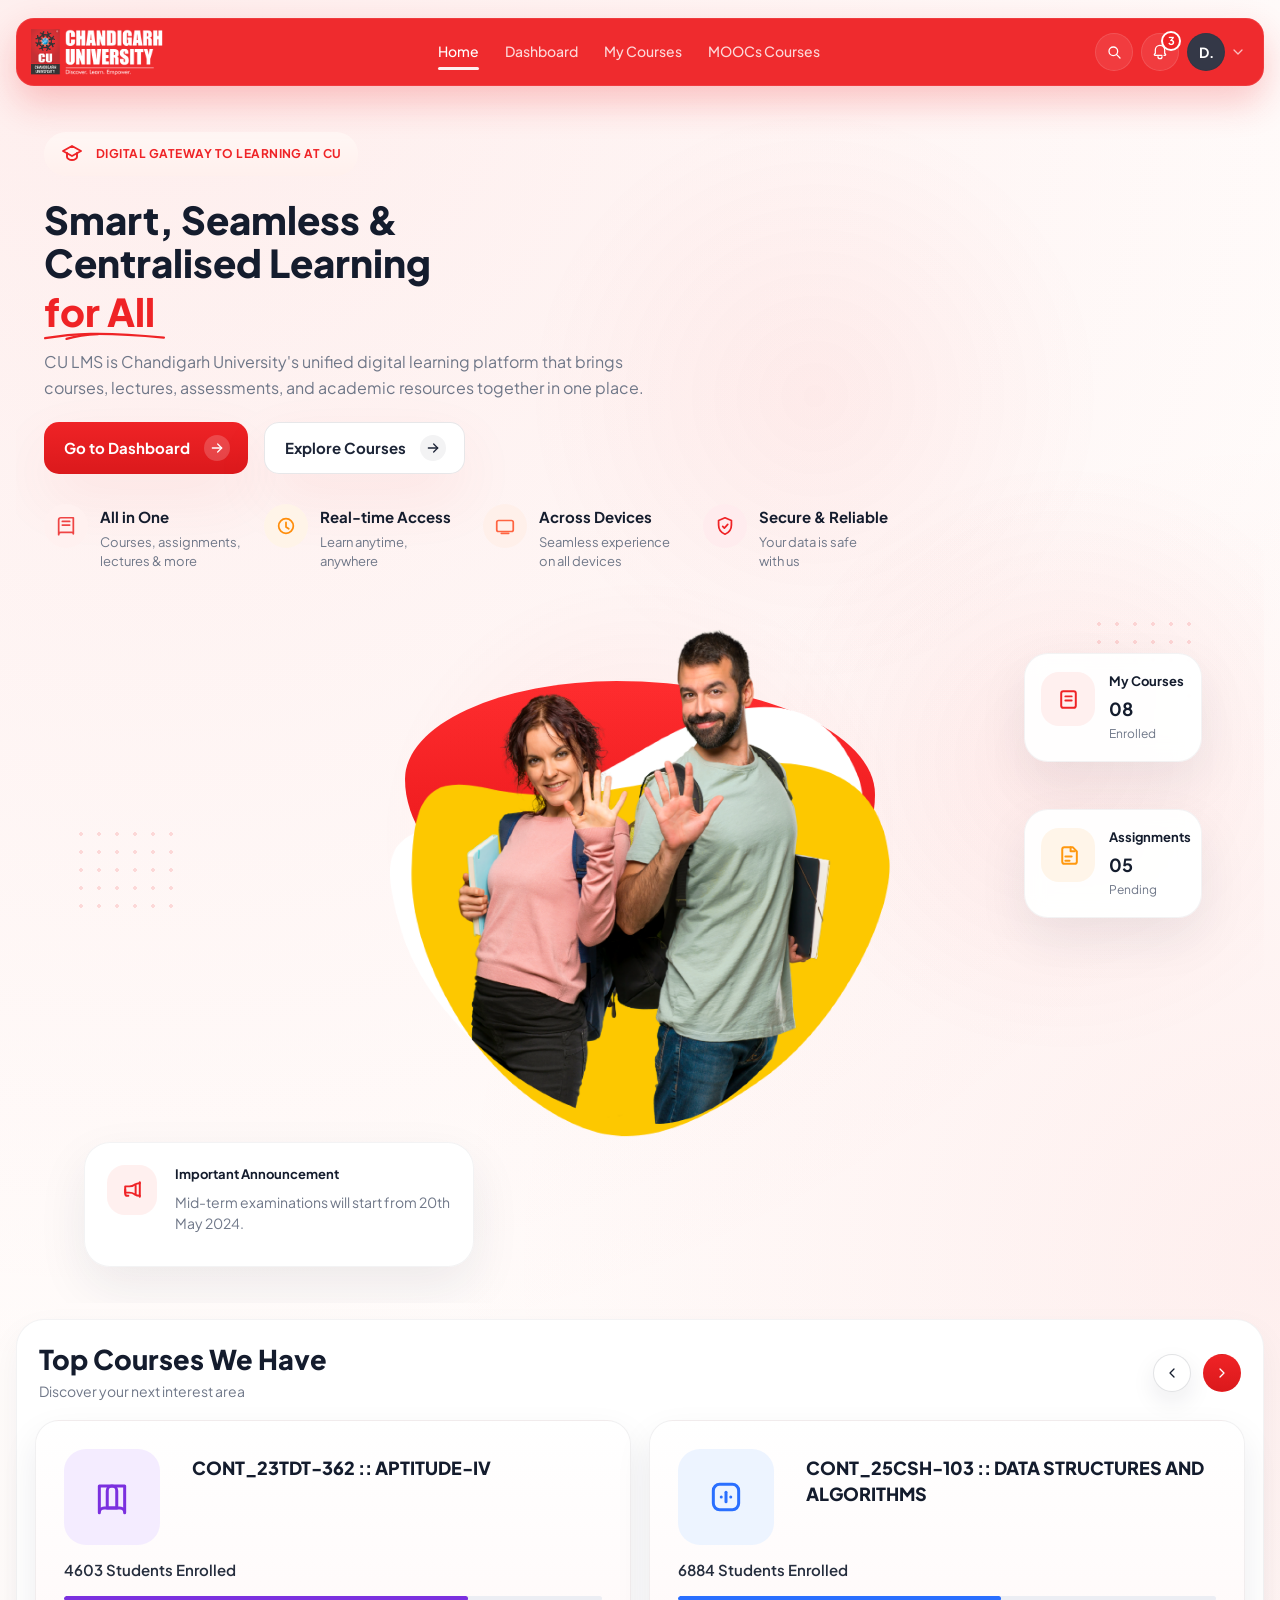
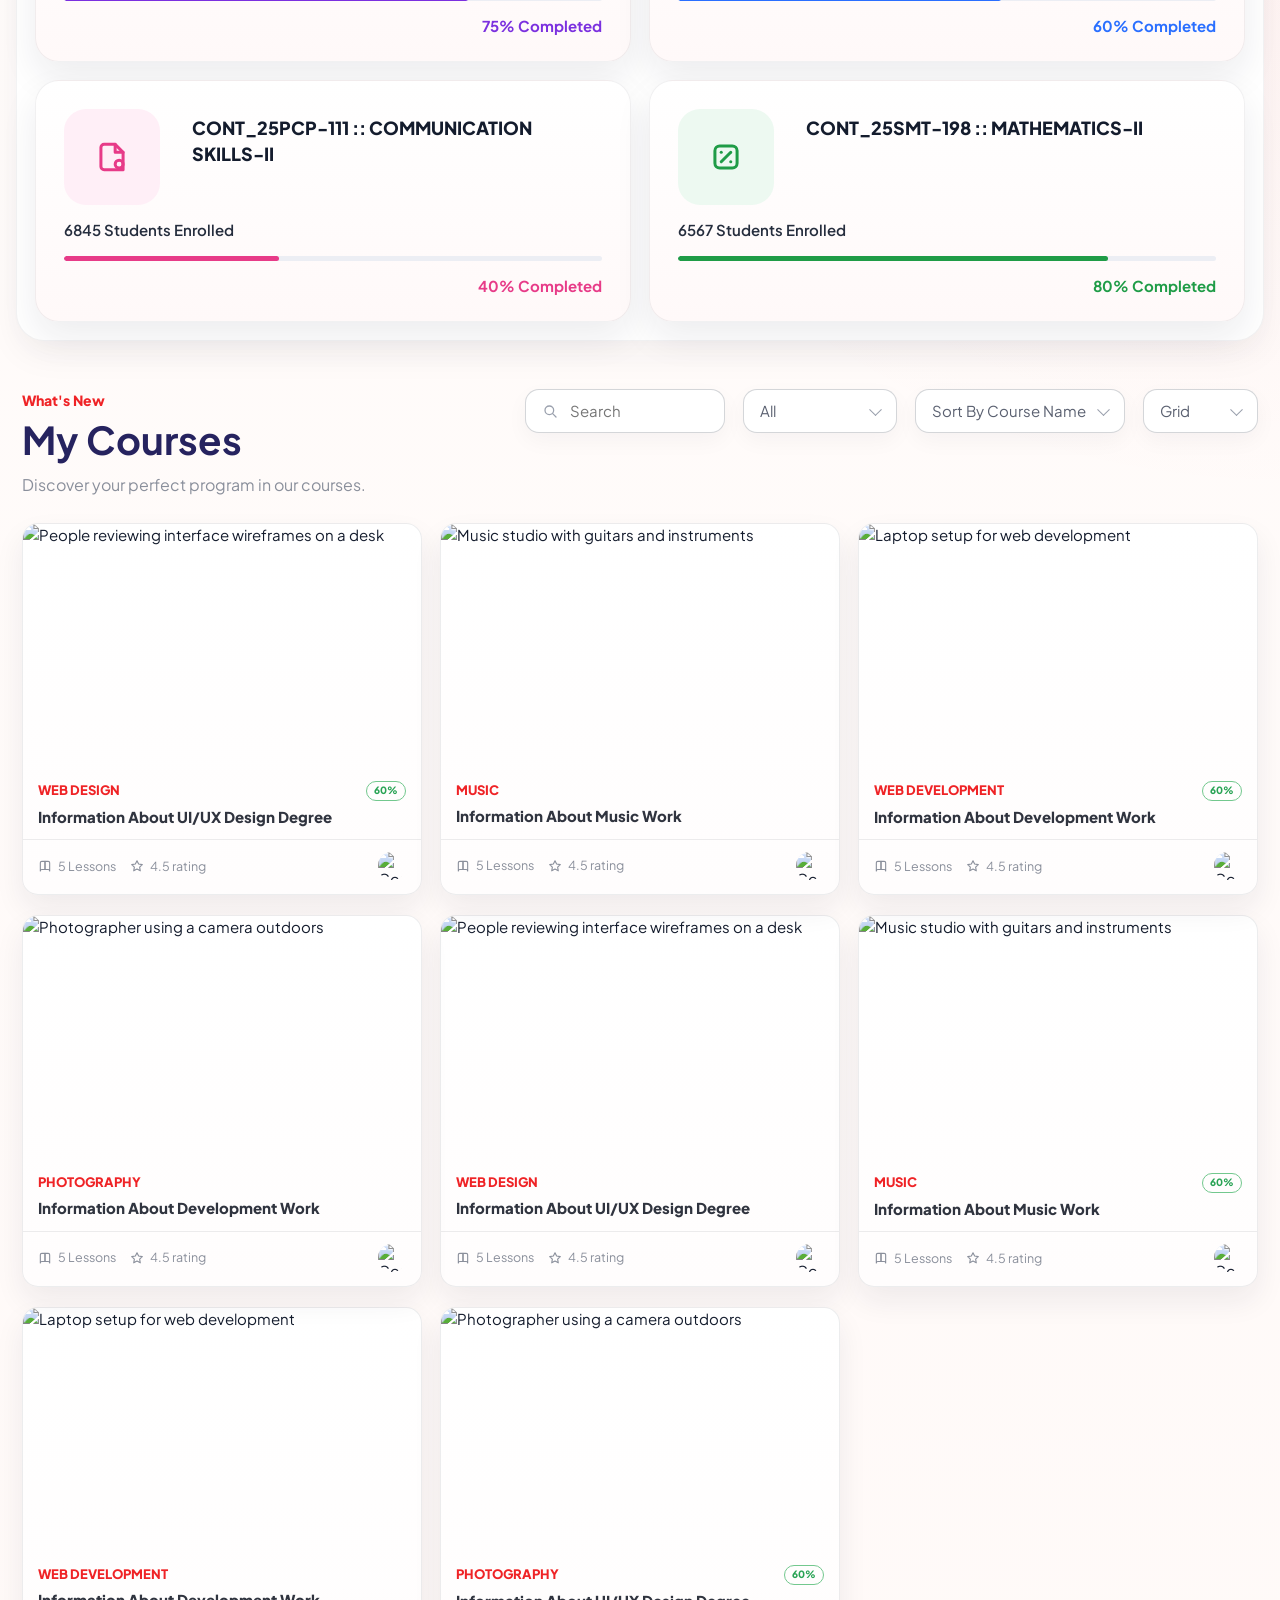
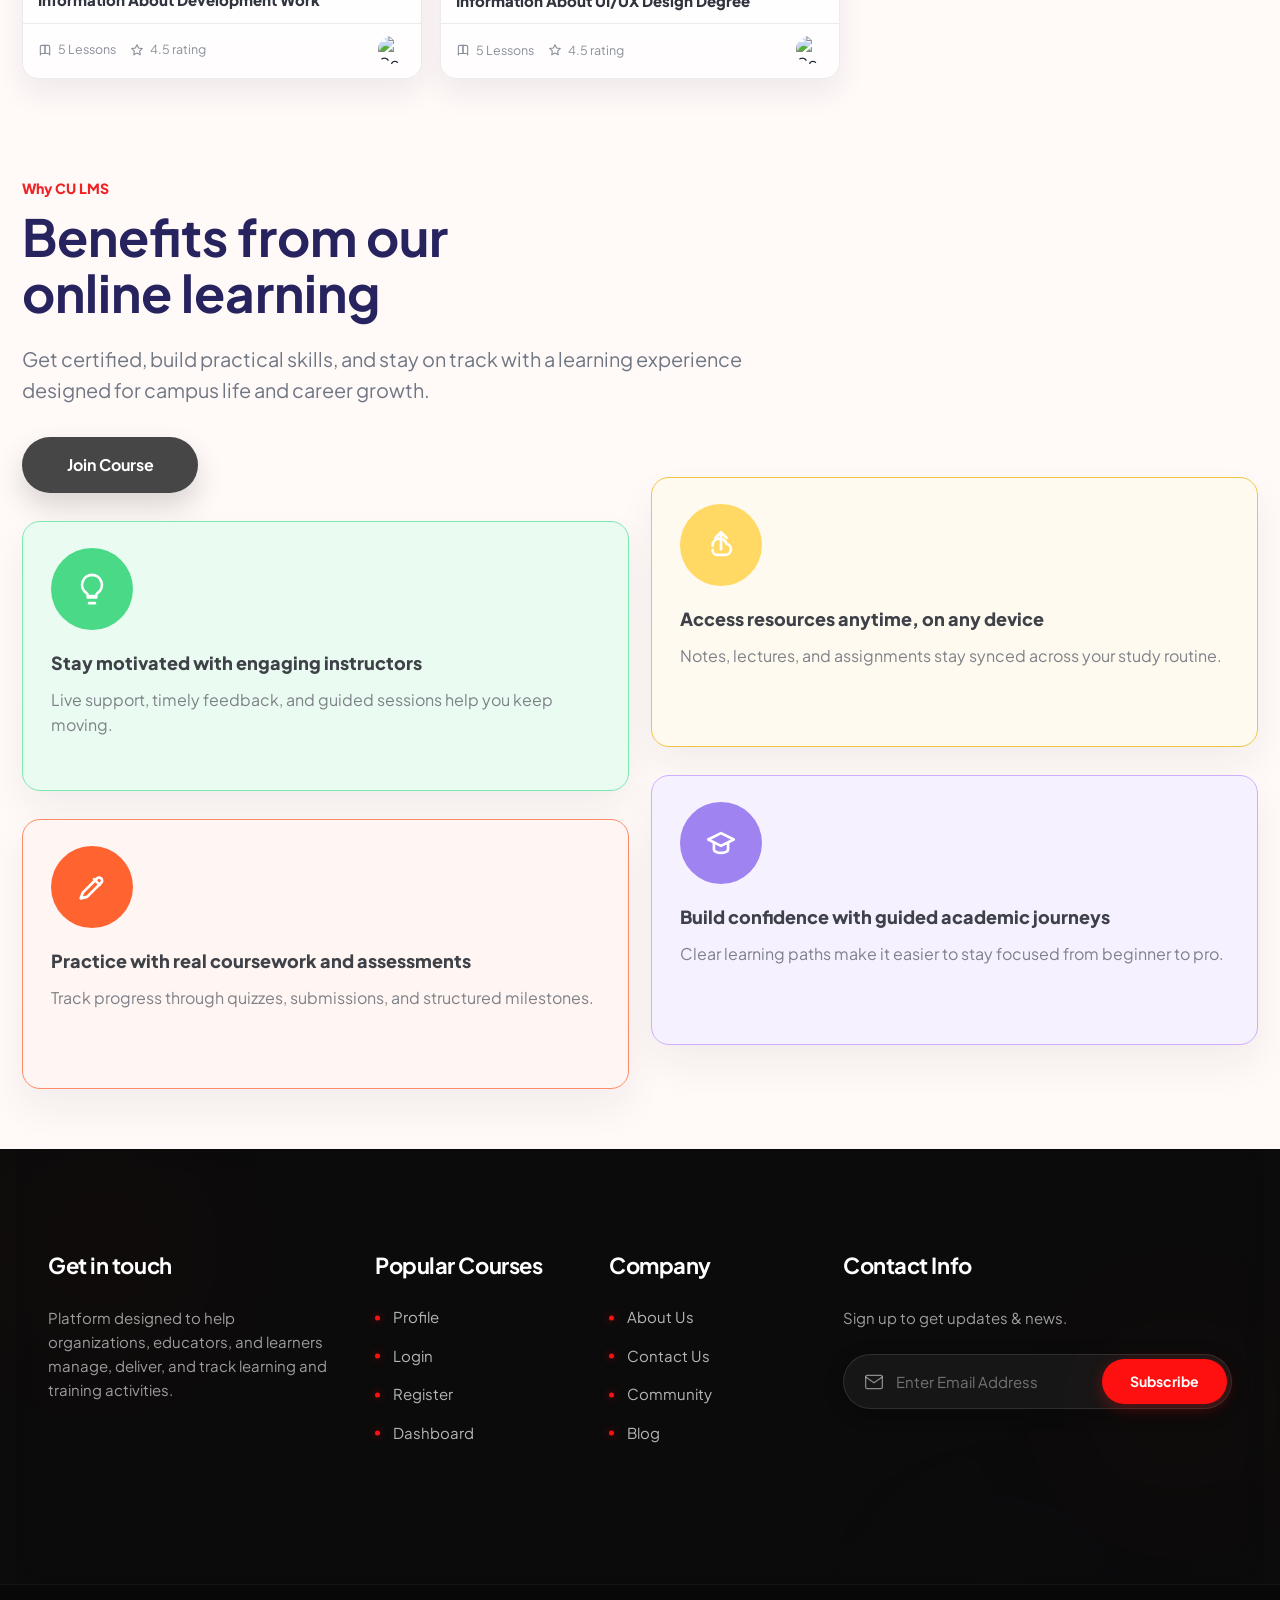
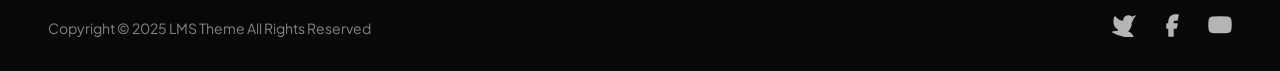
==== index.html @ caecc2e9 "update" ====
<!DOCTYPE html>
<html lang="en">
  <head>
    <meta charset="UTF-8" />
    <meta name="viewport" content="width=device-width, initial-scale=1.0" />
    <title>CU LMS Portal</title>
    <link rel="preconnect" href="https://fonts.googleapis.com" />
    <link rel="preconnect" href="https://fonts.gstatic.com" crossorigin />
    <link
      href="https://fonts.googleapis.com/css2?family=Plus+Jakarta+Sans:wght@400;500;600;700;800&amp;display=swap"
      rel="stylesheet"
    />
    <link rel="stylesheet" href="index.css" />
  </head>
  <body>
    <div class="page-shell">
      <header class="site-header shell">
        <div class="navbar">
          <a class="brand" href="#home" aria-label="Chandigarh University">
            <img class="brand__logo" src="log1.png" alt="Chandigarh University logo" />
          </a>

          <nav class="navbar__links" id="primary-navigation" aria-label="Primary">
            <a class="nav-link active" href="index.html">Home</a>
            <a class="nav-link" href="dashboard.html">Dashboard</a>
            <a class="nav-link" href="#courses">My Courses</a>
            <a class="nav-link" href="moocs.html">MOOCs Courses</a>

          </nav>

          <div class="navbar__actions">
            <button class="circle-btn" type="button" aria-label="Search">
              <svg viewBox="0 0 24 24" aria-hidden="true">
                <circle cx="11" cy="11" r="6.5"></circle>
                <path d="M16 16l5 5"></path>
              </svg>
            </button>
            <button class="circle-btn notification-btn" type="button" aria-label="Notifications">
              <svg viewBox="0 0 24 24" aria-hidden="true">
                <path d="M15 17H4.5a1 1 0 0 1-.76-1.65l1.26-1.48V9a7 7 0 1 1 14 0v4.87l1.26 1.48A1 1 0 0 1 19.5 17H18"></path>
                <path d="M9 19a3 3 0 0 0 6 0"></path>
              </svg>
              <span class="notification-badge">3</span>
            </button>
            <div class="profile-dropdown" id="profileDropdown">
              <button class="profile-btn" type="button" aria-label="Profile">
                <span>D.</span>
              </button>
              <button class="chevron-btn" type="button" aria-label="Open profile menu">
                <svg viewBox="0 0 24 24" aria-hidden="true">
                  <path d="M6 9l6 6 6-6"></path>
                </svg>
              </button>

              <div class="profile-menu">
                <a href="#" class="profile-menu-item">Accessibility</a>
                <div class="profile-menu-divider"></div>
                <a href="#" class="profile-menu-item">Profile</a>
                <a href="#" class="profile-menu-item">Grades</a>
                <a href="#" class="profile-menu-item">Calendar</a>
                <a href="#" class="profile-menu-item">Private files</a>
                <a href="#" class="profile-menu-item">Reports</a>
                <div class="profile-menu-divider"></div>
                <a href="#" class="profile-menu-item">Preferences</a>
                <div class="profile-menu-divider"></div>
                <a href="#" class="profile-menu-item">Log out</a>
              </div>
            </div>
            <button
              class="menu-btn"
              type="button"
              aria-label="Open navigation menu"
              aria-expanded="false"
              aria-controls="primary-navigation"
            >
              <span></span>
              <span></span>
              <span></span>
            </button>
          </div>
        </div>
      </header>

      <main class="shell">
        <section class="hero" id="home">
          <div class="hero__content">
            <div class="hero__eyebrow">
              <span class="hero__eyebrow-icon">
                <svg viewBox="0 0 24 24" aria-hidden="true">
                  <path d="M3 9l9-5 9 5-9 5-9-5Z"></path>
                  <path d="M7 11v4c0 1.3 2.24 3 5 3s5-1.7 5-3v-4"></path>
                </svg>
              </span>
              <span>Digital Gateway to Learning at CU</span>
            </div>

            <h1 class="hero__title">
              Smart, Seamless &amp;<br />
              Centralised Learning<br />
              <span>for All</span>
            </h1>

            <p class="hero__description">
              CU LMS is Chandigarh University's unified digital learning platform that brings
              courses, lectures, assessments, and academic resources together in one place.
            </p>

            <div class="hero__actions">
              <a class="primary-btn" href="dashboard.html">
                <span>Go to Dashboard</span>
                <span class="btn-icon">
                  <svg viewBox="0 0 24 24" aria-hidden="true">
                    <path d="M5 12h14"></path>
                    <path d="M13 6l6 6-6 6"></path>
                  </svg>
                </span>
              </a>
              <a class="secondary-btn" href="#courses">
                <span>Explore Courses</span>
                <span class="btn-icon btn-icon--light">
                  <svg viewBox="0 0 24 24" aria-hidden="true">
                    <path d="M5 12h14"></path>
                    <path d="M13 6l6 6-6 6"></path>
                  </svg>
                </span>
              </a>
            </div>

            <div class="feature-list">
              <div class="feature-item">
                <span class="feature-icon feature-icon--red">
                  <svg viewBox="0 0 24 24" aria-hidden="true">
                    <path d="M4 5.5A2.5 2.5 0 0 1 6.5 3H20v17.5A1.5 1.5 0 0 0 18.5 19H6.5A2.5 2.5 0 0 0 4 21.5z"></path>
                    <path d="M8 7h8"></path>
                    <path d="M8 11h8"></path>
                  </svg>
                </span>
                <div>
                  <strong>All in One</strong>
                  <span>Courses, assignments,<br />lectures &amp; more</span>
                </div>
              </div>

              <div class="feature-item">
                <span class="feature-icon feature-icon--amber">
                  <svg viewBox="0 0 24 24" aria-hidden="true">
                    <circle cx="12" cy="12" r="8"></circle>
                    <path d="M12 8v5l3 2"></path>
                  </svg>
                </span>
                <div>
                  <strong>Real-time Access</strong>
                  <span>Learn anytime,<br />anywhere</span>
                </div>
              </div>

              <div class="feature-item">
                <span class="feature-icon feature-icon--orange">
                  <svg viewBox="0 0 24 24" aria-hidden="true">
                    <rect x="3" y="6" width="18" height="12" rx="2"></rect>
                    <path d="M8 20h8"></path>
                  </svg>
                </span>
                <div>
                  <strong>Across Devices</strong>
                  <span>Seamless experience<br />on all devices</span>
                </div>
              </div>

              <div class="feature-item">
                <span class="feature-icon feature-icon--rose">
                  <svg viewBox="0 0 24 24" aria-hidden="true">
                    <path d="M12 3l7 3v5c0 4.97-3.05 8.47-7 10-3.95-1.53-7-5.03-7-10V6z"></path>
                    <path d="M9.5 12.5l1.8 1.8 3.7-4"></path>
                  </svg>
                </span>
                <div>
                  <strong>Secure &amp; Reliable</strong>
                  <span>Your data is safe<br />with us</span>
                </div>
              </div>
            </div>
          </div>

          <div class="hero__visual">
            <div class="hero__shape hero__shape--main"></div>
            <div class="hero__shape hero__shape--soft"></div>
            <div class="hero__dots hero__dots--left"></div>
            <div class="hero__dots hero__dots--right"></div>

            <img
              class="hero__image"
              src="Frame 414.png"
              alt="Students standing together with books and backpacks"
            />

            <article class="floating-card floating-card--top">
              <div class="floating-card__icon floating-card__icon--rose">
                <svg viewBox="0 0 24 24" aria-hidden="true">
                  <rect x="5" y="4" width="14" height="16" rx="2"></rect>
                  <path d="M9 9h6"></path>
                  <path d="M9 13h6"></path>
                </svg>
              </div>
              <div>
                <strong>My Courses</strong>
                <span class="floating-card__count">08</span>
                <small>Enrolled</small>
              </div>
            </article>

            <article class="floating-card floating-card--middle">
              <div class="floating-card__icon floating-card__icon--amber">
                <svg viewBox="0 0 24 24" aria-hidden="true">
                  <path d="M8 4h8l4 4v10a2 2 0 0 1-2 2H8a2 2 0 0 1-2-2V6a2 2 0 0 1 2-2Z"></path>
                  <path d="M14 4v4h4"></path>
                  <path d="M9 13h6"></path>
                  <path d="M9 17h4"></path>
                </svg>
              </div>
              <div>
                <strong>Assignments</strong>
                <span class="floating-card__count">05</span>
                <small>Pending</small>
              </div>
            </article>

            <article class="announcement-card">
              <div class="announcement-card__icon">
                <svg viewBox="0 0 24 24" aria-hidden="true">
                  <path d="M5 12v4a2 2 0 0 0 2 2h1"></path>
                  <path d="M15 8.5V16"></path>
                  <path d="M19 5v14"></path>
                  <path d="M19 6c-2 0-3.5.5-5 1.4C12.5 8.5 11 9 9 9H5v6h4c2 0 3.5.5 5 1.6 1.5.9 3 1.4 5 1.4"></path>
                </svg>
              </div>
              <div class="announcement-card__content">
                <strong>Important Announcement</strong>
                <p>Mid-term examinations will start from 20th May 2024.</p>

              </div>
              <span class="announcement-card__arrow" aria-hidden="true">
                <svg viewBox="0 0 24 24">
                  <path d="M9 6l6 6-6 6"></path>
                </svg>
              </span>
            </article>
          </div>
        </section>

        <section class="courses-section" id="courses">
          <div class="section-header">
            <div>
              <h2>Top Courses We Have</h2>
              <p>Discover your next interest area</p>
            </div>
            <div class="section-header__actions">
              <button class="slider-btn slider-btn--light" type="button" aria-label="Previous courses">
                <svg viewBox="0 0 24 24" aria-hidden="true">
                  <path d="M15 6l-6 6 6 6"></path>
                </svg>
              </button>
              <button class="slider-btn slider-btn--brand" type="button" aria-label="Next courses">
                <svg viewBox="0 0 24 24" aria-hidden="true">
                  <path d="M9 6l6 6-6 6"></path>
                </svg>
              </button>
            </div>
          </div>

          <div class="course-grid">
            <article class="course-card course-card--violet" tabindex="0">
              <span class="course-card__icon">
                <svg viewBox="0 0 24 24" aria-hidden="true">
                  <path d="M4 5h8a3 3 0 0 1 3 3v11H7a3 3 0 0 0-3 3z"></path>
                  <path d="M20 5h-8a3 3 0 0 0-3 3v11h8a3 3 0 0 1 3 3z"></path>
                </svg>
              </span>
              <h3>CONT_23TDT-362 :: APTITUDE-IV</h3>
              <p>4603 Students Enrolled</p>
              <div class="progress">
                <div class="progress__track">
                  <span style="width: 75%"></span>
                </div>
                <strong>75% Completed</strong>
              </div>
            </article>

            <article class="course-card course-card--blue" tabindex="0">
              <span class="course-card__icon">
                <svg viewBox="0 0 24 24" aria-hidden="true">
                  <rect x="4" y="4" width="16" height="16" rx="4"></rect>
                  <path d="M9 12h.01"></path>
                  <path d="M15 12h.01"></path>
                  <path d="M12 9v6"></path>
                </svg>
              </span>
              <h3>CONT_25CSH-103 :: DATA STRUCTURES AND ALGORITHMS</h3>
              <p>6884 Students Enrolled</p>
              <div class="progress">
                <div class="progress__track">
                  <span style="width: 60%"></span>
                </div>
                <strong>60% Completed</strong>
              </div>
            </article>

            <article class="course-card course-card--pink" tabindex="0">
              <span class="course-card__icon">
                <svg viewBox="0 0 24 24" aria-hidden="true">
                  <path d="M7 4h7l5 5v11H7a2 2 0 0 1-2-2V6a2 2 0 0 1 2-2Z"></path>
                  <path d="M14 4v5h5"></path>
                  <circle cx="16.5" cy="16.5" r="2.5"></circle>
                </svg>
              </span>
              <h3>CONT_25PCP-111 :: COMMUNICATION SKILLS-II</h3>
              <p>6845 Students Enrolled</p>
              <div class="progress">
                <div class="progress__track">
                  <span style="width: 40%"></span>
                </div>
                <strong>40% Completed</strong>
              </div>
            </article>

            <article class="course-card course-card--green" tabindex="0">
              <span class="course-card__icon">
                <svg viewBox="0 0 24 24" aria-hidden="true">
                  <rect x="5" y="5" width="14" height="14" rx="3"></rect>
                  <path d="M9 15l6-6"></path>
                  <path d="M9 9h.01"></path>
                  <path d="M15 15h.01"></path>
                </svg>
              </span>
              <h3>CONT_25SMT-198 :: MATHEMATICS-II</h3>
              <p>6567 Students Enrolled</p>
              <div class="progress">
                <div class="progress__track">
                  <span style="width: 80%"></span>
                </div>
                <strong>80% Completed</strong>
              </div>
            </article>
          </div>
        </section>

        <section class="discover-section" aria-labelledby="discover-courses-title">
          <div class="discover-header">
            <div class="discover-header__copy">
              <span class="discover-header__eyebrow">What's New</span>
              <h2 id="discover-courses-title">My Courses</h2>
              <p>Discover your perfect program in our courses.</p>
            </div>

            <div class="discover-toolbar" aria-label="Course filters">
              <label class="toolbar-field toolbar-field--search" aria-label="Search courses">
                <svg viewBox="0 0 24 24" aria-hidden="true">
                  <circle cx="11" cy="11" r="6.5"></circle>
                  <path d="M16 16l5 5"></path>
                </svg>
                <input type="search" placeholder="Search" />
              </label>

              <label class="toolbar-field toolbar-field--select" aria-label="Category filter">
                <select>
                  <option>All</option>
                  <option>Web Design</option>
                  <option>Music</option>
                  <option>Development</option>
                  <option>Photography</option>
                </select>
              </label>

              <label class="toolbar-field toolbar-field--select toolbar-field--wide" aria-label="Sort courses">
                <select>
                  <option>Sort By Course Name</option>
                  <option>Sort By Popularity</option>
                  <option>Sort By Latest</option>
                </select>
              </label>

              <label class="toolbar-field toolbar-field--select" aria-label="Layout view">
                <select>
                  <option>Grid</option>
                  <option>List</option>
                </select>
              </label>
            </div>
          </div>

          <div class="discover-grid">
            <article class="discover-card animate-fade-up" tabindex="0">
              <img
                class="discover-card__image"
                src="https://images.unsplash.com/photo-1516321318423-f06f85e504b3?auto=format&fit=crop&w=900&q=80"
                alt="People reviewing interface wireframes on a desk"
              />
              <div class="discover-card__body">
                <div class="discover-card__meta">
                  <span>Web Design</span>
                  <span class="discover-card__badge">60%</span>
                </div>
                <h3>Information About UI/UX Design Degree</h3>
              </div>
              <div class="discover-card__footer">
                <div class="discover-card__stats">
                  <span>
                    <svg viewBox="0 0 24 24" aria-hidden="true">
                      <path d="M4 6.5A2.5 2.5 0 0 1 6.5 4H12v14H6.5A2.5 2.5 0 0 0 4 20.5z"></path>
                      <path d="M20 6.5A2.5 2.5 0 0 0 17.5 4H12v14h5.5a2.5 2.5 0 0 1 2.5 2.5z"></path>
                    </svg>
                    5 Lessons
                  </span>
                  <span>
                    <svg viewBox="0 0 24 24" aria-hidden="true">
                      <path d="m12 3 2.8 5.68 6.27.91-4.54 4.43 1.07 6.25L12 17.27 6.4 20.27l1.07-6.25L2.93 9.6l6.27-.91Z"></path>
                    </svg>
                    4.5 rating
                  </span>
                </div>
                <img
                  class="discover-card__avatar"
                  src="https://images.unsplash.com/photo-1494790108377-be9c29b29330?auto=format&fit=crop&w=120&q=80"
                  alt="Course mentor"
                />
              </div>
            </article>

            <article class="discover-card animate-fade-up" style="--delay: 1" tabindex="0">
              <img
                class="discover-card__image"
                src="https://images.unsplash.com/photo-1511379938547-c1f69419868d?auto=format&fit=crop&w=900&q=80"
                alt="Music studio with guitars and instruments"
              />
              <div class="discover-card__body">
                <div class="discover-card__meta">
                  <span>Music</span>
                </div>
                <h3>Information About Music Work</h3>
              </div>
              <div class="discover-card__footer">
                <div class="discover-card__stats">
                  <span>
                    <svg viewBox="0 0 24 24" aria-hidden="true">
                      <path d="M4 6.5A2.5 2.5 0 0 1 6.5 4H12v14H6.5A2.5 2.5 0 0 0 4 20.5z"></path>
                      <path d="M20 6.5A2.5 2.5 0 0 0 17.5 4H12v14h5.5a2.5 2.5 0 0 1 2.5 2.5z"></path>
                    </svg>
                    5 Lessons
                  </span>
                  <span>
                    <svg viewBox="0 0 24 24" aria-hidden="true">
                      <path d="m12 3 2.8 5.68 6.27.91-4.54 4.43 1.07 6.25L12 17.27 6.4 20.27l1.07-6.25L2.93 9.6l6.27-.91Z"></path>
                    </svg>
                    4.5 rating
                  </span>
                </div>
                <img
                  class="discover-card__avatar"
                  src="https://images.unsplash.com/photo-1500648767791-00dcc994a43e?auto=format&fit=crop&w=120&q=80"
                  alt="Course mentor"
                />
              </div>
            </article>

            <article class="discover-card animate-fade-up" style="--delay: 2" tabindex="0">
              <img
                class="discover-card__image"
                src="https://images.unsplash.com/photo-1498050108023-c5249f4df085?auto=format&fit=crop&w=900&q=80"
                alt="Laptop setup for web development"
              />
              <div class="discover-card__body">
                <div class="discover-card__meta">
                  <span>Web Development</span>
                  <span class="discover-card__badge">60%</span>
                </div>
                <h3>Information About Development Work</h3>
              </div>
              <div class="discover-card__footer">
                <div class="discover-card__stats">
                  <span>
                    <svg viewBox="0 0 24 24" aria-hidden="true">
                      <path d="M4 6.5A2.5 2.5 0 0 1 6.5 4H12v14H6.5A2.5 2.5 0 0 0 4 20.5z"></path>
                      <path d="M20 6.5A2.5 2.5 0 0 0 17.5 4H12v14h5.5a2.5 2.5 0 0 1 2.5 2.5z"></path>
                    </svg>
                    5 Lessons
                  </span>
                  <span>
                    <svg viewBox="0 0 24 24" aria-hidden="true">
                      <path d="m12 3 2.8 5.68 6.27.91-4.54 4.43 1.07 6.25L12 17.27 6.4 20.27l1.07-6.25L2.93 9.6l6.27-.91Z"></path>
                    </svg>
                    4.5 rating
                  </span>
                </div>
                <img
                  class="discover-card__avatar"
                  src="https://images.unsplash.com/photo-1438761681033-6461ffad8d80?auto=format&fit=crop&w=120&q=80"
                  alt="Course mentor"
                />
              </div>
            </article>

            <article class="discover-card animate-fade-up" style="--delay: 3" tabindex="0">
              <img
                class="discover-card__image"
                src="https://images.unsplash.com/photo-1516035069371-29a1b244cc32?auto=format&fit=crop&w=900&q=80"
                alt="Photographer using a camera outdoors"
              />
              <div class="discover-card__body">
                <div class="discover-card__meta">
                  <span>Photography</span>
                </div>
                <h3>Information About Development Work</h3>
              </div>
              <div class="discover-card__footer">
                <div class="discover-card__stats">
                  <span>
                    <svg viewBox="0 0 24 24" aria-hidden="true">
                      <path d="M4 6.5A2.5 2.5 0 0 1 6.5 4H12v14H6.5A2.5 2.5 0 0 0 4 20.5z"></path>
                      <path d="M20 6.5A2.5 2.5 0 0 0 17.5 4H12v14h5.5a2.5 2.5 0 0 1 2.5 2.5z"></path>
                    </svg>
                    5 Lessons
                  </span>
                  <span>
                    <svg viewBox="0 0 24 24" aria-hidden="true">
                      <path d="m12 3 2.8 5.68 6.27.91-4.54 4.43 1.07 6.25L12 17.27 6.4 20.27l1.07-6.25L2.93 9.6l6.27-.91Z"></path>
                    </svg>
                    4.5 rating
                  </span>
                </div>
                <img
                  class="discover-card__avatar"
                  src="https://images.unsplash.com/photo-1506794778202-cad84cf45f1d?auto=format&fit=crop&w=120&q=80"
                  alt="Course mentor"
                />
              </div>
            </article>

            <article class="discover-card" tabindex="0">
              <img
                class="discover-card__image"
                src="https://images.unsplash.com/photo-1516321318423-f06f85e504b3?auto=format&fit=crop&w=900&q=80"
                alt="People reviewing interface wireframes on a desk"
              />
              <div class="discover-card__body">
                <div class="discover-card__meta">
                  <span>Web Design</span>
                </div>
                <h3>Information About UI/UX Design Degree</h3>
              </div>
              <div class="discover-card__footer">
                <div class="discover-card__stats">
                  <span>
                    <svg viewBox="0 0 24 24" aria-hidden="true">
                      <path d="M4 6.5A2.5 2.5 0 0 1 6.5 4H12v14H6.5A2.5 2.5 0 0 0 4 20.5z"></path>
                      <path d="M20 6.5A2.5 2.5 0 0 0 17.5 4H12v14h5.5a2.5 2.5 0 0 1 2.5 2.5z"></path>
                    </svg>
                    5 Lessons
                  </span>
                  <span>
                    <svg viewBox="0 0 24 24" aria-hidden="true">
                      <path d="m12 3 2.8 5.68 6.27.91-4.54 4.43 1.07 6.25L12 17.27 6.4 20.27l1.07-6.25L2.93 9.6l6.27-.91Z"></path>
                    </svg>
                    4.5 rating
                  </span>
                </div>
                <img
                  class="discover-card__avatar"
                  src="https://images.unsplash.com/photo-1544005313-94ddf0286df2?auto=format&fit=crop&w=120&q=80"
                  alt="Course mentor"
                />
              </div>
            </article>

            <article class="discover-card" tabindex="0">
              <img
                class="discover-card__image"
                src="https://images.unsplash.com/photo-1511379938547-c1f69419868d?auto=format&fit=crop&w=900&q=80"
                alt="Music studio with guitars and instruments"
              />
              <div class="discover-card__body">
                <div class="discover-card__meta">
                  <span>Music</span>
                  <span class="discover-card__badge">60%</span>
                </div>
                <h3>Information About Music Work</h3>
              </div>
              <div class="discover-card__footer">
                <div class="discover-card__stats">
                  <span>
                    <svg viewBox="0 0 24 24" aria-hidden="true">
                      <path d="M4 6.5A2.5 2.5 0 0 1 6.5 4H12v14H6.5A2.5 2.5 0 0 0 4 20.5z"></path>
                      <path d="M20 6.5A2.5 2.5 0 0 0 17.5 4H12v14h5.5a2.5 2.5 0 0 1 2.5 2.5z"></path>
                    </svg>
                    5 Lessons
                  </span>
                  <span>
                    <svg viewBox="0 0 24 24" aria-hidden="true">
                      <path d="m12 3 2.8 5.68 6.27.91-4.54 4.43 1.07 6.25L12 17.27 6.4 20.27l1.07-6.25L2.93 9.6l6.27-.91Z"></path>
                    </svg>
                    4.5 rating
                  </span>
                </div>
                <img
                  class="discover-card__avatar"
                  src="https://images.unsplash.com/photo-1500648767791-00dcc994a43e?auto=format&fit=crop&w=120&q=80"
                  alt="Course mentor"
                />
              </div>
            </article>

            <article class="discover-card" tabindex="0">
              <img
                class="discover-card__image"
                src="https://images.unsplash.com/photo-1498050108023-c5249f4df085?auto=format&fit=crop&w=900&q=80"
                alt="Laptop setup for web development"
              />
              <div class="discover-card__body">
                <div class="discover-card__meta">
                  <span>Web Development</span>
                </div>
                <h3>Information About Development Work</h3>
              </div>
              <div class="discover-card__footer">
                <div class="discover-card__stats">
                  <span>
                    <svg viewBox="0 0 24 24" aria-hidden="true">
                      <path d="M4 6.5A2.5 2.5 0 0 1 6.5 4H12v14H6.5A2.5 2.5 0 0 0 4 20.5z"></path>
                      <path d="M20 6.5A2.5 2.5 0 0 0 17.5 4H12v14h5.5a2.5 2.5 0 0 1 2.5 2.5z"></path>
                    </svg>
                    5 Lessons
                  </span>
                  <span>
                    <svg viewBox="0 0 24 24" aria-hidden="true">
                      <path d="m12 3 2.8 5.68 6.27.91-4.54 4.43 1.07 6.25L12 17.27 6.4 20.27l1.07-6.25L2.93 9.6l6.27-.91Z"></path>
                    </svg>
                    4.5 rating
                  </span>
                </div>
                <img
                  class="discover-card__avatar"
                  src="https://images.unsplash.com/photo-1438761681033-6461ffad8d80?auto=format&fit=crop&w=120&q=80"
                  alt="Course mentor"
                />
              </div>
            </article>

            <article class="discover-card" tabindex="0">
              <img
                class="discover-card__image"
                src="https://images.unsplash.com/photo-1516035069371-29a1b244cc32?auto=format&fit=crop&w=900&q=80"
                alt="Photographer using a camera outdoors"
              />
              <div class="discover-card__body">
                <div class="discover-card__meta">
                  <span>Photography</span>
                  <span class="discover-card__badge">60%</span>
                </div>
                <h3>Information About UI/UX Design Degree</h3>
              </div>
              <div class="discover-card__footer">
                <div class="discover-card__stats">
                  <span>
                    <svg viewBox="0 0 24 24" aria-hidden="true">
                      <path d="M4 6.5A2.5 2.5 0 0 1 6.5 4H12v14H6.5A2.5 2.5 0 0 0 4 20.5z"></path>
                      <path d="M20 6.5A2.5 2.5 0 0 0 17.5 4H12v14h5.5a2.5 2.5 0 0 1 2.5 2.5z"></path>
                    </svg>
                    5 Lessons
                  </span>
                  <span>
                    <svg viewBox="0 0 24 24" aria-hidden="true">
                      <path d="m12 3 2.8 5.68 6.27.91-4.54 4.43 1.07 6.25L12 17.27 6.4 20.27l1.07-6.25L2.93 9.6l6.27-.91Z"></path>
                    </svg>
                    4.5 rating
                  </span>
                </div>
                <img
                  class="discover-card__avatar"
                  src="https://images.unsplash.com/photo-1542204625-de293a2f8ff5?auto=format&fit=crop&w=120&q=80"
                  alt="Course mentor"
                />
              </div>
            </article>
          </div>
        </section>

        <section class="benefits-section" aria-labelledby="benefits-title">
          <div class="benefits-copy">
            <span class="benefits-eyebrow">Why CU LMS</span>
            <h2 id="benefits-title">Benefits from our online learning</h2>
            <p>
              Get certified, build practical skills, and stay on track with a learning
              experience designed for campus life and career growth.
            </p>

            <div class="benefits-actions">
              <a class="benefits-btn benefits-btn--dark" href="#courses">Join Course</a>

            </div>
          </div>

          <div class="benefits-grid">
            <article class="benefit-card benefit-card--mint">
              <span class="benefit-card__icon">
                <svg viewBox="0 0 24 24" aria-hidden="true">
                  <path d="M9 18h6"></path>
                  <path d="M10 22h4"></path>
                  <path d="M12 2a7 7 0 0 0-4 12.74C8.63 15.2 9 16.08 9 17h6c0-.92.37-1.8 1-2.26A7 7 0 0 0 12 2Z"></path>
                </svg>
              </span>
              <h3>Stay motivated with engaging instructors</h3>
              <p>Live support, timely feedback, and guided sessions help you keep moving.</p>
            </article>

            <article class="benefit-card benefit-card--sand">
              <span class="benefit-card__icon">
                <svg viewBox="0 0 24 24" aria-hidden="true">
                  <path d="M12 3v12"></path>
                  <path d="m8 7 4-4 4 4"></path>
                  <path d="M6 15.5A3.5 3.5 0 0 0 9.5 19H15a4 4 0 0 0 .8-7.92A5 5 0 0 0 6 12.5"></path>
                </svg>
              </span>
              <h3>Access resources anytime, on any device</h3>
              <p>Notes, lectures, and assignments stay synced across your study routine.</p>
            </article>

            <article class="benefit-card benefit-card--peach">
              <span class="benefit-card__icon">
                <svg viewBox="0 0 24 24" aria-hidden="true">
                  <path d="m4 20 4.5-1 10-10a2.12 2.12 0 1 0-3-3l-10 10L4 20Z"></path>
                  <path d="m13.5 6.5 4 4"></path>
                </svg>
              </span>
              <h3>Practice with real coursework and assessments</h3>
              <p>Track progress through quizzes, submissions, and structured milestones.</p>
            </article>

            <article class="benefit-card benefit-card--lavender">
              <span class="benefit-card__icon">
                <svg viewBox="0 0 24 24" aria-hidden="true">
                  <path d="M3 9.5 12 5l9 4.5-9 4.5-9-4.5Z"></path>
                  <path d="M7 12v4.5c0 1.3 2.24 2.5 5 2.5s5-1.2 5-2.5V12"></path>
                </svg>
              </span>
              <h3>Build confidence with guided academic journeys</h3>
              <p>Clear learning paths make it easier to stay focused from beginner to pro.</p>
            </article>
          </div>
        </section>

        <section class="page-anchor" id="dashboard" aria-hidden="true"></section>
        <section class="page-anchor" id="moocs" aria-hidden="true"></section>

      </main>
    </div>

    <footer class="site-footer">
      <div class="footer-bg-blobs">
        <div class="blob blob-1"></div>
        <div class="blob blob-2"></div>
        <div class="blob blob-3"></div>
      </div>
      <div class="footer-content shell">
        <div class="footer-grid">
          <div class="footer-column animate-fade-up">
            <h3 class="footer-title">Get in touch</h3>
            <p class="footer-description">Platform designed to help organizations, educators, and learners manage, deliver, and track learning and training activities.</p>
          </div>

          <div class="footer-column animate-fade-up" style="--delay: 1">
            <h3 class="footer-title">Popular Courses</h3>
            <ul class="footer-links">
              <li><a href="#">Profile</a></li>
              <li><a href="#">Login</a></li>
              <li><a href="#">Register</a></li>
              <li><a href="#">Dashboard</a></li>
            </ul>
          </div>

          <div class="footer-column animate-fade-up" style="--delay: 2">
            <h3 class="footer-title">Company</h3>
            <ul class="footer-links">
              <li><a href="#">About Us</a></li>
              <li><a href="#">Contact Us</a></li>
              <li><a href="#">Community</a></li>
              <li><a href="#">Blog</a></li>
            </ul>
          </div>

          <div class="footer-column animate-fade-up" style="--delay: 3">
            <h3 class="footer-title">Contact Info</h3>
            <p class="footer-description">Sign up to get updates & news.</p>
            <form class="newsletter-form">
              <div class="newsletter-input-wrapper">
                <svg class="newsletter-icon" viewBox="0 0 24 24" aria-hidden="true">
                  <path d="M4 4h16c1.1 0 2 .9 2 2v12c0 1.1-.9 2-2 2H4c-1.1 0-2-.9-2-2V6c0-1.1.9-2 2-2z"></path>
                  <polyline points="22,6 12,13 2,6"></polyline>
                </svg>
                <input type="email" placeholder="Enter Email Address" class="newsletter-input" required />
                <button type="submit" class="newsletter-btn">Subscribe</button>
              </div>
            </form>
          </div>
        </div>
      </div>

      <div class="footer-bottom">
        <div class="footer-bottom-content shell">
          <p class="footer-copyright">Copyright © 2025 LMS Theme All Rights Reserved</p>
          <div class="social-links">
            <a href="#" aria-label="Twitter" class="social-link">
              <svg viewBox="0 0 24 24" aria-hidden="true">
                <path d="M23 3a10.9 10.9 0 0 1-3.14 1.53 4.48 4.48 0 0 0-7.86 3v1A10.66 10.66 0 0 1 3 4s-4 9 5 13a11.64 11.64 0 0 1-7 2s9 5 20 5a9.5 9.5 0 0 0-9-5.5c4.75 2.25 7-7 7-7"></path>
              </svg>
            </a>
            <a href="#" aria-label="Facebook" class="social-link">
              <svg viewBox="0 0 24 24" aria-hidden="true">
                <path d="M18 2h-3a6 6 0 0 0-6 6v3H7v4h2v8h4v-8h3l1-4h-4V8a1 1 0 0 1 1-1h3z"></path>
              </svg>
            </a>
            <a href="#" aria-label="YouTube" class="social-link">
              <svg viewBox="0 0 24 24" aria-hidden="true">
                <path d="M22.54 6.42a2.78 2.78 0 0 0-1.94-2C18.88 4 12 4 12 4s-6.88 0-8.6.46a2.78 2.78 0 0 0-1.94 2A29 29 0 0 0 1 11.75a29 29 0 0 0 .46 5.33A2.78 2.78 0 0 0 3.4 19c1.72.46 8.6.46 8.6.46s6.88 0 8.6-.46a2.78 2.78 0 0 0 1.94-2 29 29 0 0 0 .46-5.25 29 29 0 0 0-.46-5.33z"></path>
                <polygon points="9.75 15.02 15.5 11.75 9.75 8.48 9.75 15.02"></polygon>
              </svg>
            </a>
          </div>
        </div>
      </div>
    </footer>

    <script src="index.js"></script>
  </body>
</html>
---- index.css ----
:root {
  --bg: #fffaf8;
  --surface: #ffffff;
  --text: #141c2d;
  --muted: #6f7788;
  --line: rgba(20, 28, 45, 0.08);
  --brand: #ef2326;
  --brand-dark: #db191c;
  --brand-soft: rgba(239, 35, 38, 0.09);
  --shadow-soft: 0 24px 60px rgba(227, 69, 66, 0.08);
  --shadow-card: 0 20px 50px rgba(30, 35, 62, 0.08);
  --shell: 1680px;
  --font-body: 15px;
  --font-body-lg: 16px;
  --font-hero: clamp(2.3rem, 3vw, 3.2rem);
  --font-section: clamp(1.7rem, 2vw, 2.15rem);
}

* {
  box-sizing: border-box;
}

html {
  scroll-behavior: smooth;
}

body {
  margin: 0;
  min-width: 320px;
  font-family: "Plus Jakarta Sans", "Segoe UI", sans-serif;
  font-size: var(--font-body);
  line-height: 1.5;
  color: var(--text);
  background:
    radial-gradient(circle at 12% 0%, rgba(239, 35, 38, 0.07), transparent 28%),
    radial-gradient(circle at 100% 26%, rgba(239, 35, 38, 0.06), transparent 22%),
    linear-gradient(180deg, #fffdfc 0%, #fff8f6 100%);
  display: flex;
  flex-direction: column;
  overflow-x: hidden;
}

img {
  display: block;
  max-width: 100%;
}

a {
  color: inherit;
  text-decoration: none;
}

button {
  padding: 0;
  border: 0;
  font: inherit;
  color: inherit;
  background: transparent;
}

svg {
  width: 100%;
  height: 100%;
  fill: none;
  stroke: currentColor;
  stroke-width: 1.9;
  stroke-linecap: round;
  stroke-linejoin: round;
}

.shell {
  width: min(calc(100% - 32px), var(--shell));
  margin: 0 auto;
}

.page-shell {
  padding: 16px 0 40px;
  flex: 1;
}

.site-header {
  position: sticky;
  top: 18px;
  z-index: 20;
  padding: 8px 14px;
  border: 1px solid rgba(255, 255, 255, 0.08);
  border-radius: 18px;
  background: rgba(239, 35, 38, 0.96);
  backdrop-filter: blur(10px);
  box-shadow: 0 16px 36px rgba(239, 35, 38, 0.24);
}

.navbar {
  display: flex;
  align-items: center;
  justify-content: space-between;
  gap: 20px;
}

.brand {
  display: flex;
  align-items: center;
  flex-shrink: 0;
  padding: 2px 0;
}

.brand__logo {
  width: 132px;
  height: auto;
  object-fit: contain;
}

.navbar__links {
  display: flex;
  align-items: center;
  justify-content: center;
  flex: 1;
  gap: 14px;
}

.nav-link {
  position: relative;
  padding: 10px 8px 12px;
  font-size: 14px;
  font-weight: 500;
  color: rgba(255, 255, 255, 0.82);
  transition: color 180ms ease;
}

.nav-link:hover,
.nav-link.active {
  color: #ffffff;
}

.nav-link.active::after {
  content: "";
  position: absolute;
  left: 8px;
  right: 8px;
  bottom: 4px;
  height: 2.5px;
  border-radius: 999px;
  background: rgba(255, 255, 255, 0.92);
}

.navbar__actions {
  display: flex;
  align-items: center;
  gap: 8px;
  flex-shrink: 0;
}

.menu-btn {
  display: none;
  position: relative;
  width: 42px;
  height: 42px;
  align-items: center;
  justify-content: center;
  border-radius: 14px;
  border: 1px solid rgba(255, 255, 255, 0.14);
  background: rgba(255, 255, 255, 0.08);
  cursor: pointer;
  transition:
    transform 180ms ease,
    box-shadow 180ms ease,
    background-color 180ms ease;
}

.menu-btn span {
  position: absolute;
  width: 18px;
  height: 2px;
  border-radius: 999px;
  background: #ffffff;
  transition:
    transform 180ms ease,
    opacity 180ms ease;
}

.menu-btn span:nth-child(1) {
  transform: translateY(-6px);
}

.menu-btn span:nth-child(3) {
  transform: translateY(6px);
}

.site-header.is-open .menu-btn span:nth-child(1) {
  transform: rotate(45deg);
}

.site-header.is-open .menu-btn span:nth-child(2) {
  opacity: 0;
}

.site-header.is-open .menu-btn span:nth-child(3) {
  transform: rotate(-45deg);
}

.circle-btn,
.profile-btn,
.chevron-btn,
.slider-btn {
  display: inline-flex;
  align-items: center;
  justify-content: center;
  cursor: pointer;
  transition:
    transform 180ms ease,
    box-shadow 180ms ease,
    border-color 180ms ease,
    background-color 180ms ease;
}

.circle-btn,
.slider-btn {
  width: 38px;
  height: 38px;
  border: 1px solid rgba(255, 255, 255, 0.12);
  border-radius: 999px;
  color: #fff;
  background: rgba(255, 255, 255, 0.08);
}

.circle-btn svg,
.slider-btn svg,
.chevron-btn svg {
  width: 16px;
  height: 16px;
}

.navbar__actions .circle-btn {
  color: #fff;
  background: rgba(255, 255, 255, 0.08);
  border-color: rgba(255, 255, 255, 0.12);
}

.circle-btn:hover,
.slider-btn:hover,
.profile-btn:hover,
.chevron-btn:hover {
  transform: translateY(-1px);
  box-shadow: var(--shadow-soft);
}

.notification-btn {
  position: relative;
}

.notification-badge {
  position: absolute;
  top: -3px;
  right: -3px;
  width: 20px;
  height: 20px;
  border-radius: 999px;
  display: inline-flex;
  align-items: center;
  justify-content: center;
  background: var(--brand);
  color: #fff;
  font-size: 11px;
  font-weight: 700;
  border: 2px solid #fff;
}

.profile-btn {
  width: 38px;
  height: 38px;
  border-radius: 999px;
  background: #343847;
  border: 1px solid rgba(20, 28, 45, 0.08);
  color: #fff;
  font-size: 14px;
  font-weight: 700;
}

.chevron-btn {
  width: 22px;
  height: 22px;
  color: rgba(255, 255, 255, 0.7);
}

/* Profile Dropdown Menu */
.profile-dropdown {
  position: relative;
  display: flex;
  align-items: center;
  gap: 2px;
}

.profile-dropdown.is-active .chevron-btn {
  transform: rotate(180deg);
}

.profile-menu {
  position: absolute;
  top: calc(100% + 14px);
  right: -4px;
  width: 220px;
  background: rgba(220, 28, 32, 0.98);
  backdrop-filter: blur(16px);
  border: 1px solid rgba(255, 255, 255, 0.12);
  border-radius: 14px;
  box-shadow: 0 16px 40px rgba(180, 20, 24, 0.25);
  padding: 8px 0;
  opacity: 0;
  visibility: hidden;
  transform: translateY(-8px);
  transition: all 220ms cubic-bezier(0.4, 0, 0.2, 1);
  z-index: 1000;
}

.profile-dropdown.is-active .profile-menu {
  opacity: 1;
  visibility: visible;
  transform: translateY(0);
}

.profile-menu-item {
  display: block;
  width: 100%;
  padding: 12px 20px;
  color: rgba(255, 255, 255, 0.9);
  font-size: 14px;
  font-weight: 500;
  text-align: left;
  transition: all 180ms ease;
  cursor: pointer;
}

.profile-menu-item:hover {
  background: rgba(255, 255, 255, 0.12);
  color: #ffffff;
  padding-left: 22px;
}

.profile-menu-divider {
  height: 1px;
  background: rgba(255, 255, 255, 0.1);
  margin: 8px 0;
}

.hero {
  position: relative;
  display: grid;
  grid-template-columns: minmax(0, 1.04fr) minmax(560px, 0.96fr);
  align-items: start;
  gap: 18px;
  min-height: 560px;
  margin-top: 10px;
  padding: 28px 32px 10px;
  border-radius: 0 0 30px 30px;
  overflow: hidden;
}

.hero::before {
  content: "";
  position: absolute;
  inset: 0;
  border-radius: 30px;
  background:
    radial-gradient(circle at 64% 25%, rgba(239, 35, 38, 0.05), transparent 24%),
    radial-gradient(circle at 84% 55%, rgba(239, 35, 38, 0.06), transparent 24%);
  pointer-events: none;
}

.hero__content,
.hero__visual {
  position: relative;
  z-index: 1;
}

.hero__content {
  padding: 16px 0 8px 34px;
}

.hero__eyebrow {
  display: inline-flex;
  align-items: center;
  gap: 12px;
  padding: 10px 16px;
  border-radius: 999px;
  background: linear-gradient(180deg, #fff7f5 0%, #fff0ed 100%);
  color: var(--brand);
  font-size: 12px;
  font-weight: 700;
  text-transform: uppercase;
  letter-spacing: 0.04em;
}

.hero__eyebrow-icon {
  width: 24px;
  height: 24px;
}

.hero__title {
  max-width: 660px;
  margin: 22px 0 16px;
  font-size: var(--font-hero);
  line-height: 1.12;
  letter-spacing: 0;
  font-weight: 800;
}

.hero__title span {
  position: relative;
  display: inline-block;
  margin-top: 6px;
  color: var(--brand);
}

.hero__title span::after {
  content: "";
  position: absolute;
  left: 0;
  right: -10px;
  bottom: -8px;
  height: 12px;
  background: url("data:image/svg+xml,%3Csvg xmlns='http://www.w3.org/2000/svg' width='215' height='18' viewBox='0 0 215 18' fill='none'%3E%3Cpath d='M2 14.735C48.747 6.477 100.772 2.536 213 13.503' stroke='%23EF2326' stroke-width='4' stroke-linecap='round'/%3E%3Cpath d='M40 16C59.169 10.416 76.026 8.401 96.5 7.5' stroke='%23EF2326' stroke-width='4' stroke-linecap='round'/%3E%3C/svg%3E")
    left center / 100% 100% no-repeat;
}

.hero__description {
  max-width: 600px;
  margin: 0;
  color: var(--muted);
  font-size: var(--font-body-lg);
  line-height: 1.58;
}

.hero__actions {
  display: flex;
  align-items: center;
  gap: 16px;
  margin-top: 22px;
}

.primary-btn,
.secondary-btn {
  display: inline-flex;
  align-items: center;
  justify-content: center;
  gap: 14px;
  min-width: 190px;
  min-height: 52px;
  padding: 12px 18px 12px 20px;
  border-radius: 15px;
  font-size: 15px;
  font-weight: 700;
  box-shadow: var(--shadow-soft);
}

.primary-btn {
  color: #fff;
  background: linear-gradient(180deg, var(--brand) 0%, var(--brand-dark) 100%);
}

.secondary-btn {
  color: #1c2436;
  background: #fff;
  border: 1px solid rgba(20, 28, 45, 0.1);
}

.btn-icon {
  display: inline-flex;
  align-items: center;
  justify-content: center;
  width: 26px;
  height: 26px;
  border-radius: 999px;
  background: rgba(255, 255, 255, 0.18);
}

.btn-icon svg {
  width: 16px;
  height: 16px;
}

.btn-icon--light {
  background: rgba(20, 28, 45, 0.05);
}

.feature-list {
  display: grid;
  grid-template-columns: repeat(4, minmax(0, 1fr));
  width: min(100%, 860px);
  gap: 18px;
  margin-top: 30px;
  padding-right: 0;
}

.feature-item {
  display: flex;
  align-items: flex-start;
  gap: 12px;
  padding-right: 0;
}

.feature-icon {
  display: inline-flex;
  align-items: center;
  justify-content: center;
  width: 44px;
  height: 44px;
  border-radius: 999px;
  flex-shrink: 0;
}

.feature-icon svg {
  width: 22px;
  height: 22px;
}

.feature-icon--red {
  color: #ef4444;
  background: #fff1f0;
}

.feature-icon--amber {
  color: #ff8d0a;
  background: #fff4e8;
}

.feature-icon--orange {
  color: #ff6441;
  background: #fff0ea;
}

.feature-icon--rose {
  color: #ef2326;
  background: #ffecee;
}

.feature-item strong {
  display: block;
  margin-top: 2px;
  font-size: 15px;
  font-weight: 700;
}

.feature-item span:last-child {
  display: block;
  margin-top: 5px;
  color: var(--muted);
  font-size: 13px;
  line-height: 1.45;
}

.hero__visual {
  min-height: 500px;
}

.hero__shape {
  position: absolute;
  pointer-events: none;
}

.hero__shape--main {
  right: 96px;
  top: 88px;
  width: 470px;
  height: 258px;
  border-radius: 45% 55% 42% 58% / 38% 44% 56% 62%;
  background: linear-gradient(180deg, #ff2d2f 0%, #e30f13 100%);
}

.hero__shape--soft {
  top: -8px;
  right: -14px;
  width: 520px;
  height: 500px;
  border-radius: 50%;
  background: radial-gradient(circle, rgba(239, 35, 38, 0.07) 0%, rgba(239, 35, 38, 0.02) 54%, transparent 72%);
}

.hero__dots {
  position: absolute;
  width: 110px;
  height: 84px;
  background-image: radial-gradient(circle, rgba(239, 35, 38, 0.2) 1.7px, transparent 1.7px);
  background-size: 18px 18px;
  opacity: 0.7;
}

.hero__dots--left {
  left: 28px;
  top: 232px;
}

.hero__dots--right {
  right: 36px;
  top: 22px;
}

.hero__image {
  position: absolute;
  right: 78px;
  top: -12px;
  width: min(500px, 100%);
  z-index: 2;
}

.floating-card,
.announcement-card {
  position: absolute;
  background: rgba(255, 255, 255, 0.95);
  border: 1px solid rgba(20, 28, 45, 0.05);
  box-shadow: var(--shadow-card);
  backdrop-filter: blur(10px);
}

.floating-card {
  display: flex;
  align-items: flex-start;
  gap: 14px;
  width: 178px;
  padding: 18px 16px;
  border-radius: 24px;
  z-index: 3;
}

.floating-card--top {
  top: 60px;
  right: 6px;
}

.floating-card--middle {
  top: 216px;
  right: 2px;
}

.floating-card__icon,
.announcement-card__icon {
  display: inline-flex;
  align-items: center;
  justify-content: center;
  flex-shrink: 0;
  border-radius: 18px;
}

.floating-card__icon {
  width: 54px;
  height: 54px;
}

.floating-card__icon svg,
.announcement-card__icon svg {
  width: 25px;
  height: 25px;
}

.floating-card__icon--rose {
  color: #ef2326;
  background: #fff0ef;
}

.floating-card__icon--amber {
  color: #ff980f;
  background: #fff5e9;
}

.floating-card strong,
.announcement-card__content strong {
  display: block;
  font-size: 13px;
  font-weight: 700;
}

.floating-card__count {
  display: block;
  margin-top: 8px;
  font-size: 18px;
  line-height: 1;
  font-weight: 700;
}

.floating-card small {
  display: block;
  margin-top: 7px;
  font-size: 12px;
  color: var(--muted);
}

.announcement-card {
  left: 26px;
  bottom: 6px;
  display: flex;
  gap: 18px;
  width: 390px;
  padding: 22px 22px 20px;
  border-radius: 26px;
  z-index: 3;
}

.announcement-card__icon {
  width: 50px;
  height: 50px;
  color: var(--brand);
  background: #fff0ef;
}

.announcement-card__content p {
  margin: 8px 0 12px;
  color: var(--muted);
  font-size: 14px;
  line-height: 1.5;
}

.announcement-card__content a {
  color: var(--brand);
  font-size: 14px;
  font-weight: 700;
}

.announcement-card__arrow {
  display: none;
  align-items: center;
  justify-content: center;
  width: 34px;
  height: 34px;
  margin-left: auto;
  color: #1d2230;
  flex-shrink: 0;
}

.announcement-card__arrow svg {
  width: 18px;
  height: 18px;
}

.courses-section {
  margin-top: 16px;
  padding: 24px 18px 18px;
  border-radius: 28px;
  background: #fff;
  box-shadow: 0 14px 34px rgba(30, 35, 62, 0.05);
  border: 1px solid rgba(20, 28, 45, 0.05);
}

.section-header {
  display: flex;
  align-items: center;
  justify-content: space-between;
  gap: 24px;
  margin-bottom: 18px;
  padding: 0 4px;
}

.section-header h2 {
  margin: 0;
  font-size: var(--font-section);
  line-height: 1.15;
  font-weight: 800;
  letter-spacing: 0;
}

.section-header p {
  margin: 6px 0 0;
  color: var(--muted);
  font-size: 14px;
}

.section-header__actions {
  display: flex;
  align-items: center;
  gap: 12px;
}

.slider-btn--light {
  color: var(--text);
  background: #fff;
  border-color: rgba(20, 28, 45, 0.12);
  box-shadow: 0 10px 24px rgba(20, 28, 45, 0.08);
}

.slider-btn--brand {
  color: #fff;
  background: linear-gradient(180deg, var(--brand) 0%, var(--brand-dark) 100%);
  border-color: transparent;
}

.course-grid {
  display: grid;
  grid-template-columns: repeat(4, minmax(0, 1fr));
  gap: 18px;
}

.course-card {
  display: grid;
  grid-template-columns: 110px minmax(0, 1fr);
  grid-template-areas:
    "icon title"
    "enrolled enrolled"
    "progress progress";
  align-items: start;
  column-gap: 18px;
  row-gap: 14px;
  padding: 28px 28px 24px;
  border-radius: 24px;
  background: linear-gradient(180deg, #ffffff 0%, #fff9f9 100%);
  border: 1px solid rgba(20, 28, 45, 0.06);
  box-shadow: 0 16px 36px rgba(20, 28, 45, 0.08);
  transition:
    transform 220ms ease,
    box-shadow 220ms ease,
    filter 220ms ease,
    opacity 220ms ease,
    border-color 220ms ease;
  outline: none;
  position: relative;
  overflow: hidden;
  cursor: pointer;
}

.course-card::before {
  content: "";
  position: absolute;
  inset: auto 0 0 0;
  border-radius: inherit;
  background: rgba(222, 34, 34, 0.12);
  height: 0;
  transition: height 260ms ease;
  z-index: 0;
  pointer-events: none;
}

.course-card > * {
  position: relative;
  z-index: 1;
}

.course-card__icon {
  grid-area: icon;
  display: inline-flex;
  align-items: center;
  justify-content: center;
  width: 96px;
  height: 96px;
  border-radius: 22px;
  margin-bottom: 0;
  transition: transform 220ms ease, box-shadow 220ms ease;
}

.course-card__icon svg {
  width: 38px;
  height: 38px;
}

.course-card h3 {
  grid-area: title;
  margin: 0;
  min-height: 0;
  padding-top: 6px;
  font-size: 18px;
  line-height: 1.45;
  font-weight: 800;
  letter-spacing: 0;
}

.course-card p {
  grid-area: enrolled;
  margin: 0;
  color: #252d3d;
  font-size: 15px;
  font-weight: 600;
}

.progress {
  grid-area: progress;
  display: grid;
  gap: 14px;
}

.progress__track {
  position: relative;
  height: 5px;
  border-radius: 999px;
  background: #eceef4;
  overflow: hidden;
}

.progress__track span {
  display: block;
  height: 100%;
  border-radius: inherit;
  transition: width 220ms ease, transform 220ms ease;
}

.progress strong {
  display: block;
  font-size: 15px;
  font-weight: 700;
  text-align: right;
  background: transparent;
}

.course-card--violet .course-card__icon {
  color: #7b30df;
  background: #f4ecff;
}

.course-card--violet .progress__track span,
.course-card--violet .progress strong {
  color: #7b30df;
}

.course-card--violet .progress__track span {
  background: #7b30df;
}

.course-card--blue .course-card__icon {
  color: #2a6fff;
  background: #edf4ff;
}

.course-card--blue .progress__track span,
.course-card--blue .progress strong {
  color: #2a6fff;
}

.course-card--blue .progress__track span {
  background: #2a6fff;
}

.course-card--pink .course-card__icon {
  color: #e73b88;
  background: #ffeff7;
}

.course-card--pink .progress__track span,
.course-card--pink .progress strong {
  color: #e73b88;
}

.course-card--pink .progress__track span {
  background: #e73b88;
}

.course-card--green .course-card__icon {
  color: #1f9c47;
  background: #edf9f1;
}

.course-card--green .progress__track span,
.course-card--green .progress strong {
  color: #1f9c47;
}

.course-card--green .progress__track span {
  background: #1f9c47;
}

.page-anchor {
  height: 1px;
}

.discover-section {
  margin-top: 26px;
  padding: 22px 6px 18px;
}

.discover-header {
  display: flex;
  align-items: flex-start;
  justify-content: space-between;
  gap: 24px;
  margin-bottom: 26px;
}

.discover-header__copy {
  max-width: 420px;
}

.discover-header__eyebrow {
  display: inline-block;
  margin-bottom: 8px;
  color: var(--brand);
  font-size: 14px;
  font-weight: 800;
}

.discover-header h2 {
  margin: 0;
  font-size: clamp(2.1rem, 3vw, 3rem);
  line-height: 1.08;
  color: #26235f;
}

.discover-header p {
  margin: 12px 0 0;
  color: #8a8f9b;
  font-size: 16px;
}

.discover-toolbar {
  display: flex;
  flex-wrap: wrap;
  justify-content: flex-end;
  gap: 18px;
}

.toolbar-field {
  display: inline-flex;
  align-items: center;
  gap: 10px;
  min-height: 44px;
  padding: 0 16px;
  border: 1px solid rgba(20, 28, 45, 0.18);
  border-radius: 14px;
  background: #fff;
  box-shadow: 0 8px 22px rgba(30, 35, 62, 0.04);
}

.toolbar-field svg {
  width: 16px;
  height: 16px;
  color: #9aa0ad;
  flex-shrink: 0;
}

.toolbar-field input,
.toolbar-field select {
  width: 100%;
  border: 0;
  outline: 0;
  font: inherit;
  color: #5a6070;
  background: transparent;
  appearance: none;
}

.toolbar-field--search {
  width: 200px;
}

.toolbar-field--select {
  position: relative;
  min-width: 115px;
  padding-right: 38px;
}

.toolbar-field--select::after {
  content: "";
  position: absolute;
  right: 16px;
  top: 50%;
  width: 8px;
  height: 8px;
  border-right: 1.8px solid #9aa0ad;
  border-bottom: 1.8px solid #9aa0ad;
  transform: translateY(-65%) rotate(45deg);
  pointer-events: none;
}

.toolbar-field--wide {
  min-width: 200px;
}

.discover-grid {
  display: grid;
  grid-template-columns: repeat(4, minmax(0, 1fr));
  gap: 20px 18px;
}

.discover-card, .mooc-card {
  overflow: hidden;
  border-radius: 16px;
  background: linear-gradient(180deg, #ffffff 0%, #fffdfd 100%);
  border: 1px solid rgba(20, 28, 45, 0.08);
  box-shadow: 0 14px 30px rgba(30, 35, 62, 0.07);
  transition:
    transform 220ms ease,
    box-shadow 220ms ease,
    filter 220ms ease,
    opacity 220ms ease,
    border-color 220ms ease;
  outline: none;
  cursor: pointer;
}

.discover-card__image {
  width: 100%;
  aspect-ratio: 1.62 / 1;
  object-fit: cover;
  transition: transform 280ms ease, filter 220ms ease;
}

.discover-card__body {
  padding: 11px 15px 13px;
}

.discover-card__meta {
  display: flex;
  align-items: center;
  justify-content: space-between;
  gap: 12px;
  margin-bottom: 6px;
}

.discover-card__meta span:first-child {
  color: var(--brand);
  font-size: 13px;
  font-weight: 800;
  text-transform: uppercase;
}

.discover-card__badge {
  display: inline-flex;
  align-items: center;
  justify-content: center;
  min-width: 34px;
  height: 20px;
  padding: 0 7px;
  border-radius: 999px;
  border: 1px solid #73c88e;
  color: #28a354;
  font-size: 10px;
  font-weight: 800;
}

.discover-card h3, .mooc-card h3 {
  margin: 0;
  font-size: 15px;
  line-height: 1.3;
  font-weight: 800;
  color: #30343f;
}

.discover-card__footer {
  display: flex;
  align-items: center;
  justify-content: space-between;
  gap: 16px;
  padding: 12px 15px 14px;
  border-top: 1px solid rgba(20, 28, 45, 0.08);
}

.discover-card__stats {
  display: flex;
  flex-wrap: wrap;
  gap: 6px 14px;
  color: #8a8f9b;
  font-size: 12.5px;
}

.discover-card__stats span {
  display: inline-flex;
  align-items: center;
  gap: 6px;
}

.discover-card__stats svg {
  width: 14px;
  height: 14px;
}

.discover-card__avatar {
  width: 28px;
  height: 28px;
  border-radius: 999px;
  object-fit: cover;
  flex-shrink: 0;
}

.course-card:hover,
.course-card:focus-visible,
.course-card:focus-within,
.course-card:active {
  transform: translateY(-8px);
  border-color: rgba(239, 35, 38, 0.16);
  box-shadow: 0 24px 48px rgba(30, 35, 62, 0.14);
}

.course-card:hover::before,
.course-card:focus-visible::before,
.course-card:focus-within::before,
.course-card:active::before {
  height: 100%;
}

.course-card:hover .course-card__icon,
.course-card:focus-visible .course-card__icon,
.course-card:focus-within .course-card__icon,
.course-card:active .course-card__icon {
  transform: translateY(-2px) scale(1.04);
  box-shadow: 0 16px 32px rgba(30, 35, 62, 0.1);
}

.course-card:hover .progress__track span,
.course-card:focus-visible .progress__track span,
.course-card:focus-within .progress__track span,
.course-card:active .progress__track span {
  transform: scaleX(1.01);
  transform-origin: left center;
}

.discover-card:hover,
.discover-card:focus-visible,
.discover-card:focus-within,
.discover-card:active,
.mooc-card:hover,
.mooc-card:focus-visible,
.mooc-card:focus-within,
.mooc-card:active {
  transform: translateY(-8px);
  border-color: rgba(239, 35, 38, 0.16);
  box-shadow: 0 26px 52px rgba(30, 35, 62, 0.14);
}

.discover-card:hover .discover-card__image,
.discover-card:focus-visible .discover-card__image,
.discover-card:focus-within .discover-card__image,
.discover-card:active .discover-card__image {
  transform: scale(1.04);
}

.benefits-section {
  display: grid;
  grid-template-columns: minmax(0, 0.95fr) minmax(0, 1.05fr);
  align-items: center;
  gap: 48px;
  margin-top: 44px;
  padding: 36px 6px 18px;
}

.benefits-copy {
  max-width: 640px;
}

.benefits-eyebrow {
  display: inline-block;
  margin-bottom: 10px;
  color: var(--brand);
  font-size: 14px;
  font-weight: 800;
}

.benefits-copy h2 {
  margin: 0;
  max-width: 580px;
  font-size: clamp(2.4rem, 4vw, 4rem);
  line-height: 1.08;
  color: #26235f;
}

.benefits-copy p {
  max-width: 720px;
  margin: 24px 0 0;
  color: #707784;
  font-size: clamp(1.1rem, 1.55vw, 1.45rem);
  line-height: 1.55;
}

.benefits-actions {
  display: flex;
  flex-wrap: wrap;
  gap: 16px;
  margin-top: 32px;
}

.benefits-btn {
  display: inline-flex;
  align-items: center;
  justify-content: center;
  min-width: 176px;
  min-height: 56px;
  padding: 0 30px;
  border-radius: 999px;
  font-size: 16px;
  font-weight: 700;
  transition:
    transform 180ms ease,
    box-shadow 180ms ease,
    opacity 180ms ease;
}

.benefits-btn:hover,
.benefits-btn:focus-visible {
  transform: translateY(-1px);
}

.benefits-btn--dark {
  color: #fff;
  background: #464646;
  box-shadow: 0 14px 28px rgba(70, 70, 70, 0.2);
}

.benefits-btn--brand {
  color: #fff;
  background: #ff1010;
  box-shadow: 0 14px 28px rgba(255, 16, 16, 0.24);
}

.benefits-grid {
  display: grid;
  grid-template-columns: repeat(2, minmax(0, 1fr));
  gap: 28px 22px;
}

.benefit-card {
  min-height: 270px;
  padding: 26px 28px 24px;
  border: 1px solid transparent;
  border-radius: 18px;
  box-shadow: 0 18px 38px rgba(30, 35, 62, 0.06);
}

.benefit-card:nth-child(2),
.benefit-card:nth-child(4) {
  transform: translateY(-44px);
}

.benefit-card__icon {
  display: inline-flex;
  align-items: center;
  justify-content: center;
  width: 82px;
  height: 82px;
  border-radius: 999px;
  margin-bottom: 22px;
}

.benefit-card__icon svg {
  width: 34px;
  height: 34px;
}

.benefit-card h3 {
  margin: 0;
  font-size: 18px;
  line-height: 1.22;
  font-weight: 800;
  color: #3e4147;
}

.benefit-card p {
  margin: 14px 0 0;
  color: #7e8188;
  font-size: 16px;
  line-height: 1.55;
}

.benefit-card--mint {
  background: #eafcf1;
  border-color: #7ce9b1;
}

.benefit-card--mint .benefit-card__icon {
  color: #fff;
  background: #49d987;
}

.benefit-card--sand {
  background: #fffaf0;
  border-color: #f1c341;
}

.benefit-card--sand .benefit-card__icon {
  color: #fff;
  background: #ffd963;
}

.benefit-card--peach {
  background: #fff5f2;
  border-color: #ff8a68;
}

.benefit-card--peach .benefit-card__icon {
  color: #fff;
  background: #ff6430;
}

.benefit-card--lavender {
  background: #f6f1ff;
  border-color: #ccafff;
}

.benefit-card--lavender .benefit-card__icon {
  color: #fff;
  background: #9f83f1;
}

@media (max-width: 1380px) {
  .navbar__links {
    gap: 10px;
  }

  .nav-link {
    font-size: 14px;
  }

  .hero {
    grid-template-columns: minmax(0, 1fr);
    gap: 22px;
    padding: 38px 28px 30px;
  }

  .hero__content {
    padding: 0;
  }

  .hero__visual {
    min-height: 680px;
  }

  .hero__image {
    right: 50%;
    transform: translateX(50%);
  }

  .hero__shape--main {
    left: 50%;
    right: auto;
    transform: translateX(-50%);
  }

  .hero__shape--soft {
    right: 50%;
    transform: translateX(50%);
  }

  .floating-card--top,
  .floating-card--middle {
    right: 34px;
  }

  .announcement-card {
    left: 40px;
  }

  .course-grid {
    grid-template-columns: repeat(2, minmax(0, 1fr));
  }

  .discover-grid {
    grid-template-columns: repeat(3, minmax(0, 1fr));
  }

  .benefits-section {
    grid-template-columns: minmax(0, 1fr);
    gap: 28px;
  }

  .benefits-copy {
    max-width: 100%;
  }
}

@media (max-width: 1100px) {
  .site-header {
    position: static;
  }

  .navbar {
    flex-wrap: wrap;
    justify-content: space-between;
  }

  .brand {
    width: auto;
    justify-content: flex-start;
  }

  .navbar__links {
    order: 3;
    width: 100%;
    flex-wrap: wrap;
    justify-content: flex-start;
    padding-top: 10px;
  }

  .navbar__actions {
    order: 2;
  }

  .feature-list {
    grid-template-columns: repeat(2, minmax(0, 1fr));
    gap: 18px;
    padding-right: 0;
  }

  .discover-header {
    flex-direction: column;
  }

  .discover-toolbar {
    width: 100%;
    justify-content: flex-start;
  }

  .discover-grid {
    grid-template-columns: repeat(2, minmax(0, 1fr));
  }

  .benefits-grid {
    grid-template-columns: repeat(2, minmax(0, 1fr));
  }
}

@media (max-width: 820px) {
  body {
    background:
      radial-gradient(circle at 12% 0%, rgba(239, 35, 38, 0.07), transparent 28%),
      radial-gradient(circle at 100% 26%, rgba(239, 35, 38, 0.06), transparent 22%),
      linear-gradient(180deg, #fffdfc 0%, #fff8f6 100%);
  }

  .shell {
    width: min(calc(100% - 28px), var(--shell));
  }

  .page-shell {
    padding-top: 0;
  }

  .site-header {
    display: block;
    position: sticky;
    top: 0;
    padding: 10px;
    border-radius: 0 0 16px 16px;
  }

  .navbar {
    gap: 14px;
  }

  .brand {
    padding: 2px 0;
  }

  .brand__logo {
    width: 118px;
  }

  .menu-btn {
    display: inline-flex;
  }

  .navbar__links {
    display: none;
    order: 3;
    width: 100%;
    flex-direction: column;
    align-items: stretch;
    gap: 8px;
    padding: 16px 0 4px;
  }

  .site-header.is-open .navbar__links {
    display: flex;
  }

  .nav-link {
    padding: 12px 14px;
    border-radius: 12px;
    background: rgba(255, 255, 255, 0.06);
  }

  .nav-link.active::after {
    display: none;
  }

  .nav-link.active {
    background: rgba(255, 255, 255, 0.14);
  }

  .navbar__actions {
    margin-left: auto;
  }

  .navbar__actions .circle-btn:first-child,
  .chevron-btn {
    display: none;
  }

  .hero {
    margin-top: 0;
    min-height: 0;
    padding: 28px 0 10px;
    grid-template-columns: minmax(0, 0.9fr) minmax(220px, 1fr);
    gap: 8px 14px;
    border-radius: 0;
    overflow: hidden;
  }

  .hero__content,
  .hero__visual {
    display: contents;
  }

  .hero__eyebrow {
    grid-column: 1;
    align-self: start;
    width: fit-content;
    font-size: 12px;
    padding: 12px 18px;
    border-radius: 999px;
  }

  .hero__title {
    grid-column: 1;
    margin: 18px 0 14px;
    font-size: clamp(2.45rem, 5.4vw, 3.6rem);
    line-height: 1.12;
  }

  .hero__title span::after {
    right: -8px;
    bottom: -7px;
    height: 11px;
  }

  .hero__description {
    grid-column: 1;
    max-width: 420px;
    font-size: 20px;
    line-height: 1.58;
  }

  .hero__actions {
    grid-column: 1 / -1;
    display: grid;
    grid-template-columns: repeat(2, minmax(0, 220px));
    align-items: stretch;
    gap: 14px;
    margin-top: 24px;
  }

  .feature-list {
    grid-column: 1 / -1;
    grid-template-columns: repeat(4, minmax(0, 1fr));
    gap: 0;
    width: 100%;
    margin-top: 30px;
    padding: 20px 10px 16px;
    border-radius: 24px;
    background: rgba(255, 255, 255, 0.95);
    border: 1px solid rgba(20, 28, 45, 0.04);
    box-shadow: 0 18px 40px rgba(30, 35, 62, 0.06);
  }

  .feature-item {
    flex-direction: column;
    align-items: center;
    text-align: center;
    gap: 10px;
    min-width: 0;
    padding: 0 14px 6px;
  }

  .feature-item:not(:last-child) {
    border-right: 1px solid rgba(20, 28, 45, 0.06);
  }

  .feature-icon {
    width: 60px;
    height: 60px;
  }

  .feature-icon svg {
    width: 28px;
    height: 28px;
  }

  .feature-item strong {
    font-size: 15px;
    line-height: 1.25;
  }

  .feature-item span:last-child {
    font-size: 14px;
    line-height: 1.4;
  }

  .primary-btn,
  .secondary-btn {
    width: 100%;
    min-width: 0;
    min-height: 54px;
    font-size: 16px;
  }

  .course-grid,
  .discover-grid {
    grid-template-columns: minmax(0, 1fr);
  }

  .benefits-section {
    margin-top: 30px;
    padding: 20px 2px 12px;
  }

  .benefits-copy h2 {
    font-size: clamp(2rem, 8vw, 2.8rem);
  }

  .benefits-copy p {
    font-size: 1rem;
  }

  .benefits-actions {
    flex-direction: column;
    align-items: stretch;
  }

  .benefits-btn {
    width: 100%;
    min-width: 0;
  }

  .benefits-grid {
    grid-template-columns: minmax(0, 1fr);
    gap: 18px;
  }

  .benefit-card:nth-child(2),
  .benefit-card:nth-child(4) {
    transform: none;
  }

  .benefit-card {
    min-height: auto;
    padding: 22px 20px;
  }

  .hero__shape--main {
    top: 180px;
    left: auto;
    right: -24px;
    width: 450px;
    height: 300px;
    transform: none;
  }

  .hero__shape--soft {
    width: 440px;
    height: 440px;
    top: 90px;
    left: auto;
    right: -24px;
    transform: none;
  }

  .hero__image {
    position: absolute;
    top: 118px;
    right: -2px;
    width: min(48vw, 390px);
    max-width: 390px;
    margin: 0;
    transform: none;
  }

  .hero__dots--left {
    left: -4px;
    top: 290px;
  }

  .hero__dots--right {
    right: 8px;
    top: 50px;
  }

  .floating-card {
    display: none;
  }

  .announcement-card {
    position: static;
    grid-column: 1 / -1;
    left: auto;
    right: auto;
    bottom: auto;
    width: 100%;
    margin-top: 14px;
    padding: 22px 24px;
    display: grid;
    grid-template-columns: 72px minmax(0, 1fr) 26px;
    align-items: center;
    gap: 18px;
    border-radius: 28px;
  }

  .announcement-card__icon {
    width: 72px;
    height: 72px;
    border-radius: 20px;
  }

  .announcement-card__content strong {
    font-size: 17px;
  }

  .announcement-card__content p {
    margin: 6px 0 10px;
    font-size: 14px;
    line-height: 1.5;
  }

  .announcement-card__content a {
    font-size: 14px;
  }

  .announcement-card__arrow {
    display: inline-flex;
    width: 26px;
    height: 26px;
    margin-left: 0;
  }

  .courses-section {
    padding: 22px 6px 0;
    margin-top: 16px;
    border-radius: 0;
    background: transparent;
    border: 0;
    box-shadow: none;
  }

  .section-header {
    align-items: flex-start;
    gap: 16px;
    margin-bottom: 20px;
    padding: 0;
  }

  .section-header h2 {
    font-size: 17px;
  }

  .section-header p {
    font-size: 13px;
  }

  .discover-section {
    margin-top: 22px;
    padding: 18px 0 10px;
  }

  .discover-header {
    margin-bottom: 20px;
  }

  .discover-header h2 {
    font-size: clamp(1.8rem, 7vw, 2.4rem);
  }

  .discover-header p {
    font-size: 15px;
  }

  .discover-toolbar {
    gap: 12px;
  }

  .toolbar-field,
  .toolbar-field--search,
  .toolbar-field--select,
  .toolbar-field--wide {
    width: 100%;
    min-width: 0;
  }

  .footer-content {
    padding: 56px 20px 44px;
  }

  .newsletter-input-wrapper {
    flex-wrap: wrap;
    align-items: stretch;
    border-radius: 24px;
    padding: 14px;
  }

  .newsletter-input {
    min-width: 100%;
    padding: 4px 0 0;
  }

  .newsletter-btn {
    width: 100%;
  }

  .footer-bottom-content {
    padding: 20px;
  }
}

@media (max-width: 560px) {
  .page-shell {
    padding-bottom: 40px;
  }

  .navbar__actions {
    gap: 6px;
  }

  .circle-btn,
  .profile-btn,
  .slider-btn,
  .menu-btn {
    width: 38px;
    height: 38px;
  }

  .hero {
    grid-template-columns: minmax(0, 1fr) minmax(118px, 0.72fr);
    gap: 6px 8px;
    margin-top: 0;
    padding: 20px 0 8px;
    border-radius: 0;
  }

  .hero::before {
    border-radius: 0;
  }

  .hero__eyebrow {
    width: fit-content;
    max-width: 100%;
    justify-content: flex-start;
    text-align: left;
    padding: 8px 11px;
    font-size: 10px;
    line-height: 1.2;
    letter-spacing: 0.03em;
    white-space: nowrap;
  }

  .hero__eyebrow-icon {
    width: 18px;
    height: 18px;
  }

  .hero__title {
    margin: 16px 0 14px;
    font-size: clamp(1.7rem, 7.4vw, 2.5rem);
    line-height: 1.1;
  }

  .hero__title span {
    margin-top: 4px;
  }

  .hero__title span::after {
    bottom: -7px;
    right: -4px;
    height: 10px;
  }

  .hero__description {
    max-width: 270px;
    font-size: 12px;
    line-height: 1.56;
  }

  .hero__actions {
    grid-template-columns: repeat(2, minmax(0, 1fr));
    gap: 12px;
    margin-top: 18px;
  }

  .primary-btn,
  .secondary-btn {
    width: auto;
    flex: none;
    min-width: 0;
    min-height: 46px;
    padding: 9px 10px;
    border-radius: 13px;
    font-size: 12px;
    gap: 8px;
    box-shadow: 0 10px 26px rgba(20, 28, 45, 0.08);
  }

  .primary-btn span:first-child,
  .secondary-btn span:first-child {
    min-width: 0;
    overflow-wrap: anywhere;
  }

  .btn-icon {
    width: 21px;
    height: 21px;
    flex-shrink: 0;
  }

  .feature-list {
    grid-column: 1 / -1;
    grid-template-columns: repeat(4, minmax(0, 1fr));
    gap: 0;
    width: 100%;
    margin-top: 24px;
    padding: 18px 6px 8px;
    border-radius: 26px;
    background: rgba(255, 255, 255, 0.95);
    border: 1px solid rgba(20, 28, 45, 0.04);
    box-shadow: 0 18px 40px rgba(30, 35, 62, 0.06);
  }

  .feature-item {
    flex-direction: column;
    align-items: center;
    text-align: center;
    gap: 10px;
    min-width: 0;
    padding: 0 8px 10px;
    border-radius: 0;
    background: transparent;
    box-shadow: none;
  }

  .feature-item:not(:last-child) {
    border-right: 1px solid rgba(20, 28, 45, 0.06);
  }

  .feature-icon {
    width: 52px;
    height: 52px;
  }

  .feature-item strong {
    margin-top: 0;
    font-size: 11px;
    line-height: 1.35;
  }

  .feature-item span:last-child {
    margin-top: 2px;
    font-size: 10px;
    line-height: 1.35;
  }

  .hero__shape--main {
    top: 132px;
    left: auto;
    right: -46px;
    width: 282px;
    height: 208px;
    transform: none;
    border-radius: 44% 56% 42% 58% / 34% 38% 62% 66%;
  }

  .hero__shape--soft {
    width: 300px;
    height: 300px;
    top: 58px;
    left: auto;
    right: -42px;
    transform: none;
  }

  .hero__image {
    position: absolute;
    top: 86px;
    right: -26px;
    max-width: 238px;
    width: min(54vw, 238px);
    margin: 0;
    transform: none;
  }

  .floating-card {
    display: none;
  }

  .announcement-card {
    position: static;
    grid-column: 1 / -1;
    margin-top: 14px;
    padding: 18px 18px;
    gap: 16px;
    display: grid;
    grid-template-columns: 60px minmax(0, 1fr) 22px;
    align-items: center;
    border-radius: 24px;
    width: 100%;
  }

  .announcement-card__icon {
    width: 60px;
    height: 60px;
  }

  .announcement-card__content {
    min-width: 0;
  }

  .announcement-card__content strong {
    font-size: 15px;
    line-height: 1.25;
  }

  .announcement-card__content p {
    margin: 6px 0 10px;
    font-size: 13px;
    line-height: 1.45;
    word-break: normal;
    overflow-wrap: break-word;
  }

  .announcement-card__content a {
    font-size: 13px;
  }

  .announcement-card__arrow {
    display: inline-flex;
    width: 22px;
    height: 22px;
    margin-left: 0;
  }

  .hero__dots--left {
    display: none;
  }

  .hero__dots--right {
    display: block;
    width: 72px;
    height: 72px;
    top: 44px;
    right: 8px;
    opacity: 0.55;
  }

  .courses-section {
    margin-top: 12px;
    padding: 18px 6px 0;
    border-radius: 0;
    background: transparent;
    border: 0;
    box-shadow: none;
  }

  .section-header {
    margin-bottom: 14px;
  }

  .section-header h2 {
    font-size: 17px;
  }

  .section-header p {
    margin-top: 4px;
    font-size: 12px;
  }

  .section-header__actions {
    width: auto;
    justify-content: flex-start;
    gap: 8px;
  }

  .slider-btn--light {
    background: rgba(255, 255, 255, 0.92);
  }

  .course-grid {
    gap: 14px;
  }

  .course-card {
    grid-template-columns: 92px minmax(0, 1fr);
    grid-template-areas:
      "icon title"
      "enrolled enrolled"
      "progress progress";
    row-gap: 8px;
    column-gap: 18px;
    padding: 18px 18px 16px;
    border-radius: 24px;
    background: rgba(255, 255, 255, 0.96);
    box-shadow: 0 14px 32px rgba(30, 35, 62, 0.08);
  }

  .course-card__icon {
    width: 92px;
    height: 92px;
    border-radius: 22px;
  }

  .course-card__icon svg {
    width: 36px;
    height: 36px;
  }

  .course-card h3 {
    padding-top: 2px;
    font-size: 16px;
    line-height: 1.3;
  }

  .course-card p {
    font-size: 14px;
  }

  .progress {
    gap: 8px;
  }

  .progress__track {
    height: 4px;
  }

  .progress strong {
    font-size: 13px;
    text-align: right;
  }

  .section-header,
  .footer-bottom-content {
    gap: 14px;
  }

  .discover-section {
    display: block;
  }

  .benefits-section {
    display: grid;
  }

  .site-footer {
    display: block;
  }
}

/* MOOCs Section High-Fidelity Design - Ultra-Compact Version */
.moocs-section {
  padding: 24px 0 60px;
  min-height: 60vh;
  position: relative;
}

.moocs-bg-shapes {
  position: absolute;
  top: 0;
  right: 0;
  width: 300px;
  height: 300px;
  pointer-events: none;
  z-index: 0;
  overflow: hidden;
}

.shape-1 {
  position: absolute;
  top: -80px;
  right: -80px;
  width: 300px;
  height: 300px;
  background: radial-gradient(circle, rgba(239, 35, 38, 0.05) 0%, transparent 70%);
  border-radius: 50%;
}

.moocs-header {
  display: flex;
  align-items: center;
  gap: 14px;
  margin-bottom: 24px;
  position: relative;
  z-index: 1;
}

.moocs-header__icon {
  width: 44px;
  height: 44px;
  background: #ffffff;
  border-radius: 10px;
  display: flex;
  align-items: center;
  justify-content: center;
  box-shadow: 0 4px 12px rgba(239, 35, 38, 0.08);
  color: var(--brand);
}

.moocs-header__icon svg {
  width: 22px;
  height: 22px;
}

.moocs-title {
  font-size: 1.8rem;
  font-weight: 800;
  color: #0c0c0c;
  margin: 0;
  letter-spacing: -0.02em;
}

.moocs-subtitle {
  color: var(--muted);
  font-size: 0.9rem;
  margin: 1px 0 0;
}

.moocs-tabs-card {
  background: rgba(255, 255, 255, 0.45);
  backdrop-filter: blur(14px);
  -webkit-backdrop-filter: blur(14px);
  border-radius: 20px;
  box-shadow: 0 10px 30px rgba(0, 0, 0, 0.03);
  margin-bottom: 24px;
  border: 1px solid rgba(255, 255, 255, 0.5);
  overflow: hidden;
  position: relative;
  z-index: 1;
}


.moocs-tabs {
  display: grid;
  grid-template-columns: repeat(4, 1fr);
}

.moocs-tab {
  display: flex;
  align-items: center;
  justify-content: center;
  gap: 10px;
  padding: 18px 16px;
  background: none;
  border: none;
  cursor: pointer;
  font-size: 0.95rem;
  font-weight: 600;
  color: var(--muted);
  transition: all 0.3s cubic-bezier(0.4, 0, 0.2, 1);
  position: relative;
  border-right: 1px solid rgba(0, 0, 0, 0.03);
}

.moocs-tab:last-child {
  border-right: none;
}

.moocs-tab:hover {
  color: var(--text);
  background: rgba(255, 255, 255, 0.2);
}

.moocs-tab.active {
  color: var(--brand);
  background: rgba(239, 35, 38, 0.04);
}

.moocs-tab.active::after {
  content: "";
  position: absolute;
  bottom: 0;
  left: 12%;
  width: 76%;
  height: 3.5px;
  border-radius: 10px 10px 0 0;
  background: var(--brand);
  box-shadow: 0 -2px 10px rgba(239, 35, 38, 0.25);
}


.tab-logo {
  width: 18px;
  height: 18px;
  display: flex;
  align-items: center;
  justify-content: center;
  border-radius: 4px;
  font-size: 9px;
  font-weight: 800;
  color: #ffffff;
}

.coursera-logo { background: #0056d2; }
.linkedin-logo { background: #0077b5; }
.udemy-logo { background: #a435f0; }
.unacademy-logo { background: #08bd80; }

.moocs-content-card {
  background: rgba(255, 255, 255, 0.6);
  backdrop-filter: blur(20px);
  -webkit-backdrop-filter: blur(20px);
  border-radius: 28px;
  box-shadow: 0 16px 48px rgba(30, 35, 62, 0.04);
  padding: 40px;
  border: 1px solid rgba(255, 255, 255, 0.7);
  position: relative;
  z-index: 1;
}


.content-header {
  display: flex;
  align-items: center;
  justify-content: space-between;
  margin-bottom: 40px;
  gap: 16px;
}

.content-title {
  font-size: 1.3rem;
  font-weight: 700;
  color: #0c0c0c;
  margin: 0;
}

.content-subtitle {
  color: var(--muted);
  font-size: 0.88rem;
  margin: 4px 0 0;
}

.content-header__actions {
  display: flex;
  gap: 10px;
}

.search-field {
  position: relative;
  width: 220px;
}

.search-icon {
  position: absolute;
  left: 12px;
  top: 50%;
  transform: translateY(-50%);
  width: 16px;
  height: 16px;
  color: var(--muted);
}

.search-field input {
  width: 100%;
  padding: 9px 14px 9px 36px;
  border: 1px solid rgba(0, 0, 0, 0.08);
  border-radius: 8px;
  font-size: 0.85rem;
  outline: none;
  transition: all 0.2s ease;
  background: #fbfbfb;
}

.search-field input:focus {
  border-color: var(--brand);
  background: #ffffff;
  box-shadow: 0 0 0 3px rgba(239, 35, 38, 0.04);
}

.filter-btn {
  display: flex;
  align-items: center;
  gap: 6px;
  padding: 8px 14px;
  border: 1px solid rgba(0, 0, 0, 0.08);
  border-radius: 8px;
  color: var(--muted);
  font-weight: 600;
  font-size: 0.85rem;
  cursor: pointer;
  transition: all 0.2s ease;
  background: #ffffff;
}

.filter-btn:hover {
  background: #f9f9f9;
  color: var(--text);
}

.filter-icon, .chevron-icon {
  width: 14px;
  height: 14px;
}

.moocs-main-content {
  padding: 32px 0 48px;
}

/* Empty State Illustration */
.empty-illustration {
  position: relative;
  width: 110px;
  height: 110px;
  margin: 0 auto 20px;
}

.illustration-box {
  width: 64px;
  height: 52px;
  background: #f4f5f7;
  border-radius: 8px;
  position: absolute;
  bottom: 16px;
  left: 50%;
  transform: translateX(-50%);
  display: flex;
  align-items: center;
  justify-content: center;
  box-shadow: inset 0 -2px 0 rgba(0,0,0,0.03);
}

.illustration-doc {
  width: 32px;
  height: 42px;
  background: #ffffff;
  border-radius: 4px;
  box-shadow: 0 3px 8px rgba(0,0,0,0.06);
  display: flex;
  align-items: center;
  justify-content: center;
  transform: translateY(-6px);
}

.doc-logo {
  font-size: 13px;
  font-weight: 900;
  color: #0056d2;
}

.illustration-alert {
  width: 22px;
  height: 22px;
  background: #ef4444;
  border-radius: 50%;
  color: #ffffff;
  font-weight: 800;
  font-size: 12px;
  display: flex;
  align-items: center;
  justify-content: center;
  position: absolute;
  top: -6px;
  right: -6px;
  border: 2px solid #ffffff;
  box-shadow: 0 3px 8px rgba(239, 68, 68, 0.2);
}

.empty-title {
  font-size: 1.25rem;
  font-weight: 700;
  color: #0c0c0c;
  margin-bottom: 8px;
}

.empty-desc {
  color: var(--muted);
  font-size: 0.9rem;
  line-height: 1.5;
  margin-bottom: 24px;
  max-width: 340px;
  margin-left: auto;
  margin-right: auto;
}

.refresh-btn {
  display: inline-flex;
  align-items: center;
  gap: 10px;
  background: linear-gradient(135deg, var(--brand) 0%, var(--brand-dark) 100%);
  color: #ffffff;
  padding: 12px 28px;
  border-radius: 14px;
  font-weight: 700;
  font-size: 0.95rem;
  cursor: pointer;
  transition: all 300ms cubic-bezier(0.4, 0, 0.2, 1);
  box-shadow: 0 10px 25px rgba(239, 35, 38, 0.2);
  border: none;
}

.refresh-btn:hover {
  transform: translateY(-3px);
  box-shadow: 0 15px 35px rgba(239, 35, 38, 0.35);
  filter: brightness(1.1);
}


.refresh-btn svg {
  width: 16px;
  height: 16px;
}

.connection-banner {
  margin-top: 24px;
  background: rgba(239, 35, 38, 0.03);
  border-radius: 12px;
  padding: 14px 20px;
  display: flex;
  align-items: center;
  justify-content: space-between;
  gap: 16px;
}

.banner-info {
  display: flex;
  align-items: center;
  gap: 12px;
}

.banner-icon {
  width: 32px;
  height: 32px;
  background: #ffffff;
  border-radius: 50%;
  display: flex;
  align-items: center;
  justify-content: center;
  color: var(--brand);
  box-shadow: 0 2px 6px rgba(0, 0, 0, 0.05);
}

.banner-icon svg {
  width: 16px;
  height: 16px;
}

.banner-text strong {
  display: block;
  font-size: 0.88rem;
  color: #0c0c0c;
  margin-bottom: 0;
}

.banner-text p {
  margin: 0;
  font-size: 0.82rem;
  color: var(--muted);
}

.banner-btn {
  background: #ffffff;
  color: var(--brand);
  border: 1px solid rgba(239, 35, 38, 0.1);
  padding: 7px 14px;
  border-radius: 6px;
  font-weight: 700;
  font-size: 0.8rem;
  cursor: pointer;
  transition: all 0.2s ease;
}

.banner-btn:hover {
  background: var(--brand);
  color: #ffffff;
}

/* Course Detail Modal */
.course-modal-overlay {
  position: fixed;
  inset: 0;
  background: rgba(12, 12, 12, 0.4);
  backdrop-filter: blur(8px);
  -webkit-backdrop-filter: blur(8px);
  z-index: 2000;
  display: flex;
  align-items: center;
  justify-content: center;
  padding: 20px;
  opacity: 0;
  visibility: hidden;
  transition: all 300ms ease;
}

.course-modal-overlay.is-open {
  opacity: 1;
  visibility: visible;
}

.course-modal {
  width: min(100%, 640px);
  background: rgba(255, 255, 255, 0.94);
  backdrop-filter: blur(24px);
  -webkit-backdrop-filter: blur(24px);
  border: 1px solid rgba(255, 255, 255, 1);
  border-radius: 30px;
  box-shadow: 0 30px 70px rgba(0, 0, 0, 0.18);
  padding: 40px;
  transform: translateY(30px) scale(0.98);
  transition: all 400ms cubic-bezier(0.2, 0.8, 0.2, 1);
  position: relative;
}

.course-modal-overlay.is-open .course-modal {
  transform: translateY(0) scale(1);
}

.modal-close {
  position: absolute;
  top: 24px;
  right: 24px;
  width: 36px;
  height: 36px;
  border-radius: 50%;
  background: rgba(0, 0, 0, 0.05);
  display: flex;
  align-items: center;
  justify-content: center;
  cursor: pointer;
  transition: all 200ms ease;
  border: none;
  color: var(--text);
}

.modal-close:hover {
  background: var(--brand);
  color: #fff;
  transform: rotate(90deg);
}

.modal-header {
  display: flex;
  gap: 24px;
  margin-bottom: 28px;
  align-items: flex-start;
}

.modal-image {
  width: 120px;
  height: 120px;
  border-radius: 22px;
  object-fit: cover;
  flex-shrink: 0;
  box-shadow: 0 12px 24px rgba(0, 0, 0, 0.1);
}

.modal-title-area h2 {
  font-size: 1.65rem;
  font-weight: 800;
  line-height: 1.25;
  margin: 0 0 10px;
  color: var(--text);
  letter-spacing: -0.01em;
}

.modal-tag {
  display: inline-block;
  padding: 5px 12px;
  background: var(--brand-soft);
  color: var(--brand);
  border-radius: 999px;
  font-size: 12px;
  font-weight: 700;
  margin-bottom: 12px;
  text-transform: uppercase;
  letter-spacing: 0.02em;
}

.modal-grid {
  display: grid;
  grid-template-columns: repeat(3, 1fr);
  gap: 16px;
  margin-bottom: 28px;
  padding: 24px;
  background: rgba(0, 0, 0, 0.02);
  border-radius: 22px;
  border: 1px solid rgba(0, 0, 0, 0.03);
}

.modal-info-item span {
  display: block;
  font-size: 11px;
  color: var(--muted);
  text-transform: uppercase;
  letter-spacing: 0.06em;
  margin-bottom: 6px;
  font-weight: 700;
}

.modal-info-item strong {
  font-size: 14.5px;
  color: var(--text);
  font-weight: 700;
}

.modal-description {
  color: var(--muted);
  font-size: 15px;
  line-height: 1.65;
  margin-bottom: 32px;
}

.modal-actions {
  display: flex;
  gap: 14px;
}

.modal-btn {
  flex: 1;
  padding: 15px;
  border-radius: 15px;
  font-weight: 700;
  font-size: 15px;
  text-align: center;
  transition: all 200ms ease;
  cursor: pointer;
  border: none;
  text-decoration: none;
}

.modal-btn--primary {
  background: linear-gradient(135deg, var(--brand) 0%, var(--brand-dark) 100%);
  color: #fff;
  box-shadow: 0 10px 25px rgba(239, 35, 38, 0.2);
}

.modal-btn--primary:hover {
  transform: translateY(-2px);
  box-shadow: 0 14px 30px rgba(239, 35, 38, 0.3);
  filter: brightness(1.1);
}

.modal-btn--secondary {
  background: #fff;
  color: var(--text);
  border: 1px solid rgba(0, 0, 0, 0.08);
}

.modal-btn--secondary:hover {
  background: #f9f9f9;
  border-color: rgba(0, 0, 0, 0.15);
}

@media (max-width: 600px) {
  .modal-header {
    flex-direction: column;
    align-items: center;
    text-align: center;
  }
  
  .modal-grid {
    grid-template-columns: 1fr;
    text-align: center;
  }
  
  .modal-actions {
    flex-direction: column;
  }
}

@media (max-width: 1024px) {
  .moocs-tabs {
    grid-template-columns: repeat(2, 1fr);
  }
  
  .moocs-tab {
    border-bottom: 1px solid rgba(0, 0, 0, 0.03);
  }
}

@media (max-width: 768px) {
  .content-header {
    flex-direction: column;
    align-items: flex-start;
  }
  
  .content-header__actions {
    width: 100%;
  }
  
  .search-field {
    width: 100%;
  }
}

@media (max-width: 430px) {
  .shell {
    width: min(calc(100% - 18px), var(--shell));
  }

  .brand__logo {
    width: 112px;
  }

  .hero {
    grid-template-columns: minmax(0, 1fr) minmax(104px, 0.7fr);
    gap: 8px;
    padding: 18px 0 8px;
  }

  .hero__eyebrow {
    max-width: 100%;
    padding: 9px 12px;
    white-space: nowrap;
  }

  .hero__title {
    font-size: clamp(1.45rem, 7.2vw, 2rem);
  }

  .hero__description {
    font-size: 11px;
  }

  .hero__image {
    width: min(54vw, 220px);
    right: -28px;
  }

  .hero__shape--main {
    top: 130px;
    width: 226px;
    height: 174px;
    right: -48px;
  }

  .hero__shape--soft {
    width: 270px;
    height: 270px;
    right: -48px;
  }

  .feature-list {
    padding: 16px 4px 8px;
  }

  .feature-item {
    padding: 0 4px 8px;
    gap: 10px;
  }

  .feature-icon {
    width: 46px;
    height: 46px;
  }

  .feature-item strong {
    font-size: 10px;
  }

  .feature-item span:last-child {
    font-size: 9px;
  }

  .announcement-card {
    padding: 16px 14px;
    grid-template-columns: 52px minmax(0, 1fr) 22px;
  }

  .announcement-card__icon {
    width: 52px;
    height: 52px;
  }

  .course-card {
    grid-template-columns: 74px minmax(0, 1fr);
    column-gap: 12px;
    padding: 16px 14px 14px;
  }

  .course-card__icon {
    width: 74px;
    height: 74px;
  }

  .course-card__icon svg {
    width: 30px;
    height: 30px;
  }
}

@media (max-width: 380px) {
  .hero__title {
    font-size: clamp(1.35rem, 6.2vw, 1.65rem);
  }

  .hero__description {
    font-size: 10px;
  }

  .hero__actions {
    grid-template-columns: minmax(0, 1fr);
  }

  .primary-btn,
  .secondary-btn {
    min-height: 44px;
  }

  .feature-list {
    grid-template-columns: repeat(2, minmax(0, 1fr));
    gap: 12px;
    padding: 12px;
  }

  .announcement-card {
    grid-template-columns: 48px minmax(0, 1fr) 20px;
  }

  .announcement-card__arrow {
    width: 20px;
    height: 20px;
  }

  .course-card {
    grid-template-columns: minmax(0, 1fr);
    grid-template-areas:
      "icon"
      "title"
      "enrolled"
      "progress";
    row-gap: 12px;
  }

  .course-card__icon {
    width: 68px;
    height: 68px;
  }

  .course-card h3,
  .course-card p,
  .progress strong {
    text-align: left;
  }
}

/* Footer Styles */
.site-footer {
  position: relative;
  background: #0c0c0c;
  color: #ffffff;
  margin-top: auto;
  font-family: 'Plus Jakarta Sans', sans-serif;
  overflow: hidden; /* Contain the blobs */
}

/* Background Blobs */
.footer-bg-blobs {
  position: absolute;
  top: 0;
  left: 0;
  width: 100%;
  height: 100%;
  z-index: 1;
  pointer-events: none;
  opacity: 0.4;
}

.blob {
  position: absolute;
  width: 300px;
  height: 300px;
  background: radial-gradient(circle, rgba(255, 16, 16, 0.15) 0%, transparent 70%);
  border-radius: 50%;
  filter: blur(60px);
  animation: float-blob 15s infinite alternate ease-in-out;
}

.blob-1 {
  top: -50px;
  left: -50px;
  animation-duration: 18s;
}

.blob-2 {
  bottom: -100px;
  right: 10%;
  background: radial-gradient(circle, rgba(38, 35, 95, 0.2) 0%, transparent 70%);
  animation-duration: 22s;
  animation-delay: -5s;
}

.blob-3 {
  top: 20%;
  right: -50px;
  background: radial-gradient(circle, rgba(255, 16, 16, 0.1) 0%, transparent 70%);
  animation-duration: 20s;
  animation-delay: -10s;
}

@keyframes float-blob {
  0% { transform: translate(0, 0) scale(1); }
  50% { transform: translate(40px, 60px) scale(1.1); }
  100% { transform: translate(-20px, -30px) scale(1); }
}

.footer-content {
  position: relative;
  z-index: 2;
  padding: 100px 32px 80px;
  background: rgba(12, 12, 12, 0.3);
  backdrop-filter: blur(10px);
  -webkit-backdrop-filter: blur(10px);
}

.footer-grid {
  display: grid;
  grid-template-columns: 1.2fr 0.8fr 0.8fr 1.2fr;
  gap: 48px;
  margin-bottom: 60px;
}

/* Animations */
.animate-fade-up {
  opacity: 0;
  transform: translateY(30px);
  animation: fade-up 0.8s cubic-bezier(0.2, 0.8, 0.2, 1) forwards;
  animation-delay: calc(var(--delay, 0) * 0.15s);
}

@keyframes fade-up {
  to {
    opacity: 1;
    transform: translateY(0);
  }
}

.footer-column {
  display: flex;
  flex-direction: column;
}

.footer-title {
  position: relative;
  margin: 0 0 24px 0;
  font-size: 22px;
  font-weight: 700;
  color: #ffffff;
  letter-spacing: -0.02em;
  display: inline-block;
  width: fit-content;
}

.footer-title::after {
  content: "";
  position: absolute;
  left: 0;
  bottom: -6px;
  width: 0;
  height: 2px;
  background: #ff1010;
  transition: width 0.3s ease;
}

.footer-column:hover .footer-title::after {
  width: 100%;
}

.footer-description {
  margin: 0;
  font-size: 15px;
  color: rgba(255, 255, 255, 0.6);
  line-height: 1.6;
  max-width: 280px;
}

.footer-links {
  list-style: none;
  padding: 0;
  margin: 0;
  display: flex;
  flex-direction: column;
  gap: 16px;
}

.footer-links li {
  position: relative;
  padding-left: 18px;
  transition: transform 0.2s ease;
}

.footer-links li:hover {
  transform: translateX(5px);
}

.footer-links li::before {
  content: "";
  position: absolute;
  left: 0;
  top: 50%;
  transform: translateY(-50%);
  width: 5px;
  height: 5px;
  background: #ff1010;
  border-radius: 50%;
  box-shadow: 0 0 8px rgba(255, 16, 16, 0.6);
}

.footer-links a {
  font-size: 15px;
  color: rgba(255, 255, 255, 0.7);
  text-decoration: none;
  transition: all 180ms ease;
}

.footer-links a:hover {
  color: #ffffff;
}

.newsletter-form {
  margin-top: 24px;
}

.newsletter-input-wrapper {
  display: flex;
  align-items: center;
  background: rgba(255, 255, 255, 0.05);
  border: 1px solid rgba(255, 255, 255, 0.1);
  border-radius: 999px;
  padding: 4px 4px 4px 20px;
  gap: 12px;
  transition: all 300ms cubic-bezier(0.4, 0, 0.2, 1);
  box-shadow: 0 4px 20px rgba(0, 0, 0, 0.2);
}

.newsletter-input-wrapper:focus-within {
  background: rgba(255, 255, 255, 0.08);
  border-color: rgba(255, 255, 255, 0.3);
  box-shadow: 0 8px 32px rgba(255, 16, 16, 0.15);
  transform: translateY(-2px);
}

.newsletter-icon {
  width: 20px;
  height: 20px;
  color: rgba(255, 255, 255, 0.5);
  fill: none;
  stroke: currentColor;
  stroke-width: 1.5;
  transition: color 0.3s ease;
}

.newsletter-input-wrapper:focus-within .newsletter-icon {
  color: #ff1010;
}

.newsletter-input {
  flex: 1;
  background: transparent;
  border: none;
  color: #ffffff;
  font-family: inherit;
  font-size: 15px;
  padding: 12px 0;
  outline: none;
}

.newsletter-input::placeholder {
  color: rgba(255, 255, 255, 0.4);
}

.newsletter-btn {
  padding: 12px 28px;
  background: #ff1010;
  color: #ffffff;
  border: none;
  border-radius: 999px;
  font-weight: 700;
  font-size: 14px;
  cursor: pointer;
  transition: all 300ms ease;
  box-shadow: 0 4px 15px rgba(255, 16, 16, 0.3);
}

.newsletter-btn:hover {
  background: #ffffff;
  color: #ff1010;
  transform: scale(1.05);
  box-shadow: 0 6px 20px rgba(255, 16, 16, 0.4);
}

.footer-bottom {
  position: relative;
  z-index: 2;
  border-top: 1px solid rgba(255, 255, 255, 0.05);
  background: rgba(8, 8, 8, 0.8);
  backdrop-filter: blur(10px);
}

.footer-bottom-content {
  padding: 28px 32px;
  display: flex;
  align-items: center;
  justify-content: space-between;
}

.footer-copyright {
  margin: 0;
  font-size: 14px;
  color: rgba(255, 255, 255, 0.5);
}

.social-links {
  display: flex;
  gap: 24px;
  align-items: center;
}

.social-link {
  color: #ffffff;
  transition: all 300ms cubic-bezier(0.4, 0, 0.2, 1);
  opacity: 0.7;
}

.social-link:hover {
  color: #ff1010;
  transform: translateY(-5px) scale(1.2);
  opacity: 1;
  filter: drop-shadow(0 0 8px rgba(255, 16, 16, 0.5));
}

.social-link svg {
  width: 24px;
  height: 24px;
  stroke-width: 1.5;
  fill: currentColor;
}

/* Responsive Footer */
@media (max-width: 1200px) {
  .footer-grid {
    grid-template-columns: repeat(2, 1fr);
    gap: 40px;
  }
}

@media (max-width: 768px) {
  .site-footer {
    margin-top: 34px;
    background: linear-gradient(180deg, #151515 0%, #090909 100%);
  }

  .footer-bg-blobs {
    opacity: 0.24;
  }

  .blob {
    width: 220px;
    height: 220px;
    filter: blur(48px);
  }

  .footer-content {
    width: 100%;
    padding: 34px 20px 28px;
    background: transparent;
    backdrop-filter: none;
    -webkit-backdrop-filter: none;
  }

  .footer-grid {
    grid-template-columns: 1fr;
    gap: 14px;
    margin-bottom: 0;
  }

  .footer-column {
    padding: 18px 16px;
    border: 1px solid rgba(255, 255, 255, 0.08);
    border-radius: 16px;
    background: rgba(255, 255, 255, 0.04);
  }

  .footer-title {
    margin-bottom: 14px;
    font-size: 17px;
  }

  .footer-title::after {
    width: 34px;
  }

  .footer-column:hover .footer-title::after {
    width: 34px;
  }

  .footer-description {
    max-width: none;
    font-size: 13px;
    line-height: 1.55;
  }

  .footer-links {
    gap: 10px;
  }

  .footer-links a {
    font-size: 13px;
  }

  .newsletter-form {
    margin-top: 16px;
  }

  .newsletter-input-wrapper {
    display: grid;
    grid-template-columns: 20px minmax(0, 1fr);
    gap: 10px;
    padding: 12px;
    border-radius: 16px;
  }

  .newsletter-icon {
    align-self: center;
  }

  .newsletter-input {
    min-width: 0;
    width: 100%;
    padding: 0;
    font-size: 13px;
  }

  .newsletter-btn {
    grid-column: 1 / -1;
    width: 100%;
    min-height: 44px;
    padding: 10px 16px;
    border-radius: 12px;
    font-size: 13px;
  }

  .footer-bottom-content {
    flex-direction: column;
    gap: 14px;
    padding: 18px 20px 22px;
    text-align: center;
  }

  .footer-copyright {
    font-size: 12px;
    line-height: 1.45;
  }

  .social-links {
    gap: 14px;
  }

  .social-link {
    display: inline-flex;
    align-items: center;
    justify-content: center;
    width: 38px;
    height: 38px;
    border-radius: 999px;
    background: rgba(255, 255, 255, 0.06);
  }

  .social-link svg {
    width: 18px;
    height: 18px;
  }
}

/* Dashboard Specific Styles */
.dashboard-container {
  padding: 48px 0 80px;
}

.dashboard-grid {
  display: grid;
  grid-template-columns: repeat(12, 1fr);
  gap: 24px;
}

.dash-hero {
  grid-column: span 9;
  background: #fff;
  border-radius: 24px;
  padding: 32px 40px;
  display: flex;
  align-items: center;
  justify-content: space-between;
  border: 1px solid rgba(0, 0, 0, 0.04);
  box-shadow: 0 4px 20px rgba(0, 0, 0, 0.02);
  position: relative;
  overflow: hidden;
}

.dash-hero__pattern {
  position: absolute;
  top: 50%;
  right: 10%;
  width: 200px;
  height: 150px;
  background-image: radial-gradient(rgba(0, 0, 0, 0.1) 1.5px, transparent 1.5px);
  background-size: 14px 14px;
  z-index: 0;
  transform: translateY(-50%);
  mask-image: radial-gradient(circle, black, transparent 80%);
}

.dash-hero__content {
  position: relative;
  z-index: 2;
  max-width: 50%;
}

.dash-hero__eyebrow {
  font-size: 12px;
  font-weight: 600;
  color: #8a8f9b;
  margin-bottom: 8px;
  display: block;
}

.dash-hero__title {
  font-size: 2.2rem;
  font-weight: 800;
  line-height: 1.1;
  margin: 0 0 16px;
  color: #1a1d23;
}

.dash-hero__title span {
  color: var(--brand);
}

.dash-hero__desc {
  color: #8a8f9b;
  margin-bottom: 24px;
  font-size: 13.5px;
  line-height: 1.5;
}

.dash-hero__image-container {
  position: relative;
  z-index: 1;
  width: 280px;
  height: 240px;
  display: flex;
  align-items: center;
  justify-content: center;
}

.dash-hero__image-container::before {
  content: "";
  position: absolute;
  width: 260px;
  height: 260px;
  background: #fff5f5; /* Soft peach/pink blob from screenshot */
  border-radius: 50%;
  z-index: -1;
  filter: blur(8px);
}

.dash-hero__image {
  width: 100%;
  height: auto;
  object-fit: contain;
  mix-blend-mode: multiply;
  position: relative;
  z-index: 2;
}

.dash-side-stats {
  grid-column: span 3;
  background: #fff;
  border-radius: 24px;
  border: 1px solid rgba(0, 0, 0, 0.04);
  display: flex;
  flex-direction: column;
  padding: 6px 0;
  height: 100%; /* Ensure it stretches to grid height */
}

.side-stat-card {
  padding: 10px 20px;
  display: flex;
  align-items: center;
  gap: 12px;
  position: relative;
  flex: 1; /* Distribute height evenly */
}

.side-stat-card:not(:last-child)::after {
  content: "";
  position: absolute;
  bottom: 0;
  left: 24px;
  right: 24px;
  height: 1px;
  background: rgba(0, 0, 0, 0.04);
}

.s-icon {
  width: 40px;
  height: 40px;
  border-radius: 50%;
  display: flex;
  align-items: center;
  justify-content: center;
  flex-shrink: 0;
}

.s-info strong {
  display: block;
  font-size: 1.15rem;
  font-weight: 800;
  color: #1a1d23;
  line-height: 1.2;
}

.s-info span {
  font-size: 10px;
  color: #8a8f9b;
  font-weight: 700;
  text-transform: capitalize;
}

.quick-stats-row {
  grid-column: span 12;
  display: grid;
  grid-template-columns: repeat(4, 1fr);
  gap: 16px;
  margin-top: 8px;
}

.q-stat-card {
  background: #fff;
  border-radius: 20px;
  padding: 16px 18px;
  border: 1px solid rgba(0, 0, 0, 0.04);
  display: flex;
  flex-direction: column;
  gap: 10px;
  height: fit-content;
}

.q-header {
  display: flex;
  align-items: center;
  gap: 12px;
}

.q-header .s-icon {
  width: 40px;
  height: 40px;
}

.q-body strong {
  display: block;
  font-size: 1.25rem;
  font-weight: 800;
  color: #1a1d23;
  line-height: 1.2;
}

.q-body span {
  font-size: 10.5px;
  color: #8a8f9b;
  font-weight: 700;
}

.q-footer {
  margin-top: auto;
}

.q-footer a {
  font-size: 11px;
  font-weight: 800;
  text-decoration: none;
  display: inline-flex;
  align-items: center;
  gap: 4px;
}

/* Sections */
.dash-section-title {
  grid-column: span 12;
  font-size: 1.2rem;
  font-weight: 800;
  margin: 12px 0 4px;
  position: relative;
  padding-left: 12px;
}

.dash-section-title::before {
  content: "";
  position: absolute;
  left: 0;
  top: 50%;
  transform: translateY(-50%);
  width: 4px;
  height: 18px;
  background: var(--brand);
  border-radius: 2px;
}

.dash-card {
  background: #fff;
  border-radius: 24px;
  padding: 28px;
  border: 1px solid rgba(0, 0, 0, 0.04);
}

.card-header {
  display: flex;
  align-items: center;
  justify-content: space-between;
  margin-bottom: 24px;
}

.card-title {
  font-size: 15px;
  font-weight: 800;
  margin: 0;
}

.chart-card {
  grid-column: span 6;
}

/* Bar Chart Simulation */
.bar-chart {
  height: 180px;
  display: flex;
  align-items: flex-end;
  justify-content: space-between;
  gap: 6px;
  padding: 0 4px 24px;
  border-bottom: 2px solid rgba(0,0,0,0.05);
  position: relative;
}

.bar-chart::before {
  content: '';
  position: absolute;
  inset: 0 0 24px 0;
  background-image: repeating-linear-gradient(
    to bottom,
    transparent,
    transparent calc(33.33% - 1px),
    rgba(0,0,0,0.04) calc(33.33% - 1px),
    rgba(0,0,0,0.04) 33.33%
  );
  pointer-events: none;
  z-index: 0;
}

.bar-item {
  flex: 1;
  background: rgba(239, 35, 38, 0.07);
  border-radius: 6px 6px 0 0;
  position: relative;
  height: 100%;
  display: flex;
  align-items: flex-end;
  z-index: 1;
}

.bar-fill {
  width: 100%;
  background: linear-gradient(to top, #c30000, #ef5350);
  border-radius: 6px 6px 0 0;
  transition: height 1s cubic-bezier(.4,0,.2,1);
  min-height: 4px;
}

.bar-label {
  position: absolute;
  bottom: -20px;
  left: 50%;
  transform: translateX(-50%);
  font-size: 9px;
  font-weight: 700;
  color: var(--muted);
  white-space: nowrap;
}

.calendar-card {
  grid-column: span 4;
}

.prog-card {
  grid-column: span 4;
}

.assign-card {
  grid-column: span 4;
}

.full-width-banner {
  grid-column: span 12;
  background: linear-gradient(90deg, #fff 0%, #fff5f5 100%);
  border-radius: 20px;
  padding: 20px 30px;
  display: flex;
  align-items: center;
  justify-content: space-between;
}

.dash-list {
  display: flex;
  flex-direction: column;
  gap: 14px;
}

.dash-list-item {
  display: flex;
  align-items: center;
  justify-content: space-between;
  padding: 12px 14px;
  background: rgba(0, 0, 0, 0.02);
  border-radius: 12px;
  font-size: 13px;
  font-weight: 700;
}

.dash-list-item .status {
  padding: 4px 10px;
  background: #fff;
  border-radius: 6px;
  font-size: 11px;
}

/* Learning Analytics Overview Section */
.analytics-header {
  margin-top: 10px;
}

.date-picker-mock {
  display: inline-flex;
  align-items: center;
  gap: 8px;
  padding: 8px 14px;
  background: #ffffff;
  border: 1px solid var(--line);
  border-radius: 8px;
  font-size: 13px;
  font-weight: 700;
  color: var(--text);
  box-shadow: 0 4px 12px rgba(20, 28, 45, 0.04);
}

.date-picker-mock svg {
  color: var(--muted);
}

.analytics-grid {
  display: grid;
  grid-template-columns: repeat(2, 1fr);
  gap: 20px;
  margin-bottom: 24px;
}

.analytics-card {
  display: flex;
  flex-direction: column;
}

.analytics-card.full-width {
  grid-column: 1 / -1;
}

.analytics-card.flex-row {
  flex-direction: row;
  padding: 0;
  overflow: hidden;
}

.analytics-select {
  font-size: 12px;
  font-weight: 700;
  border: 1px solid var(--line);
  border-radius: 8px;
  padding: 6px 10px;
  background: #fff;
  color: var(--text);
  cursor: pointer;
}

.more-btn {
  display: inline-flex;
  align-items: center;
  justify-content: center;
  width: 32px;
  height: 32px;
  color: var(--muted);
  cursor: pointer;
  transition: color 0.2s;
}

.more-btn:hover {
  color: var(--text);
}

/* Custom Bar Chart */
.custom-bar-chart-container {
  display: flex;
  gap: 16px;
  height: 220px;
  margin-top: auto;
  position: relative;
}

.chart-y-axis {
  display: flex;
  flex-direction: column;
  justify-content: space-between;
  align-items: flex-end;
  color: var(--muted);
  font-size: 11px;
  font-weight: 600;
  padding-bottom: 24px; /* Space for x-axis labels */
  width: 24px;
  position: relative;
}

.y-axis-label {
  position: absolute;
  top: -20px;
  left: -8px;
  white-space: nowrap;
  font-size: 10px;
}

.custom-bar-chart {
  flex: 1;
  display: flex;
  justify-content: space-between;
  align-items: flex-end;
  position: relative;
  padding-bottom: 24px; /* Space for x-axis labels */
  border-bottom: 1px dashed var(--line);
}

.custom-bar-chart::before, .custom-bar-chart::after {
  content: '';
  position: absolute;
  left: 0;
  right: 0;
  height: 1px;
  background: dashed var(--line);
  z-index: 0;
}
/* Grid lines */
.custom-bar-chart::before { top: 25%; border-top: 1px dashed var(--line); background: none; }
.custom-bar-chart::after { top: 50%; border-top: 1px dashed var(--line); background: none; }
.custom-bar-chart .avg-line {
  position: absolute;
  left: 0;
  right: 0;
  height: 1px;
  background: var(--brand);
  border-top: 1px dashed var(--brand);
  z-index: 1;
}

.avg-line span {
  position: absolute;
  right: 0;
  top: -12px;
  background: #fff;
  padding: 4px 8px;
  border-radius: 4px;
  box-shadow: 0 4px 12px rgba(0,0,0,0.05);
  font-size: 12px;
  font-weight: 800;
  text-align: center;
  color: var(--brand);
  border: 1px solid rgba(239, 35, 38, 0.1);
  transform: translateY(-50%);
}
.avg-line small {
  font-size: 9px;
  font-weight: 600;
  color: var(--muted);
}

.c-bar-group {
  position: relative;
  height: 100%;
  display: flex;
  flex-direction: column;
  justify-content: flex-end;
  align-items: center;
  z-index: 2;
  width: 32px;
}

.c-bar-fill {
  width: 20px;
  background: linear-gradient(180deg, #ff4d4f 0%, #ff7875 100%);
  border-radius: 4px 4px 0 0;
  position: relative;
  transition: height 0.6s ease;
}

.c-bar-fill.empty {
  height: 0 !important;
  background: transparent;
}

.c-bar-fill span {
  position: absolute;
  top: -20px;
  left: 50%;
  transform: translateX(-50%);
  font-size: 11px;
  font-weight: 800;
  color: var(--text);
}

.c-bar-label {
  position: absolute;
  bottom: -24px;
  font-size: 9px;
  color: var(--muted);
  font-weight: 600;
  white-space: nowrap;
}

/* Custom Grouped Bar Chart */
.chart-legend {
  display: flex;
  flex-wrap: wrap;
  gap: 12px;
  margin-bottom: 20px;
}

.legend-item {
  display: inline-flex;
  align-items: center;
  gap: 6px;
  font-size: 11px;
  font-weight: 700;
  color: var(--text);
}

.l-dot {
  width: 12px;
  height: 6px;
  border-radius: 2px;
}

.custom-grouped-bar-chart {
  flex: 1;
  display: flex;
  justify-content: space-between;
  align-items: flex-end;
  position: relative;
  padding-bottom: 24px;
  border-bottom: 1px solid var(--line);
}

.g-bar-group {
  position: relative;
  height: 100%;
  display: flex;
  flex-direction: column;
  justify-content: flex-end;
  align-items: center;
  width: 28px;
}

.g-bars {
  display: flex;
  align-items: flex-end;
  gap: 2px;
  height: 100%;
  width: 100%;
  justify-content: center;
}

.g-bar {
  width: 4px;
  border-radius: 2px 2px 0 0;
}

/* Time Allocation Section */
.time-allocation-section {
  flex: 1.4;
  padding: 32px;
  border-right: 1px solid var(--line);
}

.donut-chart-layout {
  display: flex;
  align-items: center;
  gap: 40px;
}

.donut-container {
  flex-shrink: 0;
  position: relative;
  width: 200px;
  height: 200px;
}

.donut-chart {
  width: 100%;
  height: 100%;
  border-radius: 50%;
  background: conic-gradient(
    #5c9ce6 0% 36%, 
    #f472b6 36% 64%, 
    #fbbf24 64% 78%, 
    #a78bfa 78% 86%, 
    #34d399 86% 92%, 
    #38bdf8 92% 96%, 
    #9ca3af 96% 100%
  );
  position: relative;
  display: flex;
  align-items: center;
  justify-content: center;
}

.donut-chart svg {
  display: none; /* Hide any auto-injected SVG */
}

.donut-inner {
  width: 130px;
  height: 130px;
  background: #ffffff;
  border-radius: 50%;
  display: flex;
  flex-direction: column;
  align-items: center;
  justify-content: center;
  box-shadow: inset 0 2px 10px rgba(0,0,0,0.05);
}

.donut-legend-list {
  flex: 1;
  display: flex;
  flex-direction: column;
  gap: 8px;
}

.d-legend-item {
  display: flex;
  align-items: center;
  gap: 8px;
  font-size: 12px;
}

.d-dot {
  width: 8px;
  height: 8px;
  border-radius: 50%;
  flex-shrink: 0;
}

.d-label {
  color: var(--text);
  font-weight: 600;
  flex: 1;
}

.d-time {
  color: var(--muted);
  font-weight: 600;
  text-align: right;
}

/* Insights Section */
.insights-section {
  flex: 1;
  padding: 32px;
  background: #f8fafc;
  display: flex;
  flex-direction: column;
}

.insights-title {
  margin: 0 0 24px;
  display: flex;
  align-items: center;
  gap: 10px;
  font-size: 15px;
  font-weight: 800;
}

.insights-title svg {
  width: 18px;
  height: 18px;
  flex-shrink: 0;
}

.insight-list {
  background: transparent;
  padding: 0;
  display: flex;
  flex-direction: column;
  gap: 24px;
}

.insight-item {
  display: flex;
  align-items: center;
  gap: 16px;
  padding: 0;
  border: none;
}

.insight-icon {
  width: 42px;
  height: 42px;
  border-radius: 50%;
  display: flex;
  align-items: center;
  justify-content: center;
  flex-shrink: 0;
}

.insight-icon svg {
  width: 20px;
  height: 20px;
}

.insight-info {
  display: flex;
  flex-direction: column;
  gap: 2px;
}

.insight-info strong {
  font-size: 12px;
  color: var(--text);
}

.insight-info span {
  font-size: 11px;
  color: var(--muted);
  font-weight: 600;
}

.insight-value {
  margin-left: auto;
  font-size: 14px;
  font-weight: 800;
  color: var(--text);
}

.goal-progress-bar {
  height: 8px;
  background: rgba(33, 150, 243, 0.1);
  border-radius: 4px;
  margin-top: 8px;
  overflow: hidden;
}

.g-progress-fill {
  height: 100%;
  background: #2196f3;
  border-radius: 4px;
}

.badge {
  display: inline-flex;
  align-items: center;
  gap: 6px;
  padding: 4px 10px;
  border-radius: 20px;
  font-size: 11px;
  font-weight: 700;
}

.badge-danger {
  background: rgba(239, 35, 38, 0.08);
  color: var(--brand);
}

.badge-danger .dot {
  width: 6px;
  height: 6px;
  background: var(--brand);
  border-radius: 50%;
}

/* Secondary Grid Section */
.view-all-link {
  color: var(--brand);
  font-size: 12px;
  font-weight: 700;
  transition: opacity 0.2s;
}

.view-all-link:hover {
  opacity: 0.8;
}

/* Course Progress Card */
.course-progress-list {
  display: flex;
  flex-direction: column;
  gap: 20px;
}

.cp-item {
  display: flex;
  flex-direction: column;
  gap: 8px;
}

.cp-info {
  display: flex;
  justify-content: space-between;
  align-items: center;
}

.cp-name {
  font-size: 12px;
  font-weight: 700;
  color: var(--text);
  white-space: nowrap;
  overflow: hidden;
  text-overflow: ellipsis;
  max-width: 85%;
}

.cp-percentage {
  font-size: 13px;
  font-weight: 800;
  color: var(--text);
}

.cp-bar-container {
  height: 6px;
  background: rgba(30, 35, 62, 0.05);
  border-radius: 3px;
  overflow: hidden;
}

.cp-bar {
  height: 100%;
  border-radius: 3px;
  transition: width 0.6s ease;
}

/* Assignments Card */
.assignment-list {
  display: flex;
  flex-direction: column;
  gap: 16px;
}

.assign-item {
  display: flex;
  align-items: center;
  gap: 14px;
}

.assign-icon-box {
  width: 42px;
  height: 42px;
  border-radius: 10px;
  display: flex;
  align-items: center;
  justify-content: center;
  flex-shrink: 0;
}

.assign-icon-box svg {
  width: 20px;
  height: 20px;
}

.assign-info {
  display: flex;
  flex-direction: column;
  gap: 2px;
  flex: 1;
}

.assign-name {
  font-size: 13px;
  font-weight: 800;
  color: var(--text);
}

.assign-course {
  font-size: 11px;
  font-weight: 600;
  color: var(--muted);
}

.assign-status {
  font-size: 11px;
  font-weight: 800;
  color: var(--muted);
  white-space: nowrap;
}

/* Calendar Card */
.calendar-top-bar {
  border-bottom: 1px solid rgba(255, 255, 255, 0.1);
}

.calendar-top-title {
  display: block;
}

.cal-nav-btn {
  transition: opacity 0.2s;
}

.cal-nav-btn:hover {
  opacity: 0.7;
}

.cal-current-month {
  color: var(--text);
}

.cal-w-day {
  text-transform: uppercase;
  letter-spacing: 0.02em;
}

.cal-w-date {
  cursor: pointer;
  transition: all 0.2s;
}

.cal-w-date:not(.active):not(.muted):hover {
  background: rgba(30, 35, 62, 0.05);
  border-radius: 50%;
}

.cal-w-date.active {
  box-shadow: 0 4px 12px rgba(195, 0, 0, 0.25);
}

.event-dot {
  display: block;
}

/* Activity Tabs */
.activity-tabs {
  margin-top: 12px;
}

.tab-btn {
  transition: all 0.2s ease;
  position: relative;
}

.tab-btn.active::after {
  content: '';
  position: absolute;
  bottom: -1px;
  left: 0;
  width: 100%;
  height: 2px;
  background: var(--brand);
}

.btn-open {
  transition: all 0.2s ease;
}

.btn-open:hover {
  background: #f8fafc !important;
  border-color: var(--brand) !important;
  color: var(--brand) !important;
}

/* Course Access Grid */
.access-card {
  transition: transform 0.2s ease, box-shadow 0.2s ease;
}

.access-card:hover {
  transform: translateY(-4px);
  box-shadow: 0 12px 30px rgba(0,0,0,0.08);
}

.access-icon-box svg {
  width: 32px;
  height: 32px;
}

/* Role Selector */
.role-badge svg {
  width: 24px;
  height: 24px;
}

.role-badge {
  box-shadow: 0 4px 12px rgba(244, 63, 94, 0.15);
}

@media (max-width: 1200px) {
  .dash-hero { grid-column: span 12; }
  .dash-side-stats { grid-column: span 12; flex-direction: row; }
  .side-stat-card { flex: 1; }
}

@media (max-width: 1024px) {
  .chart-card { grid-column: span 12; }
  .quick-stats-row { grid-template-columns: repeat(2, 1fr); }
  .analytics-grid { grid-template-columns: 1fr; }
  .analytics-card.flex-row { flex-direction: column; }
  .time-allocation-section { border-right: none; border-bottom: 1px solid var(--line); }
}

@media (max-width: 768px) {
  .prog-card, .assign-card, .calendar-card { grid-column: span 12; }
  .dash-hero { flex-direction: column; text-align: center; padding: 30px 20px; }
  .dash-hero__content { max-width: 100%; }
  .dash-hero__image { margin: 20px 0 0; width: 240px; right: 0; }
  .quick-stats-row { grid-template-columns: 1fr; }
  .donut-chart-layout { flex-direction: column; }
}
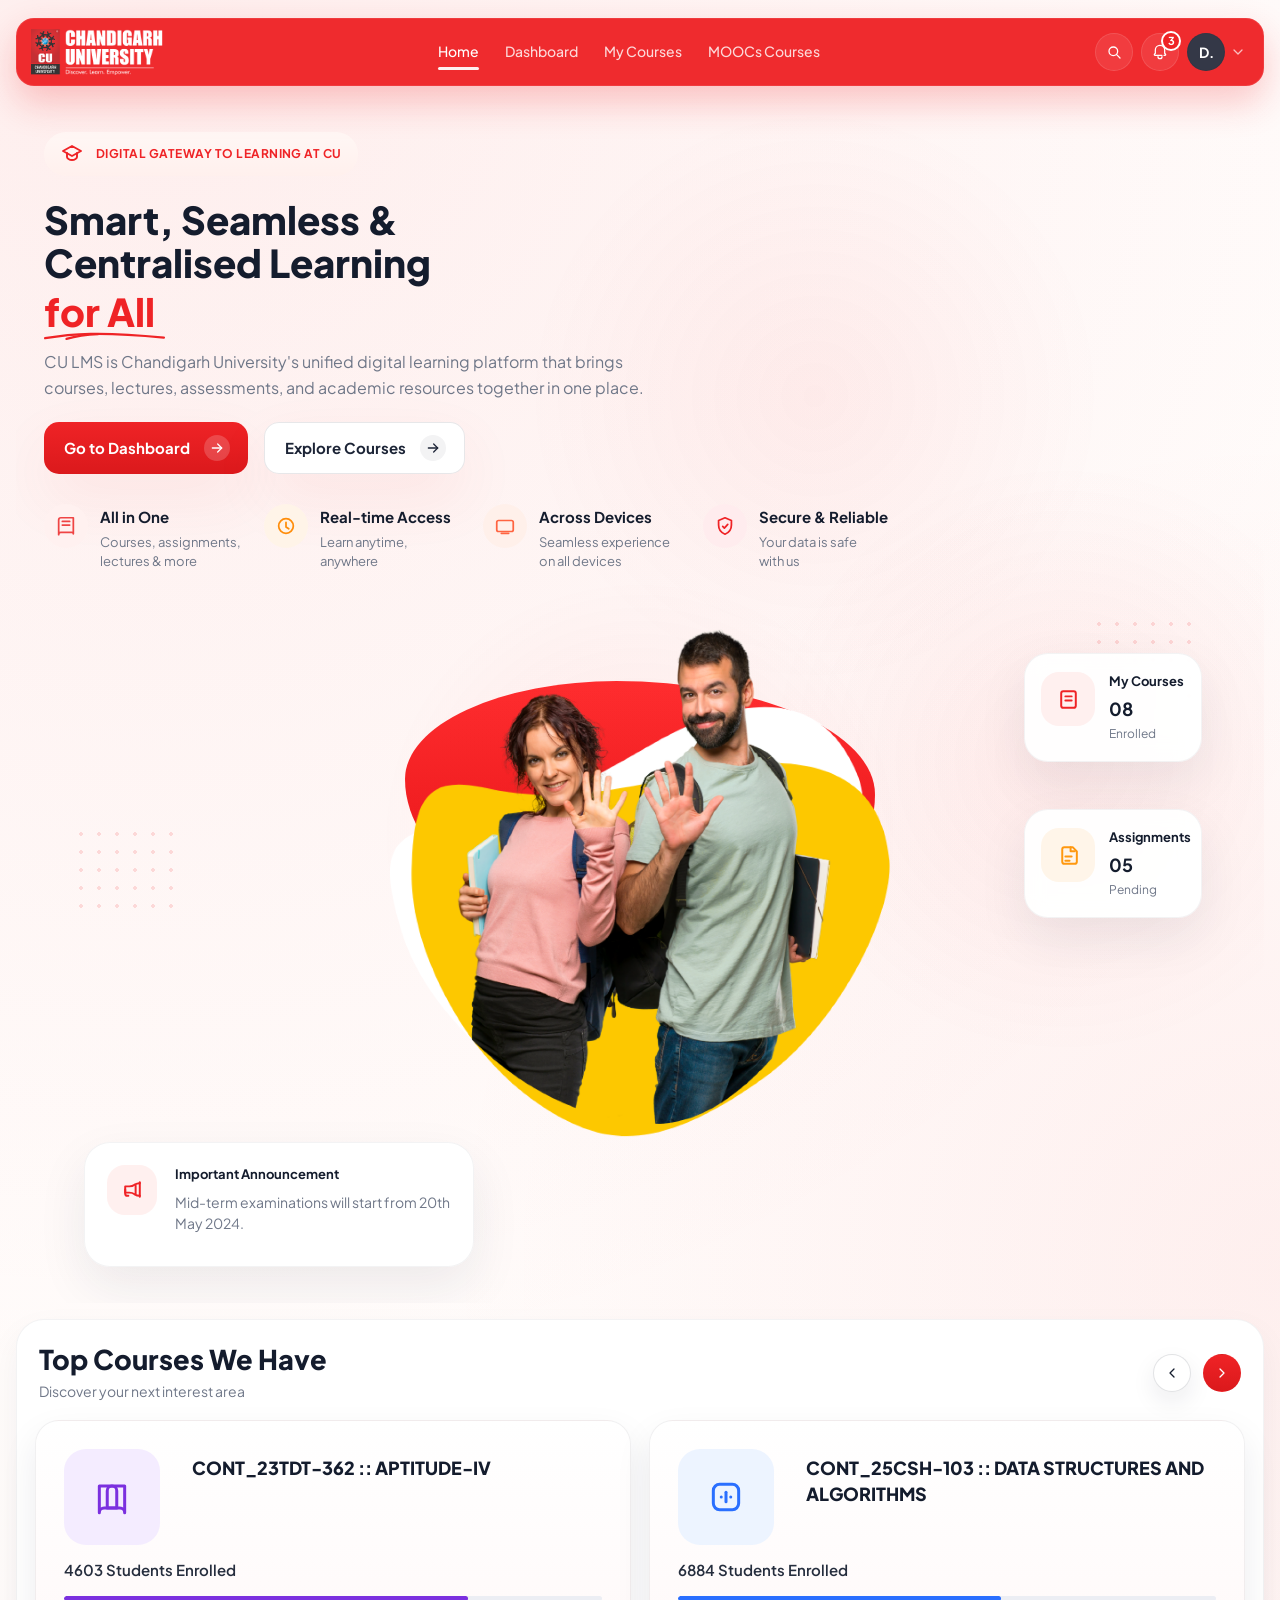
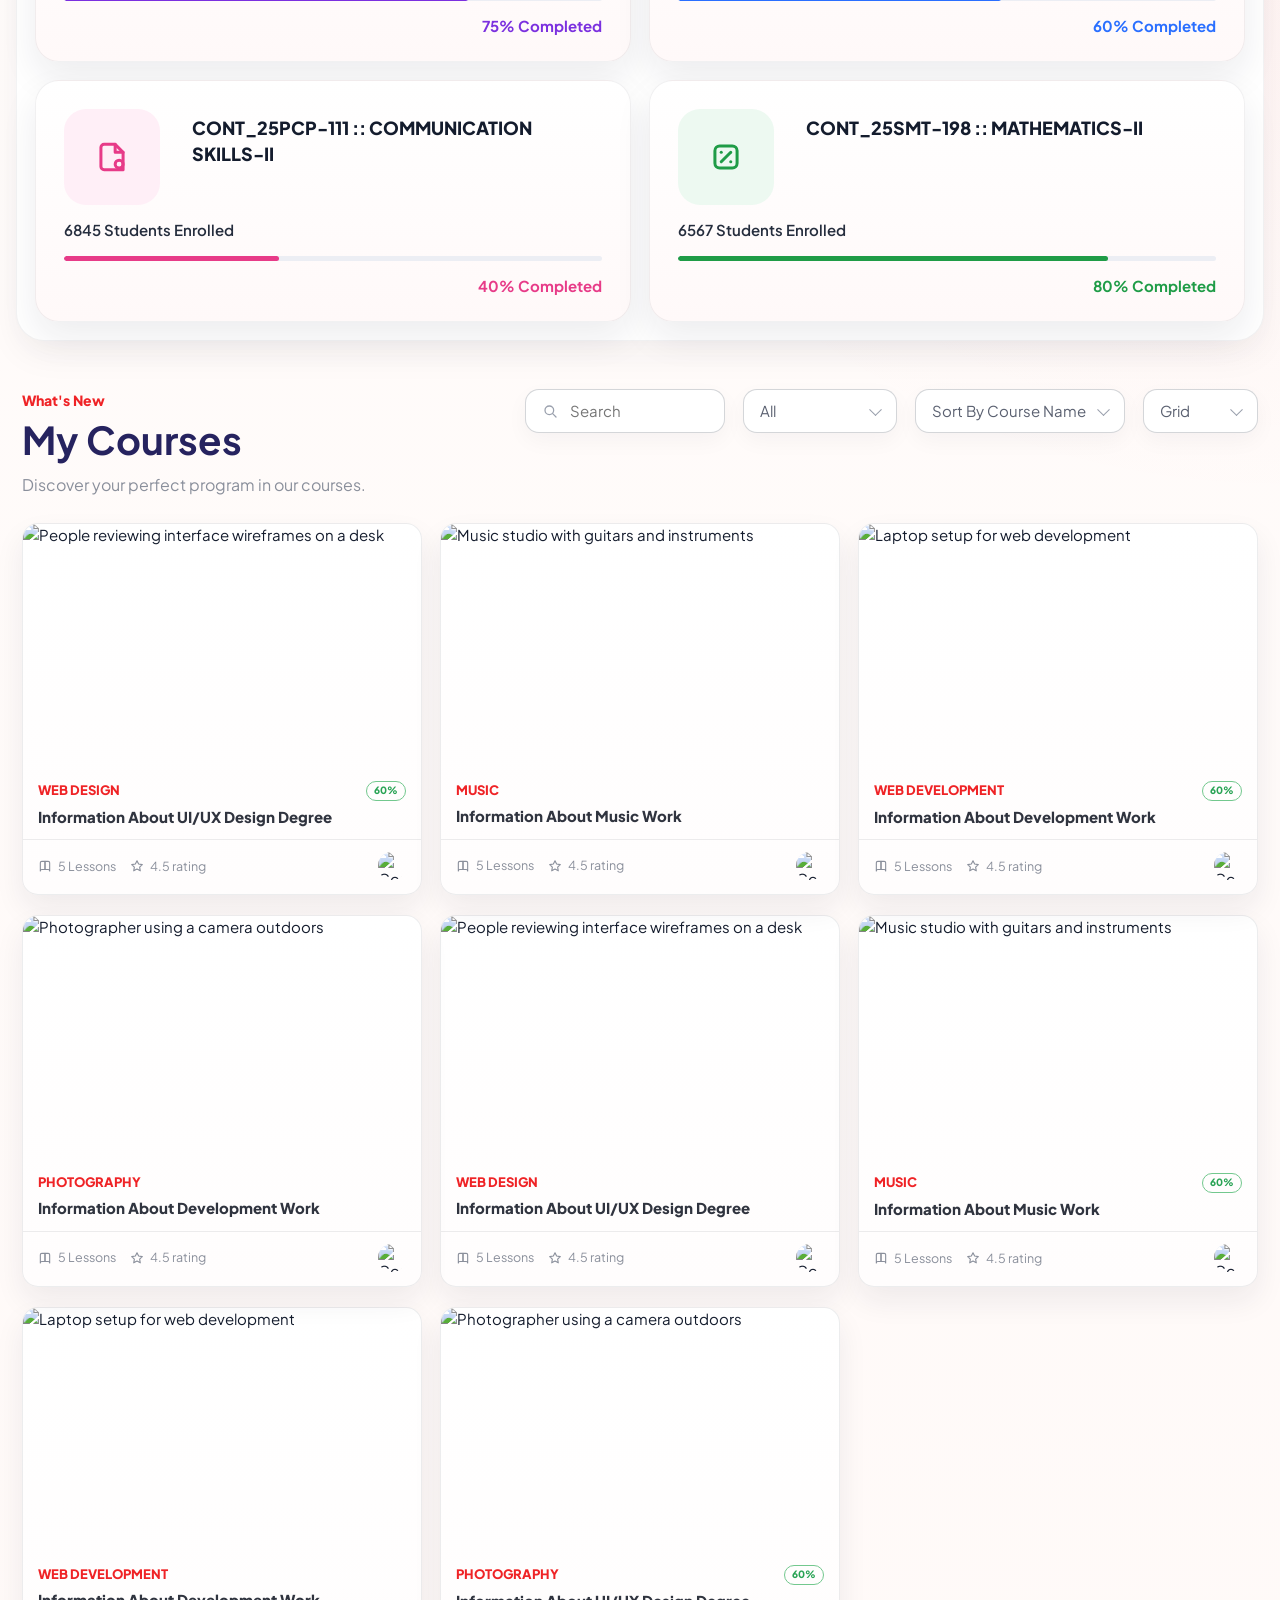
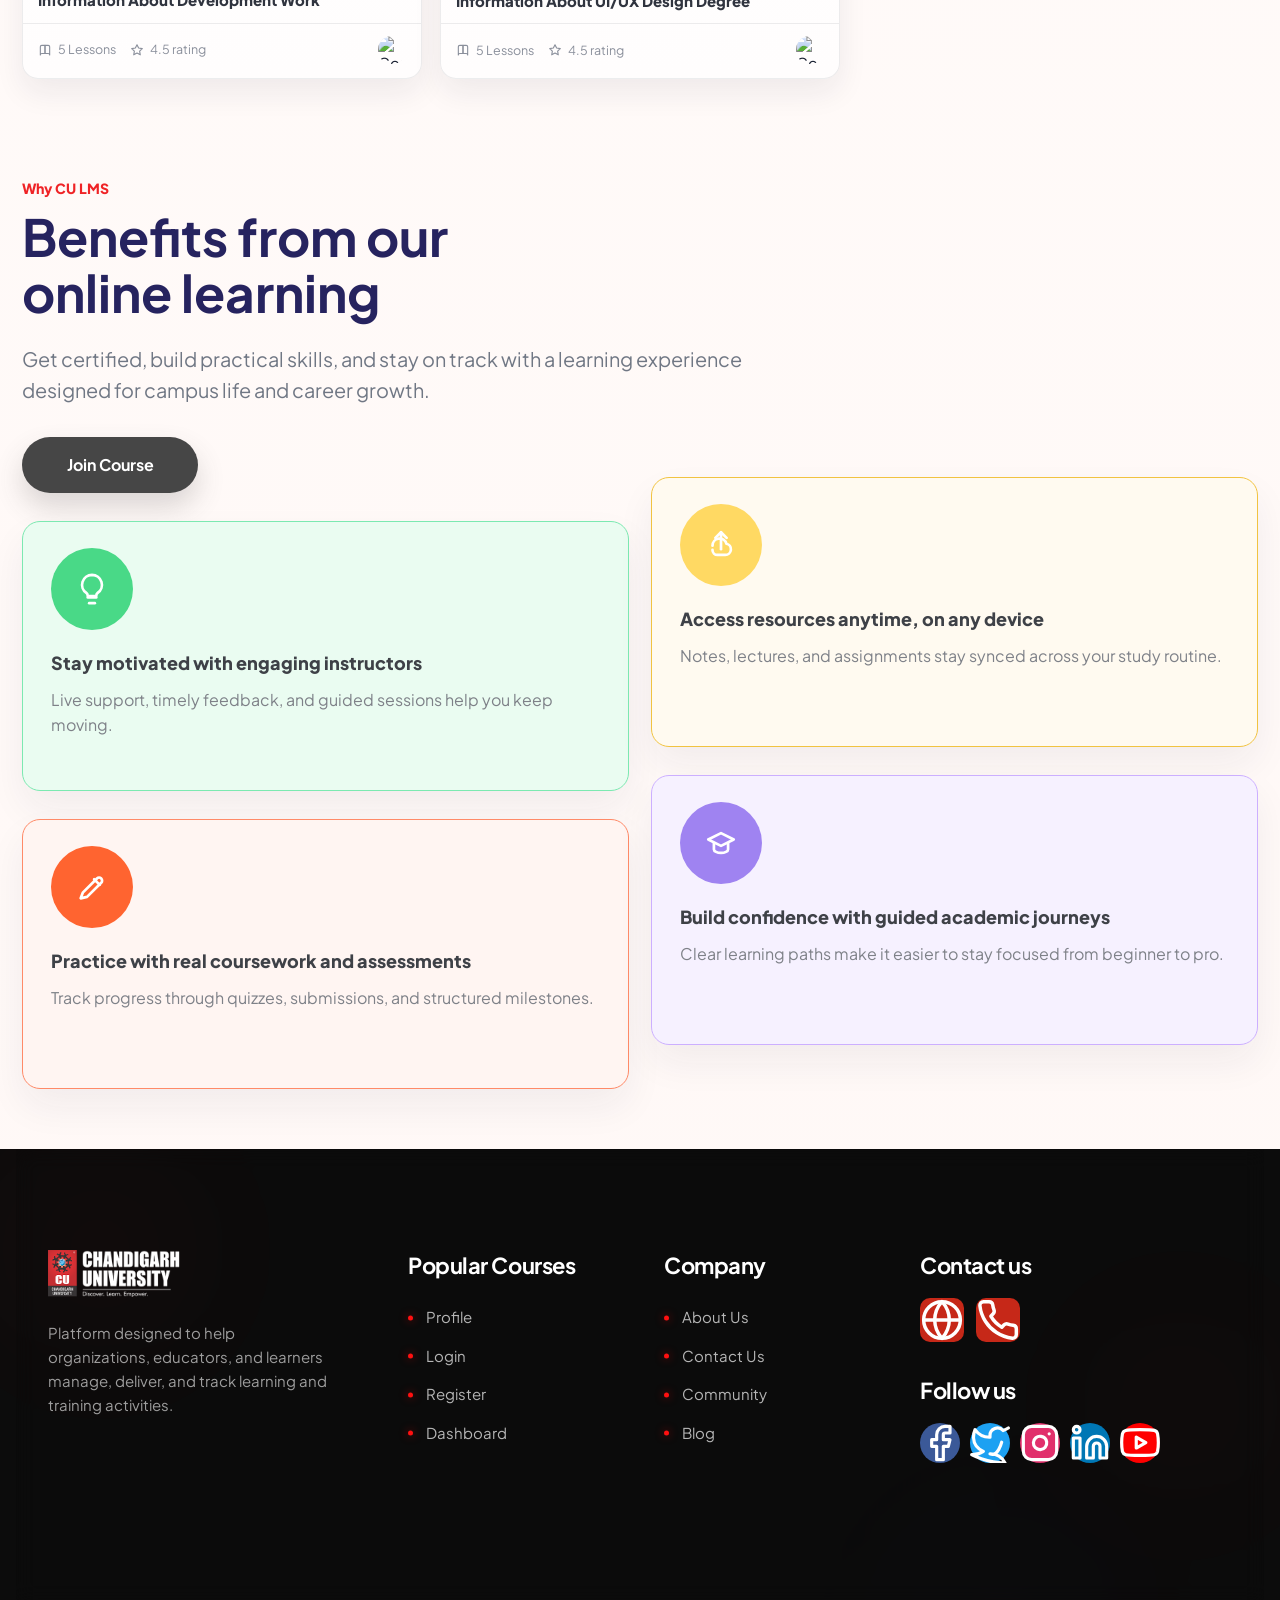
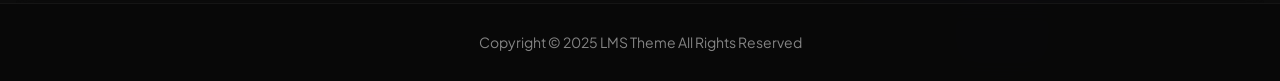
==== commit 4f301f26: "lms" ====
--- a/index.html
+++ b/index.html
@@ -762,8 +762,9 @@
       <div class="footer-content shell">
         <div class="footer-grid">
           <div class="footer-column animate-fade-up">
-            <h3 class="footer-title">Get in touch</h3>
-            <p class="footer-description">Platform designed to help organizations, educators, and learners manage, deliver, and track learning and training activities.</p>
+            <img class="brand__logo" src="log1.png" alt="Chandigarh University logo" style="height: 48px; margin-bottom: 24px;" />
+            <p class="footer-description">Platform designed to help organizations, educators, and learners manage,
+              deliver, and track learning and training activities.</p>
           </div>
 
           <div class="footer-column animate-fade-up" style="--delay: 1">
@@ -787,43 +788,45 @@
           </div>
 
           <div class="footer-column animate-fade-up" style="--delay: 3">
-            <h3 class="footer-title">Contact Info</h3>
-            <p class="footer-description">Sign up to get updates & news.</p>
-            <form class="newsletter-form">
-              <div class="newsletter-input-wrapper">
-                <svg class="newsletter-icon" viewBox="0 0 24 24" aria-hidden="true">
-                  <path d="M4 4h16c1.1 0 2 .9 2 2v12c0 1.1-.9 2-2 2H4c-1.1 0-2-.9-2-2V6c0-1.1.9-2 2-2z"></path>
-                  <polyline points="22,6 12,13 2,6"></polyline>
-                </svg>
-                <input type="email" placeholder="Enter Email Address" class="newsletter-input" required />
-                <button type="submit" class="newsletter-btn">Subscribe</button>
-              </div>
-            </form>
+            <h3 class="footer-title" style="margin-bottom: 16px;">Contact us</h3>
+            <div style="display: flex; gap: 12px; margin-bottom: 32px;">
+              <a href="#" style="width: 44px; height: 44px; background: #c62818; color: #fff; border-radius: 10px; display: flex; align-items: center; justify-content: center; transition: all 0.3s ease;">
+                <svg viewBox="0 0 24 24" width="22" height="22" fill="none" stroke="currentColor" stroke-width="2" stroke-linecap="round" stroke-linejoin="round">
+                  <circle cx="12" cy="12" r="10"/><line x1="2" y1="12" x2="22" y2="12"/><path d="M12 2a15.3 15.3 0 0 1 4 10 15.3 15.3 0 0 1-4 10 15.3 15.3 0 0 1-4-10 15.3 15.3 0 0 1 4-10z"/>
+                </svg>
+              </a>
+              <a href="#" style="width: 44px; height: 44px; background: #c62818; color: #fff; border-radius: 10px; display: flex; align-items: center; justify-content: center; transition: all 0.3s ease;">
+                <svg viewBox="0 0 24 24" width="20" height="20" fill="none" stroke="currentColor" stroke-width="2" stroke-linecap="round" stroke-linejoin="round">
+                  <path d="M22 16.92v3a2 2 0 0 1-2.18 2 19.79 19.79 0 0 1-8.63-3.07 19.5 19.5 0 0 1-6-6 19.79 19.79 0 0 1-3.07-8.67A2 2 0 0 1 4.11 2h3a2 2 0 0 1 2 1.72 12.84 12.84 0 0 0 .7 2.81 2 2 0 0 1-.45 2.11L8.09 9.91a16 16 0 0 0 6 6l1.27-1.27a2 2 0 0 1 2.11-.45 12.84 12.84 0 0 0 2.81.7A2 2 0 0 1 22 16.92z"/>
+                </svg>
+              </a>
+            </div>
+
+            <h3 class="footer-title" style="margin-bottom: 16px;">Follow us</h3>
+            <div style="display: flex; gap: 10px;">
+              <a href="#" style="width: 40px; height: 40px; background: #3b5998; color: #fff; border-radius: 50%; display: flex; align-items: center; justify-content: center; transition: all 0.3s ease;">
+                <svg viewBox="0 0 24 24" width="18" height="18" fill="currentColor"><path d="M18 2h-3a5 5 0 0 0-5 5v3H7v4h3v8h4v-8h3l1-4h-4V7a1 1 0 0 1 1-1h3z"/></svg>
+              </a>
+              <a href="#" style="width: 40px; height: 40px; background: #1da1f2; color: #fff; border-radius: 50%; display: flex; align-items: center; justify-content: center; transition: all 0.3s ease;">
+                <svg viewBox="0 0 24 24" width="18" height="18" fill="currentColor"><path d="M23 3a10.9 10.9 0 0 1-3.14 1.53 4.48 4.48 0 0 0-7.86 3v1A10.66 10.66 0 0 1 3 4s-4 9 5 13a11.64 11.64 0 0 1-7 2s9 5 20 5a9.5 9.5 0 0 0-9-5.5c4.75 2.25 7-7 7-7"/></svg>
+              </a>
+              <a href="#" style="width: 40px; height: 40px; background: #e1306c; color: #fff; border-radius: 50%; display: flex; align-items: center; justify-content: center; transition: all 0.3s ease;">
+                <svg viewBox="0 0 24 24" width="18" height="18" fill="none" stroke="currentColor" stroke-width="2" stroke-linecap="round" stroke-linejoin="round"><rect x="2" y="2" width="20" height="20" rx="5" ry="5"/><path d="M16 11.37A4 4 0 1 1 12.63 8 4 4 0 0 1 16 11.37z"/><line x1="17.5" y1="6.5" x2="17.51" y2="6.5"/></svg>
+              </a>
+              <a href="#" style="width: 40px; height: 40px; background: #0077b5; color: #fff; border-radius: 50%; display: flex; align-items: center; justify-content: center; transition: all 0.3s ease;">
+                <svg viewBox="0 0 24 24" width="18" height="18" fill="currentColor"><path d="M16 8a6 6 0 0 1 6 6v7h-4v-7a2 2 0 0 0-2-2 2 2 0 0 0-2 2v7h-4v-7a6 6 0 0 1 6-6z"/><rect x="2" y="9" width="4" height="12"/><circle cx="4" cy="4" r="2"/></svg>
+              </a>
+              <a href="#" style="width: 40px; height: 40px; background: #ff0000; color: #fff; border-radius: 50%; display: flex; align-items: center; justify-content: center; transition: all 0.3s ease;">
+                <svg viewBox="0 0 24 24" width="18" height="18" fill="currentColor"><path d="M22.54 6.42a2.78 2.78 0 0 0-1.94-2C18.88 4 12 4 12 4s-6.88 0-8.6.46a2.78 2.78 0 0 0-1.94 2A29 29 0 0 0 1 11.75a29 29 0 0 0 .46 5.33A2.78 2.78 0 0 0 3.4 19c1.72.46 8.6.46 8.6.46s6.88 0 8.6-.46a2.78 2.78 0 0 0 1.94-2 29 29 0 0 0 .46-5.25 29 29 0 0 0-.46-5.33z"/><polygon points="9.75 15.02 15.5 11.75 9.75 8.48 9.75 15.02"/></svg>
+              </a>
+            </div>
           </div>
         </div>
       </div>
 
       <div class="footer-bottom">
         <div class="footer-bottom-content shell">
-          <p class="footer-copyright">Copyright © 2025 LMS Theme All Rights Reserved</p>
-          <div class="social-links">
-            <a href="#" aria-label="Twitter" class="social-link">
-              <svg viewBox="0 0 24 24" aria-hidden="true">
-                <path d="M23 3a10.9 10.9 0 0 1-3.14 1.53 4.48 4.48 0 0 0-7.86 3v1A10.66 10.66 0 0 1 3 4s-4 9 5 13a11.64 11.64 0 0 1-7 2s9 5 20 5a9.5 9.5 0 0 0-9-5.5c4.75 2.25 7-7 7-7"></path>
-              </svg>
-            </a>
-            <a href="#" aria-label="Facebook" class="social-link">
-              <svg viewBox="0 0 24 24" aria-hidden="true">
-                <path d="M18 2h-3a6 6 0 0 0-6 6v3H7v4h2v8h4v-8h3l1-4h-4V8a1 1 0 0 1 1-1h3z"></path>
-              </svg>
-            </a>
-            <a href="#" aria-label="YouTube" class="social-link">
-              <svg viewBox="0 0 24 24" aria-hidden="true">
-                <path d="M22.54 6.42a2.78 2.78 0 0 0-1.94-2C18.88 4 12 4 12 4s-6.88 0-8.6.46a2.78 2.78 0 0 0-1.94 2A29 29 0 0 0 1 11.75a29 29 0 0 0 .46 5.33A2.78 2.78 0 0 0 3.4 19c1.72.46 8.6.46 8.6.46s6.88 0 8.6-.46a2.78 2.78 0 0 0 1.94-2 29 29 0 0 0 .46-5.25 29 29 0 0 0-.46-5.33z"></path>
-                <polygon points="9.75 15.02 15.5 11.75 9.75 8.48 9.75 15.02"></polygon>
-              </svg>
-            </a>
-          </div>
+          <p class="footer-copyright" style="margin: 0 auto;">Copyright © 2025 LMS Theme All Rights Reserved</p>
         </div>
       </div>
     </footer>
--- a/index.css
+++ b/index.css
@@ -3452,6 +3452,10 @@
   gap: 24px;
 }
 
+.dashboard-grid > * {
+  min-width: 0;
+}
+
 .dash-hero {
   grid-column: span 9;
   background: #fff;
@@ -3468,21 +3472,21 @@
 
 .dash-hero__pattern {
   position: absolute;
-  top: 50%;
-  right: 10%;
-  width: 200px;
-  height: 150px;
-  background-image: radial-gradient(rgba(0, 0, 0, 0.1) 1.5px, transparent 1.5px);
-  background-size: 14px 14px;
+  top: 55%;
+  left: 36%;
+  transform: translate(-50%, -50%);
+  width: 240px;
+  height: 200px;
+  background-image: radial-gradient(rgba(229, 9, 20, 0.12) 2px, transparent 2px);
+  background-size: 18px 18px;
   z-index: 0;
-  transform: translateY(-50%);
-  mask-image: radial-gradient(circle, black, transparent 80%);
+  mask-image: radial-gradient(circle, black, transparent 70%);
 }
 
 .dash-hero__content {
   position: relative;
   z-index: 2;
-  max-width: 50%;
+  max-width: 55%;
 }
 
 .dash-hero__eyebrow {
@@ -3502,11 +3506,11 @@
 }
 
 .dash-hero__title span {
-  color: var(--brand);
+  color: #e50914;
 }
 
 .dash-hero__desc {
-  color: #8a8f9b;
+  color: #64748b;
   margin-bottom: 24px;
   font-size: 13.5px;
   line-height: 1.5;
@@ -3515,8 +3519,8 @@
 .dash-hero__image-container {
   position: relative;
   z-index: 1;
-  width: 280px;
-  height: 240px;
+  width: 320px;
+  height: 280px;
   display: flex;
   align-items: center;
   justify-content: center;
@@ -3525,12 +3529,14 @@
 .dash-hero__image-container::before {
   content: "";
   position: absolute;
-  width: 260px;
-  height: 260px;
-  background: #fff5f5; /* Soft peach/pink blob from screenshot */
   border-radius: 50%;
   z-index: -1;
-  filter: blur(8px);
+  width: 360px;
+  height: 360px;
+  background: #fdf2f3;
+  top: 50%;
+  left: 50%;
+  transform: translate(-50%, -50%);
 }
 
 .dash-hero__image {
@@ -3569,7 +3575,7 @@
   left: 24px;
   right: 24px;
   height: 1px;
-  background: rgba(0, 0, 0, 0.04);
+  background: rgba(0, 0, 0, 0.06);
 }
 
 .s-icon {
@@ -3603,6 +3609,10 @@
   grid-template-columns: repeat(4, 1fr);
   gap: 16px;
   margin-top: 8px;
+}
+
+.quick-stats-row > * {
+  min-width: 0;
 }
 
 .q-stat-card {
@@ -3681,6 +3691,7 @@
   border-radius: 24px;
   padding: 28px;
   border: 1px solid rgba(0, 0, 0, 0.04);
+  min-width: 0;
 }
 
 .card-header {
@@ -3769,6 +3780,18 @@
   grid-column: span 4;
 }
 
+.activity-column {
+  grid-column: 1 / 5;
+  align-self: start;
+  min-width: 0;
+}
+
+.dashboard-side-column {
+  grid-column: 5 / -1;
+  align-self: start;
+  min-width: 0;
+}
+
 .full-width-banner {
   grid-column: span 12;
   background: linear-gradient(90deg, #fff 0%, #fff5f5 100%);
@@ -3831,6 +3854,11 @@
   grid-template-columns: repeat(2, 1fr);
   gap: 20px;
   margin-bottom: 24px;
+  min-width: 0;
+}
+
+.analytics-grid > * {
+  min-width: 0;
 }
 
 .analytics-card {
@@ -3930,9 +3958,9 @@
   position: absolute;
   left: 0;
   right: 0;
-  height: 1px;
-  background: var(--brand);
-  border-top: 1px dashed var(--brand);
+  height: 0;
+  background: transparent;
+  border-top: 2px dotted rgba(239, 35, 38, 0.5);
   z-index: 1;
 }
 
@@ -3994,6 +4022,8 @@
 .c-bar-label {
   position: absolute;
   bottom: -24px;
+  left: 50%;
+  transform: translateX(-50%);
   font-size: 9px;
   color: var(--muted);
   font-weight: 600;
@@ -4040,28 +4070,27 @@
   flex-direction: column;
   justify-content: flex-end;
   align-items: center;
-  width: 28px;
+  flex: 1;
 }
 
 .g-bars {
   display: flex;
   align-items: flex-end;
-  gap: 2px;
+  gap: 3px;
   height: 100%;
   width: 100%;
   justify-content: center;
 }
 
 .g-bar {
-  width: 4px;
-  border-radius: 2px 2px 0 0;
+  width: 8px;
+  border-radius: 3px 3px 0 0;
 }
 
 /* Time Allocation Section */
 .time-allocation-section {
   flex: 1.4;
   padding: 32px;
-  border-right: 1px solid var(--line);
 }
 
 .donut-chart-layout {
@@ -4145,6 +4174,17 @@
   text-align: right;
 }
 
+.course-access-grid {
+  display: grid;
+  grid-template-columns: repeat(4, minmax(0, 1fr));
+  gap: 16px;
+}
+
+.access-info strong,
+.access-info span {
+  overflow-wrap: anywhere;
+}
+
 /* Insights Section */
 .insights-section {
   flex: 1;
@@ -4327,7 +4367,8 @@
   gap: 16px;
 }
 
-.assign-item {
+.assign-item,
+.activity-item {
   display: flex;
   align-items: center;
   gap: 14px;
@@ -4353,18 +4394,25 @@
   flex-direction: column;
   gap: 2px;
   flex: 1;
+  min-width: 0;
 }
 
 .assign-name {
   font-size: 13px;
   font-weight: 800;
   color: var(--text);
+  white-space: nowrap;
+  overflow: hidden;
+  text-overflow: ellipsis;
 }
 
 .assign-course {
   font-size: 11px;
   font-weight: 600;
   color: var(--muted);
+  white-space: nowrap;
+  overflow: hidden;
+  text-overflow: ellipsis;
 }
 
 .assign-status {
@@ -4424,8 +4472,23 @@
 }
 
 .tab-btn {
+  padding: 12px 0;
+  border: none;
+  background: none;
+  font-size: 13px;
+  font-weight: 700;
+  color: var(--muted);
+  cursor: pointer;
   transition: all 0.2s ease;
   position: relative;
+}
+
+.tab-btn:hover {
+  color: var(--brand);
+}
+
+.tab-btn.active {
+  color: var(--brand);
 }
 
 .tab-btn.active::after {
@@ -4477,6 +4540,13 @@
   .dash-hero { grid-column: span 12; }
   .dash-side-stats { grid-column: span 12; flex-direction: row; }
   .side-stat-card { flex: 1; }
+  .activity-column,
+  .dashboard-side-column {
+    grid-column: span 12;
+  }
+  .course-access-grid {
+    grid-template-columns: repeat(2, minmax(0, 1fr));
+  }
 }
 
 @media (max-width: 1024px) {
@@ -4485,13 +4555,289 @@
   .analytics-grid { grid-template-columns: 1fr; }
   .analytics-card.flex-row { flex-direction: column; }
   .time-allocation-section { border-right: none; border-bottom: 1px solid var(--line); }
+  .dashboard-grid {
+    gap: 20px;
+  }
+  .dash-hero {
+    padding: 28px;
+  }
+  .dash-hero__content {
+    max-width: 58%;
+  }
+  .dash-hero__title {
+    font-size: clamp(1.9rem, 4vw, 2.2rem);
+  }
+  .dash-hero__image-container {
+    width: 240px;
+    height: 210px;
+  }
+  .custom-bar-chart-container {
+    overflow-x: auto;
+    padding-bottom: 8px;
+  }
+  .custom-bar-chart,
+  .custom-grouped-bar-chart {
+    min-width: 520px;
+  }
+  .card-header {
+    gap: 16px;
+  }
 }
 
 @media (max-width: 768px) {
   .prog-card, .assign-card, .calendar-card { grid-column: span 12; }
-  .dash-hero { flex-direction: column; text-align: center; padding: 30px 20px; }
+  .dashboard-container {
+    padding: 28px 0 64px;
+  }
+  .dashboard-grid {
+    gap: 16px;
+  }
+  .dash-hero {
+    flex-direction: column;
+    text-align: center;
+    padding: 30px 20px;
+    gap: 24px;
+  }
+  .dash-hero__pattern {
+    right: 50%;
+    top: auto;
+    bottom: -10px;
+    transform: translateX(50%);
+  }
   .dash-hero__content { max-width: 100%; }
-  .dash-hero__image { margin: 20px 0 0; width: 240px; right: 0; }
+  .dash-hero__title {
+    font-size: clamp(1.8rem, 8vw, 2.2rem);
+  }
+  .dash-hero__image-container {
+    width: min(100%, 260px);
+    height: auto;
+  }
+  .dash-hero__image {
+    margin: 0;
+    width: 100%;
+    right: 0;
+  }
+  .dash-side-stats {
+    flex-direction: column;
+  }
+  .side-stat-card {
+    padding: 14px 18px;
+  }
+  .side-stat-card:not(:last-child)::after {
+    left: 18px;
+    right: 18px;
+  }
   .quick-stats-row { grid-template-columns: 1fr; }
-  .donut-chart-layout { flex-direction: column; }
-}
+  .analytics-header,
+  .analytics-header[style] {
+    flex-direction: column;
+    align-items: flex-start !important;
+    gap: 12px;
+  }
+  .card-header,
+  .card-header[style] {
+    flex-direction: column;
+    align-items: flex-start;
+  }
+  .card-footer,
+  .card-footer[style] {
+    flex-direction: column;
+    align-items: flex-start !important;
+    gap: 12px;
+  }
+  .donut-chart-layout {
+    flex-direction: column;
+    align-items: flex-start;
+    gap: 24px;
+  }
+  .donut-container {
+    width: 170px;
+    height: 170px;
+    margin: 0 auto;
+  }
+  .donut-inner {
+    width: 110px;
+    height: 110px;
+  }
+  .time-allocation-section,
+  .insights-section {
+    padding: 24px 20px;
+  }
+  .assign-item,
+  .activity-item,
+  .insight-item {
+    align-items: flex-start;
+  }
+  .assign-item,
+  .activity-item {
+    flex-wrap: wrap;
+  }
+  .assign-status {
+    white-space: normal;
+  }
+  .activity-tabs,
+  .activity-tabs[style] {
+    overflow-x: auto;
+    gap: 16px !important;
+    padding-bottom: 2px !important;
+  }
+  .course-access-grid {
+    grid-template-columns: 1fr;
+  }
+  .role-courses-card,
+  .role-courses-card[style] {
+    flex-direction: column;
+    align-items: flex-start !important;
+    gap: 16px;
+  }
+  .timeline-controls,
+  .timeline-controls[style] {
+    flex-direction: column;
+    align-items: stretch !important;
+  }
+  .timeline-search-wrapper,
+  .timeline-search-wrapper[style] {
+    margin-left: 0 !important;
+    width: 100%;
+  }
+  .timeline-search-wrapper input {
+    width: 100%;
+  }
+  .btn-open,
+  .btn-open[style] {
+    width: 100%;
+  }
+}
+
+@media (max-width: 560px) {
+  .shell {
+    width: min(calc(100% - 20px), var(--shell));
+  }
+  .site-header {
+    top: 10px;
+    padding: 8px 10px;
+    border-radius: 16px;
+  }
+  .navbar {
+    gap: 10px;
+    flex-wrap: wrap;
+  }
+  .navbar__links {
+    order: 3;
+    width: 100%;
+    justify-content: flex-start;
+    overflow-x: auto;
+    padding-bottom: 2px;
+  }
+  .navbar__actions {
+    margin-left: auto;
+  }
+  .brand__logo {
+    width: 108px;
+  }
+  .dash-card {
+    padding: 22px 18px;
+    border-radius: 20px;
+  }
+  .q-stat-card {
+    padding: 14px 16px;
+  }
+  .custom-bar-chart-container {
+    gap: 10px;
+  }
+  .chart-y-axis {
+    width: 18px;
+    font-size: 10px;
+  }
+  .avg-line span {
+    font-size: 10px;
+    padding: 3px 6px;
+  }
+  .cp-info {
+    align-items: flex-start;
+    gap: 8px;
+  }
+  .cp-name {
+    max-width: none;
+    white-space: normal;
+  }
+  .analytics-select,
+  .analytics-select[style] {
+    width: 100%;
+    max-width: 100% !important;
+  }
+}
+
+/* Configurable Reports Premium Styling */
+.reports-list a {
+  transition: all 0.2s ease;
+  padding: 4px 8px;
+  margin-left: -8px;
+  border-radius: 6px;
+  display: block;
+  width: fit-content;
+}
+
+.reports-list a:hover {
+  background: rgba(195, 0, 0, 0.05);
+  transform: translateX(4px);
+}
+
+.reports-list a::before {
+  content: '•';
+  margin-right: 8px;
+  opacity: 0.5;
+}
+
+/* Timeline Premium Styling */
+.timeline-card .analytics-select {
+  padding: 10px 16px;
+  border-radius: 10px;
+  font-weight: 600;
+  cursor: pointer;
+  transition: all 0.2s ease;
+  box-shadow: 0 2px 6px rgba(0,0,0,0.02);
+}
+
+.timeline-card .analytics-select:hover {
+  border-color: var(--brand);
+  background: #fdf2f2;
+}
+
+.timeline-search-wrapper {
+  position: relative;
+  flex: 1;
+  max-width: 400px;
+}
+
+.timeline-search-wrapper input {
+  width: 100%;
+  padding: 10px 16px 10px 42px !important;
+  border-radius: 10px !important;
+  border: 1px solid var(--line);
+  font-size: 13px;
+  transition: all 0.2s ease;
+}
+
+.timeline-search-wrapper input:focus {
+  border-color: var(--brand);
+  box-shadow: 0 0 0 3px rgba(195, 0, 0, 0.1);
+  outline: none;
+}
+
+.timeline-search-wrapper .search-icon {
+  position: absolute;
+  left: 14px;
+  top: 50%;
+  transform: translateY(-50%);
+  color: #94a3b8;
+  pointer-events: none;
+}
+
+.empty-icon {
+  transition: transform 0.3s cubic-bezier(0.175, 0.885, 0.32, 1.275);
+}
+
+.timeline-card:hover .empty-icon {
+  transform: scale(1.1) rotate(-5deg);
+}
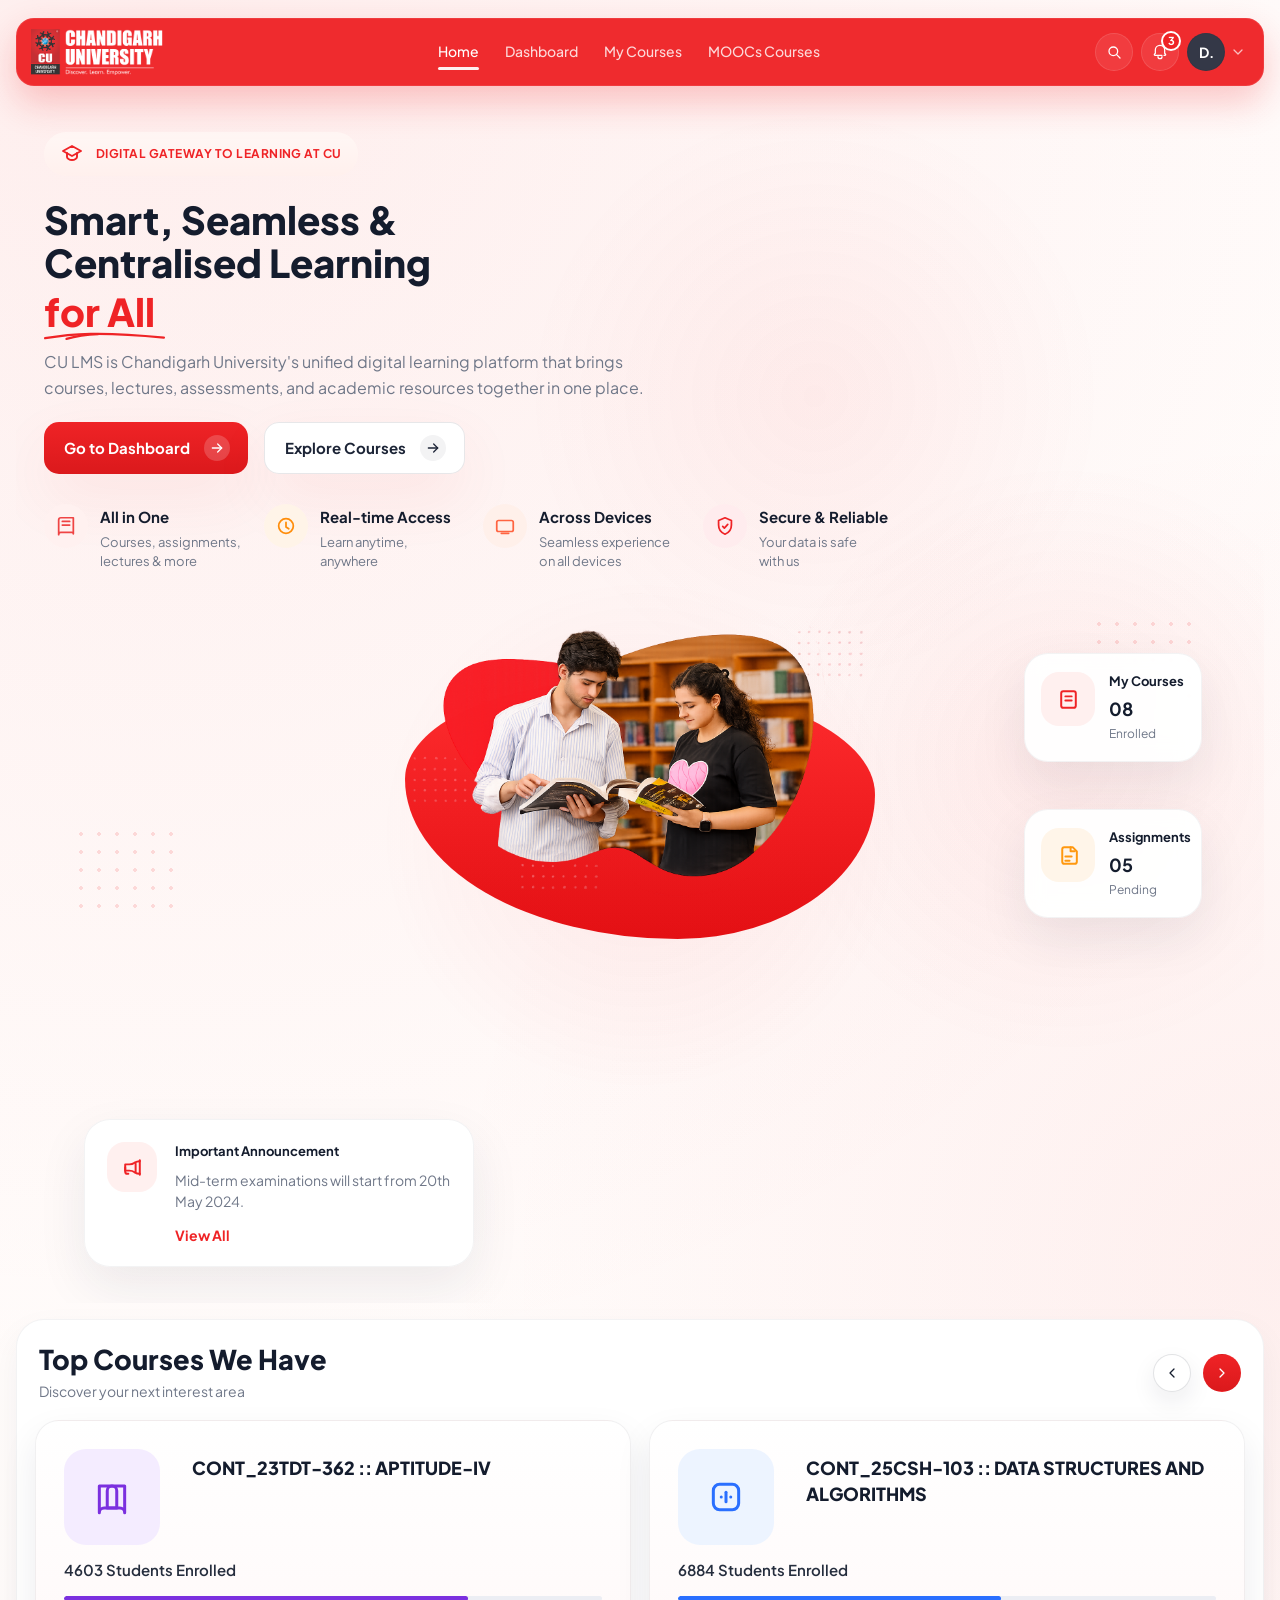
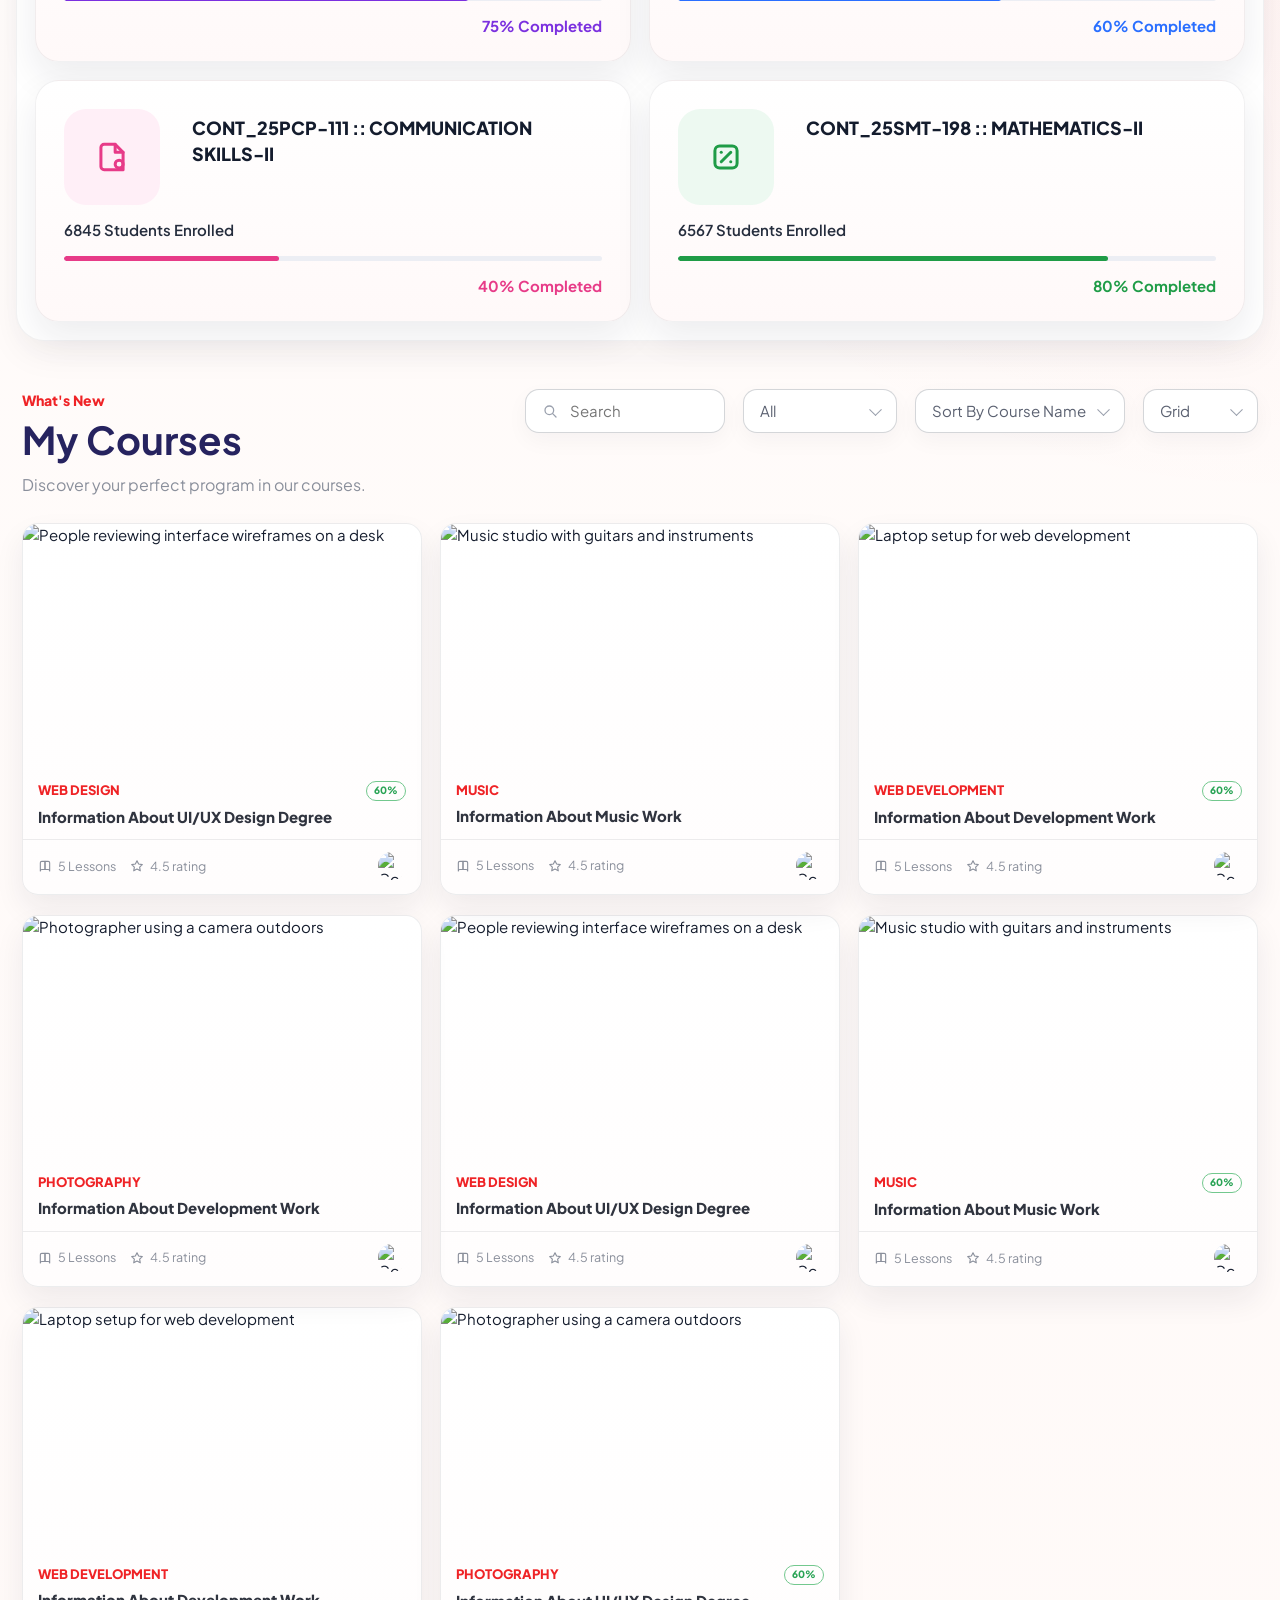
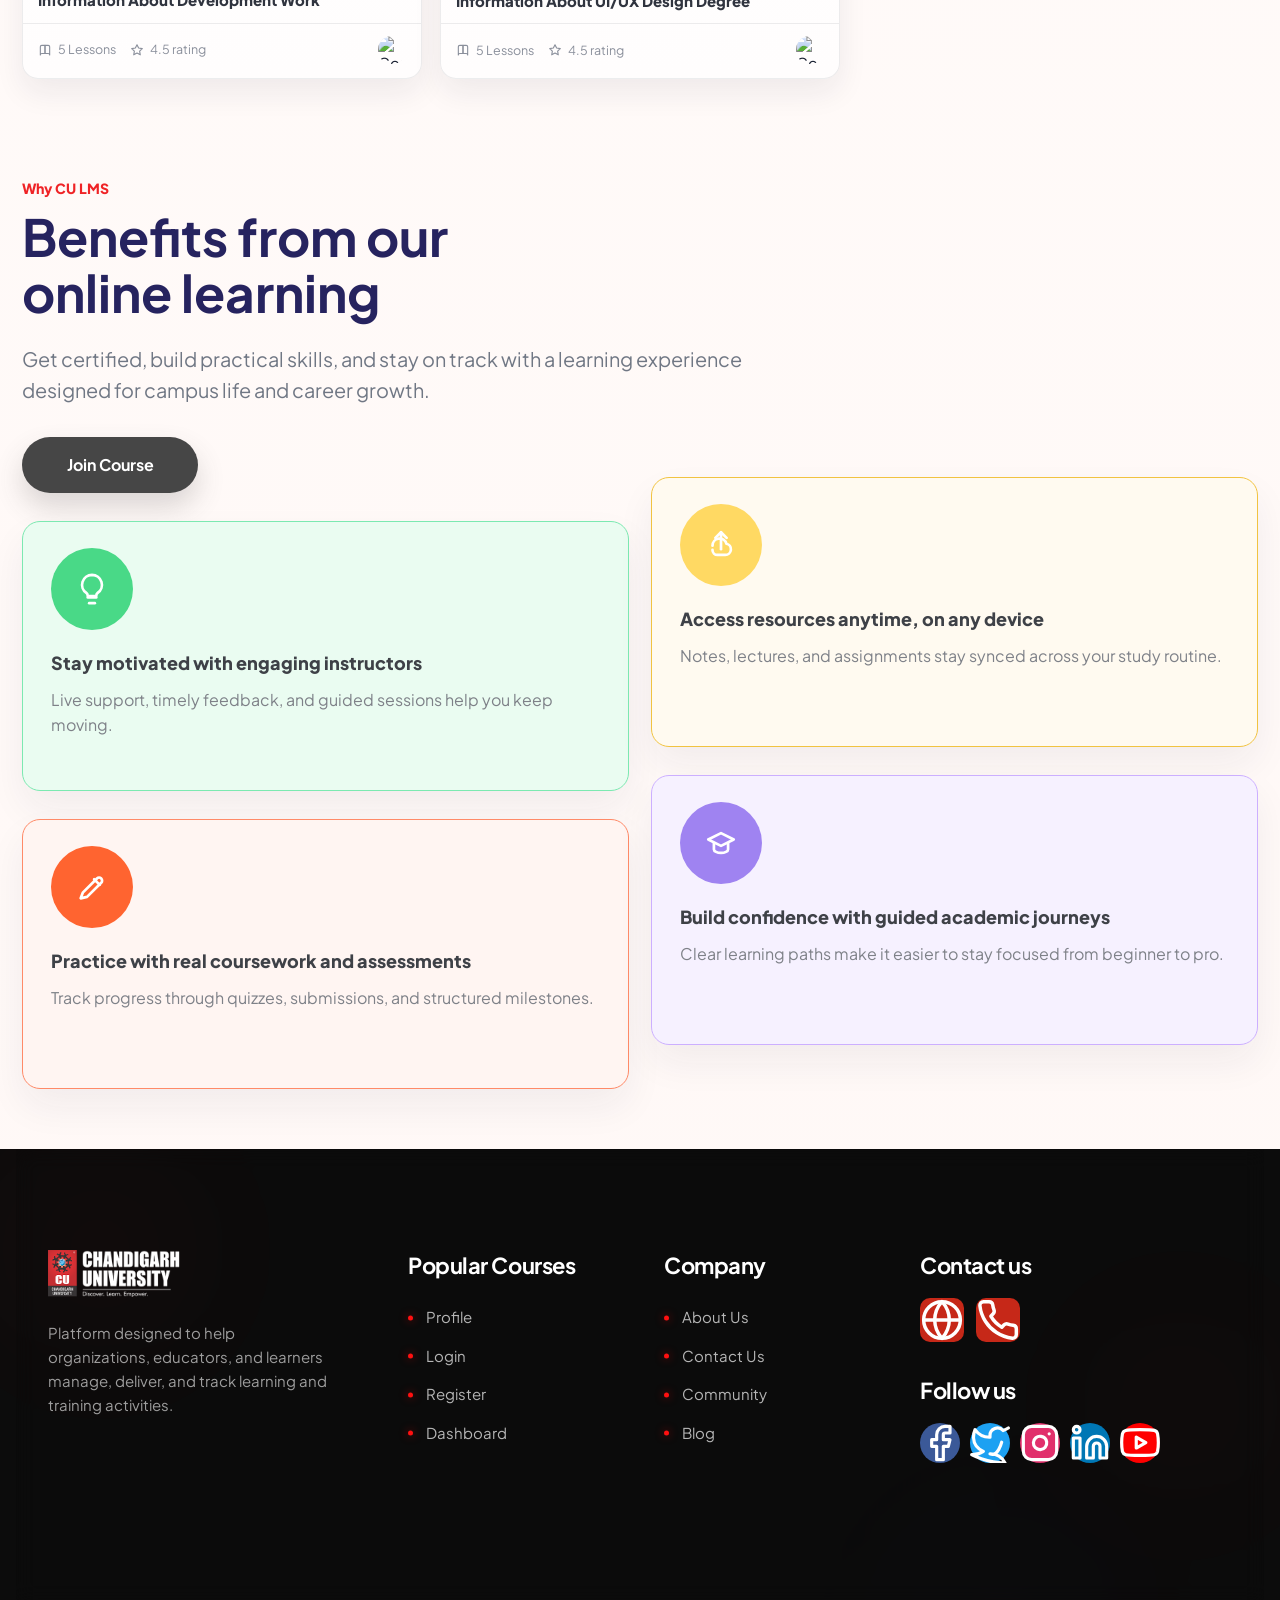
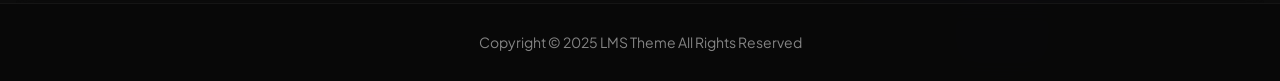
==== commit 69e24a7a: "dj" ====
--- a/index.html
+++ b/index.html
@@ -1,836 +1,844 @@
 <!DOCTYPE html>
 <html lang="en">
-  <head>
-    <meta charset="UTF-8" />
-    <meta name="viewport" content="width=device-width, initial-scale=1.0" />
-    <title>CU LMS Portal</title>
-    <link rel="preconnect" href="https://fonts.googleapis.com" />
-    <link rel="preconnect" href="https://fonts.gstatic.com" crossorigin />
-    <link
-      href="https://fonts.googleapis.com/css2?family=Plus+Jakarta+Sans:wght@400;500;600;700;800&amp;display=swap"
-      rel="stylesheet"
-    />
-    <link rel="stylesheet" href="index.css" />
-  </head>
-  <body>
-    <div class="page-shell">
-      <header class="site-header shell">
-        <div class="navbar">
-          <a class="brand" href="#home" aria-label="Chandigarh University">
-            <img class="brand__logo" src="log1.png" alt="Chandigarh University logo" />
-          </a>
-
-          <nav class="navbar__links" id="primary-navigation" aria-label="Primary">
-            <a class="nav-link active" href="index.html">Home</a>
-            <a class="nav-link" href="dashboard.html">Dashboard</a>
-            <a class="nav-link" href="#courses">My Courses</a>
-            <a class="nav-link" href="moocs.html">MOOCs Courses</a>
-
-          </nav>
-
-          <div class="navbar__actions">
-            <button class="circle-btn" type="button" aria-label="Search">
+
+<head>
+  <meta charset="UTF-8" />
+  <meta name="viewport" content="width=device-width, initial-scale=1.0" />
+  <title>CU LMS Portal</title>
+  <link rel="preconnect" href="https://fonts.googleapis.com" />
+  <link rel="preconnect" href="https://fonts.gstatic.com" crossorigin />
+  <link href="https://fonts.googleapis.com/css2?family=Plus+Jakarta+Sans:wght@400;500;600;700;800&amp;display=swap"
+    rel="stylesheet" />
+  <link rel="stylesheet" href="index.css" />
+</head>
+
+<body class="home-page">
+  <div class="page-shell">
+    <header class="site-header shell">
+      <div class="navbar">
+        <a class="brand" href="#home" aria-label="Chandigarh University">
+          <img class="brand__logo" src="log1.png" alt="Chandigarh University logo" />
+        </a>
+
+        <nav class="navbar__links" id="primary-navigation" aria-label="Primary">
+          <a class="nav-link active" href="index.html">Home</a>
+          <a class="nav-link" href="dashboard.html">Dashboard</a>
+          <a class="nav-link" href="#courses">My Courses</a>
+          <a class="nav-link" href="moocs.html">MOOCs Courses</a>
+
+        </nav>
+
+        <div class="navbar__actions">
+          <button class="circle-btn" type="button" aria-label="Search">
+            <svg viewBox="0 0 24 24" aria-hidden="true">
+              <circle cx="11" cy="11" r="6.5"></circle>
+              <path d="M16 16l5 5"></path>
+            </svg>
+          </button>
+          <button class="circle-btn notification-btn" type="button" aria-label="Notifications">
+            <svg viewBox="0 0 24 24" aria-hidden="true">
+              <path d="M15 17H4.5a1 1 0 0 1-.76-1.65l1.26-1.48V9a7 7 0 1 1 14 0v4.87l1.26 1.48A1 1 0 0 1 19.5 17H18">
+              </path>
+              <path d="M9 19a3 3 0 0 0 6 0"></path>
+            </svg>
+            <span class="notification-badge">3</span>
+          </button>
+          <div class="profile-dropdown" id="profileDropdown">
+            <button class="profile-btn" type="button" aria-label="Profile">
+              <span>D.</span>
+            </button>
+            <button class="chevron-btn" type="button" aria-label="Open profile menu">
+              <svg viewBox="0 0 24 24" aria-hidden="true">
+                <path d="M6 9l6 6 6-6"></path>
+              </svg>
+            </button>
+
+            <div class="profile-menu">
+              <a href="#" class="profile-menu-item">Accessibility</a>
+              <div class="profile-menu-divider"></div>
+              <a href="#" class="profile-menu-item">Profile</a>
+              <a href="#" class="profile-menu-item">Grades</a>
+              <a href="#" class="profile-menu-item">Calendar</a>
+              <a href="#" class="profile-menu-item">Private files</a>
+              <a href="#" class="profile-menu-item">Reports</a>
+              <div class="profile-menu-divider"></div>
+              <a href="#" class="profile-menu-item">Preferences</a>
+              <div class="profile-menu-divider"></div>
+              <a href="#" class="profile-menu-item">Log out</a>
+            </div>
+          </div>
+          <button class="menu-btn" type="button" aria-label="Open navigation menu" aria-expanded="false"
+            aria-controls="primary-navigation">
+            <span></span>
+            <span></span>
+            <span></span>
+          </button>
+        </div>
+      </div>
+    </header>
+
+    <main class="shell">
+      <section class="hero" id="home">
+        <div class="hero__content">
+          <div class="hero__eyebrow">
+            <span class="hero__eyebrow-icon">
+              <svg viewBox="0 0 24 24" aria-hidden="true">
+                <path d="M3 9l9-5 9 5-9 5-9-5Z"></path>
+                <path d="M7 11v4c0 1.3 2.24 3 5 3s5-1.7 5-3v-4"></path>
+              </svg>
+            </span>
+            <span>Digital Gateway to Learning at CU</span>
+          </div>
+
+          <h1 class="hero__title">
+            Smart, Seamless &amp;<br />
+            Centralised Learning<br />
+            <span>for All</span>
+          </h1>
+
+          <p class="hero__description">
+            CU LMS is Chandigarh University's unified digital learning platform that brings
+            courses, lectures, assessments, and academic resources together in one place.
+          </p>
+
+          <div class="hero__actions">
+            <a class="primary-btn" href="dashboard.html">
+              <span>Go to Dashboard</span>
+              <span class="btn-icon">
+                <svg viewBox="0 0 24 24" aria-hidden="true">
+                  <path d="M5 12h14"></path>
+                  <path d="M13 6l6 6-6 6"></path>
+                </svg>
+              </span>
+            </a>
+            <a class="secondary-btn" href="#courses">
+              <span>Explore Courses</span>
+              <span class="btn-icon btn-icon--light">
+                <svg viewBox="0 0 24 24" aria-hidden="true">
+                  <path d="M5 12h14"></path>
+                  <path d="M13 6l6 6-6 6"></path>
+                </svg>
+              </span>
+            </a>
+          </div>
+
+          <div class="feature-list">
+            <div class="feature-item">
+              <span class="feature-icon feature-icon--red">
+                <svg viewBox="0 0 24 24" aria-hidden="true">
+                  <path d="M4 5.5A2.5 2.5 0 0 1 6.5 3H20v17.5A1.5 1.5 0 0 0 18.5 19H6.5A2.5 2.5 0 0 0 4 21.5z"></path>
+                  <path d="M8 7h8"></path>
+                  <path d="M8 11h8"></path>
+                </svg>
+              </span>
+              <div>
+                <strong>All in One</strong>
+                <span>Courses, assignments,<br />lectures &amp; more</span>
+              </div>
+            </div>
+
+            <div class="feature-item">
+              <span class="feature-icon feature-icon--amber">
+                <svg viewBox="0 0 24 24" aria-hidden="true">
+                  <circle cx="12" cy="12" r="8"></circle>
+                  <path d="M12 8v5l3 2"></path>
+                </svg>
+              </span>
+              <div>
+                <strong>Real-time Access</strong>
+                <span>Learn anytime,<br />anywhere</span>
+              </div>
+            </div>
+
+            <div class="feature-item">
+              <span class="feature-icon feature-icon--orange">
+                <svg viewBox="0 0 24 24" aria-hidden="true">
+                  <rect x="3" y="6" width="18" height="12" rx="2"></rect>
+                  <path d="M8 20h8"></path>
+                </svg>
+              </span>
+              <div>
+                <strong>Across Devices</strong>
+                <span>Seamless experience<br />on all devices</span>
+              </div>
+            </div>
+
+            <div class="feature-item">
+              <span class="feature-icon feature-icon--rose">
+                <svg viewBox="0 0 24 24" aria-hidden="true">
+                  <path d="M12 3l7 3v5c0 4.97-3.05 8.47-7 10-3.95-1.53-7-5.03-7-10V6z"></path>
+                  <path d="M9.5 12.5l1.8 1.8 3.7-4"></path>
+                </svg>
+              </span>
+              <div>
+                <strong>Secure &amp; Reliable</strong>
+                <span>Your data is safe<br />with us</span>
+              </div>
+            </div>
+          </div>
+        </div>
+
+        <div class="hero__visual">
+          <div class="hero__shape hero__shape--main"></div>
+          <div class="hero__shape hero__shape--soft"></div>
+          <div class="hero__dots hero__dots--left"></div>
+          <div class="hero__dots hero__dots--right"></div>
+
+          <img class="hero__image" src="mg.png" alt="Students standing together with books and backpacks" />
+
+          <article class="floating-card floating-card--top">
+            <div class="floating-card__icon floating-card__icon--rose">
+              <svg viewBox="0 0 24 24" aria-hidden="true">
+                <rect x="5" y="4" width="14" height="16" rx="2"></rect>
+                <path d="M9 9h6"></path>
+                <path d="M9 13h6"></path>
+              </svg>
+            </div>
+            <div>
+              <strong>My Courses</strong>
+              <span class="floating-card__count">08</span>
+              <small>Enrolled</small>
+            </div>
+          </article>
+
+          <article class="floating-card floating-card--middle">
+            <div class="floating-card__icon floating-card__icon--amber">
+              <svg viewBox="0 0 24 24" aria-hidden="true">
+                <path d="M8 4h8l4 4v10a2 2 0 0 1-2 2H8a2 2 0 0 1-2-2V6a2 2 0 0 1 2-2Z"></path>
+                <path d="M14 4v4h4"></path>
+                <path d="M9 13h6"></path>
+                <path d="M9 17h4"></path>
+              </svg>
+            </div>
+            <div>
+              <strong>Assignments</strong>
+              <span class="floating-card__count">05</span>
+              <small>Pending</small>
+            </div>
+          </article>
+
+          <article class="announcement-card">
+            <div class="announcement-card__icon">
+              <svg viewBox="0 0 24 24" aria-hidden="true">
+                <path d="M5 12v4a2 2 0 0 0 2 2h1"></path>
+                <path d="M15 8.5V16"></path>
+                <path d="M19 5v14"></path>
+                <path d="M19 6c-2 0-3.5.5-5 1.4C12.5 8.5 11 9 9 9H5v6h4c2 0 3.5.5 5 1.6 1.5.9 3 1.4 5 1.4"></path>
+              </svg>
+            </div>
+            <div class="announcement-card__content">
+              <strong>Important Announcement</strong>
+              <p>Mid-term examinations will start from 20th May 2024.</p>
+              <a href="#">View All</a>
+            </div>
+            <span class="announcement-card__arrow" aria-hidden="true">
+              <svg viewBox="0 0 24 24">
+                <path d="M9 6l6 6-6 6"></path>
+              </svg>
+            </span>
+          </article>
+        </div>
+      </section>
+
+      <section class="courses-section" id="courses">
+        <div class="section-header">
+          <div>
+            <h2>Top Courses We Have</h2>
+            <p>Discover your next interest area</p>
+          </div>
+          <div class="section-header__actions">
+            <button class="slider-btn slider-btn--light" type="button" aria-label="Previous courses">
+              <svg viewBox="0 0 24 24" aria-hidden="true">
+                <path d="M15 6l-6 6 6 6"></path>
+              </svg>
+            </button>
+            <button class="slider-btn slider-btn--brand" type="button" aria-label="Next courses">
+              <svg viewBox="0 0 24 24" aria-hidden="true">
+                <path d="M9 6l6 6-6 6"></path>
+              </svg>
+            </button>
+          </div>
+        </div>
+
+        <div class="course-grid">
+          <article class="course-card course-card--violet" tabindex="0">
+            <span class="course-card__icon">
+              <svg viewBox="0 0 24 24" aria-hidden="true">
+                <path d="M4 5h8a3 3 0 0 1 3 3v11H7a3 3 0 0 0-3 3z"></path>
+                <path d="M20 5h-8a3 3 0 0 0-3 3v11h8a3 3 0 0 1 3 3z"></path>
+              </svg>
+            </span>
+            <h3>CONT_23TDT-362 :: APTITUDE-IV</h3>
+            <p>4603 Students Enrolled</p>
+            <div class="progress">
+              <div class="progress__track">
+                <span style="width: 75%"></span>
+              </div>
+              <strong>75% Completed</strong>
+            </div>
+          </article>
+
+          <article class="course-card course-card--blue" tabindex="0">
+            <span class="course-card__icon">
+              <svg viewBox="0 0 24 24" aria-hidden="true">
+                <rect x="4" y="4" width="16" height="16" rx="4"></rect>
+                <path d="M9 12h.01"></path>
+                <path d="M15 12h.01"></path>
+                <path d="M12 9v6"></path>
+              </svg>
+            </span>
+            <h3>CONT_25CSH-103 :: DATA STRUCTURES AND ALGORITHMS</h3>
+            <p>6884 Students Enrolled</p>
+            <div class="progress">
+              <div class="progress__track">
+                <span style="width: 60%"></span>
+              </div>
+              <strong>60% Completed</strong>
+            </div>
+          </article>
+
+          <article class="course-card course-card--pink" tabindex="0">
+            <span class="course-card__icon">
+              <svg viewBox="0 0 24 24" aria-hidden="true">
+                <path d="M7 4h7l5 5v11H7a2 2 0 0 1-2-2V6a2 2 0 0 1 2-2Z"></path>
+                <path d="M14 4v5h5"></path>
+                <circle cx="16.5" cy="16.5" r="2.5"></circle>
+              </svg>
+            </span>
+            <h3>CONT_25PCP-111 :: COMMUNICATION SKILLS-II</h3>
+            <p>6845 Students Enrolled</p>
+            <div class="progress">
+              <div class="progress__track">
+                <span style="width: 40%"></span>
+              </div>
+              <strong>40% Completed</strong>
+            </div>
+          </article>
+
+          <article class="course-card course-card--green" tabindex="0">
+            <span class="course-card__icon">
+              <svg viewBox="0 0 24 24" aria-hidden="true">
+                <rect x="5" y="5" width="14" height="14" rx="3"></rect>
+                <path d="M9 15l6-6"></path>
+                <path d="M9 9h.01"></path>
+                <path d="M15 15h.01"></path>
+              </svg>
+            </span>
+            <h3>CONT_25SMT-198 :: MATHEMATICS-II</h3>
+            <p>6567 Students Enrolled</p>
+            <div class="progress">
+              <div class="progress__track">
+                <span style="width: 80%"></span>
+              </div>
+              <strong>80% Completed</strong>
+            </div>
+          </article>
+        </div>
+      </section>
+
+      <section class="discover-section" aria-labelledby="discover-courses-title">
+        <div class="discover-header">
+          <div class="discover-header__copy">
+            <span class="discover-header__eyebrow">What's New</span>
+            <h2 id="discover-courses-title">My Courses</h2>
+            <p>Discover your perfect program in our courses.</p>
+          </div>
+
+          <div class="discover-toolbar" aria-label="Course filters">
+            <label class="toolbar-field toolbar-field--search" aria-label="Search courses">
               <svg viewBox="0 0 24 24" aria-hidden="true">
                 <circle cx="11" cy="11" r="6.5"></circle>
                 <path d="M16 16l5 5"></path>
               </svg>
-            </button>
-            <button class="circle-btn notification-btn" type="button" aria-label="Notifications">
-              <svg viewBox="0 0 24 24" aria-hidden="true">
-                <path d="M15 17H4.5a1 1 0 0 1-.76-1.65l1.26-1.48V9a7 7 0 1 1 14 0v4.87l1.26 1.48A1 1 0 0 1 19.5 17H18"></path>
-                <path d="M9 19a3 3 0 0 0 6 0"></path>
-              </svg>
-              <span class="notification-badge">3</span>
-            </button>
-            <div class="profile-dropdown" id="profileDropdown">
-              <button class="profile-btn" type="button" aria-label="Profile">
-                <span>D.</span>
-              </button>
-              <button class="chevron-btn" type="button" aria-label="Open profile menu">
-                <svg viewBox="0 0 24 24" aria-hidden="true">
-                  <path d="M6 9l6 6 6-6"></path>
-                </svg>
-              </button>
-
-              <div class="profile-menu">
-                <a href="#" class="profile-menu-item">Accessibility</a>
-                <div class="profile-menu-divider"></div>
-                <a href="#" class="profile-menu-item">Profile</a>
-                <a href="#" class="profile-menu-item">Grades</a>
-                <a href="#" class="profile-menu-item">Calendar</a>
-                <a href="#" class="profile-menu-item">Private files</a>
-                <a href="#" class="profile-menu-item">Reports</a>
-                <div class="profile-menu-divider"></div>
-                <a href="#" class="profile-menu-item">Preferences</a>
-                <div class="profile-menu-divider"></div>
-                <a href="#" class="profile-menu-item">Log out</a>
-              </div>
-            </div>
-            <button
-              class="menu-btn"
-              type="button"
-              aria-label="Open navigation menu"
-              aria-expanded="false"
-              aria-controls="primary-navigation"
-            >
-              <span></span>
-              <span></span>
-              <span></span>
-            </button>
-          </div>
-        </div>
-      </header>
-
-      <main class="shell">
-        <section class="hero" id="home">
-          <div class="hero__content">
-            <div class="hero__eyebrow">
-              <span class="hero__eyebrow-icon">
-                <svg viewBox="0 0 24 24" aria-hidden="true">
-                  <path d="M3 9l9-5 9 5-9 5-9-5Z"></path>
-                  <path d="M7 11v4c0 1.3 2.24 3 5 3s5-1.7 5-3v-4"></path>
-                </svg>
-              </span>
-              <span>Digital Gateway to Learning at CU</span>
-            </div>
-
-            <h1 class="hero__title">
-              Smart, Seamless &amp;<br />
-              Centralised Learning<br />
-              <span>for All</span>
-            </h1>
-
-            <p class="hero__description">
-              CU LMS is Chandigarh University's unified digital learning platform that brings
-              courses, lectures, assessments, and academic resources together in one place.
-            </p>
-
-            <div class="hero__actions">
-              <a class="primary-btn" href="dashboard.html">
-                <span>Go to Dashboard</span>
-                <span class="btn-icon">
-                  <svg viewBox="0 0 24 24" aria-hidden="true">
-                    <path d="M5 12h14"></path>
-                    <path d="M13 6l6 6-6 6"></path>
-                  </svg>
-                </span>
-              </a>
-              <a class="secondary-btn" href="#courses">
-                <span>Explore Courses</span>
-                <span class="btn-icon btn-icon--light">
-                  <svg viewBox="0 0 24 24" aria-hidden="true">
-                    <path d="M5 12h14"></path>
-                    <path d="M13 6l6 6-6 6"></path>
-                  </svg>
-                </span>
-              </a>
-            </div>
-
-            <div class="feature-list">
-              <div class="feature-item">
-                <span class="feature-icon feature-icon--red">
-                  <svg viewBox="0 0 24 24" aria-hidden="true">
-                    <path d="M4 5.5A2.5 2.5 0 0 1 6.5 3H20v17.5A1.5 1.5 0 0 0 18.5 19H6.5A2.5 2.5 0 0 0 4 21.5z"></path>
-                    <path d="M8 7h8"></path>
-                    <path d="M8 11h8"></path>
-                  </svg>
-                </span>
-                <div>
-                  <strong>All in One</strong>
-                  <span>Courses, assignments,<br />lectures &amp; more</span>
-                </div>
-              </div>
-
-              <div class="feature-item">
-                <span class="feature-icon feature-icon--amber">
-                  <svg viewBox="0 0 24 24" aria-hidden="true">
-                    <circle cx="12" cy="12" r="8"></circle>
-                    <path d="M12 8v5l3 2"></path>
-                  </svg>
-                </span>
-                <div>
-                  <strong>Real-time Access</strong>
-                  <span>Learn anytime,<br />anywhere</span>
-                </div>
-              </div>
-
-              <div class="feature-item">
-                <span class="feature-icon feature-icon--orange">
-                  <svg viewBox="0 0 24 24" aria-hidden="true">
-                    <rect x="3" y="6" width="18" height="12" rx="2"></rect>
-                    <path d="M8 20h8"></path>
-                  </svg>
-                </span>
-                <div>
-                  <strong>Across Devices</strong>
-                  <span>Seamless experience<br />on all devices</span>
-                </div>
-              </div>
-
-              <div class="feature-item">
-                <span class="feature-icon feature-icon--rose">
-                  <svg viewBox="0 0 24 24" aria-hidden="true">
-                    <path d="M12 3l7 3v5c0 4.97-3.05 8.47-7 10-3.95-1.53-7-5.03-7-10V6z"></path>
-                    <path d="M9.5 12.5l1.8 1.8 3.7-4"></path>
-                  </svg>
-                </span>
-                <div>
-                  <strong>Secure &amp; Reliable</strong>
-                  <span>Your data is safe<br />with us</span>
-                </div>
-              </div>
-            </div>
-          </div>
-
-          <div class="hero__visual">
-            <div class="hero__shape hero__shape--main"></div>
-            <div class="hero__shape hero__shape--soft"></div>
-            <div class="hero__dots hero__dots--left"></div>
-            <div class="hero__dots hero__dots--right"></div>
-
-            <img
-              class="hero__image"
-              src="Frame 414.png"
-              alt="Students standing together with books and backpacks"
-            />
-
-            <article class="floating-card floating-card--top">
-              <div class="floating-card__icon floating-card__icon--rose">
-                <svg viewBox="0 0 24 24" aria-hidden="true">
-                  <rect x="5" y="4" width="14" height="16" rx="2"></rect>
-                  <path d="M9 9h6"></path>
-                  <path d="M9 13h6"></path>
-                </svg>
-              </div>
-              <div>
-                <strong>My Courses</strong>
-                <span class="floating-card__count">08</span>
-                <small>Enrolled</small>
-              </div>
-            </article>
-
-            <article class="floating-card floating-card--middle">
-              <div class="floating-card__icon floating-card__icon--amber">
-                <svg viewBox="0 0 24 24" aria-hidden="true">
-                  <path d="M8 4h8l4 4v10a2 2 0 0 1-2 2H8a2 2 0 0 1-2-2V6a2 2 0 0 1 2-2Z"></path>
-                  <path d="M14 4v4h4"></path>
-                  <path d="M9 13h6"></path>
-                  <path d="M9 17h4"></path>
-                </svg>
-              </div>
-              <div>
-                <strong>Assignments</strong>
-                <span class="floating-card__count">05</span>
-                <small>Pending</small>
-              </div>
-            </article>
-
-            <article class="announcement-card">
-              <div class="announcement-card__icon">
-                <svg viewBox="0 0 24 24" aria-hidden="true">
-                  <path d="M5 12v4a2 2 0 0 0 2 2h1"></path>
-                  <path d="M15 8.5V16"></path>
-                  <path d="M19 5v14"></path>
-                  <path d="M19 6c-2 0-3.5.5-5 1.4C12.5 8.5 11 9 9 9H5v6h4c2 0 3.5.5 5 1.6 1.5.9 3 1.4 5 1.4"></path>
-                </svg>
-              </div>
-              <div class="announcement-card__content">
-                <strong>Important Announcement</strong>
-                <p>Mid-term examinations will start from 20th May 2024.</p>
-
-              </div>
-              <span class="announcement-card__arrow" aria-hidden="true">
-                <svg viewBox="0 0 24 24">
-                  <path d="M9 6l6 6-6 6"></path>
-                </svg>
-              </span>
-            </article>
-          </div>
-        </section>
-
-        <section class="courses-section" id="courses">
-          <div class="section-header">
-            <div>
-              <h2>Top Courses We Have</h2>
-              <p>Discover your next interest area</p>
-            </div>
-            <div class="section-header__actions">
-              <button class="slider-btn slider-btn--light" type="button" aria-label="Previous courses">
-                <svg viewBox="0 0 24 24" aria-hidden="true">
-                  <path d="M15 6l-6 6 6 6"></path>
-                </svg>
-              </button>
-              <button class="slider-btn slider-btn--brand" type="button" aria-label="Next courses">
-                <svg viewBox="0 0 24 24" aria-hidden="true">
-                  <path d="M9 6l6 6-6 6"></path>
-                </svg>
-              </button>
-            </div>
-          </div>
-
-          <div class="course-grid">
-            <article class="course-card course-card--violet" tabindex="0">
-              <span class="course-card__icon">
-                <svg viewBox="0 0 24 24" aria-hidden="true">
-                  <path d="M4 5h8a3 3 0 0 1 3 3v11H7a3 3 0 0 0-3 3z"></path>
-                  <path d="M20 5h-8a3 3 0 0 0-3 3v11h8a3 3 0 0 1 3 3z"></path>
-                </svg>
-              </span>
-              <h3>CONT_23TDT-362 :: APTITUDE-IV</h3>
-              <p>4603 Students Enrolled</p>
-              <div class="progress">
-                <div class="progress__track">
-                  <span style="width: 75%"></span>
-                </div>
-                <strong>75% Completed</strong>
-              </div>
-            </article>
-
-            <article class="course-card course-card--blue" tabindex="0">
-              <span class="course-card__icon">
-                <svg viewBox="0 0 24 24" aria-hidden="true">
-                  <rect x="4" y="4" width="16" height="16" rx="4"></rect>
-                  <path d="M9 12h.01"></path>
-                  <path d="M15 12h.01"></path>
-                  <path d="M12 9v6"></path>
-                </svg>
-              </span>
-              <h3>CONT_25CSH-103 :: DATA STRUCTURES AND ALGORITHMS</h3>
-              <p>6884 Students Enrolled</p>
-              <div class="progress">
-                <div class="progress__track">
-                  <span style="width: 60%"></span>
-                </div>
-                <strong>60% Completed</strong>
-              </div>
-            </article>
-
-            <article class="course-card course-card--pink" tabindex="0">
-              <span class="course-card__icon">
-                <svg viewBox="0 0 24 24" aria-hidden="true">
-                  <path d="M7 4h7l5 5v11H7a2 2 0 0 1-2-2V6a2 2 0 0 1 2-2Z"></path>
-                  <path d="M14 4v5h5"></path>
-                  <circle cx="16.5" cy="16.5" r="2.5"></circle>
-                </svg>
-              </span>
-              <h3>CONT_25PCP-111 :: COMMUNICATION SKILLS-II</h3>
-              <p>6845 Students Enrolled</p>
-              <div class="progress">
-                <div class="progress__track">
-                  <span style="width: 40%"></span>
-                </div>
-                <strong>40% Completed</strong>
-              </div>
-            </article>
-
-            <article class="course-card course-card--green" tabindex="0">
-              <span class="course-card__icon">
-                <svg viewBox="0 0 24 24" aria-hidden="true">
-                  <rect x="5" y="5" width="14" height="14" rx="3"></rect>
-                  <path d="M9 15l6-6"></path>
-                  <path d="M9 9h.01"></path>
-                  <path d="M15 15h.01"></path>
-                </svg>
-              </span>
-              <h3>CONT_25SMT-198 :: MATHEMATICS-II</h3>
-              <p>6567 Students Enrolled</p>
-              <div class="progress">
-                <div class="progress__track">
-                  <span style="width: 80%"></span>
-                </div>
-                <strong>80% Completed</strong>
-              </div>
-            </article>
-          </div>
-        </section>
-
-        <section class="discover-section" aria-labelledby="discover-courses-title">
-          <div class="discover-header">
-            <div class="discover-header__copy">
-              <span class="discover-header__eyebrow">What's New</span>
-              <h2 id="discover-courses-title">My Courses</h2>
-              <p>Discover your perfect program in our courses.</p>
-            </div>
-
-            <div class="discover-toolbar" aria-label="Course filters">
-              <label class="toolbar-field toolbar-field--search" aria-label="Search courses">
-                <svg viewBox="0 0 24 24" aria-hidden="true">
-                  <circle cx="11" cy="11" r="6.5"></circle>
-                  <path d="M16 16l5 5"></path>
-                </svg>
-                <input type="search" placeholder="Search" />
-              </label>
-
-              <label class="toolbar-field toolbar-field--select" aria-label="Category filter">
-                <select>
-                  <option>All</option>
-                  <option>Web Design</option>
-                  <option>Music</option>
-                  <option>Development</option>
-                  <option>Photography</option>
-                </select>
-              </label>
-
-              <label class="toolbar-field toolbar-field--select toolbar-field--wide" aria-label="Sort courses">
-                <select>
-                  <option>Sort By Course Name</option>
-                  <option>Sort By Popularity</option>
-                  <option>Sort By Latest</option>
-                </select>
-              </label>
-
-              <label class="toolbar-field toolbar-field--select" aria-label="Layout view">
-                <select>
-                  <option>Grid</option>
-                  <option>List</option>
-                </select>
-              </label>
-            </div>
-          </div>
-
-          <div class="discover-grid">
-            <article class="discover-card animate-fade-up" tabindex="0">
-              <img
-                class="discover-card__image"
-                src="https://images.unsplash.com/photo-1516321318423-f06f85e504b3?auto=format&fit=crop&w=900&q=80"
-                alt="People reviewing interface wireframes on a desk"
-              />
-              <div class="discover-card__body">
-                <div class="discover-card__meta">
-                  <span>Web Design</span>
-                  <span class="discover-card__badge">60%</span>
-                </div>
-                <h3>Information About UI/UX Design Degree</h3>
-              </div>
-              <div class="discover-card__footer">
-                <div class="discover-card__stats">
-                  <span>
-                    <svg viewBox="0 0 24 24" aria-hidden="true">
-                      <path d="M4 6.5A2.5 2.5 0 0 1 6.5 4H12v14H6.5A2.5 2.5 0 0 0 4 20.5z"></path>
-                      <path d="M20 6.5A2.5 2.5 0 0 0 17.5 4H12v14h5.5a2.5 2.5 0 0 1 2.5 2.5z"></path>
-                    </svg>
-                    5 Lessons
-                  </span>
-                  <span>
-                    <svg viewBox="0 0 24 24" aria-hidden="true">
-                      <path d="m12 3 2.8 5.68 6.27.91-4.54 4.43 1.07 6.25L12 17.27 6.4 20.27l1.07-6.25L2.93 9.6l6.27-.91Z"></path>
-                    </svg>
-                    4.5 rating
-                  </span>
-                </div>
-                <img
-                  class="discover-card__avatar"
-                  src="https://images.unsplash.com/photo-1494790108377-be9c29b29330?auto=format&fit=crop&w=120&q=80"
-                  alt="Course mentor"
-                />
-              </div>
-            </article>
-
-            <article class="discover-card animate-fade-up" style="--delay: 1" tabindex="0">
-              <img
-                class="discover-card__image"
-                src="https://images.unsplash.com/photo-1511379938547-c1f69419868d?auto=format&fit=crop&w=900&q=80"
-                alt="Music studio with guitars and instruments"
-              />
-              <div class="discover-card__body">
-                <div class="discover-card__meta">
-                  <span>Music</span>
-                </div>
-                <h3>Information About Music Work</h3>
-              </div>
-              <div class="discover-card__footer">
-                <div class="discover-card__stats">
-                  <span>
-                    <svg viewBox="0 0 24 24" aria-hidden="true">
-                      <path d="M4 6.5A2.5 2.5 0 0 1 6.5 4H12v14H6.5A2.5 2.5 0 0 0 4 20.5z"></path>
-                      <path d="M20 6.5A2.5 2.5 0 0 0 17.5 4H12v14h5.5a2.5 2.5 0 0 1 2.5 2.5z"></path>
-                    </svg>
-                    5 Lessons
-                  </span>
-                  <span>
-                    <svg viewBox="0 0 24 24" aria-hidden="true">
-                      <path d="m12 3 2.8 5.68 6.27.91-4.54 4.43 1.07 6.25L12 17.27 6.4 20.27l1.07-6.25L2.93 9.6l6.27-.91Z"></path>
-                    </svg>
-                    4.5 rating
-                  </span>
-                </div>
-                <img
-                  class="discover-card__avatar"
-                  src="https://images.unsplash.com/photo-1500648767791-00dcc994a43e?auto=format&fit=crop&w=120&q=80"
-                  alt="Course mentor"
-                />
-              </div>
-            </article>
-
-            <article class="discover-card animate-fade-up" style="--delay: 2" tabindex="0">
-              <img
-                class="discover-card__image"
-                src="https://images.unsplash.com/photo-1498050108023-c5249f4df085?auto=format&fit=crop&w=900&q=80"
-                alt="Laptop setup for web development"
-              />
-              <div class="discover-card__body">
-                <div class="discover-card__meta">
-                  <span>Web Development</span>
-                  <span class="discover-card__badge">60%</span>
-                </div>
-                <h3>Information About Development Work</h3>
-              </div>
-              <div class="discover-card__footer">
-                <div class="discover-card__stats">
-                  <span>
-                    <svg viewBox="0 0 24 24" aria-hidden="true">
-                      <path d="M4 6.5A2.5 2.5 0 0 1 6.5 4H12v14H6.5A2.5 2.5 0 0 0 4 20.5z"></path>
-                      <path d="M20 6.5A2.5 2.5 0 0 0 17.5 4H12v14h5.5a2.5 2.5 0 0 1 2.5 2.5z"></path>
-                    </svg>
-                    5 Lessons
-                  </span>
-                  <span>
-                    <svg viewBox="0 0 24 24" aria-hidden="true">
-                      <path d="m12 3 2.8 5.68 6.27.91-4.54 4.43 1.07 6.25L12 17.27 6.4 20.27l1.07-6.25L2.93 9.6l6.27-.91Z"></path>
-                    </svg>
-                    4.5 rating
-                  </span>
-                </div>
-                <img
-                  class="discover-card__avatar"
-                  src="https://images.unsplash.com/photo-1438761681033-6461ffad8d80?auto=format&fit=crop&w=120&q=80"
-                  alt="Course mentor"
-                />
-              </div>
-            </article>
-
-            <article class="discover-card animate-fade-up" style="--delay: 3" tabindex="0">
-              <img
-                class="discover-card__image"
-                src="https://images.unsplash.com/photo-1516035069371-29a1b244cc32?auto=format&fit=crop&w=900&q=80"
-                alt="Photographer using a camera outdoors"
-              />
-              <div class="discover-card__body">
-                <div class="discover-card__meta">
-                  <span>Photography</span>
-                </div>
-                <h3>Information About Development Work</h3>
-              </div>
-              <div class="discover-card__footer">
-                <div class="discover-card__stats">
-                  <span>
-                    <svg viewBox="0 0 24 24" aria-hidden="true">
-                      <path d="M4 6.5A2.5 2.5 0 0 1 6.5 4H12v14H6.5A2.5 2.5 0 0 0 4 20.5z"></path>
-                      <path d="M20 6.5A2.5 2.5 0 0 0 17.5 4H12v14h5.5a2.5 2.5 0 0 1 2.5 2.5z"></path>
-                    </svg>
-                    5 Lessons
-                  </span>
-                  <span>
-                    <svg viewBox="0 0 24 24" aria-hidden="true">
-                      <path d="m12 3 2.8 5.68 6.27.91-4.54 4.43 1.07 6.25L12 17.27 6.4 20.27l1.07-6.25L2.93 9.6l6.27-.91Z"></path>
-                    </svg>
-                    4.5 rating
-                  </span>
-                </div>
-                <img
-                  class="discover-card__avatar"
-                  src="https://images.unsplash.com/photo-1506794778202-cad84cf45f1d?auto=format&fit=crop&w=120&q=80"
-                  alt="Course mentor"
-                />
-              </div>
-            </article>
-
-            <article class="discover-card" tabindex="0">
-              <img
-                class="discover-card__image"
-                src="https://images.unsplash.com/photo-1516321318423-f06f85e504b3?auto=format&fit=crop&w=900&q=80"
-                alt="People reviewing interface wireframes on a desk"
-              />
-              <div class="discover-card__body">
-                <div class="discover-card__meta">
-                  <span>Web Design</span>
-                </div>
-                <h3>Information About UI/UX Design Degree</h3>
-              </div>
-              <div class="discover-card__footer">
-                <div class="discover-card__stats">
-                  <span>
-                    <svg viewBox="0 0 24 24" aria-hidden="true">
-                      <path d="M4 6.5A2.5 2.5 0 0 1 6.5 4H12v14H6.5A2.5 2.5 0 0 0 4 20.5z"></path>
-                      <path d="M20 6.5A2.5 2.5 0 0 0 17.5 4H12v14h5.5a2.5 2.5 0 0 1 2.5 2.5z"></path>
-                    </svg>
-                    5 Lessons
-                  </span>
-                  <span>
-                    <svg viewBox="0 0 24 24" aria-hidden="true">
-                      <path d="m12 3 2.8 5.68 6.27.91-4.54 4.43 1.07 6.25L12 17.27 6.4 20.27l1.07-6.25L2.93 9.6l6.27-.91Z"></path>
-                    </svg>
-                    4.5 rating
-                  </span>
-                </div>
-                <img
-                  class="discover-card__avatar"
-                  src="https://images.unsplash.com/photo-1544005313-94ddf0286df2?auto=format&fit=crop&w=120&q=80"
-                  alt="Course mentor"
-                />
-              </div>
-            </article>
-
-            <article class="discover-card" tabindex="0">
-              <img
-                class="discover-card__image"
-                src="https://images.unsplash.com/photo-1511379938547-c1f69419868d?auto=format&fit=crop&w=900&q=80"
-                alt="Music studio with guitars and instruments"
-              />
-              <div class="discover-card__body">
-                <div class="discover-card__meta">
-                  <span>Music</span>
-                  <span class="discover-card__badge">60%</span>
-                </div>
-                <h3>Information About Music Work</h3>
-              </div>
-              <div class="discover-card__footer">
-                <div class="discover-card__stats">
-                  <span>
-                    <svg viewBox="0 0 24 24" aria-hidden="true">
-                      <path d="M4 6.5A2.5 2.5 0 0 1 6.5 4H12v14H6.5A2.5 2.5 0 0 0 4 20.5z"></path>
-                      <path d="M20 6.5A2.5 2.5 0 0 0 17.5 4H12v14h5.5a2.5 2.5 0 0 1 2.5 2.5z"></path>
-                    </svg>
-                    5 Lessons
-                  </span>
-                  <span>
-                    <svg viewBox="0 0 24 24" aria-hidden="true">
-                      <path d="m12 3 2.8 5.68 6.27.91-4.54 4.43 1.07 6.25L12 17.27 6.4 20.27l1.07-6.25L2.93 9.6l6.27-.91Z"></path>
-                    </svg>
-                    4.5 rating
-                  </span>
-                </div>
-                <img
-                  class="discover-card__avatar"
-                  src="https://images.unsplash.com/photo-1500648767791-00dcc994a43e?auto=format&fit=crop&w=120&q=80"
-                  alt="Course mentor"
-                />
-              </div>
-            </article>
-
-            <article class="discover-card" tabindex="0">
-              <img
-                class="discover-card__image"
-                src="https://images.unsplash.com/photo-1498050108023-c5249f4df085?auto=format&fit=crop&w=900&q=80"
-                alt="Laptop setup for web development"
-              />
-              <div class="discover-card__body">
-                <div class="discover-card__meta">
-                  <span>Web Development</span>
-                </div>
-                <h3>Information About Development Work</h3>
-              </div>
-              <div class="discover-card__footer">
-                <div class="discover-card__stats">
-                  <span>
-                    <svg viewBox="0 0 24 24" aria-hidden="true">
-                      <path d="M4 6.5A2.5 2.5 0 0 1 6.5 4H12v14H6.5A2.5 2.5 0 0 0 4 20.5z"></path>
-                      <path d="M20 6.5A2.5 2.5 0 0 0 17.5 4H12v14h5.5a2.5 2.5 0 0 1 2.5 2.5z"></path>
-                    </svg>
-                    5 Lessons
-                  </span>
-                  <span>
-                    <svg viewBox="0 0 24 24" aria-hidden="true">
-                      <path d="m12 3 2.8 5.68 6.27.91-4.54 4.43 1.07 6.25L12 17.27 6.4 20.27l1.07-6.25L2.93 9.6l6.27-.91Z"></path>
-                    </svg>
-                    4.5 rating
-                  </span>
-                </div>
-                <img
-                  class="discover-card__avatar"
-                  src="https://images.unsplash.com/photo-1438761681033-6461ffad8d80?auto=format&fit=crop&w=120&q=80"
-                  alt="Course mentor"
-                />
-              </div>
-            </article>
-
-            <article class="discover-card" tabindex="0">
-              <img
-                class="discover-card__image"
-                src="https://images.unsplash.com/photo-1516035069371-29a1b244cc32?auto=format&fit=crop&w=900&q=80"
-                alt="Photographer using a camera outdoors"
-              />
-              <div class="discover-card__body">
-                <div class="discover-card__meta">
-                  <span>Photography</span>
-                  <span class="discover-card__badge">60%</span>
-                </div>
-                <h3>Information About UI/UX Design Degree</h3>
-              </div>
-              <div class="discover-card__footer">
-                <div class="discover-card__stats">
-                  <span>
-                    <svg viewBox="0 0 24 24" aria-hidden="true">
-                      <path d="M4 6.5A2.5 2.5 0 0 1 6.5 4H12v14H6.5A2.5 2.5 0 0 0 4 20.5z"></path>
-                      <path d="M20 6.5A2.5 2.5 0 0 0 17.5 4H12v14h5.5a2.5 2.5 0 0 1 2.5 2.5z"></path>
-                    </svg>
-                    5 Lessons
-                  </span>
-                  <span>
-                    <svg viewBox="0 0 24 24" aria-hidden="true">
-                      <path d="m12 3 2.8 5.68 6.27.91-4.54 4.43 1.07 6.25L12 17.27 6.4 20.27l1.07-6.25L2.93 9.6l6.27-.91Z"></path>
-                    </svg>
-                    4.5 rating
-                  </span>
-                </div>
-                <img
-                  class="discover-card__avatar"
-                  src="https://images.unsplash.com/photo-1542204625-de293a2f8ff5?auto=format&fit=crop&w=120&q=80"
-                  alt="Course mentor"
-                />
-              </div>
-            </article>
-          </div>
-        </section>
-
-        <section class="benefits-section" aria-labelledby="benefits-title">
-          <div class="benefits-copy">
-            <span class="benefits-eyebrow">Why CU LMS</span>
-            <h2 id="benefits-title">Benefits from our online learning</h2>
-            <p>
-              Get certified, build practical skills, and stay on track with a learning
-              experience designed for campus life and career growth.
-            </p>
-
-            <div class="benefits-actions">
-              <a class="benefits-btn benefits-btn--dark" href="#courses">Join Course</a>
-
-            </div>
-          </div>
-
-          <div class="benefits-grid">
-            <article class="benefit-card benefit-card--mint">
-              <span class="benefit-card__icon">
-                <svg viewBox="0 0 24 24" aria-hidden="true">
-                  <path d="M9 18h6"></path>
-                  <path d="M10 22h4"></path>
-                  <path d="M12 2a7 7 0 0 0-4 12.74C8.63 15.2 9 16.08 9 17h6c0-.92.37-1.8 1-2.26A7 7 0 0 0 12 2Z"></path>
-                </svg>
-              </span>
-              <h3>Stay motivated with engaging instructors</h3>
-              <p>Live support, timely feedback, and guided sessions help you keep moving.</p>
-            </article>
-
-            <article class="benefit-card benefit-card--sand">
-              <span class="benefit-card__icon">
-                <svg viewBox="0 0 24 24" aria-hidden="true">
-                  <path d="M12 3v12"></path>
-                  <path d="m8 7 4-4 4 4"></path>
-                  <path d="M6 15.5A3.5 3.5 0 0 0 9.5 19H15a4 4 0 0 0 .8-7.92A5 5 0 0 0 6 12.5"></path>
-                </svg>
-              </span>
-              <h3>Access resources anytime, on any device</h3>
-              <p>Notes, lectures, and assignments stay synced across your study routine.</p>
-            </article>
-
-            <article class="benefit-card benefit-card--peach">
-              <span class="benefit-card__icon">
-                <svg viewBox="0 0 24 24" aria-hidden="true">
-                  <path d="m4 20 4.5-1 10-10a2.12 2.12 0 1 0-3-3l-10 10L4 20Z"></path>
-                  <path d="m13.5 6.5 4 4"></path>
-                </svg>
-              </span>
-              <h3>Practice with real coursework and assessments</h3>
-              <p>Track progress through quizzes, submissions, and structured milestones.</p>
-            </article>
-
-            <article class="benefit-card benefit-card--lavender">
-              <span class="benefit-card__icon">
-                <svg viewBox="0 0 24 24" aria-hidden="true">
-                  <path d="M3 9.5 12 5l9 4.5-9 4.5-9-4.5Z"></path>
-                  <path d="M7 12v4.5c0 1.3 2.24 2.5 5 2.5s5-1.2 5-2.5V12"></path>
-                </svg>
-              </span>
-              <h3>Build confidence with guided academic journeys</h3>
-              <p>Clear learning paths make it easier to stay focused from beginner to pro.</p>
-            </article>
-          </div>
-        </section>
-
-        <section class="page-anchor" id="dashboard" aria-hidden="true"></section>
-        <section class="page-anchor" id="moocs" aria-hidden="true"></section>
-
-      </main>
+              <input type="search" placeholder="Search" />
+            </label>
+
+            <label class="toolbar-field toolbar-field--select" aria-label="Category filter">
+              <select>
+                <option>All</option>
+                <option>Web Design</option>
+                <option>Music</option>
+                <option>Development</option>
+                <option>Photography</option>
+              </select>
+            </label>
+
+            <label class="toolbar-field toolbar-field--select toolbar-field--wide" aria-label="Sort courses">
+              <select>
+                <option>Sort By Course Name</option>
+                <option>Sort By Popularity</option>
+                <option>Sort By Latest</option>
+              </select>
+            </label>
+
+            <label class="toolbar-field toolbar-field--select" aria-label="Layout view">
+              <select>
+                <option>Grid</option>
+                <option>List</option>
+              </select>
+            </label>
+          </div>
+        </div>
+
+        <div class="discover-grid">
+          <article class="discover-card animate-fade-up" tabindex="0">
+            <img class="discover-card__image"
+              src="https://images.unsplash.com/photo-1516321318423-f06f85e504b3?auto=format&fit=crop&w=900&q=80"
+              alt="People reviewing interface wireframes on a desk" />
+            <div class="discover-card__body">
+              <div class="discover-card__meta">
+                <span>Web Design</span>
+                <span class="discover-card__badge">60%</span>
+              </div>
+              <h3>Information About UI/UX Design Degree</h3>
+            </div>
+            <div class="discover-card__footer">
+              <div class="discover-card__stats">
+                <span>
+                  <svg viewBox="0 0 24 24" aria-hidden="true">
+                    <path d="M4 6.5A2.5 2.5 0 0 1 6.5 4H12v14H6.5A2.5 2.5 0 0 0 4 20.5z"></path>
+                    <path d="M20 6.5A2.5 2.5 0 0 0 17.5 4H12v14h5.5a2.5 2.5 0 0 1 2.5 2.5z"></path>
+                  </svg>
+                  5 Lessons
+                </span>
+                <span>
+                  <svg viewBox="0 0 24 24" aria-hidden="true">
+                    <path
+                      d="m12 3 2.8 5.68 6.27.91-4.54 4.43 1.07 6.25L12 17.27 6.4 20.27l1.07-6.25L2.93 9.6l6.27-.91Z">
+                    </path>
+                  </svg>
+                  4.5 rating
+                </span>
+              </div>
+              <img class="discover-card__avatar"
+                src="https://images.unsplash.com/photo-1494790108377-be9c29b29330?auto=format&fit=crop&w=120&q=80"
+                alt="Course mentor" />
+            </div>
+          </article>
+
+          <article class="discover-card animate-fade-up" style="--delay: 1" tabindex="0">
+            <img class="discover-card__image"
+              src="https://images.unsplash.com/photo-1511379938547-c1f69419868d?auto=format&fit=crop&w=900&q=80"
+              alt="Music studio with guitars and instruments" />
+            <div class="discover-card__body">
+              <div class="discover-card__meta">
+                <span>Music</span>
+              </div>
+              <h3>Information About Music Work</h3>
+            </div>
+            <div class="discover-card__footer">
+              <div class="discover-card__stats">
+                <span>
+                  <svg viewBox="0 0 24 24" aria-hidden="true">
+                    <path d="M4 6.5A2.5 2.5 0 0 1 6.5 4H12v14H6.5A2.5 2.5 0 0 0 4 20.5z"></path>
+                    <path d="M20 6.5A2.5 2.5 0 0 0 17.5 4H12v14h5.5a2.5 2.5 0 0 1 2.5 2.5z"></path>
+                  </svg>
+                  5 Lessons
+                </span>
+                <span>
+                  <svg viewBox="0 0 24 24" aria-hidden="true">
+                    <path
+                      d="m12 3 2.8 5.68 6.27.91-4.54 4.43 1.07 6.25L12 17.27 6.4 20.27l1.07-6.25L2.93 9.6l6.27-.91Z">
+                    </path>
+                  </svg>
+                  4.5 rating
+                </span>
+              </div>
+              <img class="discover-card__avatar"
+                src="https://images.unsplash.com/photo-1500648767791-00dcc994a43e?auto=format&fit=crop&w=120&q=80"
+                alt="Course mentor" />
+            </div>
+          </article>
+
+          <article class="discover-card animate-fade-up" style="--delay: 2" tabindex="0">
+            <img class="discover-card__image"
+              src="https://images.unsplash.com/photo-1498050108023-c5249f4df085?auto=format&fit=crop&w=900&q=80"
+              alt="Laptop setup for web development" />
+            <div class="discover-card__body">
+              <div class="discover-card__meta">
+                <span>Web Development</span>
+                <span class="discover-card__badge">60%</span>
+              </div>
+              <h3>Information About Development Work</h3>
+            </div>
+            <div class="discover-card__footer">
+              <div class="discover-card__stats">
+                <span>
+                  <svg viewBox="0 0 24 24" aria-hidden="true">
+                    <path d="M4 6.5A2.5 2.5 0 0 1 6.5 4H12v14H6.5A2.5 2.5 0 0 0 4 20.5z"></path>
+                    <path d="M20 6.5A2.5 2.5 0 0 0 17.5 4H12v14h5.5a2.5 2.5 0 0 1 2.5 2.5z"></path>
+                  </svg>
+                  5 Lessons
+                </span>
+                <span>
+                  <svg viewBox="0 0 24 24" aria-hidden="true">
+                    <path
+                      d="m12 3 2.8 5.68 6.27.91-4.54 4.43 1.07 6.25L12 17.27 6.4 20.27l1.07-6.25L2.93 9.6l6.27-.91Z">
+                    </path>
+                  </svg>
+                  4.5 rating
+                </span>
+              </div>
+              <img class="discover-card__avatar"
+                src="https://images.unsplash.com/photo-1438761681033-6461ffad8d80?auto=format&fit=crop&w=120&q=80"
+                alt="Course mentor" />
+            </div>
+          </article>
+
+          <article class="discover-card animate-fade-up" style="--delay: 3" tabindex="0">
+            <img class="discover-card__image"
+              src="https://images.unsplash.com/photo-1516035069371-29a1b244cc32?auto=format&fit=crop&w=900&q=80"
+              alt="Photographer using a camera outdoors" />
+            <div class="discover-card__body">
+              <div class="discover-card__meta">
+                <span>Photography</span>
+              </div>
+              <h3>Information About Development Work</h3>
+            </div>
+            <div class="discover-card__footer">
+              <div class="discover-card__stats">
+                <span>
+                  <svg viewBox="0 0 24 24" aria-hidden="true">
+                    <path d="M4 6.5A2.5 2.5 0 0 1 6.5 4H12v14H6.5A2.5 2.5 0 0 0 4 20.5z"></path>
+                    <path d="M20 6.5A2.5 2.5 0 0 0 17.5 4H12v14h5.5a2.5 2.5 0 0 1 2.5 2.5z"></path>
+                  </svg>
+                  5 Lessons
+                </span>
+                <span>
+                  <svg viewBox="0 0 24 24" aria-hidden="true">
+                    <path
+                      d="m12 3 2.8 5.68 6.27.91-4.54 4.43 1.07 6.25L12 17.27 6.4 20.27l1.07-6.25L2.93 9.6l6.27-.91Z">
+                    </path>
+                  </svg>
+                  4.5 rating
+                </span>
+              </div>
+              <img class="discover-card__avatar"
+                src="https://images.unsplash.com/photo-1506794778202-cad84cf45f1d?auto=format&fit=crop&w=120&q=80"
+                alt="Course mentor" />
+            </div>
+          </article>
+
+          <article class="discover-card" tabindex="0">
+            <img class="discover-card__image"
+              src="https://images.unsplash.com/photo-1516321318423-f06f85e504b3?auto=format&fit=crop&w=900&q=80"
+              alt="People reviewing interface wireframes on a desk" />
+            <div class="discover-card__body">
+              <div class="discover-card__meta">
+                <span>Web Design</span>
+              </div>
+              <h3>Information About UI/UX Design Degree</h3>
+            </div>
+            <div class="discover-card__footer">
+              <div class="discover-card__stats">
+                <span>
+                  <svg viewBox="0 0 24 24" aria-hidden="true">
+                    <path d="M4 6.5A2.5 2.5 0 0 1 6.5 4H12v14H6.5A2.5 2.5 0 0 0 4 20.5z"></path>
+                    <path d="M20 6.5A2.5 2.5 0 0 0 17.5 4H12v14h5.5a2.5 2.5 0 0 1 2.5 2.5z"></path>
+                  </svg>
+                  5 Lessons
+                </span>
+                <span>
+                  <svg viewBox="0 0 24 24" aria-hidden="true">
+                    <path
+                      d="m12 3 2.8 5.68 6.27.91-4.54 4.43 1.07 6.25L12 17.27 6.4 20.27l1.07-6.25L2.93 9.6l6.27-.91Z">
+                    </path>
+                  </svg>
+                  4.5 rating
+                </span>
+              </div>
+              <img class="discover-card__avatar"
+                src="https://images.unsplash.com/photo-1544005313-94ddf0286df2?auto=format&fit=crop&w=120&q=80"
+                alt="Course mentor" />
+            </div>
+          </article>
+
+          <article class="discover-card" tabindex="0">
+            <img class="discover-card__image"
+              src="https://images.unsplash.com/photo-1511379938547-c1f69419868d?auto=format&fit=crop&w=900&q=80"
+              alt="Music studio with guitars and instruments" />
+            <div class="discover-card__body">
+              <div class="discover-card__meta">
+                <span>Music</span>
+                <span class="discover-card__badge">60%</span>
+              </div>
+              <h3>Information About Music Work</h3>
+            </div>
+            <div class="discover-card__footer">
+              <div class="discover-card__stats">
+                <span>
+                  <svg viewBox="0 0 24 24" aria-hidden="true">
+                    <path d="M4 6.5A2.5 2.5 0 0 1 6.5 4H12v14H6.5A2.5 2.5 0 0 0 4 20.5z"></path>
+                    <path d="M20 6.5A2.5 2.5 0 0 0 17.5 4H12v14h5.5a2.5 2.5 0 0 1 2.5 2.5z"></path>
+                  </svg>
+                  5 Lessons
+                </span>
+                <span>
+                  <svg viewBox="0 0 24 24" aria-hidden="true">
+                    <path
+                      d="m12 3 2.8 5.68 6.27.91-4.54 4.43 1.07 6.25L12 17.27 6.4 20.27l1.07-6.25L2.93 9.6l6.27-.91Z">
+                    </path>
+                  </svg>
+                  4.5 rating
+                </span>
+              </div>
+              <img class="discover-card__avatar"
+                src="https://images.unsplash.com/photo-1500648767791-00dcc994a43e?auto=format&fit=crop&w=120&q=80"
+                alt="Course mentor" />
+            </div>
+          </article>
+
+          <article class="discover-card" tabindex="0">
+            <img class="discover-card__image"
+              src="https://images.unsplash.com/photo-1498050108023-c5249f4df085?auto=format&fit=crop&w=900&q=80"
+              alt="Laptop setup for web development" />
+            <div class="discover-card__body">
+              <div class="discover-card__meta">
+                <span>Web Development</span>
+              </div>
+              <h3>Information About Development Work</h3>
+            </div>
+            <div class="discover-card__footer">
+              <div class="discover-card__stats">
+                <span>
+                  <svg viewBox="0 0 24 24" aria-hidden="true">
+                    <path d="M4 6.5A2.5 2.5 0 0 1 6.5 4H12v14H6.5A2.5 2.5 0 0 0 4 20.5z"></path>
+                    <path d="M20 6.5A2.5 2.5 0 0 0 17.5 4H12v14h5.5a2.5 2.5 0 0 1 2.5 2.5z"></path>
+                  </svg>
+                  5 Lessons
+                </span>
+                <span>
+                  <svg viewBox="0 0 24 24" aria-hidden="true">
+                    <path
+                      d="m12 3 2.8 5.68 6.27.91-4.54 4.43 1.07 6.25L12 17.27 6.4 20.27l1.07-6.25L2.93 9.6l6.27-.91Z">
+                    </path>
+                  </svg>
+                  4.5 rating
+                </span>
+              </div>
+              <img class="discover-card__avatar"
+                src="https://images.unsplash.com/photo-1438761681033-6461ffad8d80?auto=format&fit=crop&w=120&q=80"
+                alt="Course mentor" />
+            </div>
+          </article>
+
+          <article class="discover-card" tabindex="0">
+            <img class="discover-card__image"
+              src="https://images.unsplash.com/photo-1516035069371-29a1b244cc32?auto=format&fit=crop&w=900&q=80"
+              alt="Photographer using a camera outdoors" />
+            <div class="discover-card__body">
+              <div class="discover-card__meta">
+                <span>Photography</span>
+                <span class="discover-card__badge">60%</span>
+              </div>
+              <h3>Information About UI/UX Design Degree</h3>
+            </div>
+            <div class="discover-card__footer">
+              <div class="discover-card__stats">
+                <span>
+                  <svg viewBox="0 0 24 24" aria-hidden="true">
+                    <path d="M4 6.5A2.5 2.5 0 0 1 6.5 4H12v14H6.5A2.5 2.5 0 0 0 4 20.5z"></path>
+                    <path d="M20 6.5A2.5 2.5 0 0 0 17.5 4H12v14h5.5a2.5 2.5 0 0 1 2.5 2.5z"></path>
+                  </svg>
+                  5 Lessons
+                </span>
+                <span>
+                  <svg viewBox="0 0 24 24" aria-hidden="true">
+                    <path
+                      d="m12 3 2.8 5.68 6.27.91-4.54 4.43 1.07 6.25L12 17.27 6.4 20.27l1.07-6.25L2.93 9.6l6.27-.91Z">
+                    </path>
+                  </svg>
+                  4.5 rating
+                </span>
+              </div>
+              <img class="discover-card__avatar"
+                src="https://images.unsplash.com/photo-1542204625-de293a2f8ff5?auto=format&fit=crop&w=120&q=80"
+                alt="Course mentor" />
+            </div>
+          </article>
+        </div>
+      </section>
+
+      <section class="benefits-section" aria-labelledby="benefits-title">
+        <div class="benefits-copy">
+          <span class="benefits-eyebrow">Why CU LMS</span>
+          <h2 id="benefits-title">Benefits from our online learning</h2>
+          <p>
+            Get certified, build practical skills, and stay on track with a learning
+            experience designed for campus life and career growth.
+          </p>
+
+          <div class="benefits-actions">
+            <a class="benefits-btn benefits-btn--dark" href="#courses">Join Course</a>
+
+          </div>
+        </div>
+
+        <div class="benefits-grid">
+          <article class="benefit-card benefit-card--mint">
+            <span class="benefit-card__icon">
+              <svg viewBox="0 0 24 24" aria-hidden="true">
+                <path d="M9 18h6"></path>
+                <path d="M10 22h4"></path>
+                <path d="M12 2a7 7 0 0 0-4 12.74C8.63 15.2 9 16.08 9 17h6c0-.92.37-1.8 1-2.26A7 7 0 0 0 12 2Z"></path>
+              </svg>
+            </span>
+            <h3>Stay motivated with engaging instructors</h3>
+            <p>Live support, timely feedback, and guided sessions help you keep moving.</p>
+          </article>
+
+          <article class="benefit-card benefit-card--sand">
+            <span class="benefit-card__icon">
+              <svg viewBox="0 0 24 24" aria-hidden="true">
+                <path d="M12 3v12"></path>
+                <path d="m8 7 4-4 4 4"></path>
+                <path d="M6 15.5A3.5 3.5 0 0 0 9.5 19H15a4 4 0 0 0 .8-7.92A5 5 0 0 0 6 12.5"></path>
+              </svg>
+            </span>
+            <h3>Access resources anytime, on any device</h3>
+            <p>Notes, lectures, and assignments stay synced across your study routine.</p>
+          </article>
+
+          <article class="benefit-card benefit-card--peach">
+            <span class="benefit-card__icon">
+              <svg viewBox="0 0 24 24" aria-hidden="true">
+                <path d="m4 20 4.5-1 10-10a2.12 2.12 0 1 0-3-3l-10 10L4 20Z"></path>
+                <path d="m13.5 6.5 4 4"></path>
+              </svg>
+            </span>
+            <h3>Practice with real coursework and assessments</h3>
+            <p>Track progress through quizzes, submissions, and structured milestones.</p>
+          </article>
+
+          <article class="benefit-card benefit-card--lavender">
+            <span class="benefit-card__icon">
+              <svg viewBox="0 0 24 24" aria-hidden="true">
+                <path d="M3 9.5 12 5l9 4.5-9 4.5-9-4.5Z"></path>
+                <path d="M7 12v4.5c0 1.3 2.24 2.5 5 2.5s5-1.2 5-2.5V12"></path>
+              </svg>
+            </span>
+            <h3>Build confidence with guided academic journeys</h3>
+            <p>Clear learning paths make it easier to stay focused from beginner to pro.</p>
+          </article>
+        </div>
+      </section>
+
+      <section class="page-anchor" id="dashboard" aria-hidden="true"></section>
+      <section class="page-anchor" id="moocs" aria-hidden="true"></section>
+
+    </main>
+  </div>
+
+  <footer class="site-footer">
+    <div class="footer-bg-blobs">
+      <div class="blob blob-1"></div>
+      <div class="blob blob-2"></div>
+      <div class="blob blob-3"></div>
     </div>
-
-    <footer class="site-footer">
-      <div class="footer-bg-blobs">
-        <div class="blob blob-1"></div>
-        <div class="blob blob-2"></div>
-        <div class="blob blob-3"></div>
+    <div class="footer-content shell">
+      <div class="footer-grid">
+        <div class="footer-column animate-fade-up">
+          <img class="brand__logo" src="log1.png" alt="Chandigarh University logo"
+            style="height: 48px; margin-bottom: 24px;" />
+          <p class="footer-description">Platform designed to help organizations, educators, and learners manage,
+            deliver, and track learning and training activities.</p>
+        </div>
+
+        <div class="footer-column animate-fade-up" style="--delay: 1">
+          <h3 class="footer-title">Popular Courses</h3>
+          <ul class="footer-links">
+            <li><a href="#">Profile</a></li>
+            <li><a href="#">Login</a></li>
+            <li><a href="#">Register</a></li>
+            <li><a href="#">Dashboard</a></li>
+          </ul>
+        </div>
+
+        <div class="footer-column animate-fade-up" style="--delay: 2">
+          <h3 class="footer-title">Company</h3>
+          <ul class="footer-links">
+            <li><a href="#">About Us</a></li>
+            <li><a href="#">Contact Us</a></li>
+            <li><a href="#">Community</a></li>
+            <li><a href="#">Blog</a></li>
+          </ul>
+        </div>
+
+        <div class="footer-column animate-fade-up" style="--delay: 3">
+          <h3 class="footer-title" style="margin-bottom: 16px;">Contact us</h3>
+          <div style="display: flex; gap: 12px; margin-bottom: 32px;">
+            <a href="#"
+              style="width: 44px; height: 44px; background: #c62818; color: #fff; border-radius: 10px; display: flex; align-items: center; justify-content: center; transition: all 0.3s ease;">
+              <svg viewBox="0 0 24 24" width="22" height="22" fill="none" stroke="currentColor" stroke-width="2"
+                stroke-linecap="round" stroke-linejoin="round">
+                <circle cx="12" cy="12" r="10" />
+                <line x1="2" y1="12" x2="22" y2="12" />
+                <path d="M12 2a15.3 15.3 0 0 1 4 10 15.3 15.3 0 0 1-4 10 15.3 15.3 0 0 1-4-10 15.3 15.3 0 0 1 4-10z" />
+              </svg>
+            </a>
+            <a href="#"
+              style="width: 44px; height: 44px; background: #c62818; color: #fff; border-radius: 10px; display: flex; align-items: center; justify-content: center; transition: all 0.3s ease;">
+              <svg viewBox="0 0 24 24" width="20" height="20" fill="none" stroke="currentColor" stroke-width="2"
+                stroke-linecap="round" stroke-linejoin="round">
+                <path
+                  d="M22 16.92v3a2 2 0 0 1-2.18 2 19.79 19.79 0 0 1-8.63-3.07 19.5 19.5 0 0 1-6-6 19.79 19.79 0 0 1-3.07-8.67A2 2 0 0 1 4.11 2h3a2 2 0 0 1 2 1.72 12.84 12.84 0 0 0 .7 2.81 2 2 0 0 1-.45 2.11L8.09 9.91a16 16 0 0 0 6 6l1.27-1.27a2 2 0 0 1 2.11-.45 12.84 12.84 0 0 0 2.81.7A2 2 0 0 1 22 16.92z" />
+              </svg>
+            </a>
+          </div>
+
+          <h3 class="footer-title" style="margin-bottom: 16px;">Follow us</h3>
+          <div style="display: flex; gap: 10px;">
+            <a href="#"
+              style="width: 40px; height: 40px; background: #3b5998; color: #fff; border-radius: 50%; display: flex; align-items: center; justify-content: center; transition: all 0.3s ease;">
+              <svg viewBox="0 0 24 24" width="18" height="18" fill="currentColor">
+                <path d="M18 2h-3a5 5 0 0 0-5 5v3H7v4h3v8h4v-8h3l1-4h-4V7a1 1 0 0 1 1-1h3z" />
+              </svg>
+            </a>
+            <a href="#"
+              style="width: 40px; height: 40px; background: #1da1f2; color: #fff; border-radius: 50%; display: flex; align-items: center; justify-content: center; transition: all 0.3s ease;">
+              <svg viewBox="0 0 24 24" width="18" height="18" fill="currentColor">
+                <path
+                  d="M23 3a10.9 10.9 0 0 1-3.14 1.53 4.48 4.48 0 0 0-7.86 3v1A10.66 10.66 0 0 1 3 4s-4 9 5 13a11.64 11.64 0 0 1-7 2s9 5 20 5a9.5 9.5 0 0 0-9-5.5c4.75 2.25 7-7 7-7" />
+              </svg>
+            </a>
+            <a href="#"
+              style="width: 40px; height: 40px; background: #e1306c; color: #fff; border-radius: 50%; display: flex; align-items: center; justify-content: center; transition: all 0.3s ease;">
+              <svg viewBox="0 0 24 24" width="18" height="18" fill="none" stroke="currentColor" stroke-width="2"
+                stroke-linecap="round" stroke-linejoin="round">
+                <rect x="2" y="2" width="20" height="20" rx="5" ry="5" />
+                <path d="M16 11.37A4 4 0 1 1 12.63 8 4 4 0 0 1 16 11.37z" />
+                <line x1="17.5" y1="6.5" x2="17.51" y2="6.5" />
+              </svg>
+            </a>
+            <a href="#"
+              style="width: 40px; height: 40px; background: #0077b5; color: #fff; border-radius: 50%; display: flex; align-items: center; justify-content: center; transition: all 0.3s ease;">
+              <svg viewBox="0 0 24 24" width="18" height="18" fill="currentColor">
+                <path d="M16 8a6 6 0 0 1 6 6v7h-4v-7a2 2 0 0 0-2-2 2 2 0 0 0-2 2v7h-4v-7a6 6 0 0 1 6-6z" />
+                <rect x="2" y="9" width="4" height="12" />
+                <circle cx="4" cy="4" r="2" />
+              </svg>
+            </a>
+            <a href="#"
+              style="width: 40px; height: 40px; background: #ff0000; color: #fff; border-radius: 50%; display: flex; align-items: center; justify-content: center; transition: all 0.3s ease;">
+              <svg viewBox="0 0 24 24" width="18" height="18" fill="currentColor">
+                <path
+                  d="M22.54 6.42a2.78 2.78 0 0 0-1.94-2C18.88 4 12 4 12 4s-6.88 0-8.6.46a2.78 2.78 0 0 0-1.94 2A29 29 0 0 0 1 11.75a29 29 0 0 0 .46 5.33A2.78 2.78 0 0 0 3.4 19c1.72.46 8.6.46 8.6.46s6.88 0 8.6-.46a2.78 2.78 0 0 0 1.94-2 29 29 0 0 0 .46-5.25 29 29 0 0 0-.46-5.33z" />
+                <polygon points="9.75 15.02 15.5 11.75 9.75 8.48 9.75 15.02" />
+              </svg>
+            </a>
+          </div>
+        </div>
       </div>
-      <div class="footer-content shell">
-        <div class="footer-grid">
-          <div class="footer-column animate-fade-up">
-            <img class="brand__logo" src="log1.png" alt="Chandigarh University logo" style="height: 48px; margin-bottom: 24px;" />
-            <p class="footer-description">Platform designed to help organizations, educators, and learners manage,
-              deliver, and track learning and training activities.</p>
-          </div>
-
-          <div class="footer-column animate-fade-up" style="--delay: 1">
-            <h3 class="footer-title">Popular Courses</h3>
-            <ul class="footer-links">
-              <li><a href="#">Profile</a></li>
-              <li><a href="#">Login</a></li>
-              <li><a href="#">Register</a></li>
-              <li><a href="#">Dashboard</a></li>
-            </ul>
-          </div>
-
-          <div class="footer-column animate-fade-up" style="--delay: 2">
-            <h3 class="footer-title">Company</h3>
-            <ul class="footer-links">
-              <li><a href="#">About Us</a></li>
-              <li><a href="#">Contact Us</a></li>
-              <li><a href="#">Community</a></li>
-              <li><a href="#">Blog</a></li>
-            </ul>
-          </div>
-
-          <div class="footer-column animate-fade-up" style="--delay: 3">
-            <h3 class="footer-title" style="margin-bottom: 16px;">Contact us</h3>
-            <div style="display: flex; gap: 12px; margin-bottom: 32px;">
-              <a href="#" style="width: 44px; height: 44px; background: #c62818; color: #fff; border-radius: 10px; display: flex; align-items: center; justify-content: center; transition: all 0.3s ease;">
-                <svg viewBox="0 0 24 24" width="22" height="22" fill="none" stroke="currentColor" stroke-width="2" stroke-linecap="round" stroke-linejoin="round">
-                  <circle cx="12" cy="12" r="10"/><line x1="2" y1="12" x2="22" y2="12"/><path d="M12 2a15.3 15.3 0 0 1 4 10 15.3 15.3 0 0 1-4 10 15.3 15.3 0 0 1-4-10 15.3 15.3 0 0 1 4-10z"/>
-                </svg>
-              </a>
-              <a href="#" style="width: 44px; height: 44px; background: #c62818; color: #fff; border-radius: 10px; display: flex; align-items: center; justify-content: center; transition: all 0.3s ease;">
-                <svg viewBox="0 0 24 24" width="20" height="20" fill="none" stroke="currentColor" stroke-width="2" stroke-linecap="round" stroke-linejoin="round">
-                  <path d="M22 16.92v3a2 2 0 0 1-2.18 2 19.79 19.79 0 0 1-8.63-3.07 19.5 19.5 0 0 1-6-6 19.79 19.79 0 0 1-3.07-8.67A2 2 0 0 1 4.11 2h3a2 2 0 0 1 2 1.72 12.84 12.84 0 0 0 .7 2.81 2 2 0 0 1-.45 2.11L8.09 9.91a16 16 0 0 0 6 6l1.27-1.27a2 2 0 0 1 2.11-.45 12.84 12.84 0 0 0 2.81.7A2 2 0 0 1 22 16.92z"/>
-                </svg>
-              </a>
-            </div>
-
-            <h3 class="footer-title" style="margin-bottom: 16px;">Follow us</h3>
-            <div style="display: flex; gap: 10px;">
-              <a href="#" style="width: 40px; height: 40px; background: #3b5998; color: #fff; border-radius: 50%; display: flex; align-items: center; justify-content: center; transition: all 0.3s ease;">
-                <svg viewBox="0 0 24 24" width="18" height="18" fill="currentColor"><path d="M18 2h-3a5 5 0 0 0-5 5v3H7v4h3v8h4v-8h3l1-4h-4V7a1 1 0 0 1 1-1h3z"/></svg>
-              </a>
-              <a href="#" style="width: 40px; height: 40px; background: #1da1f2; color: #fff; border-radius: 50%; display: flex; align-items: center; justify-content: center; transition: all 0.3s ease;">
-                <svg viewBox="0 0 24 24" width="18" height="18" fill="currentColor"><path d="M23 3a10.9 10.9 0 0 1-3.14 1.53 4.48 4.48 0 0 0-7.86 3v1A10.66 10.66 0 0 1 3 4s-4 9 5 13a11.64 11.64 0 0 1-7 2s9 5 20 5a9.5 9.5 0 0 0-9-5.5c4.75 2.25 7-7 7-7"/></svg>
-              </a>
-              <a href="#" style="width: 40px; height: 40px; background: #e1306c; color: #fff; border-radius: 50%; display: flex; align-items: center; justify-content: center; transition: all 0.3s ease;">
-                <svg viewBox="0 0 24 24" width="18" height="18" fill="none" stroke="currentColor" stroke-width="2" stroke-linecap="round" stroke-linejoin="round"><rect x="2" y="2" width="20" height="20" rx="5" ry="5"/><path d="M16 11.37A4 4 0 1 1 12.63 8 4 4 0 0 1 16 11.37z"/><line x1="17.5" y1="6.5" x2="17.51" y2="6.5"/></svg>
-              </a>
-              <a href="#" style="width: 40px; height: 40px; background: #0077b5; color: #fff; border-radius: 50%; display: flex; align-items: center; justify-content: center; transition: all 0.3s ease;">
-                <svg viewBox="0 0 24 24" width="18" height="18" fill="currentColor"><path d="M16 8a6 6 0 0 1 6 6v7h-4v-7a2 2 0 0 0-2-2 2 2 0 0 0-2 2v7h-4v-7a6 6 0 0 1 6-6z"/><rect x="2" y="9" width="4" height="12"/><circle cx="4" cy="4" r="2"/></svg>
-              </a>
-              <a href="#" style="width: 40px; height: 40px; background: #ff0000; color: #fff; border-radius: 50%; display: flex; align-items: center; justify-content: center; transition: all 0.3s ease;">
-                <svg viewBox="0 0 24 24" width="18" height="18" fill="currentColor"><path d="M22.54 6.42a2.78 2.78 0 0 0-1.94-2C18.88 4 12 4 12 4s-6.88 0-8.6.46a2.78 2.78 0 0 0-1.94 2A29 29 0 0 0 1 11.75a29 29 0 0 0 .46 5.33A2.78 2.78 0 0 0 3.4 19c1.72.46 8.6.46 8.6.46s6.88 0 8.6-.46a2.78 2.78 0 0 0 1.94-2 29 29 0 0 0 .46-5.25 29 29 0 0 0-.46-5.33z"/><polygon points="9.75 15.02 15.5 11.75 9.75 8.48 9.75 15.02"/></svg>
-              </a>
-            </div>
-          </div>
-        </div>
+    </div>
+
+    <div class="footer-bottom">
+      <div class="footer-bottom-content shell">
+        <p class="footer-copyright" style="margin: 0 auto;">Copyright © 2025 LMS Theme All Rights Reserved</p>
       </div>
-
-      <div class="footer-bottom">
-        <div class="footer-bottom-content shell">
-          <p class="footer-copyright" style="margin: 0 auto;">Copyright © 2025 LMS Theme All Rights Reserved</p>
-        </div>
-      </div>
-    </footer>
-
-    <script src="index.js"></script>
-  </body>
+    </div>
+  </footer>
+
+  <script src="index.js"></script>
+</body>
+
 </html>
--- a/index.css
+++ b/index.css
@@ -728,6 +728,135 @@
 .announcement-card__arrow svg {
   width: 18px;
   height: 18px;
+}
+
+@media (min-width: 1381px) {
+  .hero {
+    grid-template-columns: minmax(0, 0.88fr) minmax(760px, 1.12fr);
+    min-height: 680px;
+    padding-bottom: 34px;
+  }
+
+  .hero__visual {
+    min-height: 620px;
+  }
+
+  .hero__shape--main {
+    top: 116px;
+    right: 250px;
+    width: 470px;
+    height: 270px;
+  }
+
+  .hero__shape--soft {
+    top: 0;
+    right: 34px;
+    width: 560px;
+    height: 560px;
+  }
+
+  .hero__dots--left {
+    left: -54px;
+    top: 286px;
+  }
+
+  .hero__dots--right {
+    right: 74px;
+    top: 52px;
+  }
+
+  .hero__image {
+    top: -38px;
+    right: 88px;
+    width: min(980px, calc(100% - 88px));
+  }
+
+  .floating-card {
+    width: 288px;
+    min-height: 156px;
+    gap: 22px;
+    padding: 30px 28px 28px;
+    border-radius: 24px;
+  }
+
+  .floating-card--top {
+    top: 84px;
+    right: 0;
+  }
+
+  .floating-card--middle {
+    top: 318px;
+    right: 0;
+  }
+
+  .floating-card__icon {
+    width: 64px;
+    height: 64px;
+  }
+
+  .floating-card__icon svg {
+    width: 30px;
+    height: 30px;
+  }
+
+  .floating-card strong {
+    font-size: 20px;
+    line-height: 1.2;
+  }
+
+  .floating-card__count {
+    margin-top: 18px;
+    font-size: 34px;
+  }
+
+  .floating-card small {
+    margin-top: 10px;
+    font-size: 16px;
+  }
+
+  .announcement-card {
+    left: 158px;
+    bottom: 88px;
+    width: 430px;
+    gap: 20px;
+    padding: 22px 24px;
+    border-radius: 20px;
+  }
+
+  .announcement-card__icon {
+    width: 60px;
+    height: 60px;
+    border-radius: 18px;
+  }
+
+  .announcement-card__icon svg {
+    width: 28px;
+    height: 28px;
+  }
+
+  .announcement-card__content strong {
+    font-size: 16px;
+  }
+
+  .announcement-card__content p {
+    margin: 8px 0 18px;
+    font-size: 14px;
+  }
+
+  .announcement-card__content a {
+    display: inline-flex;
+    align-items: center;
+    gap: 18px;
+    color: var(--brand);
+    font-size: 14px;
+    font-weight: 800;
+  }
+
+  .announcement-card__content a::after {
+    content: "→";
+    font-size: 24px;
+    line-height: 1;
+  }
 }
 
 .courses-section {
@@ -3013,6 +3142,180 @@
   }
 }
 
+@media (max-width: 560px) {
+  .hero {
+    grid-template-columns: minmax(0, 1fr);
+    gap: 0;
+    padding: 0 22px 22px;
+    border-radius: 28px 28px 0 0;
+  }
+
+  .hero__eyebrow,
+  .hero__title,
+  .hero__description,
+  .hero__actions,
+  .feature-list,
+  .hero__shape,
+  .hero__dots,
+  .hero__image,
+  .announcement-card {
+    grid-column: 1 / -1;
+  }
+
+  .hero__eyebrow {
+    order: 1;
+    justify-self: center;
+    margin: 0 auto 30px;
+    padding: 10px 18px;
+    justify-content: center;
+    text-align: center;
+    font-size: 12px;
+    line-height: 1.2;
+    letter-spacing: 0.02em;
+    border-radius: 0 0 22px 22px;
+  }
+
+  .hero__eyebrow-icon {
+    width: 20px;
+    height: 20px;
+  }
+
+  .hero__title {
+    order: 2;
+    max-width: 100%;
+    margin: 0;
+    font-size: clamp(2.1rem, 10vw, 3.15rem);
+    line-height: 1.16;
+  }
+
+  .hero__title span {
+    margin-top: 0;
+  }
+
+  .hero__title span::after {
+    bottom: -10px;
+    height: 12px;
+  }
+
+  .hero__image {
+    position: relative;
+    order: 3;
+    top: auto;
+    right: auto;
+    width: min(96%, 430px);
+    max-width: 430px;
+    margin: 8px auto 22px;
+    transform: none;
+    z-index: 2;
+  }
+
+  .hero__description {
+    order: 4;
+    max-width: 100%;
+    margin: 0;
+    font-size: 16px;
+    line-height: 1.58;
+  }
+
+  .hero__actions {
+    order: 5;
+    grid-template-columns: minmax(0, 1fr);
+    gap: 14px;
+    margin-top: 28px;
+  }
+
+  .primary-btn,
+  .secondary-btn {
+    position: relative;
+    width: 100%;
+    min-height: 58px;
+    padding: 14px 70px 14px 24px;
+    justify-content: center;
+    border-radius: 16px;
+    font-size: 17px;
+    gap: 18px;
+  }
+
+  .btn-icon {
+    position: absolute;
+    right: 18px;
+    width: 36px;
+    height: 36px;
+  }
+
+  .feature-list {
+    order: 6;
+    margin-top: 16px;
+  }
+
+  .announcement-card {
+    order: 7;
+  }
+
+  .hero__shape--main {
+    order: 3;
+    top: 318px;
+    right: auto;
+    left: 20px;
+    width: 310px;
+    height: 220px;
+    z-index: 1;
+  }
+
+  .hero__shape--soft {
+    order: 3;
+    top: 270px;
+    right: -42px;
+    width: 360px;
+    height: 390px;
+    z-index: 1;
+  }
+
+  .hero__dots--left {
+    display: block;
+    order: 3;
+    left: 22px;
+    top: 442px;
+    width: 90px;
+    height: 88px;
+    opacity: 0.55;
+  }
+
+  .hero__dots--right {
+    order: 2;
+    top: 158px;
+    right: 28px;
+    width: 92px;
+    height: 100px;
+    opacity: 0.55;
+  }
+}
+
+@media (max-width: 430px) {
+  .hero {
+    padding-inline: 18px;
+  }
+
+  .hero__eyebrow {
+    max-width: calc(100% - 16px);
+    font-size: 11px;
+  }
+
+  .hero__title {
+    font-size: clamp(2rem, 10.6vw, 2.75rem);
+  }
+
+  .hero__description {
+    font-size: 15px;
+  }
+
+  .primary-btn,
+  .secondary-btn {
+    min-height: 56px;
+    font-size: 16px;
+  }
+}
+
 /* Footer Styles */
 .site-footer {
   position: relative;
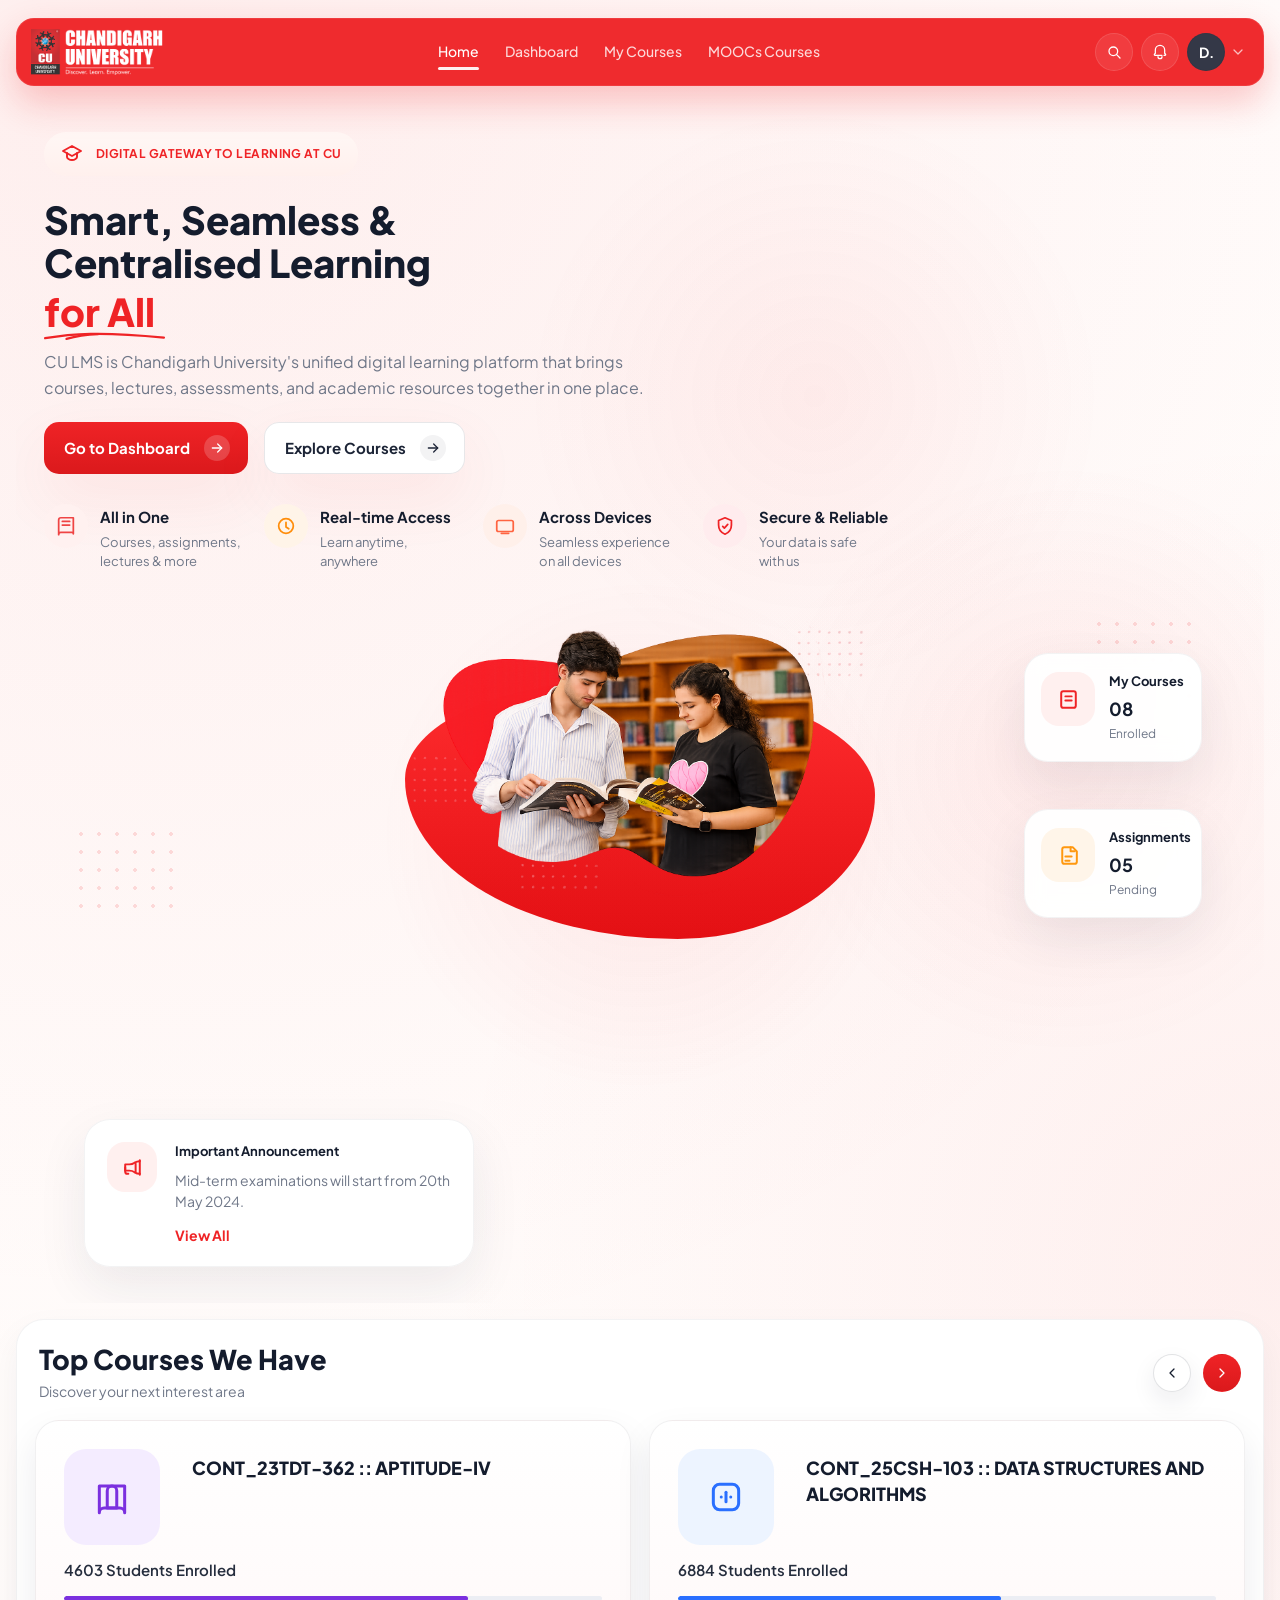
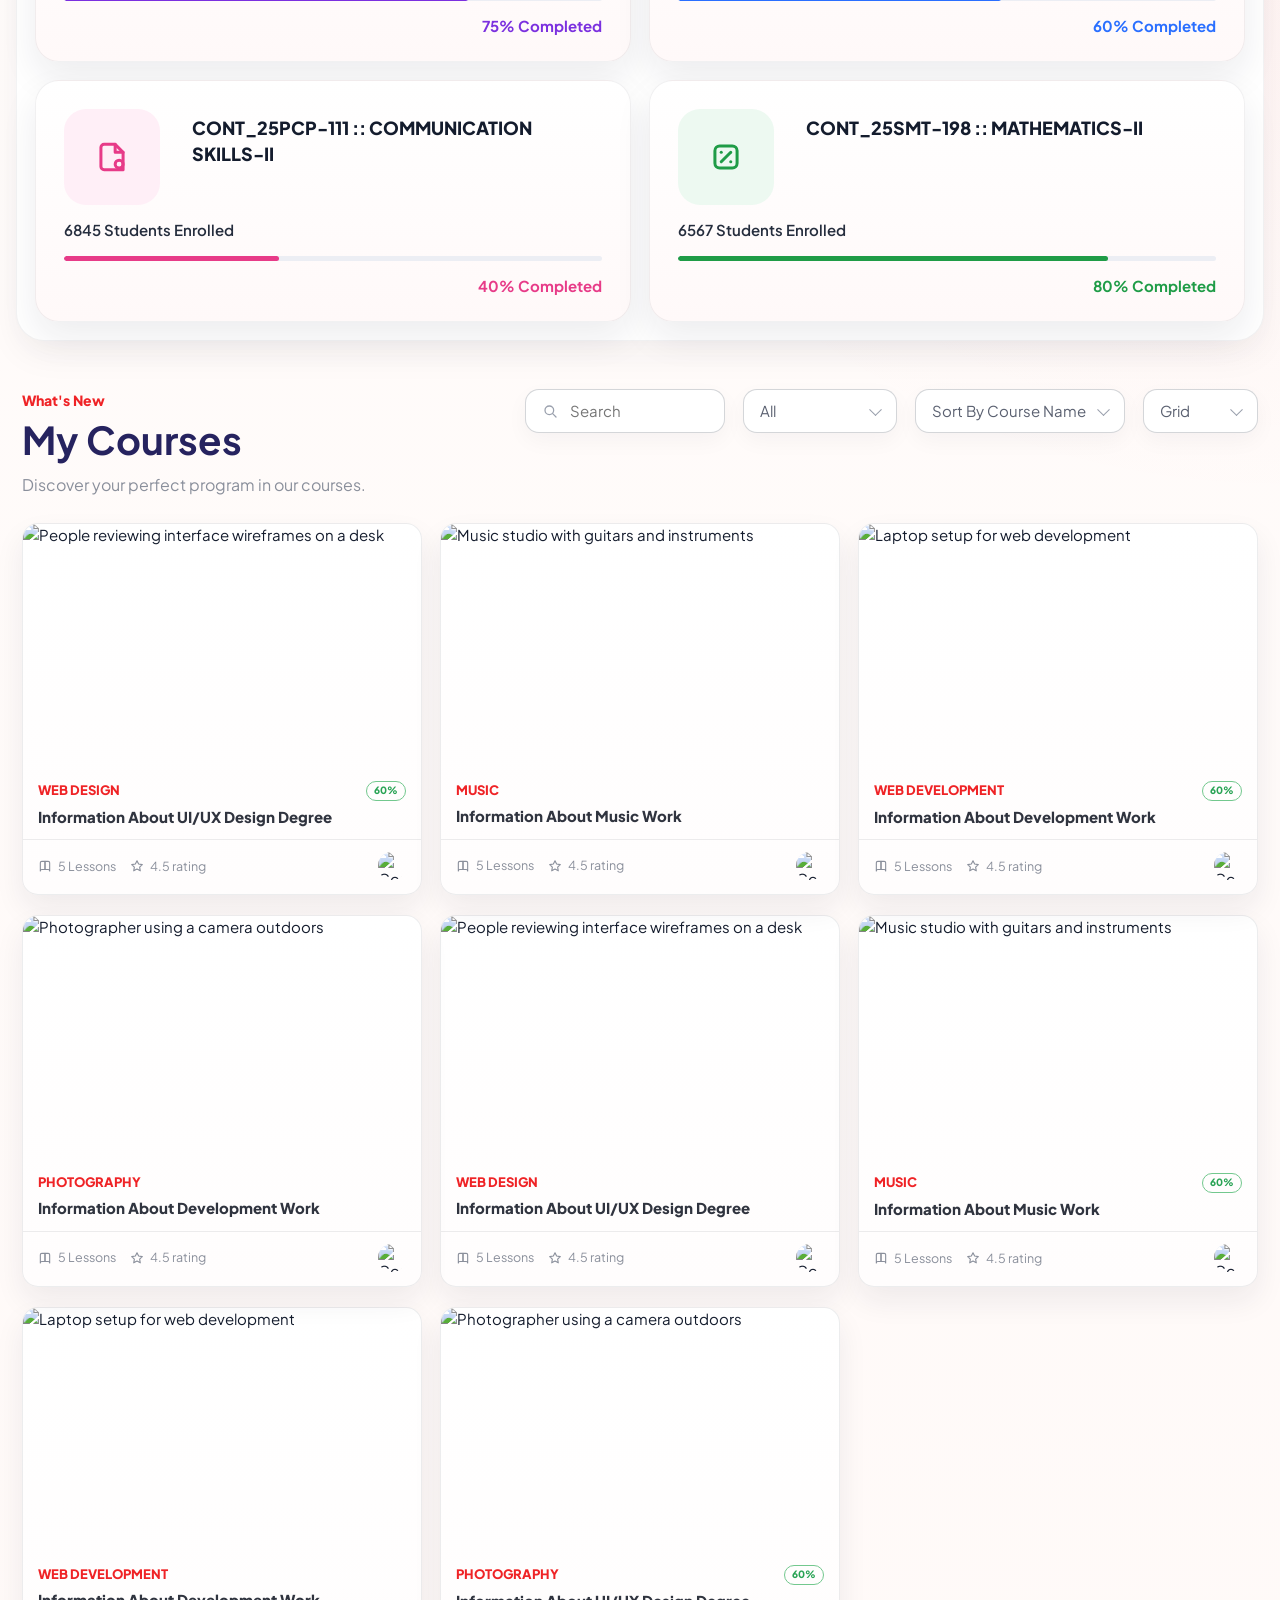
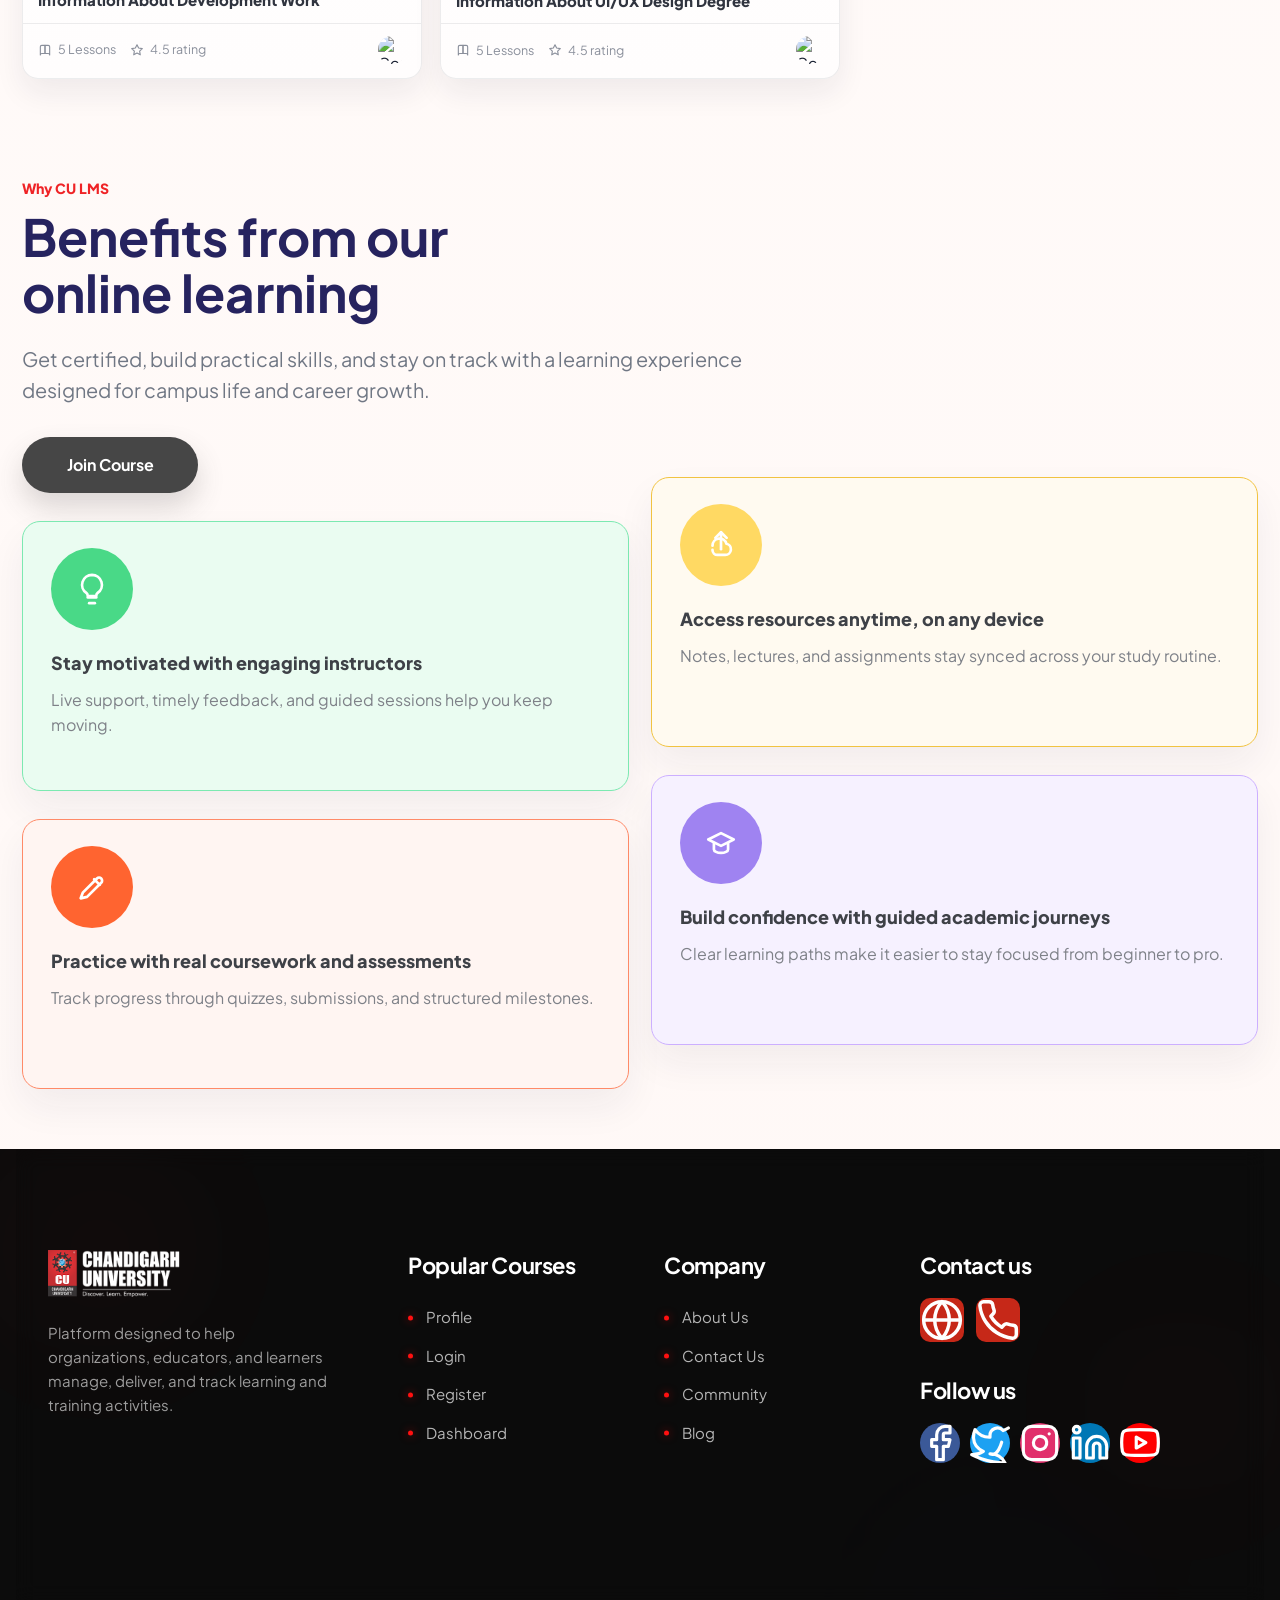
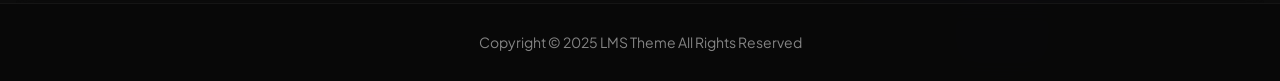
==== commit 3c54ded0: "dh" ====
--- a/index.html
+++ b/index.html
@@ -41,7 +41,6 @@
               </path>
               <path d="M9 19a3 3 0 0 0 6 0"></path>
             </svg>
-            <span class="notification-badge">3</span>
           </button>
           <div class="profile-dropdown" id="profileDropdown">
             <button class="profile-btn" type="button" aria-label="Profile">
--- a/index.css
+++ b/index.css
@@ -3146,8 +3146,9 @@
   .hero {
     grid-template-columns: minmax(0, 1fr);
     gap: 0;
-    padding: 0 22px 22px;
+    padding: 16px 22px 24px;
     border-radius: 28px 28px 0 0;
+    background: linear-gradient(180deg, #fffafa 0%, #fff6f4 100%);
   }
 
   .hero__eyebrow,
@@ -3165,26 +3166,27 @@
   .hero__eyebrow {
     order: 1;
     justify-self: center;
-    margin: 0 auto 30px;
-    padding: 10px 18px;
+    margin: 0 auto 22px;
+    padding: 9px 16px;
     justify-content: center;
     text-align: center;
-    font-size: 12px;
+    font-size: 11px;
     line-height: 1.2;
     letter-spacing: 0.02em;
-    border-radius: 0 0 22px 22px;
+    border-radius: 999px;
   }
 
   .hero__eyebrow-icon {
-    width: 20px;
-    height: 20px;
+    width: 18px;
+    height: 18px;
   }
 
   .hero__title {
     order: 2;
-    max-width: 100%;
-    margin: 0;
-    font-size: clamp(2.1rem, 10vw, 3.15rem);
+    max-width: 680px;
+    margin: 0 auto;
+    text-align: left;
+    font-size: clamp(1.75rem, 7.8vw, 2.25rem);
     line-height: 1.16;
   }
 
@@ -3202,9 +3204,9 @@
     order: 3;
     top: auto;
     right: auto;
-    width: min(96%, 430px);
+    width: min(102%, 430px);
     max-width: 430px;
-    margin: 8px auto 22px;
+    margin: 12px auto 22px;
     transform: none;
     z-index: 2;
   }
@@ -3213,34 +3215,34 @@
     order: 4;
     max-width: 100%;
     margin: 0;
-    font-size: 16px;
+    font-size: 14px;
     line-height: 1.58;
   }
 
   .hero__actions {
     order: 5;
-    grid-template-columns: minmax(0, 1fr);
-    gap: 14px;
-    margin-top: 28px;
+    grid-template-columns: repeat(2, minmax(0, 1fr));
+    gap: 12px;
+    margin-top: 26px;
   }
 
   .primary-btn,
   .secondary-btn {
     position: relative;
     width: 100%;
-    min-height: 58px;
-    padding: 14px 70px 14px 24px;
+    min-height: 54px;
+    padding: 12px 42px 12px 12px;
     justify-content: center;
     border-radius: 16px;
-    font-size: 17px;
-    gap: 18px;
+    font-size: 13px;
+    gap: 8px;
   }
 
   .btn-icon {
     position: absolute;
-    right: 18px;
-    width: 36px;
-    height: 36px;
+    right: 10px;
+    width: 30px;
+    height: 30px;
   }
 
   .feature-list {
@@ -3254,20 +3256,20 @@
 
   .hero__shape--main {
     order: 3;
-    top: 318px;
+    top: 258px;
     right: auto;
-    left: 20px;
-    width: 310px;
-    height: 220px;
+    left: 18px;
+    width: 300px;
+    height: 216px;
     z-index: 1;
   }
 
   .hero__shape--soft {
     order: 3;
-    top: 270px;
-    right: -42px;
-    width: 360px;
-    height: 390px;
+    top: 222px;
+    right: -48px;
+    width: 365px;
+    height: 398px;
     z-index: 1;
   }
 
@@ -3275,7 +3277,7 @@
     display: block;
     order: 3;
     left: 22px;
-    top: 442px;
+    top: 418px;
     width: 90px;
     height: 88px;
     opacity: 0.55;
@@ -3283,11 +3285,11 @@
 
   .hero__dots--right {
     order: 2;
-    top: 158px;
-    right: 28px;
-    width: 92px;
-    height: 100px;
-    opacity: 0.55;
+    top: 196px;
+    right: 42px;
+    width: 82px;
+    height: 88px;
+    opacity: 0.42;
   }
 }
 
@@ -3298,21 +3300,44 @@
 
   .hero__eyebrow {
     max-width: calc(100% - 16px);
-    font-size: 11px;
+    font-size: 10px;
   }
 
   .hero__title {
-    font-size: clamp(2rem, 10.6vw, 2.75rem);
+    font-size: clamp(1.55rem, 7.8vw, 2rem);
   }
 
   .hero__description {
-    font-size: 15px;
+    font-size: 13px;
   }
 
   .primary-btn,
   .secondary-btn {
-    min-height: 56px;
-    font-size: 16px;
+    min-height: 50px;
+    font-size: 12px;
+  }
+
+  .hero__shape--main {
+    top: 244px;
+    left: 8px;
+    width: 270px;
+    height: 194px;
+  }
+
+  .hero__shape--soft {
+    top: 210px;
+    right: -58px;
+    width: 330px;
+    height: 360px;
+  }
+
+  .hero__dots--left {
+    top: 390px;
+  }
+
+  .hero__dots--right {
+    top: 184px;
+    right: 12px;
   }
 }
 
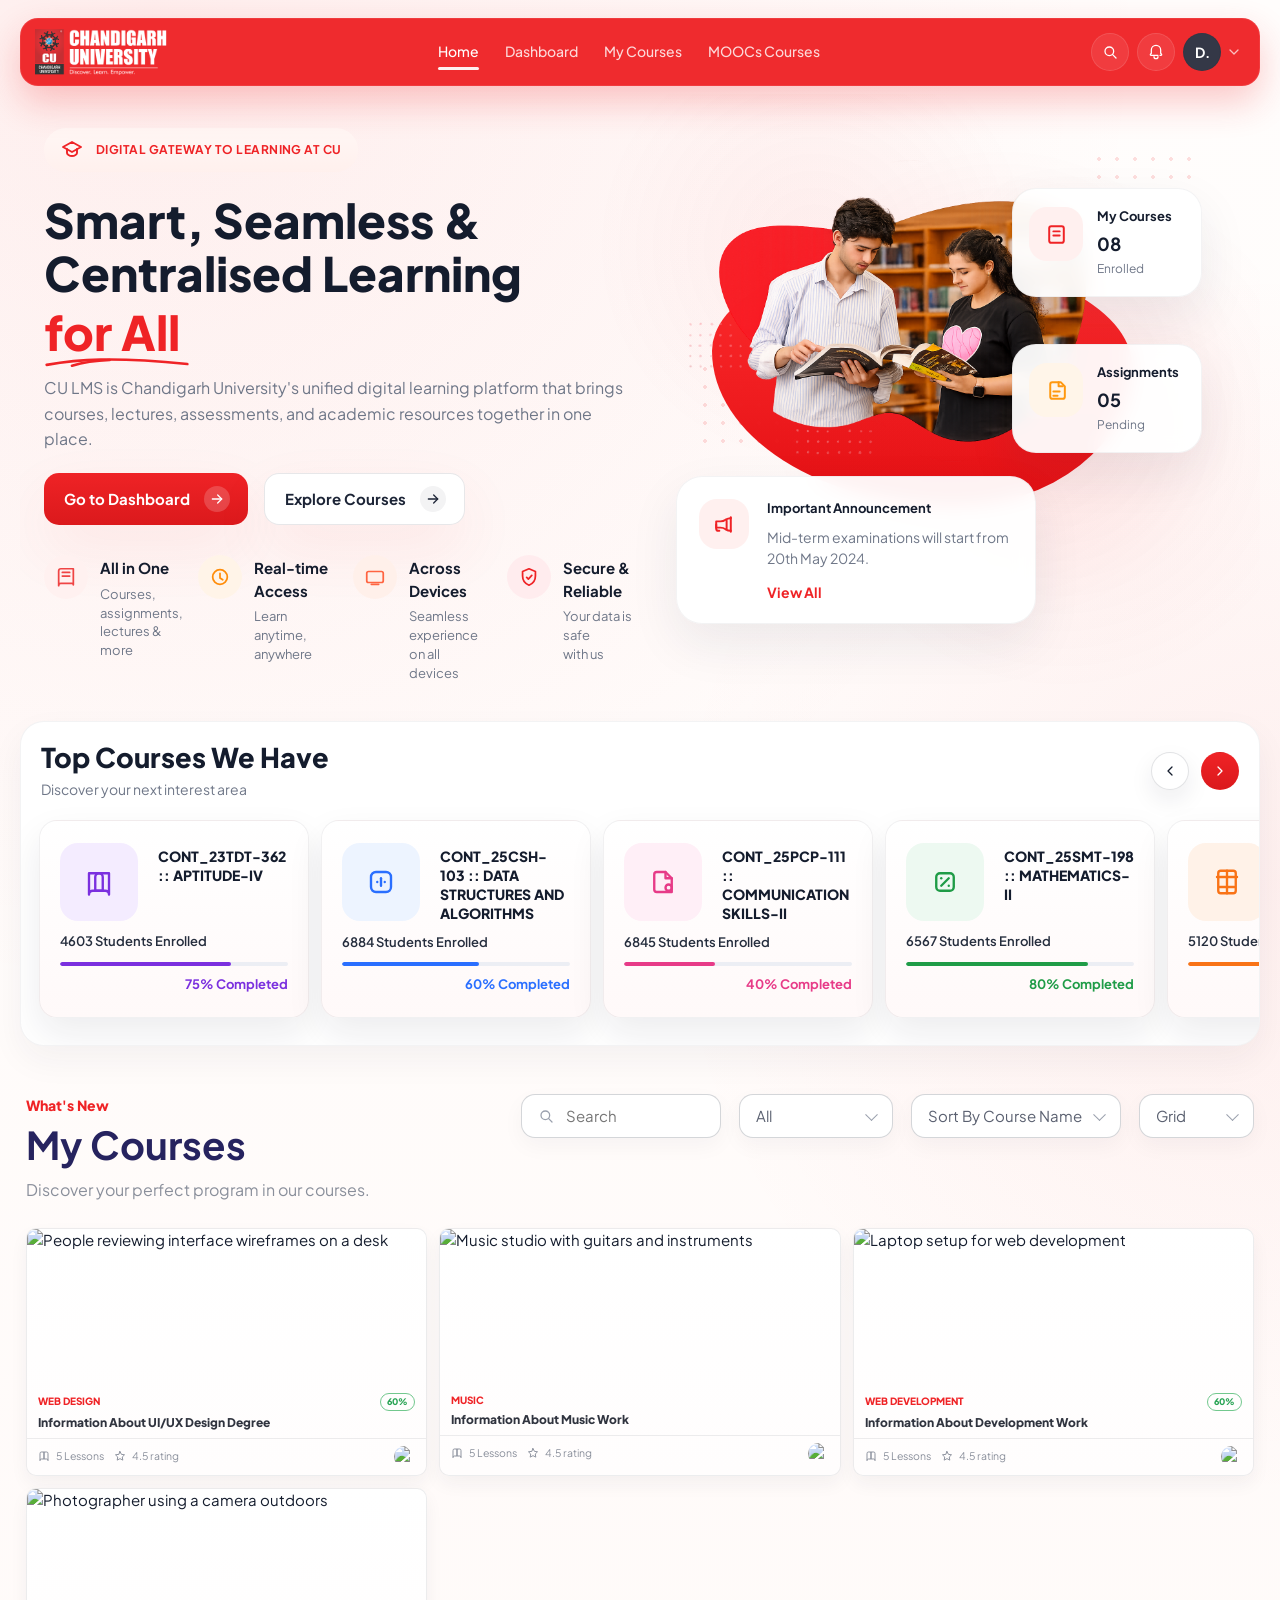
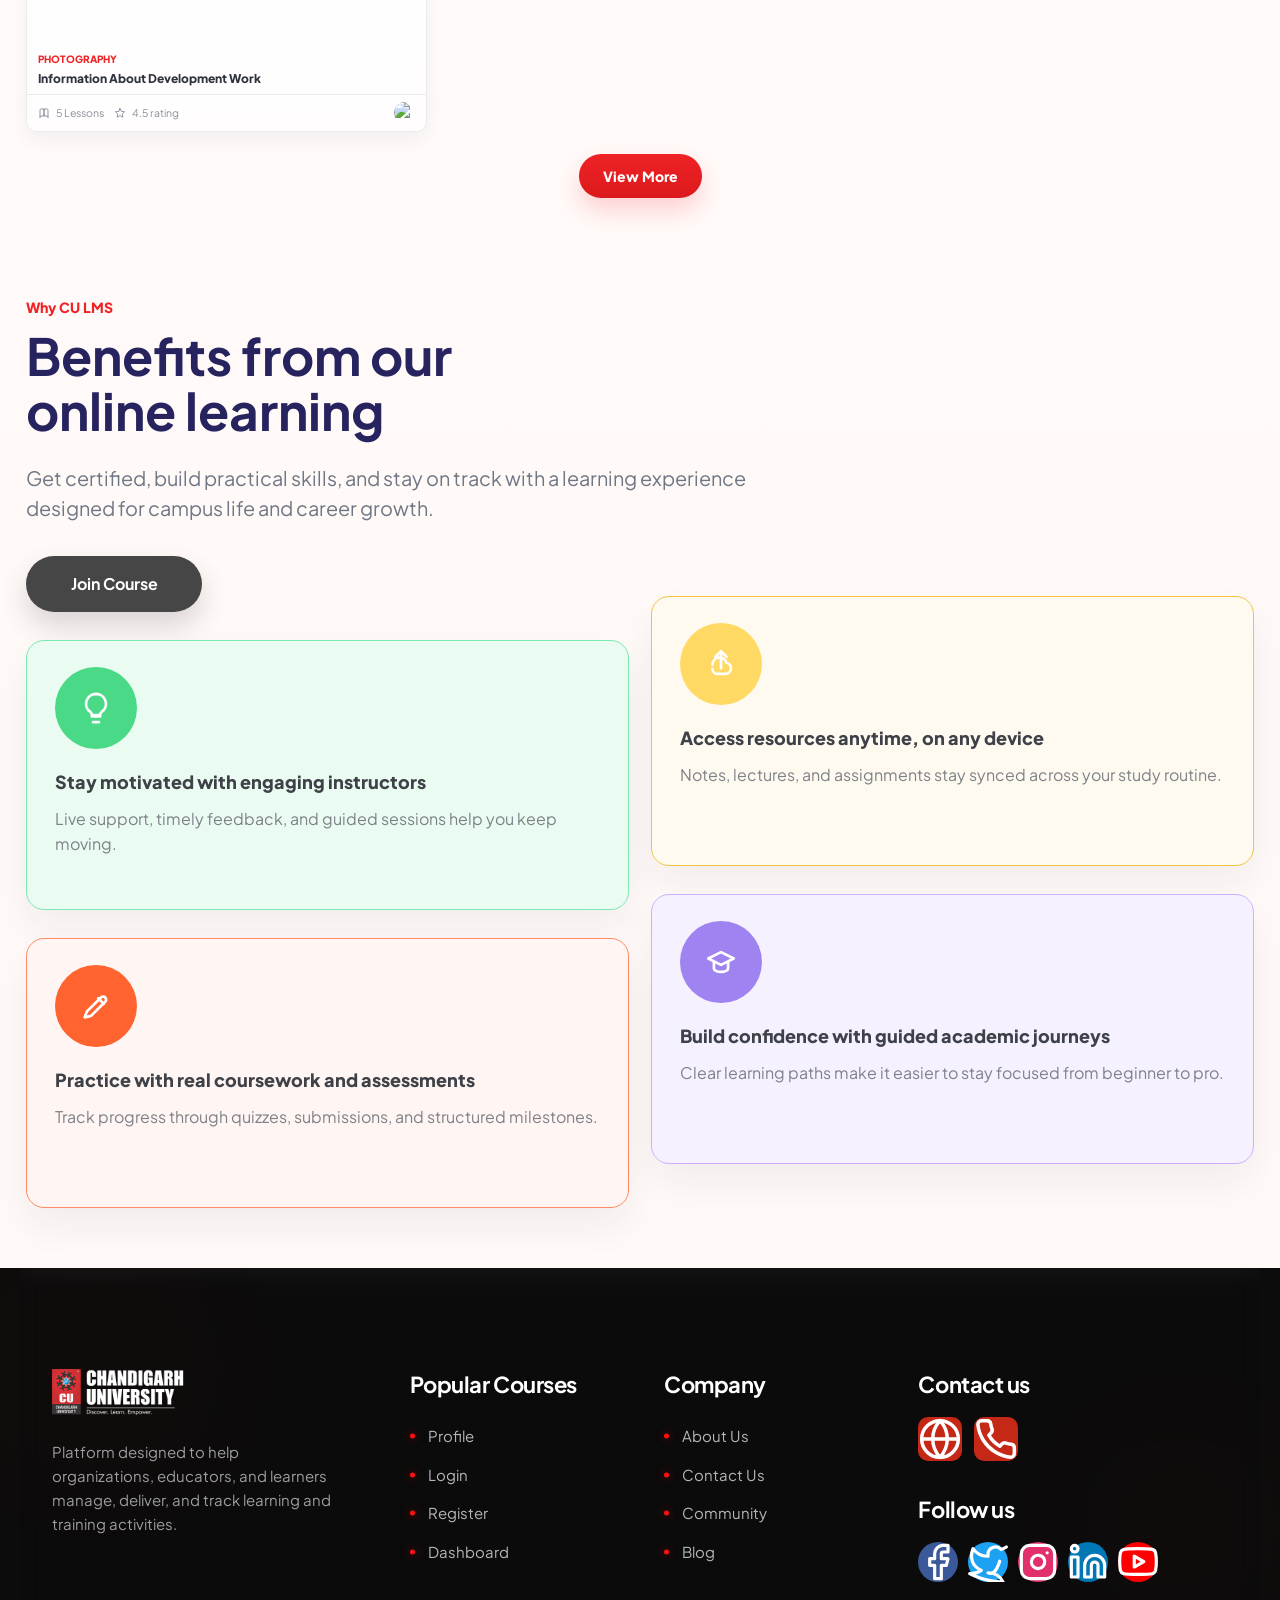
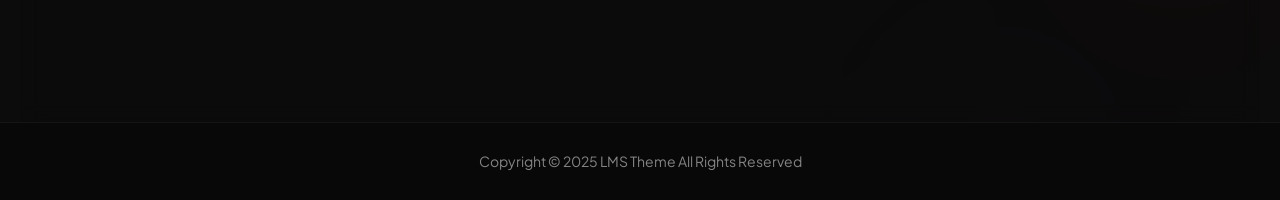
==== commit 8c63c6af: "g" ====
--- a/index.html
+++ b/index.html
@@ -23,7 +23,7 @@
         <nav class="navbar__links" id="primary-navigation" aria-label="Primary">
           <a class="nav-link active" href="index.html">Home</a>
           <a class="nav-link" href="dashboard.html">Dashboard</a>
-          <a class="nav-link" href="#courses">My Courses</a>
+          <a class="nav-link" href="mycourses.html">My Courses</a>
           <a class="nav-link" href="moocs.html">MOOCs Courses</a>
 
         </nav>
@@ -332,6 +332,159 @@
               <strong>80% Completed</strong>
             </div>
           </article>
+
+          <article class="course-card course-card--orange" tabindex="0">
+            <span class="course-card__icon">
+              <svg viewBox="0 0 24 24" aria-hidden="true">
+                <path d="M12 3v18"></path>
+                <path d="M4 8h16"></path>
+                <path d="M6 16h12"></path>
+                <path d="M7 3h10a2 2 0 0 1 2 2v14a2 2 0 0 1-2 2H7a2 2 0 0 1-2-2V5a2 2 0 0 1 2-2Z"></path>
+              </svg>
+            </span>
+            <h3>CONT_25AIML-210 :: ARTIFICIAL INTELLIGENCE</h3>
+            <p>5120 Students Enrolled</p>
+            <div class="progress">
+              <div class="progress__track">
+                <span style="width: 55%"></span>
+              </div>
+              <strong>55% Completed</strong>
+            </div>
+          </article>
+
+          <article class="course-card course-card--teal" tabindex="0">
+            <span class="course-card__icon">
+              <svg viewBox="0 0 24 24" aria-hidden="true">
+                <path d="M4 6h16"></path>
+                <path d="M4 12h16"></path>
+                <path d="M4 18h16"></path>
+                <circle cx="8" cy="6" r="1.5"></circle>
+                <circle cx="12" cy="12" r="1.5"></circle>
+                <circle cx="16" cy="18" r="1.5"></circle>
+              </svg>
+            </span>
+            <h3>CONT_25CSE-204 :: DATABASE MANAGEMENT</h3>
+            <p>5482 Students Enrolled</p>
+            <div class="progress">
+              <div class="progress__track">
+                <span style="width: 65%"></span>
+              </div>
+              <strong>65% Completed</strong>
+            </div>
+          </article>
+
+          <article class="course-card course-card--violet course-card--clone" tabindex="-1" aria-hidden="true">
+            <span class="course-card__icon">
+              <svg viewBox="0 0 24 24" aria-hidden="true">
+                <path d="M4 5h8a3 3 0 0 1 3 3v11H7a3 3 0 0 0-3 3z"></path>
+                <path d="M20 5h-8a3 3 0 0 0-3 3v11h8a3 3 0 0 1 3 3z"></path>
+              </svg>
+            </span>
+            <h3>CONT_23TDT-362 :: APTITUDE-IV</h3>
+            <p>4603 Students Enrolled</p>
+            <div class="progress">
+              <div class="progress__track">
+                <span style="width: 75%"></span>
+              </div>
+              <strong>75% Completed</strong>
+            </div>
+          </article>
+
+          <article class="course-card course-card--blue course-card--clone" tabindex="-1" aria-hidden="true">
+            <span class="course-card__icon">
+              <svg viewBox="0 0 24 24" aria-hidden="true">
+                <rect x="4" y="4" width="16" height="16" rx="4"></rect>
+                <path d="M9 12h.01"></path>
+                <path d="M15 12h.01"></path>
+                <path d="M12 9v6"></path>
+              </svg>
+            </span>
+            <h3>CONT_25CSH-103 :: DATA STRUCTURES AND ALGORITHMS</h3>
+            <p>6884 Students Enrolled</p>
+            <div class="progress">
+              <div class="progress__track">
+                <span style="width: 60%"></span>
+              </div>
+              <strong>60% Completed</strong>
+            </div>
+          </article>
+
+          <article class="course-card course-card--pink course-card--clone" tabindex="-1" aria-hidden="true">
+            <span class="course-card__icon">
+              <svg viewBox="0 0 24 24" aria-hidden="true">
+                <path d="M7 4h7l5 5v11H7a2 2 0 0 1-2-2V6a2 2 0 0 1 2-2Z"></path>
+                <path d="M14 4v5h5"></path>
+                <circle cx="16.5" cy="16.5" r="2.5"></circle>
+              </svg>
+            </span>
+            <h3>CONT_25PCP-111 :: COMMUNICATION SKILLS-II</h3>
+            <p>6845 Students Enrolled</p>
+            <div class="progress">
+              <div class="progress__track">
+                <span style="width: 40%"></span>
+              </div>
+              <strong>40% Completed</strong>
+            </div>
+          </article>
+
+          <article class="course-card course-card--green course-card--clone" tabindex="-1" aria-hidden="true">
+            <span class="course-card__icon">
+              <svg viewBox="0 0 24 24" aria-hidden="true">
+                <rect x="5" y="5" width="14" height="14" rx="3"></rect>
+                <path d="M9 15l6-6"></path>
+                <path d="M9 9h.01"></path>
+                <path d="M15 15h.01"></path>
+              </svg>
+            </span>
+            <h3>CONT_25SMT-198 :: MATHEMATICS-II</h3>
+            <p>6567 Students Enrolled</p>
+            <div class="progress">
+              <div class="progress__track">
+                <span style="width: 80%"></span>
+              </div>
+              <strong>80% Completed</strong>
+            </div>
+          </article>
+
+          <article class="course-card course-card--orange course-card--clone" tabindex="-1" aria-hidden="true">
+            <span class="course-card__icon">
+              <svg viewBox="0 0 24 24" aria-hidden="true">
+                <path d="M12 3v18"></path>
+                <path d="M4 8h16"></path>
+                <path d="M6 16h12"></path>
+                <path d="M7 3h10a2 2 0 0 1 2 2v14a2 2 0 0 1-2 2H7a2 2 0 0 1-2-2V5a2 2 0 0 1 2-2Z"></path>
+              </svg>
+            </span>
+            <h3>CONT_25AIML-210 :: ARTIFICIAL INTELLIGENCE</h3>
+            <p>5120 Students Enrolled</p>
+            <div class="progress">
+              <div class="progress__track">
+                <span style="width: 55%"></span>
+              </div>
+              <strong>55% Completed</strong>
+            </div>
+          </article>
+
+          <article class="course-card course-card--teal course-card--clone" tabindex="-1" aria-hidden="true">
+            <span class="course-card__icon">
+              <svg viewBox="0 0 24 24" aria-hidden="true">
+                <path d="M4 6h16"></path>
+                <path d="M4 12h16"></path>
+                <path d="M4 18h16"></path>
+                <circle cx="8" cy="6" r="1.5"></circle>
+                <circle cx="12" cy="12" r="1.5"></circle>
+                <circle cx="16" cy="18" r="1.5"></circle>
+              </svg>
+            </span>
+            <h3>CONT_25CSE-204 :: DATABASE MANAGEMENT</h3>
+            <p>5482 Students Enrolled</p>
+            <div class="progress">
+              <div class="progress__track">
+                <span style="width: 65%"></span>
+              </div>
+              <strong>65% Completed</strong>
+            </div>
+          </article>
         </div>
       </section>
 
@@ -655,6 +808,10 @@
                 alt="Course mentor" />
             </div>
           </article>
+        </div>
+
+        <div class="discover-more">
+          <a class="view-more-btn" href="mycourses.html">View More</a>
         </div>
       </section>
 
--- a/index.css
+++ b/index.css
@@ -861,11 +861,12 @@
 
 .courses-section {
   margin-top: 16px;
-  padding: 24px 18px 18px;
-  border-radius: 28px;
+  padding: 20px 16px 16px;
+  border-radius: 24px;
   background: #fff;
   box-shadow: 0 14px 34px rgba(30, 35, 62, 0.05);
   border: 1px solid rgba(20, 28, 45, 0.05);
+  overflow: hidden;
 }
 
 .section-header {
@@ -911,23 +912,43 @@
 }
 
 .course-grid {
-  display: grid;
-  grid-template-columns: repeat(4, minmax(0, 1fr));
-  gap: 18px;
+  display: flex;
+  gap: 14px;
+  width: max-content;
+  min-width: max-content;
+  padding: 2px 2px 12px;
+  animation: courses-marquee 18s linear infinite;
+  will-change: transform;
+}
+
+.courses-section:hover .course-grid,
+.courses-section:focus-within .course-grid {
+  animation-play-state: paused;
+}
+
+@keyframes courses-marquee {
+  from {
+    transform: translateX(0);
+  }
+
+  to {
+    transform: translateX(-50%);
+  }
 }
 
 .course-card {
   display: grid;
-  grid-template-columns: 110px minmax(0, 1fr);
+  flex: 0 0 285px;
+  grid-template-columns: 82px minmax(0, 1fr);
   grid-template-areas:
     "icon title"
     "enrolled enrolled"
     "progress progress";
   align-items: start;
-  column-gap: 18px;
-  row-gap: 14px;
-  padding: 28px 28px 24px;
-  border-radius: 24px;
+  column-gap: 16px;
+  row-gap: 10px;
+  padding: 18px 20px 16px;
+  border-radius: 18px;
   background: linear-gradient(180deg, #ffffff 0%, #fff9f9 100%);
   border: 1px solid rgba(20, 28, 45, 0.06);
   box-shadow: 0 16px 36px rgba(20, 28, 45, 0.08);
@@ -965,25 +986,25 @@
   display: inline-flex;
   align-items: center;
   justify-content: center;
-  width: 96px;
-  height: 96px;
-  border-radius: 22px;
+  width: 74px;
+  height: 74px;
+  border-radius: 18px;
   margin-bottom: 0;
   transition: transform 220ms ease, box-shadow 220ms ease;
 }
 
 .course-card__icon svg {
-  width: 38px;
-  height: 38px;
+  width: 30px;
+  height: 30px;
 }
 
 .course-card h3 {
   grid-area: title;
   margin: 0;
   min-height: 0;
-  padding-top: 6px;
-  font-size: 18px;
-  line-height: 1.45;
+  padding-top: 4px;
+  font-size: 14px;
+  line-height: 1.35;
   font-weight: 800;
   letter-spacing: 0;
 }
@@ -992,19 +1013,19 @@
   grid-area: enrolled;
   margin: 0;
   color: #252d3d;
-  font-size: 15px;
+  font-size: 13px;
   font-weight: 600;
 }
 
 .progress {
   grid-area: progress;
   display: grid;
-  gap: 14px;
+  gap: 9px;
 }
 
 .progress__track {
   position: relative;
-  height: 5px;
+  height: 4px;
   border-radius: 999px;
   background: #eceef4;
   overflow: hidden;
@@ -1019,7 +1040,7 @@
 
 .progress strong {
   display: block;
-  font-size: 15px;
+  font-size: 13px;
   font-weight: 700;
   text-align: right;
   background: transparent;
@@ -1079,6 +1100,34 @@
 
 .course-card--green .progress__track span {
   background: #1f9c47;
+}
+
+.course-card--orange .course-card__icon {
+  color: #f97316;
+  background: #fff2e8;
+}
+
+.course-card--orange .progress__track span,
+.course-card--orange .progress strong {
+  color: #f97316;
+}
+
+.course-card--orange .progress__track span {
+  background: #f97316;
+}
+
+.course-card--teal .course-card__icon {
+  color: #0d9488;
+  background: #e8fbf8;
+}
+
+.course-card--teal .progress__track span,
+.course-card--teal .progress strong {
+  color: #0d9488;
+}
+
+.course-card--teal .progress__track span {
+  background: #0d9488;
 }
 
 .page-anchor {
@@ -1190,15 +1239,15 @@
 .discover-grid {
   display: grid;
   grid-template-columns: repeat(4, minmax(0, 1fr));
-  gap: 20px 18px;
+  gap: 12px;
 }
 
 .discover-card, .mooc-card {
   overflow: hidden;
-  border-radius: 16px;
+  border-radius: 10px;
   background: linear-gradient(180deg, #ffffff 0%, #fffdfd 100%);
   border: 1px solid rgba(20, 28, 45, 0.08);
-  box-shadow: 0 14px 30px rgba(30, 35, 62, 0.07);
+  box-shadow: 0 8px 18px rgba(30, 35, 62, 0.05);
   transition:
     transform 220ms ease,
     box-shadow 220ms ease,
@@ -1211,13 +1260,13 @@
 
 .discover-card__image {
   width: 100%;
-  aspect-ratio: 1.62 / 1;
+  aspect-ratio: 2.55 / 1;
   object-fit: cover;
   transition: transform 280ms ease, filter 220ms ease;
 }
 
 .discover-card__body {
-  padding: 11px 15px 13px;
+  padding: 7px 11px 8px;
 }
 
 .discover-card__meta {
@@ -1225,12 +1274,12 @@
   align-items: center;
   justify-content: space-between;
   gap: 12px;
-  margin-bottom: 6px;
+  margin-bottom: 4px;
 }
 
 .discover-card__meta span:first-child {
   color: var(--brand);
-  font-size: 13px;
+  font-size: 10px;
   font-weight: 800;
   text-transform: uppercase;
 }
@@ -1239,20 +1288,20 @@
   display: inline-flex;
   align-items: center;
   justify-content: center;
-  min-width: 34px;
-  height: 20px;
-  padding: 0 7px;
+  min-width: 30px;
+  height: 18px;
+  padding: 0 6px;
   border-radius: 999px;
   border: 1px solid #73c88e;
   color: #28a354;
-  font-size: 10px;
+  font-size: 9px;
   font-weight: 800;
 }
 
 .discover-card h3, .mooc-card h3 {
   margin: 0;
-  font-size: 15px;
-  line-height: 1.3;
+  font-size: 12px;
+  line-height: 1.25;
   font-weight: 800;
   color: #30343f;
 }
@@ -1262,16 +1311,16 @@
   align-items: center;
   justify-content: space-between;
   gap: 16px;
-  padding: 12px 15px 14px;
+  padding: 7px 11px 8px;
   border-top: 1px solid rgba(20, 28, 45, 0.08);
 }
 
 .discover-card__stats {
   display: flex;
   flex-wrap: wrap;
-  gap: 6px 14px;
+  gap: 4px 10px;
   color: #8a8f9b;
-  font-size: 12.5px;
+  font-size: 10.5px;
 }
 
 .discover-card__stats span {
@@ -1281,16 +1330,423 @@
 }
 
 .discover-card__stats svg {
-  width: 14px;
-  height: 14px;
+  width: 12px;
+  height: 12px;
 }
 
 .discover-card__avatar {
-  width: 28px;
-  height: 28px;
+  width: 21px;
+  height: 21px;
   border-radius: 999px;
   object-fit: cover;
   flex-shrink: 0;
+}
+
+.home-page .discover-grid .discover-card:nth-child(n + 5) {
+  display: none;
+}
+
+.discover-more {
+  display: flex;
+  justify-content: center;
+  margin-top: 22px;
+}
+
+.view-more-btn {
+  display: inline-flex;
+  align-items: center;
+  justify-content: center;
+  min-height: 44px;
+  padding: 0 24px;
+  border-radius: 999px;
+  color: #fff;
+  background: linear-gradient(180deg, var(--brand), var(--brand-dark));
+  box-shadow: 0 12px 26px rgba(239, 35, 38, 0.2);
+  font-size: 14px;
+  font-weight: 800;
+  transition:
+    transform 180ms ease,
+    box-shadow 180ms ease;
+}
+
+.view-more-btn:hover,
+.view-more-btn:focus-visible {
+  transform: translateY(-1px);
+  box-shadow: 0 16px 32px rgba(239, 35, 38, 0.26);
+  outline: none;
+}
+
+.mycourses-shell {
+  padding-top: 28px;
+}
+
+.mycourses-hero {
+  display: grid;
+  grid-template-columns: minmax(0, 1fr) minmax(360px, 0.52fr);
+  gap: 24px;
+  align-items: stretch;
+  padding: 28px;
+  border: 1px solid rgba(20, 28, 45, 0.06);
+  border-radius: 24px;
+  background:
+    linear-gradient(135deg, rgba(239, 35, 38, 0.1), transparent 44%),
+    #ffffff;
+  box-shadow: 0 16px 38px rgba(30, 35, 62, 0.06);
+}
+
+.mycourses-hero__copy {
+  display: flex;
+  flex-direction: column;
+  justify-content: center;
+  min-width: 0;
+}
+
+.mycourses-hero h1 {
+  margin: 10px 0 10px;
+  color: #26235f;
+  font-size: clamp(2.1rem, 4vw, 4rem);
+  line-height: 1.04;
+  font-weight: 800;
+}
+
+.mycourses-hero p {
+  max-width: 680px;
+  margin: 0;
+  color: var(--muted);
+  font-size: 16px;
+  line-height: 1.62;
+}
+
+.mycourses-summary {
+  display: grid;
+  grid-template-columns: repeat(3, minmax(0, 1fr));
+  gap: 12px;
+  align-content: center;
+}
+
+.mycourses-summary div {
+  min-height: 112px;
+  padding: 18px;
+  border: 1px solid rgba(239, 35, 38, 0.1);
+  border-radius: 18px;
+  background: #fff8f7;
+}
+
+.mycourses-summary span {
+  display: block;
+  color: var(--muted);
+  font-size: 12px;
+  font-weight: 800;
+  text-transform: uppercase;
+}
+
+.mycourses-summary strong {
+  display: block;
+  margin-top: 16px;
+  color: var(--brand);
+  font-size: 2rem;
+  line-height: 1;
+  font-weight: 800;
+}
+
+.mycourses-page-section {
+  margin-top: 24px;
+  padding: 20px;
+  border: 1px solid rgba(20, 28, 45, 0.06);
+  border-radius: 24px;
+  background: rgba(255, 255, 255, 0.72);
+  box-shadow: 0 14px 34px rgba(30, 35, 62, 0.05);
+}
+
+.mycourses-list-header {
+  margin-bottom: 18px;
+}
+
+.mycourses-page .discover-toolbar {
+  padding: 8px;
+  border: 1px solid rgba(20, 28, 45, 0.07);
+  border-radius: 16px;
+  background: rgba(255, 255, 255, 0.8);
+}
+
+.mycourses-page .toolbar-field {
+  min-height: 40px;
+  border-radius: 12px;
+  box-shadow: none;
+}
+
+.mycourses-page .discover-header h2 {
+  font-size: clamp(1.6rem, 2.2vw, 2.1rem);
+}
+
+.mycourses-grid {
+  grid-template-columns: repeat(auto-fit, minmax(240px, 1fr));
+}
+
+.mycourses-page .discover-card {
+  border-color: rgba(20, 28, 45, 0.07);
+  background: #ffffff;
+}
+
+.mycourses-page .discover-card__image {
+  aspect-ratio: 2.35 / 1;
+}
+
+.mycourses-page .discover-card h3 {
+  font-size: 13px;
+}
+
+.course-workspace {
+  margin-top: 28px;
+  padding: 24px;
+  border: 1px solid rgba(20, 28, 45, 0.06);
+  border-radius: 24px;
+  background: rgba(255, 255, 255, 0.78);
+  box-shadow: 0 16px 38px rgba(30, 35, 62, 0.06);
+}
+
+.course-workspace__top {
+  display: flex;
+  align-items: flex-start;
+  justify-content: space-between;
+  gap: 24px;
+  margin-bottom: 18px;
+}
+
+.course-workspace__kicker {
+  display: inline-flex;
+  color: var(--brand);
+  font-size: 12px;
+  font-weight: 800;
+  text-transform: uppercase;
+}
+
+.course-workspace h1 {
+  margin: 8px 0 8px;
+  color: #191b30;
+  font-size: clamp(2rem, 3.8vw, 3.4rem);
+  line-height: 1.05;
+  font-weight: 800;
+}
+
+.course-workspace p {
+  max-width: 620px;
+  margin: 0;
+  color: var(--muted);
+  font-size: 15px;
+}
+
+.course-workspace__back {
+  display: inline-flex;
+  align-items: center;
+  justify-content: center;
+  min-height: 40px;
+  padding: 0 16px;
+  border: 1px solid rgba(20, 28, 45, 0.08);
+  border-radius: 999px;
+  background: #ffffff;
+  color: #343b4c;
+  font-size: 13px;
+  font-weight: 800;
+  white-space: nowrap;
+}
+
+.course-metrics {
+  display: grid;
+  grid-template-columns: repeat(4, minmax(0, 1fr));
+  gap: 12px;
+  margin: 18px 0;
+}
+
+.course-metric {
+  padding: 16px;
+  border: 1px solid rgba(239, 35, 38, 0.1);
+  border-radius: 16px;
+  background: #fff8f7;
+}
+
+.course-metric span {
+  display: block;
+  color: var(--muted);
+  font-size: 11px;
+  font-weight: 800;
+  text-transform: uppercase;
+}
+
+.course-metric strong {
+  display: block;
+  margin-top: 10px;
+  color: var(--brand);
+  font-size: 1.65rem;
+  line-height: 1;
+  font-weight: 800;
+}
+
+.course-toolbar {
+  display: flex;
+  align-items: center;
+  justify-content: space-between;
+  gap: 16px;
+  margin: 20px 0 18px;
+  padding: 10px;
+  border: 1px solid rgba(20, 28, 45, 0.06);
+  border-radius: 18px;
+  background: #ffffff;
+}
+
+.course-search {
+  display: inline-flex;
+  align-items: center;
+  gap: 10px;
+  min-height: 40px;
+  width: min(100%, 360px);
+  padding: 0 14px;
+  border: 1px solid rgba(20, 28, 45, 0.1);
+  border-radius: 12px;
+  color: #8991a2;
+  background: #fbfbfc;
+}
+
+.course-search svg {
+  width: 16px;
+  height: 16px;
+  flex-shrink: 0;
+}
+
+.course-search input {
+  width: 100%;
+  border: 0;
+  outline: 0;
+  color: var(--text);
+  font: inherit;
+  background: transparent;
+}
+
+.course-filter-tabs {
+  display: flex;
+  flex-wrap: wrap;
+  justify-content: flex-end;
+  gap: 8px;
+}
+
+.course-filter-tabs button {
+  min-height: 38px;
+  padding: 0 13px;
+  border: 1px solid rgba(20, 28, 45, 0.08);
+  border-radius: 999px;
+  background: #ffffff;
+  color: #4b5567;
+  font-size: 12px;
+  font-weight: 800;
+  cursor: pointer;
+}
+
+.course-filter-tabs button.is-active {
+  color: #ffffff;
+  border-color: transparent;
+  background: var(--brand);
+}
+
+.mycourse-grid {
+  display: grid;
+  grid-template-columns: repeat(4, minmax(0, 1fr));
+  gap: 18px;
+}
+
+.mycourse-card {
+  overflow: hidden;
+  border: 1px solid rgba(20, 28, 45, 0.07);
+  border-radius: 24px;
+  background: #ffffff;
+  box-shadow: 0 12px 28px rgba(30, 35, 62, 0.06);
+  cursor: pointer;
+  transition:
+    transform 180ms ease,
+    box-shadow 180ms ease,
+    border-color 180ms ease;
+}
+
+.mycourse-card:hover,
+.mycourse-card:focus-visible {
+  transform: translateY(-4px);
+  border-color: rgba(239, 35, 38, 0.18);
+  box-shadow: 0 18px 34px rgba(30, 35, 62, 0.1);
+  outline: none;
+}
+
+.mycourse-card__image {
+  width: 100%;
+  aspect-ratio: 1.9 / 1;
+  object-fit: cover;
+  border-radius: 22px 22px 0 0;
+}
+
+.mycourse-card__body {
+  padding: 16px;
+}
+
+.mycourse-card__meta,
+.mycourse-card__footer {
+  display: flex;
+  align-items: center;
+  justify-content: space-between;
+  gap: 12px;
+}
+
+.mycourse-card__category {
+  color: var(--brand);
+  font-size: 10px;
+  font-weight: 800;
+  text-transform: uppercase;
+}
+
+.mycourse-card__progress-value {
+  color: #1f9c47;
+  font-size: 11px;
+  font-weight: 800;
+}
+
+.mycourse-card h3 {
+  min-height: 44px;
+  margin: 7px 0 12px;
+  color: #2f3442;
+  font-size: 15px;
+  line-height: 1.35;
+  font-weight: 800;
+}
+
+.mycourse-progress {
+  height: 5px;
+  overflow: hidden;
+  border-radius: 999px;
+  background: #eef0f5;
+}
+
+.mycourse-progress span {
+  display: block;
+  height: 100%;
+  border-radius: inherit;
+  background: linear-gradient(90deg, var(--brand), #ff8d0a);
+}
+
+.mycourse-card__footer {
+  margin-top: 12px;
+  color: var(--muted);
+  font-size: 12px;
+  font-weight: 700;
+}
+
+.mycourse-card__footer a {
+  display: inline-flex;
+  align-items: center;
+  justify-content: center;
+  min-height: 30px;
+  padding: 0 12px;
+  border-radius: 999px;
+  color: #ffffff;
+  background: var(--brand);
+  font-size: 11px;
+  font-weight: 800;
 }
 
 .course-card:hover,
@@ -2292,38 +2748,39 @@
   }
 
   .course-card {
-    grid-template-columns: 92px minmax(0, 1fr);
+    flex-basis: 250px;
+    grid-template-columns: 70px minmax(0, 1fr);
     grid-template-areas:
       "icon title"
       "enrolled enrolled"
       "progress progress";
     row-gap: 8px;
-    column-gap: 18px;
-    padding: 18px 18px 16px;
-    border-radius: 24px;
+    column-gap: 14px;
+    padding: 16px 16px 14px;
+    border-radius: 18px;
     background: rgba(255, 255, 255, 0.96);
     box-shadow: 0 14px 32px rgba(30, 35, 62, 0.08);
   }
 
   .course-card__icon {
-    width: 92px;
-    height: 92px;
-    border-radius: 22px;
+    width: 70px;
+    height: 70px;
+    border-radius: 17px;
   }
 
   .course-card__icon svg {
-    width: 36px;
-    height: 36px;
+    width: 28px;
+    height: 28px;
   }
 
   .course-card h3 {
     padding-top: 2px;
-    font-size: 16px;
+    font-size: 14px;
     line-height: 1.3;
   }
 
   .course-card p {
-    font-size: 14px;
+    font-size: 13px;
   }
 
   .progress {
@@ -2335,7 +2792,7 @@
   }
 
   .progress strong {
-    font-size: 13px;
+    font-size: 12px;
     text-align: right;
   }
 
@@ -3071,19 +3528,20 @@
   }
 
   .course-card {
-    grid-template-columns: 74px minmax(0, 1fr);
+    flex-basis: 230px;
+    grid-template-columns: 62px minmax(0, 1fr);
     column-gap: 12px;
-    padding: 16px 14px 14px;
+    padding: 14px 13px 13px;
   }
 
   .course-card__icon {
-    width: 74px;
-    height: 74px;
+    width: 62px;
+    height: 62px;
   }
 
   .course-card__icon svg {
-    width: 30px;
-    height: 30px;
+    width: 26px;
+    height: 26px;
   }
 }
 
@@ -5169,3 +5627,560 @@
 .timeline-card:hover .empty-icon {
   transform: scale(1.1) rotate(-5deg);
 }
+
+/* Responsive viewport polish */
+html,
+body {
+  width: 100%;
+  max-width: 100%;
+}
+
+body {
+  overflow-x: clip;
+}
+
+.navbar,
+.hero,
+.course-grid,
+.discover-grid,
+.benefits-section,
+.benefits-grid,
+.dashboard-grid,
+.moocs-tabs,
+.content-header,
+.connection-banner,
+.footer-grid {
+  min-width: 0;
+}
+
+.nav-link,
+.hero__title,
+.course-card h3,
+.discover-card h3,
+.benefit-card h3,
+.dash-hero__title,
+.footer-title,
+.moocs-title,
+.content-title {
+  overflow-wrap: anywhere;
+}
+
+@media (min-width: 1181px) and (max-width: 1380px) {
+  :root {
+    --shell: 1240px;
+    --font-hero: clamp(2.6rem, 3.7vw, 3.6rem);
+  }
+
+  .hero {
+    grid-template-columns: minmax(0, 0.95fr) minmax(480px, 0.9fr);
+    min-height: 570px;
+    gap: 24px;
+    padding: 34px 24px 22px;
+  }
+
+  .hero__visual {
+    min-height: 520px;
+  }
+
+  .hero__image {
+    top: 20px;
+    right: 74px;
+    width: min(520px, calc(100% - 72px));
+    transform: none;
+  }
+
+  .hero__shape--main {
+    top: 128px;
+    left: auto;
+    right: 104px;
+    width: 420px;
+    height: 250px;
+    transform: none;
+  }
+
+  .hero__shape--soft {
+    top: 22px;
+    right: 0;
+    width: 470px;
+    height: 470px;
+    transform: none;
+  }
+
+  .floating-card {
+    width: 190px;
+  }
+
+  .announcement-card {
+    left: 8px;
+    bottom: 24px;
+    width: min(360px, calc(100% - 56px));
+  }
+
+  .course-grid {
+    gap: 12px;
+  }
+
+  .course-card {
+    flex-basis: 270px;
+    grid-template-columns: 82px minmax(0, 1fr);
+    padding: 22px 20px;
+  }
+
+  .course-card__icon {
+    width: 78px;
+    height: 78px;
+  }
+
+  .discover-grid {
+    grid-template-columns: repeat(3, minmax(0, 1fr));
+  }
+}
+
+@media (min-width: 1381px) {
+  .discover-section {
+    padding-top: 16px;
+  }
+
+  .discover-header {
+    margin-bottom: 20px;
+  }
+
+  .discover-header h2 {
+    font-size: clamp(1.9rem, 2.5vw, 2.65rem);
+  }
+
+  .discover-grid {
+    gap: 12px 14px;
+  }
+
+  .discover-card__image {
+    aspect-ratio: 2.7 / 1;
+  }
+
+  .discover-card__body {
+    padding: 7px 10px 8px;
+  }
+
+  .discover-card__footer {
+    padding: 7px 10px 8px;
+  }
+}
+
+@media (min-width: 821px) and (max-width: 1180px) {
+  .hero {
+    min-height: auto;
+    padding: 34px 26px 28px;
+  }
+
+  .hero__visual {
+    min-height: 520px;
+  }
+
+  .hero__image {
+    top: 0;
+    width: min(620px, 74vw);
+  }
+
+  .hero__shape--main {
+    top: 112px;
+    width: min(520px, 70vw);
+  }
+
+  .announcement-card {
+    bottom: 24px;
+  }
+
+  .course-grid,
+  .discover-grid,
+  .benefits-grid {
+    grid-template-columns: repeat(2, minmax(0, 1fr));
+  }
+
+  .toolbar-field--search,
+  .toolbar-field--wide {
+    flex: 1 1 220px;
+  }
+
+  .footer-grid {
+    grid-template-columns: repeat(2, minmax(0, 1fr));
+  }
+
+  .mycourses-hero {
+    grid-template-columns: minmax(0, 1fr);
+  }
+
+  .mycourses-summary {
+    max-width: 720px;
+  }
+
+  .course-metrics,
+  .mycourse-grid {
+    grid-template-columns: repeat(2, minmax(0, 1fr));
+  }
+}
+
+@media (max-width: 820px) {
+  .hero {
+    display: grid;
+    grid-template-columns: minmax(0, 1fr);
+    gap: 22px;
+    padding: 28px 0 18px;
+  }
+
+  .hero__content,
+  .hero__visual {
+    display: block;
+  }
+
+  .hero__content {
+    padding: 0;
+  }
+
+  .hero__eyebrow,
+  .hero__title,
+  .hero__description,
+  .hero__actions,
+  .feature-list,
+  .announcement-card {
+    grid-column: auto;
+  }
+
+  .hero__title {
+    font-size: clamp(2rem, 8vw, 3rem);
+  }
+
+  .hero__description {
+    max-width: 620px;
+    font-size: clamp(0.95rem, 2.5vw, 1.15rem);
+  }
+
+  .hero__visual {
+    position: relative;
+    min-height: 470px;
+  }
+
+  .hero__image {
+    position: absolute;
+    top: 4px;
+    left: 50%;
+    right: auto;
+    width: min(580px, 88vw);
+    max-width: none;
+    transform: translateX(-50%);
+  }
+
+  .hero__shape--main {
+    top: 128px;
+    left: 50%;
+    right: auto;
+    width: min(480px, 82vw);
+    height: 280px;
+    transform: translateX(-50%);
+  }
+
+  .hero__shape--soft {
+    top: 20px;
+    left: 50%;
+    right: auto;
+    width: min(520px, 92vw);
+    height: min(520px, 92vw);
+    transform: translateX(-50%);
+  }
+
+  .announcement-card {
+    position: absolute;
+    left: 50%;
+    bottom: 0;
+    width: min(520px, 100%);
+    transform: translateX(-50%);
+  }
+
+  .feature-list {
+    grid-template-columns: repeat(2, minmax(0, 1fr));
+    gap: 14px;
+  }
+
+  .feature-item {
+    border-right: 0 !important;
+    padding: 14px;
+    border-radius: 16px;
+    background: #ffffff;
+  }
+
+  .section-header,
+  .discover-header,
+  .content-header,
+  .connection-banner {
+    align-items: stretch;
+  }
+
+  .mycourses-shell {
+    padding-top: 20px;
+  }
+
+  .mycourses-hero {
+    grid-template-columns: minmax(0, 1fr);
+    padding: 22px;
+    border-radius: 20px;
+  }
+
+  .mycourses-summary {
+    grid-template-columns: repeat(3, minmax(0, 1fr));
+  }
+
+  .mycourses-page-section {
+    padding: 16px;
+    border-radius: 20px;
+  }
+
+  .course-workspace {
+    margin-top: 20px;
+    padding: 18px;
+    border-radius: 20px;
+  }
+
+  .course-workspace__top,
+  .course-toolbar {
+    flex-direction: column;
+    align-items: stretch;
+  }
+
+  .course-search {
+    width: 100%;
+  }
+
+  .course-filter-tabs {
+    justify-content: flex-start;
+  }
+
+  .course-metrics {
+    grid-template-columns: repeat(2, minmax(0, 1fr));
+  }
+
+  .mycourse-grid {
+    grid-template-columns: repeat(2, minmax(0, 1fr));
+  }
+}
+
+@media (max-width: 560px) {
+  .shell {
+    width: min(calc(100% - 20px), var(--shell));
+  }
+
+  .site-header {
+    top: 0;
+    width: 100%;
+    border-radius: 0 0 16px 16px;
+  }
+
+  .hero {
+    padding: 22px 0 12px;
+    border-radius: 0;
+    background: transparent;
+  }
+
+  .hero__eyebrow {
+    max-width: 100%;
+    margin-bottom: 16px;
+    white-space: normal;
+  }
+
+  .hero__title {
+    max-width: 100%;
+    font-size: clamp(1.85rem, 9vw, 2.45rem);
+    text-align: left;
+  }
+
+  .hero__description {
+    max-width: 100%;
+    font-size: 14px;
+  }
+
+  .hero__actions {
+    grid-template-columns: minmax(0, 1fr);
+    gap: 10px;
+    margin-top: 20px;
+  }
+
+  .primary-btn,
+  .secondary-btn {
+    width: 100%;
+    min-height: 48px;
+  }
+
+  .hero__visual {
+    min-height: auto;
+  }
+
+  .hero__image {
+    position: relative;
+    top: auto;
+    left: auto;
+    width: min(100%, 420px);
+    margin: 8px auto 12px;
+    transform: none;
+  }
+
+  .hero__shape,
+  .hero__dots {
+    display: none;
+  }
+
+  .announcement-card {
+    position: static;
+    width: 100%;
+    transform: none;
+    grid-template-columns: 52px minmax(0, 1fr);
+    padding: 16px;
+  }
+
+  .announcement-card__arrow {
+    display: none;
+  }
+
+  .feature-list {
+    grid-template-columns: minmax(0, 1fr);
+    margin-top: 18px;
+    padding: 0;
+    background: transparent;
+    border: 0;
+    box-shadow: none;
+  }
+
+  .feature-item {
+    flex-direction: row;
+    text-align: left;
+  }
+
+  .course-card {
+    grid-template-columns: 68px minmax(0, 1fr);
+    column-gap: 14px;
+  }
+
+  .course-card__icon {
+    width: 68px;
+    height: 68px;
+  }
+
+  .discover-card__footer,
+  .modal-header,
+  .modal-actions {
+    align-items: stretch;
+  }
+
+  .moocs-tabs {
+    grid-template-columns: minmax(0, 1fr);
+  }
+
+  .moocs-content-card {
+    padding: 22px 16px;
+    border-radius: 18px;
+  }
+
+  .mycourses-shell {
+    padding-top: 14px;
+  }
+
+  .mycourses-hero {
+    padding: 18px;
+  }
+
+  .mycourses-hero h1 {
+    font-size: clamp(1.85rem, 9vw, 2.5rem);
+  }
+
+  .mycourses-hero p {
+    font-size: 14px;
+  }
+
+  .mycourses-summary {
+    grid-template-columns: minmax(0, 1fr);
+  }
+
+  .mycourses-summary div {
+    min-height: auto;
+    display: flex;
+    align-items: center;
+    justify-content: space-between;
+    gap: 16px;
+    padding: 14px 16px;
+  }
+
+  .mycourses-summary strong {
+    margin-top: 0;
+    font-size: 1.45rem;
+  }
+
+  .mycourses-page .discover-toolbar {
+    padding: 0;
+    border: 0;
+    background: transparent;
+  }
+
+  .mycourses-grid {
+    grid-template-columns: minmax(0, 1fr);
+  }
+
+  .course-workspace {
+    padding: 16px;
+  }
+
+  .course-workspace h1 {
+    font-size: clamp(1.85rem, 9vw, 2.5rem);
+  }
+
+  .course-metrics,
+  .mycourse-grid {
+    grid-template-columns: minmax(0, 1fr);
+  }
+
+  .course-metric {
+    display: flex;
+    align-items: center;
+    justify-content: space-between;
+    gap: 12px;
+    padding: 13px 14px;
+  }
+
+  .course-metric strong {
+    margin-top: 0;
+    font-size: 1.35rem;
+  }
+
+  .course-filter-tabs button {
+    flex: 1 1 auto;
+  }
+
+  .mycourse-card h3 {
+    min-height: auto;
+  }
+}
+
+@media (max-width: 380px) {
+  .brand__logo {
+    width: 96px;
+  }
+
+  .navbar__actions .circle-btn {
+    display: none;
+  }
+
+  .hero__title {
+    font-size: clamp(1.65rem, 10vw, 2rem);
+  }
+
+  .course-card {
+    grid-template-columns: minmax(0, 1fr);
+    grid-template-areas:
+      "icon"
+      "title"
+      "enrolled"
+      "progress";
+  }
+
+  .course-card h3,
+  .course-card p,
+  .progress strong {
+    text-align: left;
+  }
+}
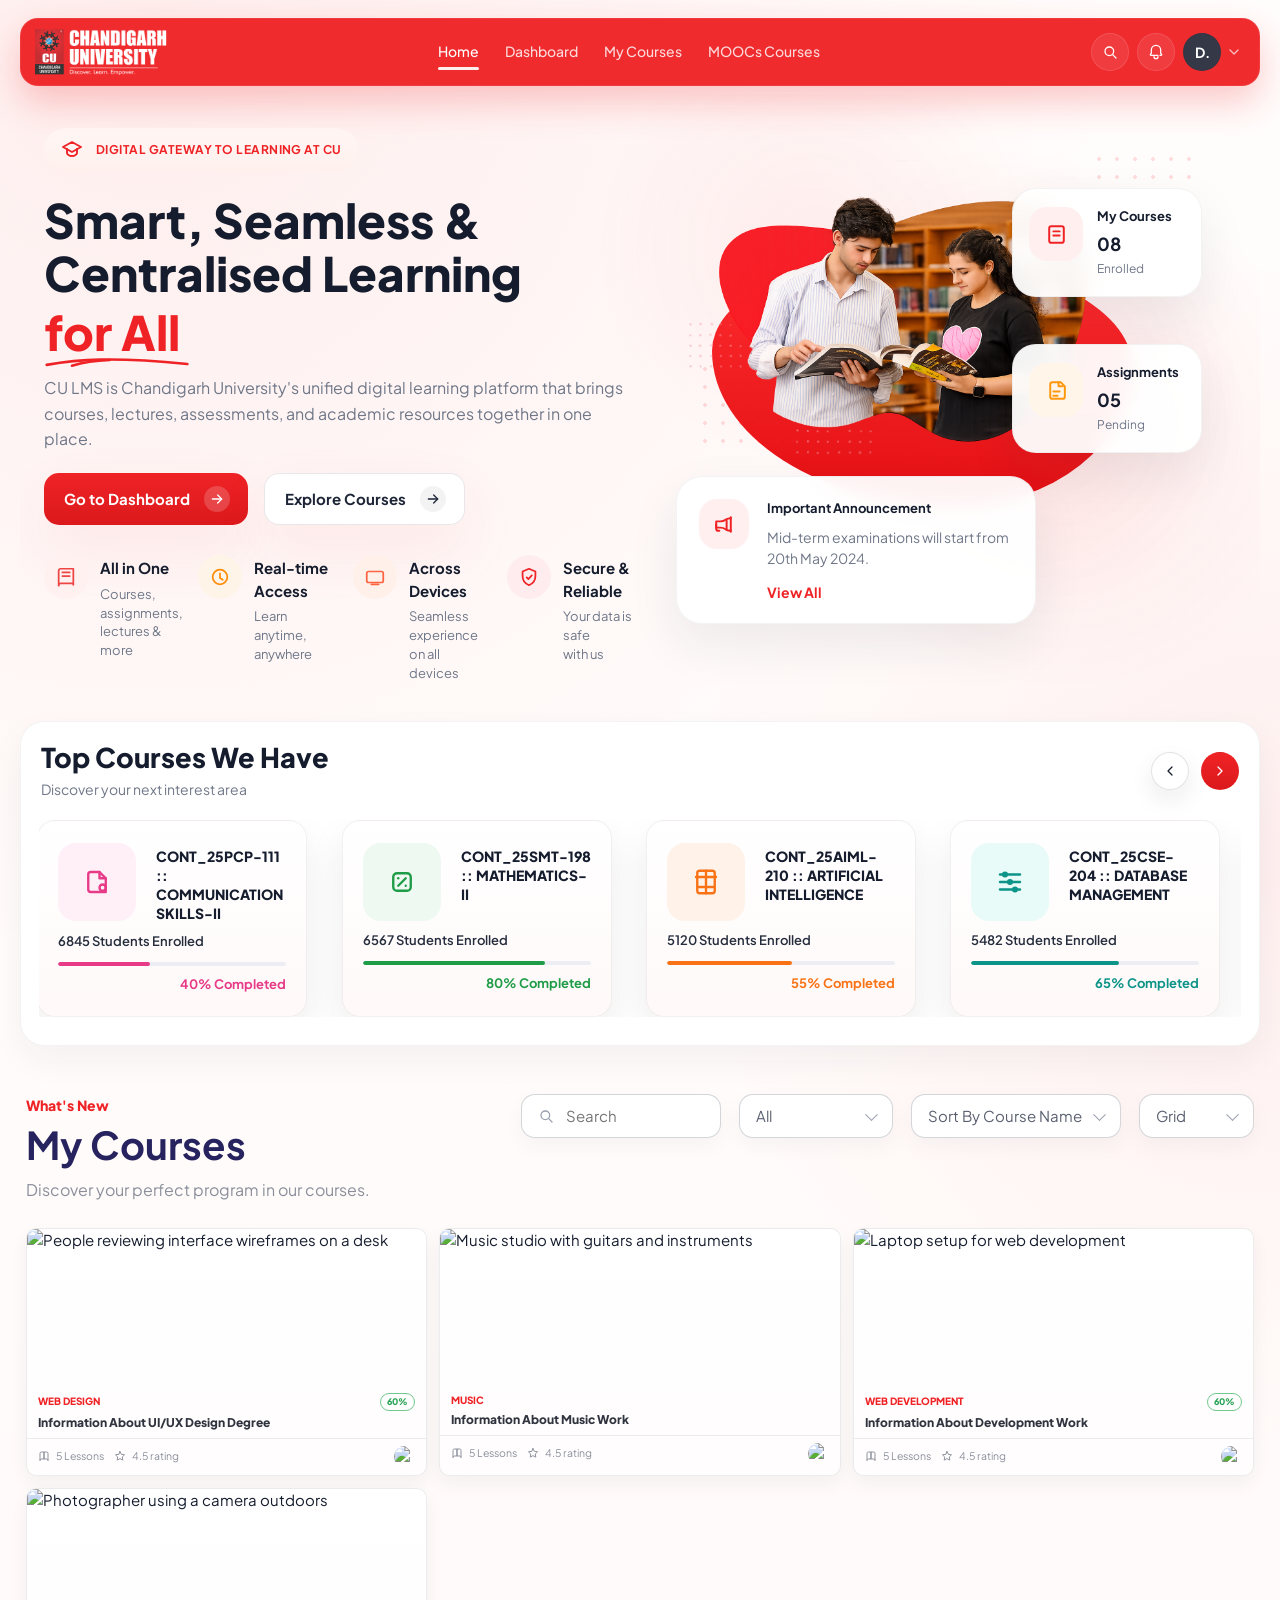
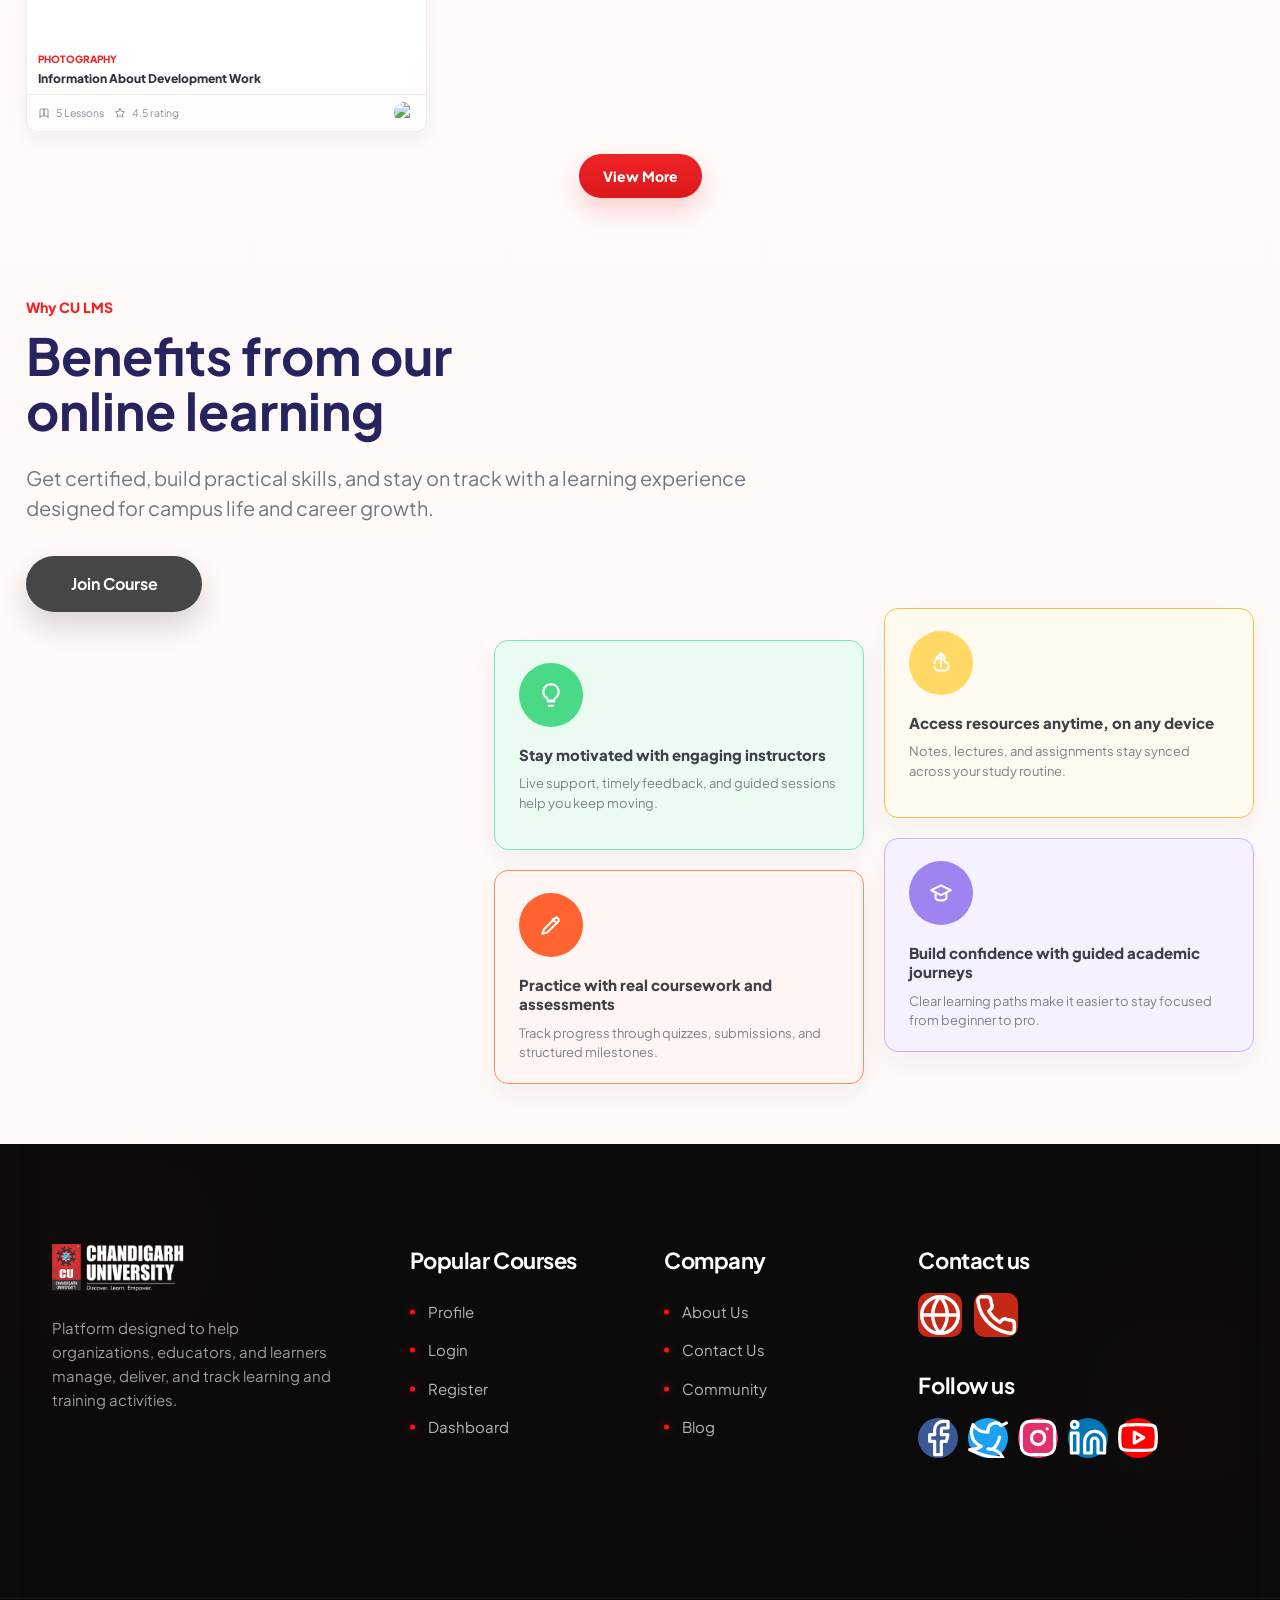
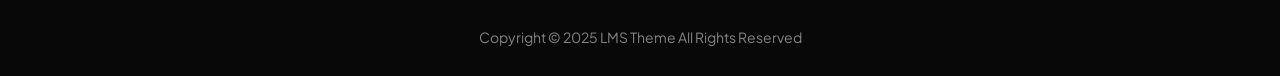
==== commit cd5cf357: "jj" ====
--- a/index.html
+++ b/index.html
@@ -9,6 +9,10 @@
   <link rel="preconnect" href="https://fonts.gstatic.com" crossorigin />
   <link href="https://fonts.googleapis.com/css2?family=Plus+Jakarta+Sans:wght@400;500;600;700;800&amp;display=swap"
     rel="stylesheet" />
+  <link rel="stylesheet"
+    href="https://cdnjs.cloudflare.com/ajax/libs/OwlCarousel2/2.3.4/assets/owl.carousel.min.css" />
+  <link rel="stylesheet"
+    href="https://cdnjs.cloudflare.com/ajax/libs/OwlCarousel2/2.3.4/assets/owl.theme.default.min.css" />
   <link rel="stylesheet" href="index.css" />
 </head>
 
@@ -259,7 +263,7 @@
           </div>
         </div>
 
-        <div class="course-grid">
+        <div class="course-grid owl-carousel owl-theme">
           <article class="course-card course-card--violet" tabindex="0">
             <span class="course-card__icon">
               <svg viewBox="0 0 24 24" aria-hidden="true">
@@ -353,119 +357,6 @@
           </article>
 
           <article class="course-card course-card--teal" tabindex="0">
-            <span class="course-card__icon">
-              <svg viewBox="0 0 24 24" aria-hidden="true">
-                <path d="M4 6h16"></path>
-                <path d="M4 12h16"></path>
-                <path d="M4 18h16"></path>
-                <circle cx="8" cy="6" r="1.5"></circle>
-                <circle cx="12" cy="12" r="1.5"></circle>
-                <circle cx="16" cy="18" r="1.5"></circle>
-              </svg>
-            </span>
-            <h3>CONT_25CSE-204 :: DATABASE MANAGEMENT</h3>
-            <p>5482 Students Enrolled</p>
-            <div class="progress">
-              <div class="progress__track">
-                <span style="width: 65%"></span>
-              </div>
-              <strong>65% Completed</strong>
-            </div>
-          </article>
-
-          <article class="course-card course-card--violet course-card--clone" tabindex="-1" aria-hidden="true">
-            <span class="course-card__icon">
-              <svg viewBox="0 0 24 24" aria-hidden="true">
-                <path d="M4 5h8a3 3 0 0 1 3 3v11H7a3 3 0 0 0-3 3z"></path>
-                <path d="M20 5h-8a3 3 0 0 0-3 3v11h8a3 3 0 0 1 3 3z"></path>
-              </svg>
-            </span>
-            <h3>CONT_23TDT-362 :: APTITUDE-IV</h3>
-            <p>4603 Students Enrolled</p>
-            <div class="progress">
-              <div class="progress__track">
-                <span style="width: 75%"></span>
-              </div>
-              <strong>75% Completed</strong>
-            </div>
-          </article>
-
-          <article class="course-card course-card--blue course-card--clone" tabindex="-1" aria-hidden="true">
-            <span class="course-card__icon">
-              <svg viewBox="0 0 24 24" aria-hidden="true">
-                <rect x="4" y="4" width="16" height="16" rx="4"></rect>
-                <path d="M9 12h.01"></path>
-                <path d="M15 12h.01"></path>
-                <path d="M12 9v6"></path>
-              </svg>
-            </span>
-            <h3>CONT_25CSH-103 :: DATA STRUCTURES AND ALGORITHMS</h3>
-            <p>6884 Students Enrolled</p>
-            <div class="progress">
-              <div class="progress__track">
-                <span style="width: 60%"></span>
-              </div>
-              <strong>60% Completed</strong>
-            </div>
-          </article>
-
-          <article class="course-card course-card--pink course-card--clone" tabindex="-1" aria-hidden="true">
-            <span class="course-card__icon">
-              <svg viewBox="0 0 24 24" aria-hidden="true">
-                <path d="M7 4h7l5 5v11H7a2 2 0 0 1-2-2V6a2 2 0 0 1 2-2Z"></path>
-                <path d="M14 4v5h5"></path>
-                <circle cx="16.5" cy="16.5" r="2.5"></circle>
-              </svg>
-            </span>
-            <h3>CONT_25PCP-111 :: COMMUNICATION SKILLS-II</h3>
-            <p>6845 Students Enrolled</p>
-            <div class="progress">
-              <div class="progress__track">
-                <span style="width: 40%"></span>
-              </div>
-              <strong>40% Completed</strong>
-            </div>
-          </article>
-
-          <article class="course-card course-card--green course-card--clone" tabindex="-1" aria-hidden="true">
-            <span class="course-card__icon">
-              <svg viewBox="0 0 24 24" aria-hidden="true">
-                <rect x="5" y="5" width="14" height="14" rx="3"></rect>
-                <path d="M9 15l6-6"></path>
-                <path d="M9 9h.01"></path>
-                <path d="M15 15h.01"></path>
-              </svg>
-            </span>
-            <h3>CONT_25SMT-198 :: MATHEMATICS-II</h3>
-            <p>6567 Students Enrolled</p>
-            <div class="progress">
-              <div class="progress__track">
-                <span style="width: 80%"></span>
-              </div>
-              <strong>80% Completed</strong>
-            </div>
-          </article>
-
-          <article class="course-card course-card--orange course-card--clone" tabindex="-1" aria-hidden="true">
-            <span class="course-card__icon">
-              <svg viewBox="0 0 24 24" aria-hidden="true">
-                <path d="M12 3v18"></path>
-                <path d="M4 8h16"></path>
-                <path d="M6 16h12"></path>
-                <path d="M7 3h10a2 2 0 0 1 2 2v14a2 2 0 0 1-2 2H7a2 2 0 0 1-2-2V5a2 2 0 0 1 2-2Z"></path>
-              </svg>
-            </span>
-            <h3>CONT_25AIML-210 :: ARTIFICIAL INTELLIGENCE</h3>
-            <p>5120 Students Enrolled</p>
-            <div class="progress">
-              <div class="progress__track">
-                <span style="width: 55%"></span>
-              </div>
-              <strong>55% Completed</strong>
-            </div>
-          </article>
-
-          <article class="course-card course-card--teal course-card--clone" tabindex="-1" aria-hidden="true">
             <span class="course-card__icon">
               <svg viewBox="0 0 24 24" aria-hidden="true">
                 <path d="M4 6h16"></path>
@@ -994,6 +885,8 @@
     </div>
   </footer>
 
+  <script src="https://cdnjs.cloudflare.com/ajax/libs/jquery/3.7.1/jquery.min.js"></script>
+  <script src="https://cdnjs.cloudflare.com/ajax/libs/OwlCarousel2/2.3.4/owl.carousel.min.js"></script>
   <script src="index.js"></script>
 </body>
 
--- a/index.css
+++ b/index.css
@@ -912,28 +912,35 @@
 }
 
 .course-grid {
+  display: block;
+  width: 100%;
+  min-width: 0;
+  padding: 2px 2px 12px;
+  overflow: hidden;
+}
+
+.course-grid.owl-loaded {
+  display: block;
+}
+
+.course-grid:not(.owl-loaded) {
   display: flex;
   gap: 14px;
-  width: max-content;
-  min-width: max-content;
-  padding: 2px 2px 12px;
-  animation: courses-marquee 18s linear infinite;
-  will-change: transform;
-}
-
-.courses-section:hover .course-grid,
-.courses-section:focus-within .course-grid {
-  animation-play-state: paused;
-}
-
-@keyframes courses-marquee {
-  from {
-    transform: translateX(0);
-  }
-
-  to {
-    transform: translateX(-50%);
-  }
+  overflow-x: auto;
+}
+
+.course-grid .owl-stage {
+  display: flex;
+  align-items: stretch;
+}
+
+.course-grid .owl-item {
+  display: flex;
+}
+
+.course-grid .owl-item .course-card {
+  width: 100%;
+  height: 100%;
 }
 
 .course-card {
@@ -1803,9 +1810,10 @@
 
 .benefits-section {
   display: grid;
-  grid-template-columns: minmax(0, 0.95fr) minmax(0, 1.05fr);
-  align-items: center;
-  gap: 48px;
+  grid-template-columns: minmax(320px, 0.9fr) minmax(560px, 760px);
+  align-items: center;
+  justify-content: space-between;
+  gap: 42px;
   margin-top: 44px;
   padding: 36px 6px 18px;
 }
@@ -1881,50 +1889,53 @@
 .benefits-grid {
   display: grid;
   grid-template-columns: repeat(2, minmax(0, 1fr));
-  gap: 28px 22px;
+  gap: 20px;
+  width: 100%;
+  max-width: 760px;
+  justify-self: end;
 }
 
 .benefit-card {
-  min-height: 270px;
-  padding: 26px 28px 24px;
+  min-height: 210px;
+  padding: 22px 24px 20px;
   border: 1px solid transparent;
-  border-radius: 18px;
-  box-shadow: 0 18px 38px rgba(30, 35, 62, 0.06);
+  border-radius: 14px;
+  box-shadow: 0 12px 28px rgba(30, 35, 62, 0.05);
 }
 
 .benefit-card:nth-child(2),
 .benefit-card:nth-child(4) {
-  transform: translateY(-44px);
+  transform: translateY(-32px);
 }
 
 .benefit-card__icon {
   display: inline-flex;
   align-items: center;
   justify-content: center;
-  width: 82px;
-  height: 82px;
+  width: 64px;
+  height: 64px;
   border-radius: 999px;
-  margin-bottom: 22px;
+  margin-bottom: 18px;
 }
 
 .benefit-card__icon svg {
-  width: 34px;
-  height: 34px;
+  width: 26px;
+  height: 26px;
 }
 
 .benefit-card h3 {
   margin: 0;
-  font-size: 18px;
-  line-height: 1.22;
+  font-size: 15px;
+  line-height: 1.28;
   font-weight: 800;
   color: #3e4147;
 }
 
 .benefit-card p {
-  margin: 14px 0 0;
+  margin: 10px 0 0;
   color: #7e8188;
-  font-size: 16px;
-  line-height: 1.55;
+  font-size: 13px;
+  line-height: 1.5;
 }
 
 .benefit-card--mint {
@@ -3230,6 +3241,360 @@
   color: #ffffff;
 }
 
+.moocs-section {
+  padding: 22px 0 58px;
+}
+
+.moocs-summary-card,
+.moocs-table-card {
+  background: rgba(255, 255, 255, 0.92);
+  border: 1px solid rgba(20, 28, 45, 0.06);
+  border-radius: 8px;
+  box-shadow: 0 14px 36px rgba(30, 35, 62, 0.08);
+}
+
+.moocs-summary-card {
+  display: grid;
+  grid-template-columns: minmax(0, 0.92fr) minmax(520px, 1fr);
+  gap: 32px;
+  padding: 28px;
+  margin-bottom: 18px;
+}
+
+.moocs-summary-heading h1,
+.moocs-summary-heading h2 {
+  margin: 0;
+  color: #c72a17;
+  font-size: 31px;
+  line-height: 1.15;
+  font-weight: 800;
+}
+
+.moocs-summary-heading h2 {
+  color: #1f2937;
+  font-size: 20px;
+}
+
+.moocs-summary-heading p {
+  margin: 8px 0 0;
+  color: #667085;
+  font-size: 14px;
+}
+
+.moocs-summary-heading--compact {
+  margin-bottom: 22px;
+}
+
+.moocs-metric-grid {
+  display: grid;
+  grid-template-columns: repeat(2, minmax(0, 1fr));
+  gap: 20px 22px;
+  margin-top: 32px;
+}
+
+.moocs-metric-card {
+  display: grid;
+  grid-template-columns: 64px minmax(0, 1fr);
+  grid-template-areas:
+    "icon label"
+    "icon value";
+  align-items: center;
+  column-gap: 20px;
+  min-height: 106px;
+  padding: 24px;
+  border-radius: 8px;
+  background: color-mix(in srgb, var(--metric-color) 9%, #ffffff);
+  border: 1px solid color-mix(in srgb, var(--metric-color) 18%, #ffffff);
+  box-shadow: 0 12px 28px rgba(30, 35, 62, 0.07);
+}
+
+.moocs-metric-icon {
+  grid-area: icon;
+  display: inline-flex;
+  align-items: center;
+  justify-content: center;
+  width: 56px;
+  height: 56px;
+  border-radius: 10px;
+  color: var(--metric-color);
+  background: color-mix(in srgb, var(--metric-color) 13%, #ffffff);
+}
+
+.moocs-metric-icon svg {
+  width: 30px;
+  height: 30px;
+}
+
+.moocs-metric-card span:not(.moocs-metric-icon) {
+  grid-area: label;
+  color: #3f4652;
+  font-size: 14px;
+}
+
+.moocs-metric-card strong {
+  grid-area: value;
+  color: var(--metric-color);
+  font-size: 26px;
+  line-height: 1.1;
+  font-weight: 800;
+}
+
+.moocs-overview-panel {
+  min-width: 0;
+  padding: 24px 24px 18px;
+  border: 1px solid rgba(20, 28, 45, 0.1);
+  border-radius: 8px;
+  box-shadow: 0 12px 28px rgba(30, 35, 62, 0.06);
+}
+
+.moocs-chart {
+  display: grid;
+  grid-template-columns: 42px minmax(0, 1fr);
+  min-height: 230px;
+}
+
+.moocs-chart-y-axis {
+  display: flex;
+  flex-direction: column;
+  justify-content: space-between;
+  align-items: flex-end;
+  padding: 3px 9px 28px 0;
+  color: #667085;
+  font-size: 12px;
+  font-weight: 600;
+}
+
+.moocs-chart-plot {
+  display: grid;
+  grid-template-columns: repeat(4, minmax(82px, 1fr));
+  align-items: end;
+  gap: 22px;
+  min-width: 0;
+  padding: 0 6px 0;
+  border-left: 1px solid #d9dde5;
+  border-bottom: 1px solid #d9dde5;
+  background:
+    repeating-linear-gradient(
+      to bottom,
+      transparent 0,
+      transparent 39px,
+      rgba(139, 148, 163, 0.22) 40px
+    );
+}
+
+.moocs-chart-bar-group {
+  display: grid;
+  grid-template-rows: 20px 1fr 24px;
+  justify-items: center;
+  align-items: end;
+  height: 100%;
+  min-width: 0;
+  color: #343946;
+}
+
+.moocs-chart-bar-group strong {
+  font-size: 12px;
+  font-weight: 800;
+}
+
+.moocs-chart-bar {
+  display: block;
+  width: min(100%, 78px);
+  height: var(--bar-height);
+  min-height: 3px;
+  border-radius: 3px 3px 0 0;
+  background: linear-gradient(180deg, color-mix(in srgb, var(--bar-color) 72%, #ffffff), var(--bar-color));
+  box-shadow: 0 10px 22px color-mix(in srgb, var(--bar-color) 22%, transparent);
+}
+
+.moocs-chart-bar-group em {
+  align-self: center;
+  min-width: 0;
+  color: #5c6370;
+  font-size: 12px;
+  font-style: normal;
+  text-align: center;
+  white-space: nowrap;
+}
+
+.moocs-chart-legend {
+  display: flex;
+  justify-content: center;
+  flex-wrap: wrap;
+  gap: 18px;
+  margin-top: 14px;
+}
+
+.moocs-chart-legend span {
+  display: inline-flex;
+  align-items: center;
+  gap: 8px;
+  color: #667085;
+  font-size: 13px;
+}
+
+.moocs-chart-legend i {
+  width: 10px;
+  height: 10px;
+  border-radius: 999px;
+}
+
+.moocs-table-card {
+  padding: 24px;
+}
+
+.moocs-table-card .moocs-tabs {
+  display: flex;
+  gap: 34px;
+  border-bottom: 1px solid rgba(20, 28, 45, 0.12);
+}
+
+.moocs-table-card .moocs-tab {
+  display: inline-flex;
+  width: auto;
+  padding: 0 20px 14px;
+  border: 0;
+  color: #3f4652;
+  background: transparent;
+  font-size: 14px;
+  font-weight: 800;
+}
+
+.moocs-table-card .moocs-tab.active {
+  color: #d82318;
+  background: transparent;
+}
+
+.moocs-table-card .moocs-tab.active::after {
+  left: 0;
+  width: 100%;
+  height: 2px;
+  background: #d82318;
+  box-shadow: none;
+}
+
+.moocs-course-panel {
+  margin-top: 18px;
+  overflow: hidden;
+  border: 1px solid rgba(20, 28, 45, 0.1);
+  border-radius: 6px;
+}
+
+.moocs-course-panel__header {
+  display: flex;
+  align-items: center;
+  justify-content: space-between;
+  gap: 16px;
+  padding: 8px 16px;
+  min-height: 50px;
+  color: #fff;
+  background: linear-gradient(180deg, #e11d0f 0%, #bb160b 100%);
+}
+
+.moocs-course-panel__header h2 {
+  margin: 0;
+  font-size: 15px;
+  line-height: 1.25;
+  font-weight: 800;
+}
+
+.moocs-certificate-btn {
+  display: inline-flex;
+  align-items: center;
+  gap: 8px;
+  min-height: 34px;
+  padding: 0 14px;
+  border-radius: 4px;
+  color: #d82318;
+  background: #fff;
+  font-weight: 600;
+  box-shadow: 0 4px 12px rgba(90, 20, 12, 0.16);
+}
+
+.moocs-certificate-btn svg {
+  width: 15px;
+  height: 15px;
+}
+
+.moocs-table-wrap {
+  overflow-x: auto;
+  background: #fff;
+}
+
+.moocs-course-table {
+  width: 100%;
+  min-width: 920px;
+  border-collapse: collapse;
+}
+
+.moocs-course-table th,
+.moocs-course-table td {
+  padding: 12px 20px;
+  border-bottom: 1px solid rgba(20, 28, 45, 0.1);
+  color: #555e6d;
+  font-size: 13px;
+  text-align: left;
+  vertical-align: middle;
+}
+
+.moocs-course-table th {
+  color: #4b5563;
+  font-weight: 800;
+  background: #fff;
+}
+
+.moocs-course-table tr:last-child td {
+  border-bottom: 0;
+}
+
+.table-head-icon,
+.moocs-course-name,
+.moocs-date,
+.moocs-progress,
+.moocs-certificate-link {
+  display: inline-flex;
+  align-items: center;
+  gap: 8px;
+}
+
+.table-head-icon svg,
+.moocs-course-name svg,
+.moocs-date svg,
+.moocs-certificate-link svg {
+  width: 15px;
+  height: 15px;
+}
+
+.moocs-course-name svg,
+.moocs-certificate-link {
+  color: #e0382c;
+}
+
+.moocs-progress {
+  gap: 12px;
+}
+
+.moocs-progress i {
+  display: block;
+  width: 140px;
+  height: 4px;
+  overflow: hidden;
+  border-radius: 999px;
+  background: #d9dde2;
+}
+
+.moocs-progress b {
+  display: block;
+  height: 100%;
+  border-radius: inherit;
+  background: #31b85b;
+}
+
+.moocs-certificate-link {
+  color: #d82318;
+  font-weight: 600;
+}
+
 /* Course Detail Modal */
 .course-modal-overlay {
   position: fixed;
@@ -3597,6 +3962,62 @@
   .course-card p,
   .progress strong {
     text-align: left;
+  }
+}
+
+@media (max-width: 1180px) {
+  .moocs-summary-card {
+    grid-template-columns: minmax(0, 1fr);
+  }
+
+  .moocs-overview-panel {
+    overflow-x: auto;
+  }
+}
+
+@media (max-width: 760px) {
+  .moocs-summary-card,
+  .moocs-table-card {
+    padding: 16px;
+  }
+
+  .moocs-summary-heading h1 {
+    font-size: 24px;
+  }
+
+  .moocs-metric-grid {
+    grid-template-columns: minmax(0, 1fr);
+    gap: 14px;
+    margin-top: 20px;
+  }
+
+  .moocs-metric-card {
+    min-height: 88px;
+    padding: 18px;
+  }
+
+  .moocs-chart {
+    min-width: 640px;
+  }
+
+  .moocs-table-card .moocs-tabs {
+    display: flex;
+    gap: 18px;
+  }
+
+  .moocs-table-card .moocs-tab {
+    border: 0;
+    padding-inline: 8px;
+  }
+
+  .moocs-course-panel__header {
+    align-items: flex-start;
+    flex-direction: column;
+    padding: 14px;
+  }
+
+  .moocs-certificate-btn {
+    width: 100%;
   }
 }
 
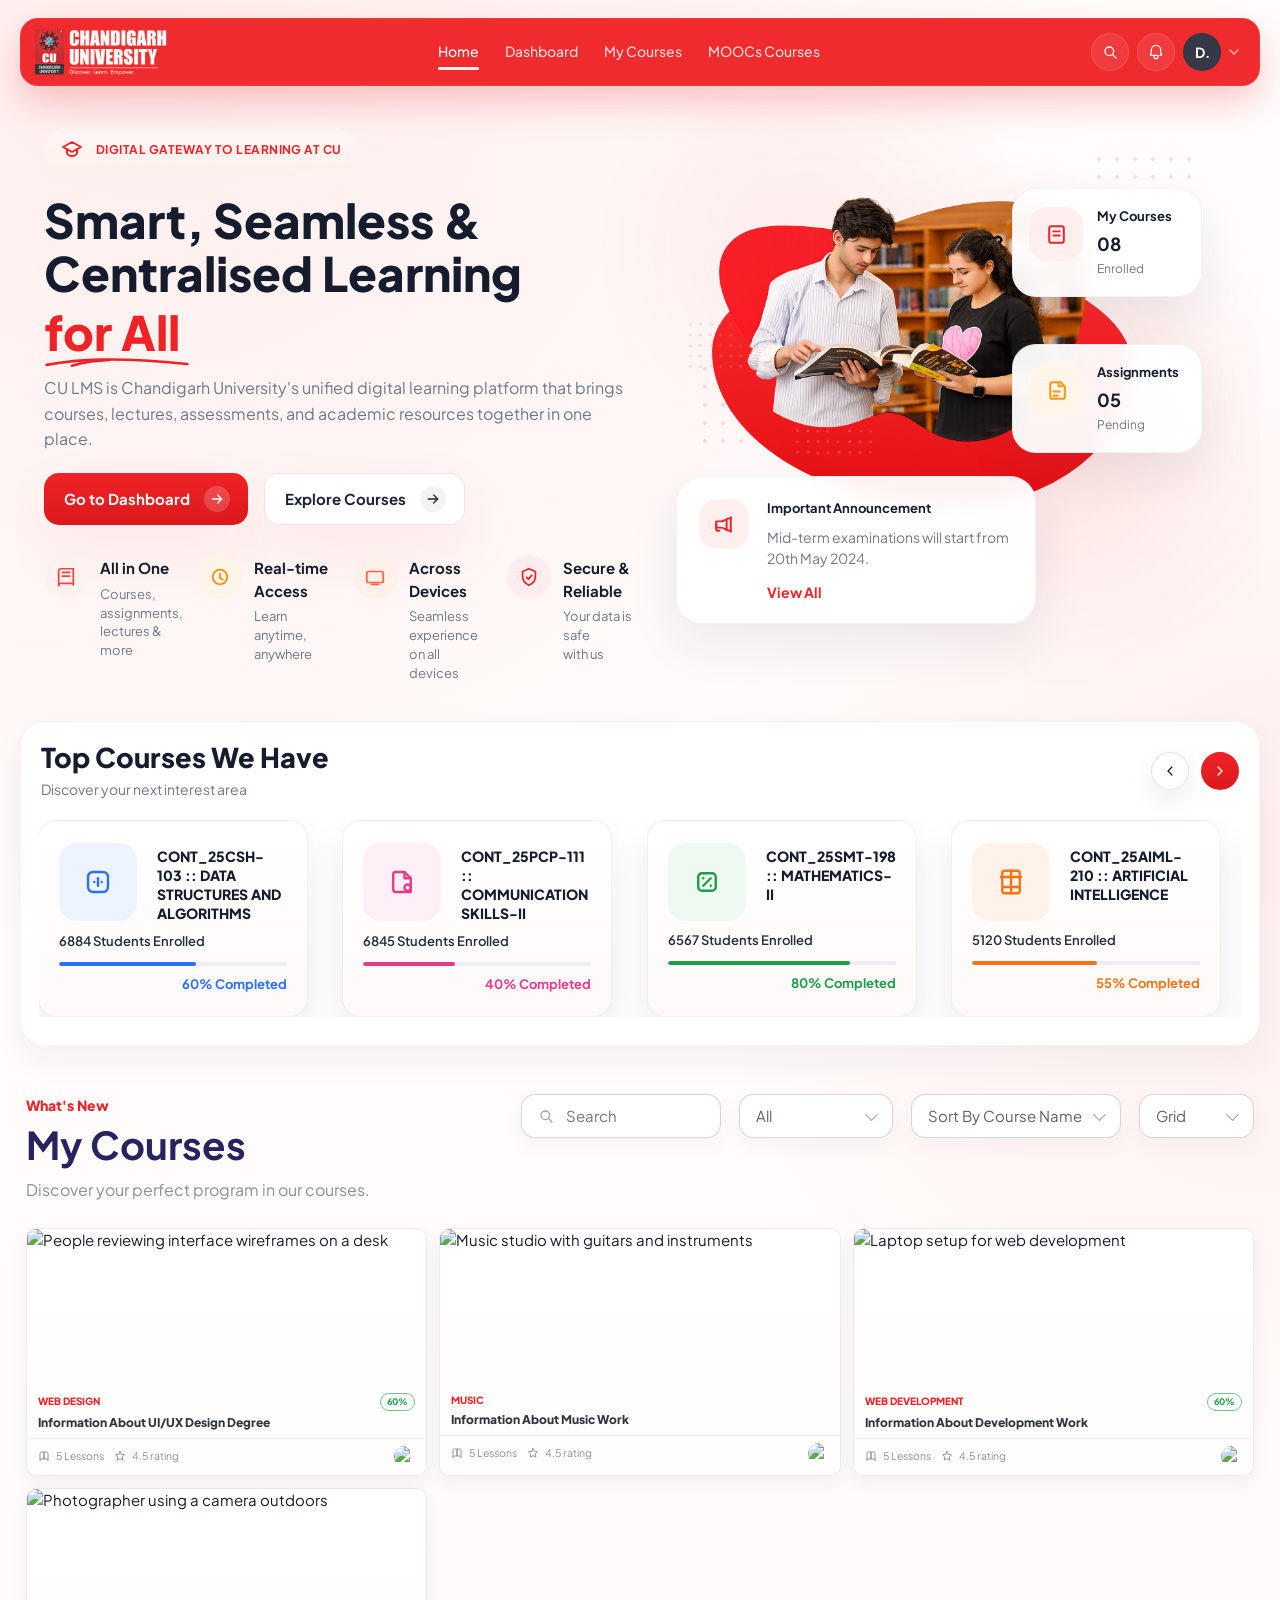
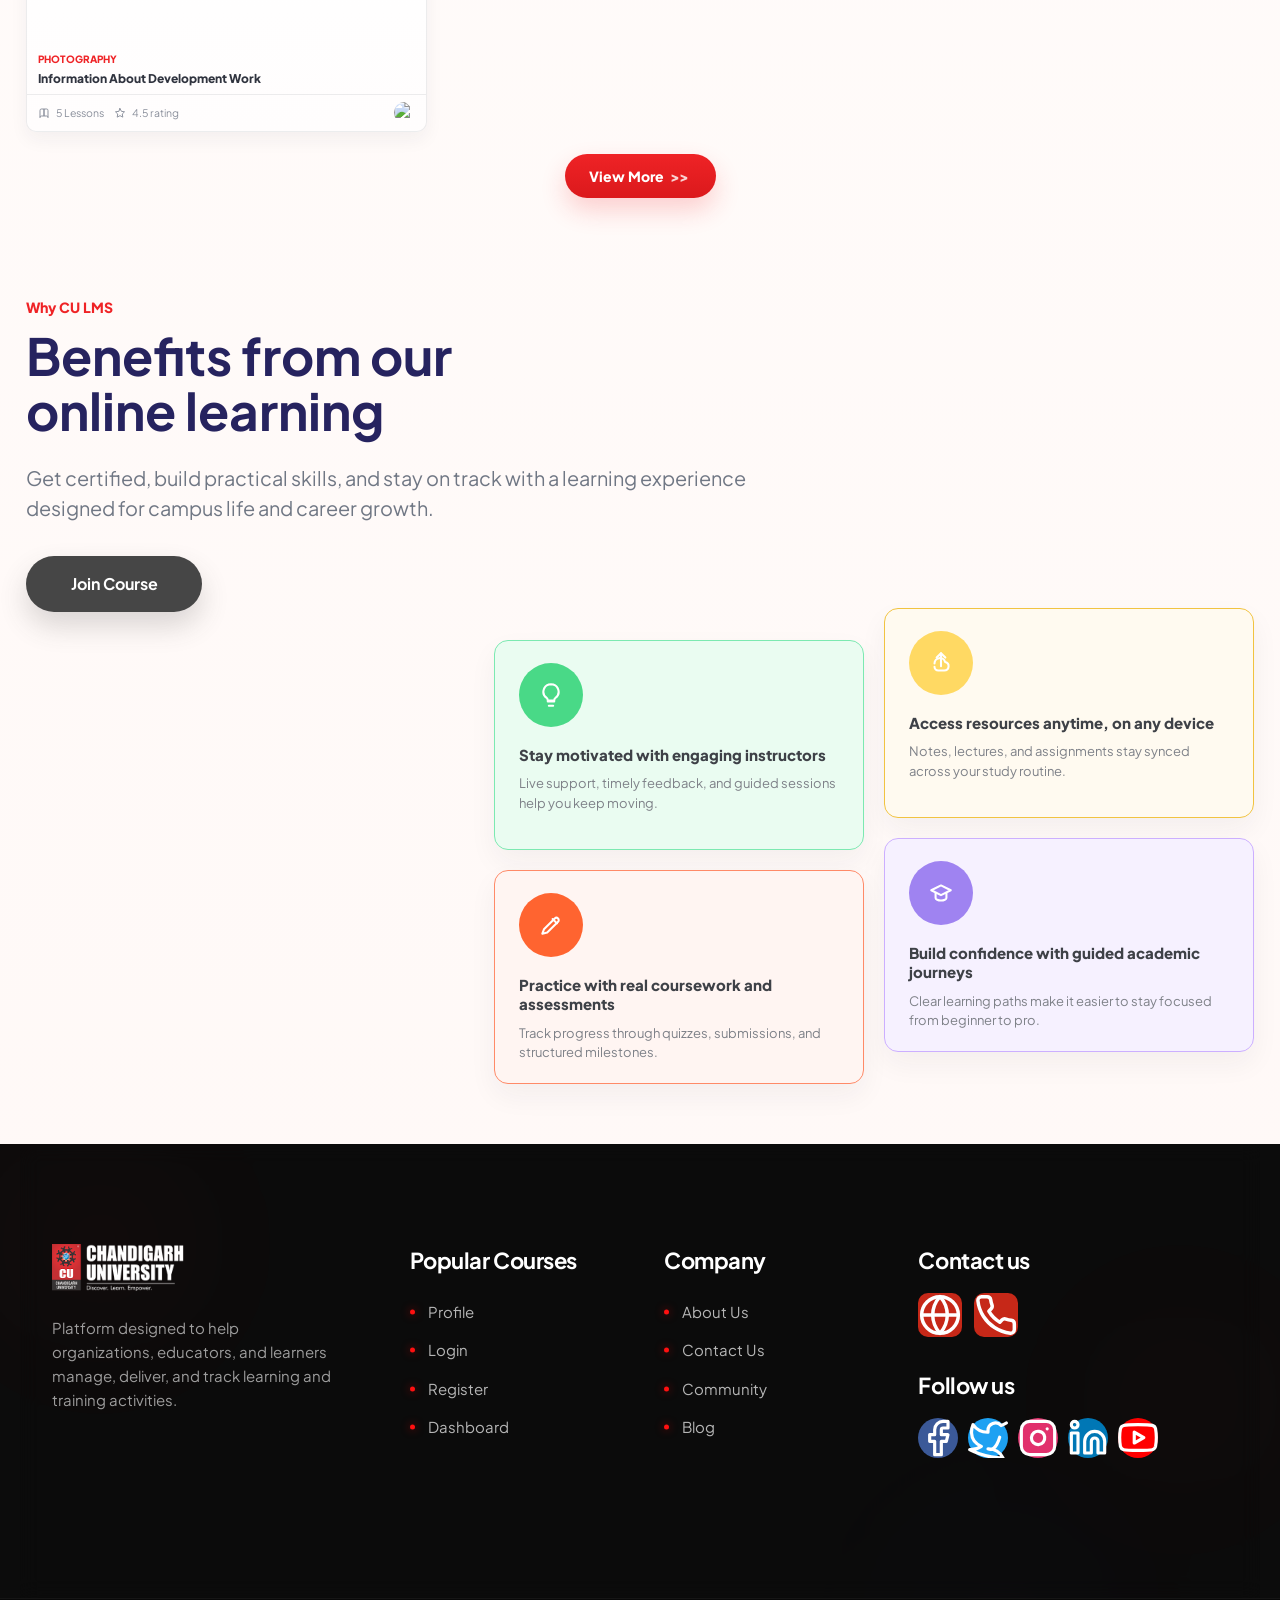
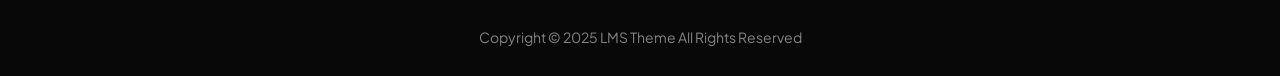
==== commit 03a45302: "dj" ====
--- a/index.html
+++ b/index.html
@@ -9,11 +9,10 @@
   <link rel="preconnect" href="https://fonts.gstatic.com" crossorigin />
   <link href="https://fonts.googleapis.com/css2?family=Plus+Jakarta+Sans:wght@400;500;600;700;800&amp;display=swap"
     rel="stylesheet" />
-  <link rel="stylesheet"
-    href="https://cdnjs.cloudflare.com/ajax/libs/OwlCarousel2/2.3.4/assets/owl.carousel.min.css" />
+  <link rel="stylesheet" href="https://cdnjs.cloudflare.com/ajax/libs/OwlCarousel2/2.3.4/assets/owl.carousel.min.css" />
   <link rel="stylesheet"
     href="https://cdnjs.cloudflare.com/ajax/libs/OwlCarousel2/2.3.4/assets/owl.theme.default.min.css" />
-  <link rel="stylesheet" href="index.css" />
+  <link rel="stylesheet" href="./css/index.css" />
 </head>
 
 <body class="home-page">
@@ -21,7 +20,7 @@
     <header class="site-header shell">
       <div class="navbar">
         <a class="brand" href="#home" aria-label="Chandigarh University">
-          <img class="brand__logo" src="log1.png" alt="Chandigarh University logo" />
+          <img class="brand__logo" src="./images/log1.png" alt="Chandigarh University logo" />
         </a>
 
         <nav class="navbar__links" id="primary-navigation" aria-label="Primary">
@@ -29,7 +28,6 @@
           <a class="nav-link" href="dashboard.html">Dashboard</a>
           <a class="nav-link" href="mycourses.html">My Courses</a>
           <a class="nav-link" href="moocs.html">MOOCs Courses</a>
-
         </nav>
 
         <div class="navbar__actions">
@@ -187,7 +185,7 @@
           <div class="hero__dots hero__dots--left"></div>
           <div class="hero__dots hero__dots--right"></div>
 
-          <img class="hero__image" src="mg.png" alt="Students standing together with books and backpacks" />
+          <img class="hero__image" src="./images/mg.png" alt="Students standing together with books and backpacks" />
 
           <article class="floating-card floating-card--top">
             <div class="floating-card__icon floating-card__icon--rose">
@@ -785,7 +783,7 @@
     <div class="footer-content shell">
       <div class="footer-grid">
         <div class="footer-column animate-fade-up">
-          <img class="brand__logo" src="log1.png" alt="Chandigarh University logo"
+          <img class="brand__logo" src="./images/log1.png" alt="Chandigarh University logo"
             style="height: 48px; margin-bottom: 24px;" />
           <p class="footer-description">Platform designed to help organizations, educators, and learners manage,
             deliver, and track learning and training activities.</p>
@@ -887,7 +885,7 @@
 
   <script src="https://cdnjs.cloudflare.com/ajax/libs/jquery/3.7.1/jquery.min.js"></script>
   <script src="https://cdnjs.cloudflare.com/ajax/libs/OwlCarousel2/2.3.4/owl.carousel.min.js"></script>
-  <script src="index.js"></script>
+  <script src="./js/index.js"></script>
 </body>
 
-</html>
+</html>
--- a/css/index.css
+++ b/css/index.css
@@ -0,0 +1,5575 @@
+:root {
+  --bg: #fffaf8;
+  --surface: #ffffff;
+  --text: #141c2d;
+  --muted: #6f7788;
+  --line: rgba(20, 28, 45, 0.08);
+  --brand: #ef2326;
+  --brand-dark: #db191c;
+  --brand-soft: rgba(239, 35, 38, 0.09);
+  --shadow-soft: 0 24px 60px rgba(227, 69, 66, 0.08);
+  --shadow-card: 0 20px 50px rgba(30, 35, 62, 0.08);
+  --shell: 1680px;
+  --font-body: 15px;
+  --font-body-lg: 16px;
+  --font-hero: clamp(2.3rem, 3vw, 3.2rem);
+  --font-section: clamp(1.7rem, 2vw, 2.15rem);
+}
+
+* {
+  box-sizing: border-box;
+}
+
+html {
+  scroll-behavior: smooth;
+}
+
+body {
+  margin: 0;
+  min-width: 320px;
+  font-family: "Plus Jakarta Sans", "Segoe UI", sans-serif;
+  font-size: var(--font-body);
+  line-height: 1.5;
+  color: var(--text);
+  background:
+    radial-gradient(circle at 12% 0%, rgba(239, 35, 38, 0.07), transparent 28%),
+    radial-gradient(circle at 100% 26%, rgba(239, 35, 38, 0.06), transparent 22%),
+    linear-gradient(180deg, #fffdfc 0%, #fff8f6 100%);
+  display: flex;
+  flex-direction: column;
+  overflow-x: hidden;
+}
+
+img {
+  display: block;
+  max-width: 100%;
+}
+
+a {
+  color: inherit;
+  text-decoration: none;
+}
+
+button {
+  padding: 0;
+  border: 0;
+  font: inherit;
+  color: inherit;
+  background: transparent;
+}
+
+svg {
+  width: 100%;
+  height: 100%;
+  fill: none;
+  stroke: currentColor;
+  stroke-width: 1.9;
+  stroke-linecap: round;
+  stroke-linejoin: round;
+}
+
+.shell {
+  width: min(calc(100% - 32px), var(--shell));
+  margin: 0 auto;
+}
+
+.page-shell {
+  padding: 16px 0 40px;
+  flex: 1;
+}
+
+.site-header {
+  position: sticky;
+  top: 18px;
+  z-index: 20;
+  padding: 8px 14px;
+  border: 1px solid rgba(255, 255, 255, 0.08);
+  border-radius: 18px;
+  background: rgba(239, 35, 38, 0.96);
+  backdrop-filter: blur(10px);
+  box-shadow: 0 16px 36px rgba(239, 35, 38, 0.24);
+}
+
+.navbar {
+  display: flex;
+  align-items: center;
+  justify-content: space-between;
+  gap: 20px;
+}
+
+.brand {
+  display: flex;
+  align-items: center;
+  flex-shrink: 0;
+  padding: 2px 0;
+}
+
+.brand__logo {
+  width: 132px;
+  height: auto;
+  object-fit: contain;
+}
+
+.navbar__links {
+  display: flex;
+  align-items: center;
+  justify-content: center;
+  flex: 1;
+  gap: 14px;
+}
+
+.nav-link {
+  position: relative;
+  padding: 10px 8px 12px;
+  font-size: 14px;
+  font-weight: 500;
+  color: rgba(255, 255, 255, 0.82);
+  transition: color 180ms ease;
+}
+
+.nav-link:hover,
+.nav-link.active {
+  color: #ffffff;
+}
+
+.nav-link.active::after {
+  content: "";
+  position: absolute;
+  left: 8px;
+  right: 8px;
+  bottom: 4px;
+  height: 2.5px;
+  border-radius: 999px;
+  background: rgba(255, 255, 255, 0.92);
+}
+
+.navbar__actions {
+  display: flex;
+  align-items: center;
+  gap: 8px;
+  flex-shrink: 0;
+}
+
+.menu-btn {
+  display: none;
+  position: relative;
+  width: 42px;
+  height: 42px;
+  align-items: center;
+  justify-content: center;
+  border-radius: 14px;
+  border: 1px solid rgba(255, 255, 255, 0.14);
+  background: rgba(255, 255, 255, 0.08);
+  cursor: pointer;
+  transition:
+    transform 180ms ease,
+    box-shadow 180ms ease,
+    background-color 180ms ease;
+}
+
+.menu-btn span {
+  position: absolute;
+  width: 18px;
+  height: 2px;
+  border-radius: 999px;
+  background: #ffffff;
+  transition:
+    transform 180ms ease,
+    opacity 180ms ease;
+}
+
+.menu-btn span:nth-child(1) {
+  transform: translateY(-6px);
+}
+
+.menu-btn span:nth-child(3) {
+  transform: translateY(6px);
+}
+
+.site-header.is-open .menu-btn span:nth-child(1) {
+  transform: rotate(45deg);
+}
+
+.site-header.is-open .menu-btn span:nth-child(2) {
+  opacity: 0;
+}
+
+.site-header.is-open .menu-btn span:nth-child(3) {
+  transform: rotate(-45deg);
+}
+
+.circle-btn,
+.profile-btn,
+.chevron-btn,
+.slider-btn {
+  display: inline-flex;
+  align-items: center;
+  justify-content: center;
+  cursor: pointer;
+  transition:
+    transform 180ms ease,
+    box-shadow 180ms ease,
+    border-color 180ms ease,
+    background-color 180ms ease;
+}
+
+.circle-btn,
+.slider-btn {
+  width: 38px;
+  height: 38px;
+  border: 1px solid rgba(255, 255, 255, 0.12);
+  border-radius: 999px;
+  color: #fff;
+  background: rgba(255, 255, 255, 0.08);
+}
+
+.circle-btn svg,
+.slider-btn svg,
+.chevron-btn svg {
+  width: 16px;
+  height: 16px;
+}
+
+.navbar__actions .circle-btn {
+  color: #fff;
+  background: rgba(255, 255, 255, 0.08);
+  border-color: rgba(255, 255, 255, 0.12);
+}
+
+.circle-btn:hover,
+.slider-btn:hover,
+.profile-btn:hover,
+.chevron-btn:hover {
+  transform: translateY(-1px);
+  box-shadow: var(--shadow-soft);
+}
+
+.notification-btn {
+  position: relative;
+}
+
+.notification-badge {
+  position: absolute;
+  top: -3px;
+  right: -3px;
+  width: 20px;
+  height: 20px;
+  border-radius: 999px;
+  display: inline-flex;
+  align-items: center;
+  justify-content: center;
+  background: var(--brand);
+  color: #fff;
+  font-size: 11px;
+  font-weight: 700;
+  border: 2px solid #fff;
+}
+
+.profile-btn {
+  width: 38px;
+  height: 38px;
+  border-radius: 999px;
+  background: #343847;
+  border: 1px solid rgba(20, 28, 45, 0.08);
+  color: #fff;
+  font-size: 14px;
+  font-weight: 700;
+}
+
+.chevron-btn {
+  width: 22px;
+  height: 22px;
+  color: rgba(255, 255, 255, 0.7);
+}
+
+/* Profile Dropdown Menu */
+.profile-dropdown {
+  position: relative;
+  display: flex;
+  align-items: center;
+  gap: 2px;
+}
+
+.profile-dropdown.is-active .chevron-btn {
+  transform: rotate(180deg);
+}
+
+.profile-menu {
+  position: absolute;
+  top: calc(100% + 14px);
+  right: -4px;
+  width: 220px;
+  background: rgba(220, 28, 32, 0.98);
+  backdrop-filter: blur(16px);
+  border: 1px solid rgba(255, 255, 255, 0.12);
+  border-radius: 14px;
+  box-shadow: 0 16px 40px rgba(180, 20, 24, 0.25);
+  padding: 8px 0;
+  opacity: 0;
+  visibility: hidden;
+  transform: translateY(-8px);
+  transition: all 220ms cubic-bezier(0.4, 0, 0.2, 1);
+  z-index: 1000;
+}
+
+.profile-dropdown.is-active .profile-menu {
+  opacity: 1;
+  visibility: visible;
+  transform: translateY(0);
+}
+
+.profile-menu-item {
+  display: block;
+  width: 100%;
+  padding: 12px 20px;
+  color: rgba(255, 255, 255, 0.9);
+  font-size: 14px;
+  font-weight: 500;
+  text-align: left;
+  transition: all 180ms ease;
+  cursor: pointer;
+}
+
+.profile-menu-item:hover {
+  background: rgba(255, 255, 255, 0.12);
+  color: #ffffff;
+  padding-left: 22px;
+}
+
+.profile-menu-divider {
+  height: 1px;
+  background: rgba(255, 255, 255, 0.1);
+  margin: 8px 0;
+}
+
+.hero {
+  position: relative;
+  display: grid;
+  grid-template-columns: minmax(0, 1.04fr) minmax(560px, 0.96fr);
+  align-items: start;
+  gap: 18px;
+  min-height: 560px;
+  margin-top: 10px;
+  padding: 28px 32px 10px;
+  border-radius: 0 0 30px 30px;
+  overflow: hidden;
+}
+
+.hero::before {
+  content: "";
+  position: absolute;
+  inset: 0;
+  border-radius: 30px;
+  background:
+    radial-gradient(circle at 64% 25%, rgba(239, 35, 38, 0.05), transparent 24%),
+    radial-gradient(circle at 84% 55%, rgba(239, 35, 38, 0.06), transparent 24%);
+  pointer-events: none;
+}
+
+.hero__content,
+.hero__visual {
+  position: relative;
+  z-index: 1;
+}
+
+.hero__content {
+  padding: 16px 0 8px 34px;
+}
+
+.hero__eyebrow {
+  display: inline-flex;
+  align-items: center;
+  gap: 12px;
+  padding: 10px 16px;
+  border-radius: 999px;
+  background: linear-gradient(180deg, #fff7f5 0%, #fff0ed 100%);
+  color: var(--brand);
+  font-size: 12px;
+  font-weight: 700;
+  text-transform: uppercase;
+  letter-spacing: 0.04em;
+}
+
+.hero__eyebrow-icon {
+  width: 24px;
+  height: 24px;
+}
+
+.hero__title {
+  max-width: 660px;
+  margin: 22px 0 16px;
+  font-size: var(--font-hero);
+  line-height: 1.12;
+  letter-spacing: 0;
+  font-weight: 800;
+}
+
+.hero__title span {
+  position: relative;
+  display: inline-block;
+  margin-top: 6px;
+  color: var(--brand);
+}
+
+.hero__title span::after {
+  content: "";
+  position: absolute;
+  left: 0;
+  right: -10px;
+  bottom: -8px;
+  height: 12px;
+  background: url("data:image/svg+xml,%3Csvg xmlns='http://www.w3.org/2000/svg' width='215' height='18' viewBox='0 0 215 18' fill='none'%3E%3Cpath d='M2 14.735C48.747 6.477 100.772 2.536 213 13.503' stroke='%23EF2326' stroke-width='4' stroke-linecap='round'/%3E%3Cpath d='M40 16C59.169 10.416 76.026 8.401 96.5 7.5' stroke='%23EF2326' stroke-width='4' stroke-linecap='round'/%3E%3C/svg%3E")
+    left center / 100% 100% no-repeat;
+}
+
+.hero__description {
+  max-width: 600px;
+  margin: 0;
+  color: var(--muted);
+  font-size: var(--font-body-lg);
+  line-height: 1.58;
+}
+
+.hero__actions {
+  display: flex;
+  align-items: center;
+  gap: 16px;
+  margin-top: 22px;
+}
+
+.primary-btn,
+.secondary-btn {
+  display: inline-flex;
+  align-items: center;
+  justify-content: center;
+  gap: 14px;
+  min-width: 190px;
+  min-height: 52px;
+  padding: 12px 18px 12px 20px;
+  border-radius: 15px;
+  font-size: 15px;
+  font-weight: 700;
+  box-shadow: var(--shadow-soft);
+}
+
+.primary-btn {
+  color: #fff;
+  background: linear-gradient(180deg, var(--brand) 0%, var(--brand-dark) 100%);
+}
+
+.secondary-btn {
+  color: #1c2436;
+  background: #fff;
+  border: 1px solid rgba(20, 28, 45, 0.1);
+}
+
+.btn-icon {
+  display: inline-flex;
+  align-items: center;
+  justify-content: center;
+  width: 26px;
+  height: 26px;
+  border-radius: 999px;
+  background: rgba(255, 255, 255, 0.18);
+}
+
+.btn-icon svg {
+  width: 16px;
+  height: 16px;
+}
+
+.btn-icon--light {
+  background: rgba(20, 28, 45, 0.05);
+}
+
+.feature-list {
+  display: grid;
+  grid-template-columns: repeat(4, minmax(0, 1fr));
+  width: min(100%, 860px);
+  gap: 18px;
+  margin-top: 30px;
+  padding-right: 0;
+}
+
+.feature-item {
+  display: flex;
+  align-items: flex-start;
+  gap: 12px;
+  padding-right: 0;
+}
+
+.feature-icon {
+  display: inline-flex;
+  align-items: center;
+  justify-content: center;
+  width: 44px;
+  height: 44px;
+  border-radius: 999px;
+  flex-shrink: 0;
+}
+
+.feature-icon svg {
+  width: 22px;
+  height: 22px;
+}
+
+.feature-icon--red {
+  color: #ef4444;
+  background: #fff1f0;
+}
+
+.feature-icon--amber {
+  color: #ff8d0a;
+  background: #fff4e8;
+}
+
+.feature-icon--orange {
+  color: #ff6441;
+  background: #fff0ea;
+}
+
+.feature-icon--rose {
+  color: #ef2326;
+  background: #ffecee;
+}
+
+.feature-item strong {
+  display: block;
+  margin-top: 2px;
+  font-size: 15px;
+  font-weight: 700;
+}
+
+.feature-item span:last-child {
+  display: block;
+  margin-top: 5px;
+  color: var(--muted);
+  font-size: 13px;
+  line-height: 1.45;
+}
+
+.hero__visual {
+  min-height: 500px;
+}
+
+.hero__shape {
+  position: absolute;
+  pointer-events: none;
+}
+
+.hero__shape--main {
+  right: 96px;
+  top: 88px;
+  width: 470px;
+  height: 258px;
+  border-radius: 45% 55% 42% 58% / 38% 44% 56% 62%;
+  background: linear-gradient(180deg, #ff2d2f 0%, #e30f13 100%);
+}
+
+.hero__shape--soft {
+  top: -8px;
+  right: -14px;
+  width: 520px;
+  height: 500px;
+  border-radius: 50%;
+  background: radial-gradient(circle, rgba(239, 35, 38, 0.07) 0%, rgba(239, 35, 38, 0.02) 54%, transparent 72%);
+}
+
+.hero__dots {
+  position: absolute;
+  width: 110px;
+  height: 84px;
+  background-image: radial-gradient(circle, rgba(239, 35, 38, 0.2) 1.7px, transparent 1.7px);
+  background-size: 18px 18px;
+  opacity: 0.7;
+}
+
+.hero__dots--left {
+  left: 28px;
+  top: 232px;
+}
+
+.hero__dots--right {
+  right: 36px;
+  top: 22px;
+}
+
+.hero__image {
+  position: absolute;
+  right: 78px;
+  top: -12px;
+  width: min(500px, 100%);
+  z-index: 2;
+}
+
+.floating-card,
+.announcement-card {
+  position: absolute;
+  background: rgba(255, 255, 255, 0.95);
+  border: 1px solid rgba(20, 28, 45, 0.05);
+  box-shadow: var(--shadow-card);
+  backdrop-filter: blur(10px);
+}
+
+.floating-card {
+  display: flex;
+  align-items: flex-start;
+  gap: 14px;
+  width: 178px;
+  padding: 18px 16px;
+  border-radius: 24px;
+  z-index: 3;
+}
+
+.floating-card--top {
+  top: 60px;
+  right: 6px;
+}
+
+.floating-card--middle {
+  top: 216px;
+  right: 2px;
+}
+
+.floating-card__icon,
+.announcement-card__icon {
+  display: inline-flex;
+  align-items: center;
+  justify-content: center;
+  flex-shrink: 0;
+  border-radius: 18px;
+}
+
+.floating-card__icon {
+  width: 54px;
+  height: 54px;
+}
+
+.floating-card__icon svg,
+.announcement-card__icon svg {
+  width: 25px;
+  height: 25px;
+}
+
+.floating-card__icon--rose {
+  color: #ef2326;
+  background: #fff0ef;
+}
+
+.floating-card__icon--amber {
+  color: #ff980f;
+  background: #fff5e9;
+}
+
+.floating-card strong,
+.announcement-card__content strong {
+  display: block;
+  font-size: 13px;
+  font-weight: 700;
+}
+
+.floating-card__count {
+  display: block;
+  margin-top: 8px;
+  font-size: 18px;
+  line-height: 1;
+  font-weight: 700;
+}
+
+.floating-card small {
+  display: block;
+  margin-top: 7px;
+  font-size: 12px;
+  color: var(--muted);
+}
+
+.announcement-card {
+  left: 26px;
+  bottom: 6px;
+  display: flex;
+  gap: 18px;
+  width: 390px;
+  padding: 22px 22px 20px;
+  border-radius: 26px;
+  z-index: 3;
+}
+
+.announcement-card__icon {
+  width: 50px;
+  height: 50px;
+  color: var(--brand);
+  background: #fff0ef;
+}
+
+.announcement-card__content p {
+  margin: 8px 0 12px;
+  color: var(--muted);
+  font-size: 14px;
+  line-height: 1.5;
+}
+
+.announcement-card__content a {
+  color: var(--brand);
+  font-size: 14px;
+  font-weight: 700;
+}
+
+.announcement-card__arrow {
+  display: none;
+  align-items: center;
+  justify-content: center;
+  width: 34px;
+  height: 34px;
+  margin-left: auto;
+  color: #1d2230;
+  flex-shrink: 0;
+}
+
+.announcement-card__arrow svg {
+  width: 18px;
+  height: 18px;
+}
+
+@media (min-width: 1381px) {
+  .hero {
+    grid-template-columns: minmax(0, 0.88fr) minmax(760px, 1.12fr);
+    min-height: 680px;
+    padding-bottom: 34px;
+  }
+
+  .hero__visual {
+    min-height: 620px;
+  }
+
+  .hero__shape--main {
+    top: 116px;
+    right: 250px;
+    width: 470px;
+    height: 270px;
+  }
+
+  .hero__shape--soft {
+    top: 0;
+    right: 34px;
+    width: 560px;
+    height: 560px;
+  }
+
+  .hero__dots--left {
+    left: -54px;
+    top: 286px;
+  }
+
+  .hero__dots--right {
+    right: 74px;
+    top: 52px;
+  }
+
+  .hero__image {
+    top: -38px;
+    right: 88px;
+    width: min(980px, calc(100% - 88px));
+  }
+
+  .floating-card {
+    width: 288px;
+    min-height: 156px;
+    gap: 22px;
+    padding: 30px 28px 28px;
+    border-radius: 24px;
+  }
+
+  .floating-card--top {
+    top: 84px;
+    right: 0;
+  }
+
+  .floating-card--middle {
+    top: 318px;
+    right: 0;
+  }
+
+  .floating-card__icon {
+    width: 64px;
+    height: 64px;
+  }
+
+  .floating-card__icon svg {
+    width: 30px;
+    height: 30px;
+  }
+
+  .floating-card strong {
+    font-size: 20px;
+    line-height: 1.2;
+  }
+
+  .floating-card__count {
+    margin-top: 18px;
+    font-size: 34px;
+  }
+
+  .floating-card small {
+    margin-top: 10px;
+    font-size: 16px;
+  }
+
+  .announcement-card {
+    left: 158px;
+    bottom: 88px;
+    width: 430px;
+    gap: 20px;
+    padding: 22px 24px;
+    border-radius: 20px;
+  }
+
+  .announcement-card__icon {
+    width: 60px;
+    height: 60px;
+    border-radius: 18px;
+  }
+
+  .announcement-card__icon svg {
+    width: 28px;
+    height: 28px;
+  }
+
+  .announcement-card__content strong {
+    font-size: 16px;
+  }
+
+  .announcement-card__content p {
+    margin: 8px 0 18px;
+    font-size: 14px;
+  }
+
+  .announcement-card__content a {
+    display: inline-flex;
+    align-items: center;
+    gap: 18px;
+    color: var(--brand);
+    font-size: 14px;
+    font-weight: 800;
+  }
+
+  .announcement-card__content a::after {
+    content: "→";
+    font-size: 24px;
+    line-height: 1;
+  }
+}
+
+.courses-section {
+  margin-top: 16px;
+  padding: 20px 16px 16px;
+  border-radius: 24px;
+  background: #fff;
+  box-shadow: 0 14px 34px rgba(30, 35, 62, 0.05);
+  border: 1px solid rgba(20, 28, 45, 0.05);
+  overflow: hidden;
+}
+
+.section-header {
+  display: flex;
+  align-items: center;
+  justify-content: space-between;
+  gap: 24px;
+  margin-bottom: 18px;
+  padding: 0 4px;
+}
+
+.section-header h2 {
+  margin: 0;
+  font-size: var(--font-section);
+  line-height: 1.15;
+  font-weight: 800;
+  letter-spacing: 0;
+}
+
+.section-header p {
+  margin: 6px 0 0;
+  color: var(--muted);
+  font-size: 14px;
+}
+
+.section-header__actions {
+  display: flex;
+  align-items: center;
+  gap: 12px;
+}
+
+.slider-btn--light {
+  color: var(--text);
+  background: #fff;
+  border-color: rgba(20, 28, 45, 0.12);
+  box-shadow: 0 10px 24px rgba(20, 28, 45, 0.08);
+}
+
+.slider-btn--brand {
+  color: #fff;
+  background: linear-gradient(180deg, var(--brand) 0%, var(--brand-dark) 100%);
+  border-color: transparent;
+}
+
+.course-grid {
+  display: block;
+  width: 100%;
+  min-width: 0;
+  padding: 2px 2px 12px;
+  overflow: hidden;
+}
+
+.course-grid.owl-loaded {
+  display: block;
+}
+
+.course-grid:not(.owl-loaded) {
+  display: flex;
+  gap: 14px;
+  overflow-x: auto;
+}
+
+.course-grid .owl-stage {
+  display: flex;
+  align-items: stretch;
+}
+
+.course-grid .owl-item {
+  display: flex;
+}
+
+.course-grid .owl-item .course-card {
+  width: 100%;
+  height: 100%;
+}
+
+.course-card {
+  display: grid;
+  flex: 0 0 285px;
+  grid-template-columns: 82px minmax(0, 1fr);
+  grid-template-areas:
+    "icon title"
+    "enrolled enrolled"
+    "progress progress";
+  align-items: start;
+  column-gap: 16px;
+  row-gap: 10px;
+  padding: 18px 20px 16px;
+  border-radius: 18px;
+  background: linear-gradient(180deg, #ffffff 0%, #fff9f9 100%);
+  border: 1px solid rgba(20, 28, 45, 0.06);
+  box-shadow: 0 16px 36px rgba(20, 28, 45, 0.08);
+  transition:
+    transform 220ms ease,
+    box-shadow 220ms ease,
+    filter 220ms ease,
+    opacity 220ms ease,
+    border-color 220ms ease;
+  outline: none;
+  position: relative;
+  overflow: hidden;
+  cursor: pointer;
+}
+
+.course-card::before {
+  content: "";
+  position: absolute;
+  inset: auto 0 0 0;
+  border-radius: inherit;
+  background: rgba(222, 34, 34, 0.12);
+  height: 0;
+  transition: height 260ms ease;
+  z-index: 0;
+  pointer-events: none;
+}
+
+.course-card > * {
+  position: relative;
+  z-index: 1;
+}
+
+.course-card__icon {
+  grid-area: icon;
+  display: inline-flex;
+  align-items: center;
+  justify-content: center;
+  width: 74px;
+  height: 74px;
+  border-radius: 18px;
+  margin-bottom: 0;
+  transition: transform 220ms ease, box-shadow 220ms ease;
+}
+
+.course-card__icon svg {
+  width: 30px;
+  height: 30px;
+}
+
+.course-card h3 {
+  grid-area: title;
+  margin: 0;
+  min-height: 0;
+  padding-top: 4px;
+  font-size: 14px;
+  line-height: 1.35;
+  font-weight: 800;
+  letter-spacing: 0;
+}
+
+.course-card p {
+  grid-area: enrolled;
+  margin: 0;
+  color: #252d3d;
+  font-size: 13px;
+  font-weight: 600;
+}
+
+.progress {
+  grid-area: progress;
+  display: grid;
+  gap: 9px;
+}
+
+.progress__track {
+  position: relative;
+  height: 4px;
+  border-radius: 999px;
+  background: #eceef4;
+  overflow: hidden;
+}
+
+.progress__track span {
+  display: block;
+  height: 100%;
+  border-radius: inherit;
+  transition: width 220ms ease, transform 220ms ease;
+}
+
+.progress strong {
+  display: block;
+  font-size: 13px;
+  font-weight: 700;
+  text-align: right;
+  background: transparent;
+}
+
+.course-card--violet .course-card__icon {
+  color: #7b30df;
+  background: #f4ecff;
+}
+
+.course-card--violet .progress__track span,
+.course-card--violet .progress strong {
+  color: #7b30df;
+}
+
+.course-card--violet .progress__track span {
+  background: #7b30df;
+}
+
+.course-card--blue .course-card__icon {
+  color: #2a6fff;
+  background: #edf4ff;
+}
+
+.course-card--blue .progress__track span,
+.course-card--blue .progress strong {
+  color: #2a6fff;
+}
+
+.course-card--blue .progress__track span {
+  background: #2a6fff;
+}
+
+.course-card--pink .course-card__icon {
+  color: #e73b88;
+  background: #ffeff7;
+}
+
+.course-card--pink .progress__track span,
+.course-card--pink .progress strong {
+  color: #e73b88;
+}
+
+.course-card--pink .progress__track span {
+  background: #e73b88;
+}
+
+.course-card--green .course-card__icon {
+  color: #1f9c47;
+  background: #edf9f1;
+}
+
+.course-card--green .progress__track span,
+.course-card--green .progress strong {
+  color: #1f9c47;
+}
+
+.course-card--green .progress__track span {
+  background: #1f9c47;
+}
+
+.course-card--orange .course-card__icon {
+  color: #f97316;
+  background: #fff2e8;
+}
+
+.course-card--orange .progress__track span,
+.course-card--orange .progress strong {
+  color: #f97316;
+}
+
+.course-card--orange .progress__track span {
+  background: #f97316;
+}
+
+.course-card--teal .course-card__icon {
+  color: #0d9488;
+  background: #e8fbf8;
+}
+
+.course-card--teal .progress__track span,
+.course-card--teal .progress strong {
+  color: #0d9488;
+}
+
+.course-card--teal .progress__track span {
+  background: #0d9488;
+}
+
+.page-anchor {
+  height: 1px;
+}
+
+.discover-section {
+  margin-top: 26px;
+  padding: 22px 6px 18px;
+}
+
+.discover-header {
+  display: flex;
+  align-items: flex-start;
+  justify-content: space-between;
+  gap: 24px;
+  margin-bottom: 26px;
+}
+
+.discover-header__copy {
+  max-width: 420px;
+}
+
+.discover-header__eyebrow {
+  display: inline-block;
+  margin-bottom: 8px;
+  color: var(--brand);
+  font-size: 14px;
+  font-weight: 800;
+}
+
+.discover-header h2 {
+  margin: 0;
+  font-size: clamp(2.1rem, 3vw, 3rem);
+  line-height: 1.08;
+  color: #26235f;
+}
+
+.discover-header p {
+  margin: 12px 0 0;
+  color: #8a8f9b;
+  font-size: 16px;
+}
+
+.discover-toolbar {
+  display: flex;
+  flex-wrap: wrap;
+  justify-content: flex-end;
+  gap: 18px;
+}
+
+.toolbar-field {
+  display: inline-flex;
+  align-items: center;
+  gap: 10px;
+  min-height: 44px;
+  padding: 0 16px;
+  border: 1px solid rgba(20, 28, 45, 0.18);
+  border-radius: 14px;
+  background: #fff;
+  box-shadow: 0 8px 22px rgba(30, 35, 62, 0.04);
+}
+
+.toolbar-field svg {
+  width: 16px;
+  height: 16px;
+  color: #9aa0ad;
+  flex-shrink: 0;
+}
+
+.toolbar-field input,
+.toolbar-field select {
+  width: 100%;
+  border: 0;
+  outline: 0;
+  font: inherit;
+  color: #5a6070;
+  background: transparent;
+  appearance: none;
+}
+
+.toolbar-field--search {
+  width: 200px;
+}
+
+.toolbar-field--select {
+  position: relative;
+  min-width: 115px;
+  padding-right: 38px;
+}
+
+.toolbar-field--select::after {
+  content: "";
+  position: absolute;
+  right: 16px;
+  top: 50%;
+  width: 8px;
+  height: 8px;
+  border-right: 1.8px solid #9aa0ad;
+  border-bottom: 1.8px solid #9aa0ad;
+  transform: translateY(-65%) rotate(45deg);
+  pointer-events: none;
+}
+
+.toolbar-field--wide {
+  min-width: 200px;
+}
+
+.discover-grid {
+  display: grid;
+  grid-template-columns: repeat(4, minmax(0, 1fr));
+  gap: 12px;
+}
+
+.discover-card, .mooc-card {
+  overflow: hidden;
+  border-radius: 10px;
+  background: linear-gradient(180deg, #ffffff 0%, #fffdfd 100%);
+  border: 1px solid rgba(20, 28, 45, 0.08);
+  box-shadow: 0 8px 18px rgba(30, 35, 62, 0.05);
+  transition:
+    transform 220ms ease,
+    box-shadow 220ms ease,
+    filter 220ms ease,
+    opacity 220ms ease,
+    border-color 220ms ease;
+  outline: none;
+  cursor: pointer;
+}
+
+.discover-card__image {
+  width: 100%;
+  aspect-ratio: 2.55 / 1;
+  object-fit: cover;
+  transition: transform 280ms ease, filter 220ms ease;
+}
+
+.discover-card__body {
+  padding: 7px 11px 8px;
+}
+
+.discover-card__meta {
+  display: flex;
+  align-items: center;
+  justify-content: space-between;
+  gap: 12px;
+  margin-bottom: 4px;
+}
+
+.discover-card__meta span:first-child {
+  color: var(--brand);
+  font-size: 10px;
+  font-weight: 800;
+  text-transform: uppercase;
+}
+
+.discover-card__badge {
+  display: inline-flex;
+  align-items: center;
+  justify-content: center;
+  min-width: 30px;
+  height: 18px;
+  padding: 0 6px;
+  border-radius: 999px;
+  border: 1px solid #73c88e;
+  color: #28a354;
+  font-size: 9px;
+  font-weight: 800;
+}
+
+.discover-card h3, .mooc-card h3 {
+  margin: 0;
+  font-size: 12px;
+  line-height: 1.25;
+  font-weight: 800;
+  color: #30343f;
+}
+
+.discover-card__footer {
+  display: flex;
+  align-items: center;
+  justify-content: space-between;
+  gap: 16px;
+  padding: 7px 11px 8px;
+  border-top: 1px solid rgba(20, 28, 45, 0.08);
+}
+
+.discover-card__stats {
+  display: flex;
+  flex-wrap: wrap;
+  gap: 4px 10px;
+  color: #8a8f9b;
+  font-size: 10.5px;
+}
+
+.discover-card__stats span {
+  display: inline-flex;
+  align-items: center;
+  gap: 6px;
+}
+
+.discover-card__stats svg {
+  width: 12px;
+  height: 12px;
+}
+
+.discover-card__avatar {
+  width: 21px;
+  height: 21px;
+  border-radius: 999px;
+  object-fit: cover;
+  flex-shrink: 0;
+}
+
+.home-page .discover-grid .discover-card:nth-child(n + 5) {
+  display: none;
+}
+
+.discover-more {
+  display: flex;
+  justify-content: center;
+  margin-top: 22px;
+}
+
+.view-more-btn {
+  position: relative;
+  display: inline-flex;
+  align-items: center;
+  justify-content: center;
+  min-height: 44px;
+  padding: 0 24px;
+  border-radius: 999px;
+  color: #fff;
+  background: linear-gradient(180deg, var(--brand), var(--brand-dark));
+  box-shadow: 0 12px 26px rgba(239, 35, 38, 0.2);
+  font-size: 14px;
+  font-weight: 800;
+  transition:
+    transform 180ms ease,
+    box-shadow 180ms ease;
+}
+
+.view-more-btn::after {
+  content: ">>";
+  display: inline-block;
+  margin-left: 10px;
+  opacity: 0.8;
+  transform: translateX(-4px);
+  transition: transform 180ms ease, opacity 180ms ease;
+}
+
+.view-more-btn:hover,
+.view-more-btn:focus-visible {
+  transform: translateY(-1px);
+  box-shadow: 0 16px 32px rgba(239, 35, 38, 0.26);
+  outline: none;
+}
+
+.view-more-btn:hover::after,
+.view-more-btn:focus-visible::after {
+  transform: translateX(2px);
+  opacity: 1;
+}
+
+@keyframes viewMoreGlow {
+  0%, 100% {
+    background-position: 0% 50%;
+  }
+  50% {
+    background-position: 100% 50%;
+  }
+}
+
+.view-more-btn {
+  background-size: 200% 100%;
+  animation: viewMoreGlow 6s ease infinite;
+}
+
+.mycourses-shell {
+  padding-top: 28px;
+}
+
+.mycourses-hero {
+  display: grid;
+  grid-template-columns: minmax(0, 1fr) minmax(360px, 0.52fr);
+  gap: 24px;
+  align-items: stretch;
+  padding: 28px;
+  border: 1px solid rgba(20, 28, 45, 0.06);
+  border-radius: 24px;
+  background:
+    linear-gradient(135deg, rgba(239, 35, 38, 0.1), transparent 44%),
+    #ffffff;
+  box-shadow: 0 16px 38px rgba(30, 35, 62, 0.06);
+}
+
+.mycourses-hero__copy {
+  display: flex;
+  flex-direction: column;
+  justify-content: center;
+  min-width: 0;
+}
+
+.mycourses-hero h1 {
+  margin: 10px 0 10px;
+  color: #26235f;
+  font-size: clamp(2.1rem, 4vw, 4rem);
+  line-height: 1.04;
+  font-weight: 800;
+}
+
+.mycourses-hero p {
+  max-width: 680px;
+  margin: 0;
+  color: var(--muted);
+  font-size: 16px;
+  line-height: 1.62;
+}
+
+.mycourses-summary {
+  display: grid;
+  grid-template-columns: repeat(3, minmax(0, 1fr));
+  gap: 12px;
+  align-content: center;
+}
+
+.mycourses-summary div {
+  min-height: 112px;
+  padding: 18px;
+  border: 1px solid rgba(239, 35, 38, 0.1);
+  border-radius: 18px;
+  background: #fff8f7;
+}
+
+.mycourses-summary span {
+  display: block;
+  color: var(--muted);
+  font-size: 12px;
+  font-weight: 800;
+  text-transform: uppercase;
+}
+
+.mycourses-summary strong {
+  display: block;
+  margin-top: 16px;
+  color: var(--brand);
+  font-size: 2rem;
+  line-height: 1;
+  font-weight: 800;
+}
+
+.mycourses-page-section {
+  margin-top: 24px;
+  padding: 20px;
+  border: 1px solid rgba(20, 28, 45, 0.06);
+  border-radius: 24px;
+  background: rgba(255, 255, 255, 0.72);
+  box-shadow: 0 14px 34px rgba(30, 35, 62, 0.05);
+}
+
+.mycourses-list-header {
+  margin-bottom: 18px;
+}
+
+.mycourses-page .discover-toolbar {
+  padding: 8px;
+  border: 1px solid rgba(20, 28, 45, 0.07);
+  border-radius: 16px;
+  background: rgba(255, 255, 255, 0.8);
+}
+
+.mycourses-page .toolbar-field {
+  min-height: 40px;
+  border-radius: 12px;
+  box-shadow: none;
+}
+
+.mycourses-page .discover-header h2 {
+  font-size: clamp(1.6rem, 2.2vw, 2.1rem);
+}
+
+.mycourses-grid {
+  grid-template-columns: repeat(auto-fit, minmax(240px, 1fr));
+}
+
+.mycourses-page .discover-card {
+  border-color: rgba(20, 28, 45, 0.07);
+  background: #ffffff;
+}
+
+.mycourses-page .discover-card__image {
+  aspect-ratio: 2.35 / 1;
+}
+
+.mycourses-page .discover-card h3 {
+  font-size: 13px;
+}
+
+.course-workspace {
+  margin-top: 28px;
+  padding: 24px;
+  border: 1px solid rgba(20, 28, 45, 0.06);
+  border-radius: 24px;
+  background: rgba(255, 255, 255, 0.78);
+  box-shadow: 0 16px 38px rgba(30, 35, 62, 0.06);
+}
+
+.course-workspace__top {
+  display: flex;
+  align-items: flex-start;
+  justify-content: space-between;
+  gap: 24px;
+  margin-bottom: 18px;
+}
+
+.course-workspace__kicker {
+  display: inline-flex;
+  color: var(--brand);
+  font-size: 12px;
+  font-weight: 800;
+  text-transform: uppercase;
+}
+
+.course-workspace h1 {
+  margin: 8px 0 8px;
+  color: #191b30;
+  font-size: clamp(2rem, 3.8vw, 3.4rem);
+  line-height: 1.05;
+  font-weight: 800;
+}
+
+.course-workspace p {
+  max-width: 620px;
+  margin: 0;
+  color: var(--muted);
+  font-size: 15px;
+}
+
+.course-workspace__back {
+  display: inline-flex;
+  align-items: center;
+  justify-content: center;
+  min-height: 40px;
+  padding: 0 16px;
+  border: 1px solid rgba(20, 28, 45, 0.08);
+  border-radius: 999px;
+  background: #ffffff;
+  color: #343b4c;
+  font-size: 13px;
+  font-weight: 800;
+  white-space: nowrap;
+}
+
+.course-metrics {
+  display: grid;
+  grid-template-columns: repeat(4, minmax(0, 1fr));
+  gap: 12px;
+  margin: 18px 0;
+}
+
+.course-metric {
+  padding: 16px;
+  border: 1px solid rgba(239, 35, 38, 0.1);
+  border-radius: 16px;
+  background: #fff8f7;
+}
+
+.course-metric span {
+  display: block;
+  color: var(--muted);
+  font-size: 11px;
+  font-weight: 800;
+  text-transform: uppercase;
+}
+
+.course-metric strong {
+  display: block;
+  margin-top: 10px;
+  color: var(--brand);
+  font-size: 1.65rem;
+  line-height: 1;
+  font-weight: 800;
+}
+
+.course-toolbar {
+  display: flex;
+  align-items: center;
+  justify-content: space-between;
+  gap: 16px;
+  margin: 20px 0 18px;
+  padding: 10px;
+  border: 1px solid rgba(20, 28, 45, 0.06);
+  border-radius: 18px;
+  background: #ffffff;
+}
+
+.course-search {
+  display: inline-flex;
+  align-items: center;
+  gap: 10px;
+  min-height: 40px;
+  width: min(100%, 360px);
+  padding: 0 14px;
+  border: 1px solid rgba(20, 28, 45, 0.1);
+  border-radius: 12px;
+  color: #8991a2;
+  background: #fbfbfc;
+}
+
+.course-search svg {
+  width: 16px;
+  height: 16px;
+  flex-shrink: 0;
+}
+
+.course-search input {
+  width: 100%;
+  border: 0;
+  outline: 0;
+  color: var(--text);
+  font: inherit;
+  background: transparent;
+}
+
+.course-filter-tabs {
+  display: flex;
+  flex-wrap: wrap;
+  justify-content: flex-end;
+  gap: 8px;
+}
+
+.course-filter-tabs button {
+  min-height: 38px;
+  padding: 0 13px;
+  border: 1px solid rgba(20, 28, 45, 0.08);
+  border-radius: 999px;
+  background: #ffffff;
+  color: #4b5567;
+  font-size: 12px;
+  font-weight: 800;
+  cursor: pointer;
+}
+
+.course-filter-tabs button.is-active {
+  color: #ffffff;
+  border-color: transparent;
+  background: var(--brand);
+}
+
+.mycourse-grid {
+  display: grid;
+  grid-template-columns: repeat(4, minmax(0, 1fr));
+  gap: 18px;
+}
+
+.mycourse-card {
+  overflow: hidden;
+  border: 1px solid rgba(20, 28, 45, 0.07);
+  border-radius: 24px;
+  background: #ffffff;
+  box-shadow: 0 12px 28px rgba(30, 35, 62, 0.06);
+  cursor: pointer;
+  transition:
+    transform 180ms ease,
+    box-shadow 180ms ease,
+    border-color 180ms ease;
+}
+
+.mycourse-card:hover,
+.mycourse-card:focus-visible {
+  transform: translateY(-4px);
+  border-color: rgba(239, 35, 38, 0.18);
+  box-shadow: 0 18px 34px rgba(30, 35, 62, 0.1);
+  outline: none;
+}
+
+.mycourse-card__image {
+  width: 100%;
+  aspect-ratio: 1.9 / 1;
+  object-fit: cover;
+  border-radius: 22px 22px 0 0;
+}
+
+.mycourse-card__body {
+  padding: 16px;
+}
+
+.mycourse-card__meta,
+.mycourse-card__footer {
+  display: flex;
+  align-items: center;
+  justify-content: space-between;
+  gap: 12px;
+}
+
+.mycourse-card__category {
+  color: var(--brand);
+  font-size: 10px;
+  font-weight: 800;
+  text-transform: uppercase;
+}
+
+.mycourse-card__progress-value {
+  color: #1f9c47;
+  font-size: 11px;
+  font-weight: 800;
+}
+
+.mycourse-card h3 {
+  min-height: 44px;
+  margin: 7px 0 12px;
+  color: #2f3442;
+  font-size: 15px;
+  line-height: 1.35;
+  font-weight: 800;
+}
+
+.mycourse-progress {
+  height: 5px;
+  overflow: hidden;
+  border-radius: 999px;
+  background: #eef0f5;
+}
+
+.mycourse-progress span {
+  display: block;
+  height: 100%;
+  border-radius: inherit;
+  background: linear-gradient(90deg, var(--brand), #ff8d0a);
+}
+
+.mycourse-card__footer {
+  margin-top: 12px;
+  color: var(--muted);
+  font-size: 12px;
+  font-weight: 700;
+}
+
+.mycourse-card__footer a {
+  display: inline-flex;
+  align-items: center;
+  justify-content: center;
+  min-height: 30px;
+  padding: 0 12px;
+  border-radius: 999px;
+  color: #ffffff;
+  background: var(--brand);
+  font-size: 11px;
+  font-weight: 800;
+}
+
+.course-card:hover,
+.course-card:focus-visible,
+.course-card:focus-within,
+.course-card:active {
+  transform: translateY(-8px);
+  border-color: rgba(239, 35, 38, 0.16);
+  box-shadow: 0 24px 48px rgba(30, 35, 62, 0.14);
+}
+
+.course-card:hover::before,
+.course-card:focus-visible::before,
+.course-card:focus-within::before,
+.course-card:active::before {
+  height: 100%;
+}
+
+.course-card:hover .course-card__icon,
+.course-card:focus-visible .course-card__icon,
+.course-card:focus-within .course-card__icon,
+.course-card:active .course-card__icon {
+  transform: translateY(-2px) scale(1.04);
+  box-shadow: 0 16px 32px rgba(30, 35, 62, 0.1);
+}
+
+.course-card:hover .progress__track span,
+.course-card:focus-visible .progress__track span,
+.course-card:focus-within .progress__track span,
+.course-card:active .progress__track span {
+  transform: scaleX(1.01);
+  transform-origin: left center;
+}
+
+.discover-card:hover,
+.discover-card:focus-visible,
+.discover-card:focus-within,
+.discover-card:active,
+.mooc-card:hover,
+.mooc-card:focus-visible,
+.mooc-card:focus-within,
+.mooc-card:active {
+  transform: translateY(-8px);
+  border-color: rgba(239, 35, 38, 0.16);
+  box-shadow: 0 26px 52px rgba(30, 35, 62, 0.14);
+}
+
+.discover-card:hover .discover-card__image,
+.discover-card:focus-visible .discover-card__image,
+.discover-card:focus-within .discover-card__image,
+.discover-card:active .discover-card__image {
+  transform: scale(1.04);
+}
+
+.benefits-section {
+  display: grid;
+  grid-template-columns: minmax(320px, 0.9fr) minmax(560px, 760px);
+  align-items: center;
+  justify-content: space-between;
+  gap: 42px;
+  margin-top: 44px;
+  padding: 36px 6px 18px;
+}
+
+.benefits-copy {
+  max-width: 640px;
+}
+
+.benefits-eyebrow {
+  display: inline-block;
+  margin-bottom: 10px;
+  color: var(--brand);
+  font-size: 14px;
+  font-weight: 800;
+}
+
+.benefits-copy h2 {
+  margin: 0;
+  max-width: 580px;
+  font-size: clamp(2.4rem, 4vw, 4rem);
+  line-height: 1.08;
+  color: #26235f;
+}
+
+.benefits-copy p {
+  max-width: 720px;
+  margin: 24px 0 0;
+  color: #707784;
+  font-size: clamp(1.1rem, 1.55vw, 1.45rem);
+  line-height: 1.55;
+}
+
+.benefits-actions {
+  display: flex;
+  flex-wrap: wrap;
+  gap: 16px;
+  margin-top: 32px;
+}
+
+.benefits-btn {
+  display: inline-flex;
+  align-items: center;
+  justify-content: center;
+  min-width: 176px;
+  min-height: 56px;
+  padding: 0 30px;
+  border-radius: 999px;
+  font-size: 16px;
+  font-weight: 700;
+  transition:
+    transform 180ms ease,
+    box-shadow 180ms ease,
+    opacity 180ms ease;
+}
+
+.benefits-btn:hover,
+.benefits-btn:focus-visible {
+  transform: translateY(-1px);
+}
+
+.benefits-btn--dark {
+  color: #fff;
+  background: #464646;
+  box-shadow: 0 14px 28px rgba(70, 70, 70, 0.2);
+}
+
+.benefits-btn--brand {
+  color: #fff;
+  background: #ff1010;
+  box-shadow: 0 14px 28px rgba(255, 16, 16, 0.24);
+}
+
+.benefits-grid {
+  display: grid;
+  grid-template-columns: repeat(2, minmax(0, 1fr));
+  gap: 20px;
+  width: 100%;
+  max-width: 760px;
+  justify-self: end;
+}
+
+.benefit-card {
+  min-height: 210px;
+  padding: 22px 24px 20px;
+  border: 1px solid transparent;
+  border-radius: 14px;
+  box-shadow: 0 12px 28px rgba(30, 35, 62, 0.05);
+}
+
+.benefit-card:nth-child(2),
+.benefit-card:nth-child(4) {
+  transform: translateY(-32px);
+}
+
+.benefit-card__icon {
+  display: inline-flex;
+  align-items: center;
+  justify-content: center;
+  width: 64px;
+  height: 64px;
+  border-radius: 999px;
+  margin-bottom: 18px;
+}
+
+.benefit-card__icon svg {
+  width: 26px;
+  height: 26px;
+}
+
+.benefit-card h3 {
+  margin: 0;
+  font-size: 15px;
+  line-height: 1.28;
+  font-weight: 800;
+  color: #3e4147;
+}
+
+.benefit-card p {
+  margin: 10px 0 0;
+  color: #7e8188;
+  font-size: 13px;
+  line-height: 1.5;
+}
+
+.benefit-card--mint {
+  background: #eafcf1;
+  border-color: #7ce9b1;
+}
+
+.benefit-card--mint .benefit-card__icon {
+  color: #fff;
+  background: #49d987;
+}
+
+.benefit-card--sand {
+  background: #fffaf0;
+  border-color: #f1c341;
+}
+
+.benefit-card--sand .benefit-card__icon {
+  color: #fff;
+  background: #ffd963;
+}
+
+.benefit-card--peach {
+  background: #fff5f2;
+  border-color: #ff8a68;
+}
+
+.benefit-card--peach .benefit-card__icon {
+  color: #fff;
+  background: #ff6430;
+}
+
+.benefit-card--lavender {
+  background: #f6f1ff;
+  border-color: #ccafff;
+}
+
+.benefit-card--lavender .benefit-card__icon {
+  color: #fff;
+  background: #9f83f1;
+}
+
+@media (max-width: 1380px) {
+  .navbar__links {
+    gap: 10px;
+  }
+
+  .nav-link {
+    font-size: 14px;
+  }
+
+  .hero {
+    grid-template-columns: minmax(0, 1fr);
+    gap: 22px;
+    padding: 38px 28px 30px;
+  }
+
+  .hero__content {
+    padding: 0;
+  }
+
+  .hero__visual {
+    min-height: 680px;
+  }
+
+  .hero__image {
+    right: 50%;
+    transform: translateX(50%);
+  }
+
+  .hero__shape--main {
+    left: 50%;
+    right: auto;
+    transform: translateX(-50%);
+  }
+
+  .hero__shape--soft {
+    right: 50%;
+    transform: translateX(50%);
+  }
+
+  .floating-card--top,
+  .floating-card--middle {
+    right: 34px;
+  }
+
+  .announcement-card {
+    left: 40px;
+  }
+
+  .course-grid {
+    grid-template-columns: repeat(2, minmax(0, 1fr));
+  }
+
+  .discover-grid {
+    grid-template-columns: repeat(3, minmax(0, 1fr));
+  }
+
+  .benefits-section {
+    grid-template-columns: minmax(0, 1fr);
+    gap: 28px;
+  }
+
+  .benefits-copy {
+    max-width: 100%;
+  }
+}
+
+@media (max-width: 1100px) {
+  .site-header {
+    position: static;
+  }
+
+  .navbar {
+    flex-wrap: wrap;
+    justify-content: space-between;
+  }
+
+  .brand {
+    width: auto;
+    justify-content: flex-start;
+  }
+
+  .navbar__links {
+    order: 3;
+    width: 100%;
+    flex-wrap: wrap;
+    justify-content: flex-start;
+    padding-top: 10px;
+  }
+
+  .navbar__actions {
+    order: 2;
+  }
+
+  .feature-list {
+    grid-template-columns: repeat(2, minmax(0, 1fr));
+    gap: 18px;
+    padding-right: 0;
+  }
+
+  .discover-header {
+    flex-direction: column;
+  }
+
+  .discover-toolbar {
+    width: 100%;
+    justify-content: flex-start;
+  }
+
+  .discover-grid {
+    grid-template-columns: repeat(2, minmax(0, 1fr));
+  }
+
+  .benefits-grid {
+    grid-template-columns: repeat(2, minmax(0, 1fr));
+  }
+}
+
+@media (max-width: 820px) {
+  body {
+    background:
+      radial-gradient(circle at 12% 0%, rgba(239, 35, 38, 0.07), transparent 28%),
+      radial-gradient(circle at 100% 26%, rgba(239, 35, 38, 0.06), transparent 22%),
+      linear-gradient(180deg, #fffdfc 0%, #fff8f6 100%);
+  }
+
+  .shell {
+    width: min(calc(100% - 28px), var(--shell));
+  }
+
+  .page-shell {
+    padding-top: 0;
+  }
+
+  .site-header {
+    display: block;
+    position: sticky;
+    top: 0;
+    padding: 10px;
+    border-radius: 0 0 16px 16px;
+  }
+
+  .navbar {
+    gap: 14px;
+  }
+
+  .brand {
+    padding: 2px 0;
+  }
+
+  .brand__logo {
+    width: 118px;
+  }
+
+  .menu-btn {
+    display: inline-flex;
+  }
+
+  .navbar__links {
+    display: none;
+    order: 3;
+    width: 100%;
+    flex-direction: column;
+    align-items: stretch;
+    gap: 8px;
+    padding: 16px 0 4px;
+  }
+
+  .site-header.is-open .navbar__links {
+    display: flex;
+  }
+
+  .nav-link {
+    padding: 12px 14px;
+    border-radius: 12px;
+    background: rgba(255, 255, 255, 0.06);
+  }
+
+  .nav-link.active::after {
+    display: none;
+  }
+
+  .nav-link.active {
+    background: rgba(255, 255, 255, 0.14);
+  }
+
+  .navbar__actions {
+    margin-left: auto;
+  }
+
+  .navbar__actions .circle-btn:first-child,
+  .chevron-btn {
+    display: none;
+  }
+
+  .hero {
+    margin-top: 0;
+    min-height: 0;
+    padding: 28px 0 10px;
+    grid-template-columns: minmax(0, 0.9fr) minmax(220px, 1fr);
+    gap: 8px 14px;
+    border-radius: 0;
+    overflow: hidden;
+  }
+
+  .hero__content,
+  .hero__visual {
+    display: contents;
+  }
+
+  .hero__eyebrow {
+    grid-column: 1;
+    align-self: start;
+    width: fit-content;
+    font-size: 12px;
+    padding: 12px 18px;
+    border-radius: 999px;
+  }
+
+  .hero__title {
+    grid-column: 1;
+    margin: 18px 0 14px;
+    font-size: clamp(2.45rem, 5.4vw, 3.6rem);
+    line-height: 1.12;
+  }
+
+  .hero__title span::after {
+    right: -8px;
+    bottom: -7px;
+    height: 11px;
+  }
+
+  .hero__description {
+    grid-column: 1;
+    max-width: 420px;
+    font-size: 20px;
+    line-height: 1.58;
+  }
+
+  .hero__actions {
+    grid-column: 1 / -1;
+    display: grid;
+    grid-template-columns: repeat(2, minmax(0, 220px));
+    align-items: stretch;
+    gap: 14px;
+    margin-top: 24px;
+  }
+
+  .feature-list {
+    grid-column: 1 / -1;
+    grid-template-columns: repeat(4, minmax(0, 1fr));
+    gap: 0;
+    width: 100%;
+    margin-top: 30px;
+    padding: 20px 10px 16px;
+    border-radius: 24px;
+    background: rgba(255, 255, 255, 0.95);
+    border: 1px solid rgba(20, 28, 45, 0.04);
+    box-shadow: 0 18px 40px rgba(30, 35, 62, 0.06);
+  }
+
+  .feature-item {
+    flex-direction: column;
+    align-items: center;
+    text-align: center;
+    gap: 10px;
+    min-width: 0;
+    padding: 0 14px 6px;
+  }
+
+  .feature-item:not(:last-child) {
+    border-right: 1px solid rgba(20, 28, 45, 0.06);
+  }
+
+  .feature-icon {
+    width: 60px;
+    height: 60px;
+  }
+
+  .feature-icon svg {
+    width: 28px;
+    height: 28px;
+  }
+
+  .feature-item strong {
+    font-size: 15px;
+    line-height: 1.25;
+  }
+
+  .feature-item span:last-child {
+    font-size: 14px;
+    line-height: 1.4;
+  }
+
+  .primary-btn,
+  .secondary-btn {
+    width: 100%;
+    min-width: 0;
+    min-height: 54px;
+    font-size: 16px;
+  }
+
+  .course-grid,
+  .discover-grid {
+    grid-template-columns: minmax(0, 1fr);
+  }
+
+  .benefits-section {
+    margin-top: 30px;
+    padding: 20px 2px 12px;
+  }
+
+  .benefits-copy h2 {
+    font-size: clamp(2rem, 8vw, 2.8rem);
+  }
+
+  .benefits-copy p {
+    font-size: 1rem;
+  }
+
+  .benefits-actions {
+    flex-direction: column;
+    align-items: stretch;
+  }
+
+  .benefits-btn {
+    width: 100%;
+    min-width: 0;
+  }
+
+  .benefits-grid {
+    grid-template-columns: minmax(0, 1fr);
+    gap: 18px;
+  }
+
+  .benefit-card:nth-child(2),
+  .benefit-card:nth-child(4) {
+    transform: none;
+  }
+
+  .benefit-card {
+    min-height: auto;
+    padding: 22px 20px;
+  }
+
+  .hero__shape--main {
+    top: 180px;
+    left: auto;
+    right: -24px;
+    width: 450px;
+    height: 300px;
+    transform: none;
+  }
+
+  .hero__shape--soft {
+    width: 440px;
+    height: 440px;
+    top: 90px;
+    left: auto;
+    right: -24px;
+    transform: none;
+  }
+
+  .hero__image {
+    position: absolute;
+    top: 118px;
+    right: -2px;
+    width: min(48vw, 390px);
+    max-width: 390px;
+    margin: 0;
+    transform: none;
+  }
+
+  .hero__dots--left {
+    left: -4px;
+    top: 290px;
+  }
+
+  .hero__dots--right {
+    right: 8px;
+    top: 50px;
+  }
+
+  .floating-card {
+    display: none;
+  }
+
+  .announcement-card {
+    position: static;
+    grid-column: 1 / -1;
+    left: auto;
+    right: auto;
+    bottom: auto;
+    width: 100%;
+    margin-top: 14px;
+    padding: 22px 24px;
+    display: grid;
+    grid-template-columns: 72px minmax(0, 1fr) 26px;
+    align-items: center;
+    gap: 18px;
+    border-radius: 28px;
+  }
+
+  .announcement-card__icon {
+    width: 72px;
+    height: 72px;
+    border-radius: 20px;
+  }
+
+  .announcement-card__content strong {
+    font-size: 17px;
+  }
+
+  .announcement-card__content p {
+    margin: 6px 0 10px;
+    font-size: 14px;
+    line-height: 1.5;
+  }
+
+  .announcement-card__content a {
+    font-size: 14px;
+  }
+
+  .announcement-card__arrow {
+    display: inline-flex;
+    width: 26px;
+    height: 26px;
+    margin-left: 0;
+  }
+
+  .courses-section {
+    padding: 22px 6px 0;
+    margin-top: 16px;
+    border-radius: 0;
+    background: transparent;
+    border: 0;
+    box-shadow: none;
+  }
+
+  .section-header {
+    align-items: flex-start;
+    gap: 16px;
+    margin-bottom: 20px;
+    padding: 0;
+  }
+
+  .section-header h2 {
+    font-size: 17px;
+  }
+
+  .section-header p {
+    font-size: 13px;
+  }
+
+  .discover-section {
+    margin-top: 22px;
+    padding: 18px 0 10px;
+  }
+
+  .discover-header {
+    margin-bottom: 20px;
+  }
+
+  .discover-header h2 {
+    font-size: clamp(1.8rem, 7vw, 2.4rem);
+  }
+
+  .discover-header p {
+    font-size: 15px;
+  }
+
+  .discover-toolbar {
+    gap: 12px;
+  }
+
+  .toolbar-field,
+  .toolbar-field--search,
+  .toolbar-field--select,
+  .toolbar-field--wide {
+    width: 100%;
+    min-width: 0;
+  }
+
+  .footer-content {
+    padding: 56px 20px 44px;
+  }
+
+  .newsletter-input-wrapper {
+    flex-wrap: wrap;
+    align-items: stretch;
+    border-radius: 24px;
+    padding: 14px;
+  }
+
+  .newsletter-input {
+    min-width: 100%;
+    padding: 4px 0 0;
+  }
+
+  .newsletter-btn {
+    width: 100%;
+  }
+
+  .footer-bottom-content {
+    padding: 20px;
+  }
+}
+
+@media (max-width: 560px) {
+  .page-shell {
+    padding-bottom: 40px;
+  }
+
+  .navbar__actions {
+    gap: 6px;
+  }
+
+  .circle-btn,
+  .profile-btn,
+  .slider-btn,
+  .menu-btn {
+    width: 38px;
+    height: 38px;
+  }
+
+  .hero {
+    grid-template-columns: minmax(0, 1fr) minmax(118px, 0.72fr);
+    gap: 6px 8px;
+    margin-top: 0;
+    padding: 20px 0 8px;
+    border-radius: 0;
+  }
+
+  .hero::before {
+    border-radius: 0;
+  }
+
+  .hero__eyebrow {
+    width: fit-content;
+    max-width: 100%;
+    justify-content: flex-start;
+    text-align: left;
+    padding: 8px 11px;
+    font-size: 10px;
+    line-height: 1.2;
+    letter-spacing: 0.03em;
+    white-space: nowrap;
+  }
+
+  .hero__eyebrow-icon {
+    width: 18px;
+    height: 18px;
+  }
+
+  .hero__title {
+    margin: 16px 0 14px;
+    font-size: clamp(1.7rem, 7.4vw, 2.5rem);
+    line-height: 1.1;
+  }
+
+  .hero__title span {
+    margin-top: 4px;
+  }
+
+  .hero__title span::after {
+    bottom: -7px;
+    right: -4px;
+    height: 10px;
+  }
+
+  .hero__description {
+    max-width: 270px;
+    font-size: 12px;
+    line-height: 1.56;
+  }
+
+  .hero__actions {
+    grid-template-columns: repeat(2, minmax(0, 1fr));
+    gap: 12px;
+    margin-top: 18px;
+  }
+
+  .primary-btn,
+  .secondary-btn {
+    width: auto;
+    flex: none;
+    min-width: 0;
+    min-height: 46px;
+    padding: 9px 10px;
+    border-radius: 13px;
+    font-size: 12px;
+    gap: 8px;
+    box-shadow: 0 10px 26px rgba(20, 28, 45, 0.08);
+  }
+
+  .primary-btn span:first-child,
+  .secondary-btn span:first-child {
+    min-width: 0;
+    overflow-wrap: anywhere;
+  }
+
+  .btn-icon {
+    width: 21px;
+    height: 21px;
+    flex-shrink: 0;
+  }
+
+  .feature-list {
+    grid-column: 1 / -1;
+    grid-template-columns: repeat(4, minmax(0, 1fr));
+    gap: 0;
+    width: 100%;
+    margin-top: 24px;
+    padding: 18px 6px 8px;
+    border-radius: 26px;
+    background: rgba(255, 255, 255, 0.95);
+    border: 1px solid rgba(20, 28, 45, 0.04);
+    box-shadow: 0 18px 40px rgba(30, 35, 62, 0.06);
+  }
+
+  .feature-item {
+    flex-direction: column;
+    align-items: center;
+    text-align: center;
+    gap: 10px;
+    min-width: 0;
+    padding: 0 8px 10px;
+    border-radius: 0;
+    background: transparent;
+    box-shadow: none;
+  }
+
+  .feature-item:not(:last-child) {
+    border-right: 1px solid rgba(20, 28, 45, 0.06);
+  }
+
+  .feature-icon {
+    width: 52px;
+    height: 52px;
+  }
+
+  .feature-item strong {
+    margin-top: 0;
+    font-size: 11px;
+    line-height: 1.35;
+  }
+
+  .feature-item span:last-child {
+    margin-top: 2px;
+    font-size: 10px;
+    line-height: 1.35;
+  }
+
+  .hero__shape--main {
+    top: 132px;
+    left: auto;
+    right: -46px;
+    width: 282px;
+    height: 208px;
+    transform: none;
+    border-radius: 44% 56% 42% 58% / 34% 38% 62% 66%;
+  }
+
+  .hero__shape--soft {
+    width: 300px;
+    height: 300px;
+    top: 58px;
+    left: auto;
+    right: -42px;
+    transform: none;
+  }
+
+  .hero__image {
+    position: absolute;
+    top: 86px;
+    right: -26px;
+    max-width: 238px;
+    width: min(54vw, 238px);
+    margin: 0;
+    transform: none;
+  }
+
+  .floating-card {
+    display: none;
+  }
+
+  .announcement-card {
+    position: static;
+    grid-column: 1 / -1;
+    margin-top: 14px;
+    padding: 18px 18px;
+    gap: 16px;
+    display: grid;
+    grid-template-columns: 60px minmax(0, 1fr) 22px;
+    align-items: center;
+    border-radius: 24px;
+    width: 100%;
+  }
+
+  .announcement-card__icon {
+    width: 60px;
+    height: 60px;
+  }
+
+  .announcement-card__content {
+    min-width: 0;
+  }
+
+  .announcement-card__content strong {
+    font-size: 15px;
+    line-height: 1.25;
+  }
+
+  .announcement-card__content p {
+    margin: 6px 0 10px;
+    font-size: 13px;
+    line-height: 1.45;
+    word-break: normal;
+    overflow-wrap: break-word;
+  }
+
+  .announcement-card__content a {
+    font-size: 13px;
+  }
+
+  .announcement-card__arrow {
+    display: inline-flex;
+    width: 22px;
+    height: 22px;
+    margin-left: 0;
+  }
+
+  .hero__dots--left {
+    display: none;
+  }
+
+  .hero__dots--right {
+    display: block;
+    width: 72px;
+    height: 72px;
+    top: 44px;
+    right: 8px;
+    opacity: 0.55;
+  }
+
+  .courses-section {
+    margin-top: 12px;
+    padding: 18px 6px 0;
+    border-radius: 0;
+    background: transparent;
+    border: 0;
+    box-shadow: none;
+  }
+
+  .section-header {
+    margin-bottom: 14px;
+  }
+
+  .section-header h2 {
+    font-size: 17px;
+  }
+
+  .section-header p {
+    margin-top: 4px;
+    font-size: 12px;
+  }
+
+  .section-header__actions {
+    width: auto;
+    justify-content: flex-start;
+    gap: 8px;
+  }
+
+  .slider-btn--light {
+    background: rgba(255, 255, 255, 0.92);
+  }
+
+  .course-grid {
+    gap: 14px;
+  }
+
+  .course-card {
+    flex-basis: 250px;
+    grid-template-columns: 70px minmax(0, 1fr);
+    grid-template-areas:
+      "icon title"
+      "enrolled enrolled"
+      "progress progress";
+    row-gap: 8px;
+    column-gap: 14px;
+    padding: 16px 16px 14px;
+    border-radius: 18px;
+    background: rgba(255, 255, 255, 0.96);
+    box-shadow: 0 14px 32px rgba(30, 35, 62, 0.08);
+  }
+
+  .course-card__icon {
+    width: 70px;
+    height: 70px;
+    border-radius: 17px;
+  }
+
+  .course-card__icon svg {
+    width: 28px;
+    height: 28px;
+  }
+
+  .course-card h3 {
+    padding-top: 2px;
+    font-size: 14px;
+    line-height: 1.3;
+  }
+
+  .course-card p {
+    font-size: 13px;
+  }
+
+  .progress {
+    gap: 8px;
+  }
+
+  .progress__track {
+    height: 4px;
+  }
+
+  .progress strong {
+    font-size: 12px;
+    text-align: right;
+  }
+
+  .section-header,
+  .footer-bottom-content {
+    gap: 14px;
+  }
+
+  .discover-section {
+    display: block;
+  }
+
+  .benefits-section {
+    display: grid;
+  }
+
+  .site-footer {
+    display: block;
+  }
+}
+
+@media (max-width: 430px) {
+  .shell {
+    width: min(calc(100% - 18px), var(--shell));
+  }
+
+  .brand__logo {
+    width: 112px;
+  }
+
+  .hero {
+    grid-template-columns: minmax(0, 1fr) minmax(104px, 0.7fr);
+    gap: 8px;
+    padding: 18px 0 8px;
+  }
+
+  .hero__eyebrow {
+    max-width: 100%;
+    padding: 9px 12px;
+    white-space: nowrap;
+  }
+
+  .hero__title {
+    font-size: clamp(1.45rem, 7.2vw, 2rem);
+  }
+
+  .hero__description {
+    font-size: 11px;
+  }
+
+  .hero__image {
+    width: min(54vw, 220px);
+    right: -28px;
+  }
+
+  .hero__shape--main {
+    top: 130px;
+    width: 226px;
+    height: 174px;
+    right: -48px;
+  }
+
+  .hero__shape--soft {
+    width: 270px;
+    height: 270px;
+    right: -48px;
+  }
+
+  .feature-list {
+    padding: 16px 4px 8px;
+  }
+
+  .feature-item {
+    padding: 0 4px 8px;
+    gap: 10px;
+  }
+
+  .feature-icon {
+    width: 46px;
+    height: 46px;
+  }
+
+  .feature-item strong {
+    font-size: 10px;
+  }
+
+  .feature-item span:last-child {
+    font-size: 9px;
+  }
+
+  .announcement-card {
+    padding: 16px 14px;
+    grid-template-columns: 52px minmax(0, 1fr) 22px;
+  }
+
+  .announcement-card__icon {
+    width: 52px;
+    height: 52px;
+  }
+
+  .course-card {
+    flex-basis: 230px;
+    grid-template-columns: 62px minmax(0, 1fr);
+    column-gap: 12px;
+    padding: 14px 13px 13px;
+  }
+
+  .course-card__icon {
+    width: 62px;
+    height: 62px;
+  }
+
+  .course-card__icon svg {
+    width: 26px;
+    height: 26px;
+  }
+}
+
+@media (max-width: 380px) {
+  .hero__title {
+    font-size: clamp(1.35rem, 6.2vw, 1.65rem);
+  }
+
+  .hero__description {
+    font-size: 10px;
+  }
+
+  .hero__actions {
+    grid-template-columns: minmax(0, 1fr);
+  }
+
+  .primary-btn,
+  .secondary-btn {
+    min-height: 44px;
+  }
+
+  .feature-list {
+    grid-template-columns: repeat(2, minmax(0, 1fr));
+    gap: 12px;
+    padding: 12px;
+  }
+
+  .announcement-card {
+    grid-template-columns: 48px minmax(0, 1fr) 20px;
+  }
+
+  .announcement-card__arrow {
+    width: 20px;
+    height: 20px;
+  }
+
+  .course-card {
+    grid-template-columns: minmax(0, 1fr);
+    grid-template-areas:
+      "icon"
+      "title"
+      "enrolled"
+      "progress";
+    row-gap: 12px;
+  }
+
+  .course-card__icon {
+    width: 68px;
+    height: 68px;
+  }
+
+  .course-card h3,
+  .course-card p,
+  .progress strong {
+    text-align: left;
+  }
+}
+
+@media (max-width: 560px) {
+  .hero {
+    grid-template-columns: minmax(0, 1fr);
+    gap: 0;
+    padding: 16px 22px 24px;
+    border-radius: 28px 28px 0 0;
+    background: linear-gradient(180deg, #fffafa 0%, #fff6f4 100%);
+  }
+
+  .hero__eyebrow,
+  .hero__title,
+  .hero__description,
+  .hero__actions,
+  .feature-list,
+  .hero__shape,
+  .hero__dots,
+  .hero__image,
+  .announcement-card {
+    grid-column: 1 / -1;
+  }
+
+  .hero__eyebrow {
+    order: 1;
+    justify-self: center;
+    margin: 0 auto 22px;
+    padding: 9px 16px;
+    justify-content: center;
+    text-align: center;
+    font-size: 11px;
+    line-height: 1.2;
+    letter-spacing: 0.02em;
+    border-radius: 999px;
+  }
+
+  .hero__eyebrow-icon {
+    width: 18px;
+    height: 18px;
+  }
+
+  .hero__title {
+    order: 2;
+    max-width: 680px;
+    margin: 0 auto;
+    text-align: left;
+    font-size: clamp(1.75rem, 7.8vw, 2.25rem);
+    line-height: 1.16;
+  }
+
+  .hero__title span {
+    margin-top: 0;
+  }
+
+  .hero__title span::after {
+    bottom: -10px;
+    height: 12px;
+  }
+
+  .hero__image {
+    position: relative;
+    order: 3;
+    top: auto;
+    right: auto;
+    width: min(102%, 430px);
+    max-width: 430px;
+    margin: 12px auto 22px;
+    transform: none;
+    z-index: 2;
+  }
+
+  .hero__description {
+    order: 4;
+    max-width: 100%;
+    margin: 0;
+    font-size: 14px;
+    line-height: 1.58;
+  }
+
+  .hero__actions {
+    order: 5;
+    grid-template-columns: repeat(2, minmax(0, 1fr));
+    gap: 12px;
+    margin-top: 26px;
+  }
+
+  .primary-btn,
+  .secondary-btn {
+    position: relative;
+    width: 100%;
+    min-height: 54px;
+    padding: 12px 42px 12px 12px;
+    justify-content: center;
+    border-radius: 16px;
+    font-size: 13px;
+    gap: 8px;
+  }
+
+  .btn-icon {
+    position: absolute;
+    right: 10px;
+    width: 30px;
+    height: 30px;
+  }
+
+  .feature-list {
+    order: 6;
+    margin-top: 16px;
+  }
+
+  .announcement-card {
+    order: 7;
+  }
+
+  .hero__shape--main {
+    order: 3;
+    top: 258px;
+    right: auto;
+    left: 18px;
+    width: 300px;
+    height: 216px;
+    z-index: 1;
+  }
+
+  .hero__shape--soft {
+    order: 3;
+    top: 222px;
+    right: -48px;
+    width: 365px;
+    height: 398px;
+    z-index: 1;
+  }
+
+  .hero__dots--left {
+    display: block;
+    order: 3;
+    left: 22px;
+    top: 418px;
+    width: 90px;
+    height: 88px;
+    opacity: 0.55;
+  }
+
+  .hero__dots--right {
+    order: 2;
+    top: 196px;
+    right: 42px;
+    width: 82px;
+    height: 88px;
+    opacity: 0.42;
+  }
+}
+
+@media (max-width: 430px) {
+  .hero {
+    padding-inline: 18px;
+  }
+
+  .hero__eyebrow {
+    max-width: calc(100% - 16px);
+    font-size: 10px;
+  }
+
+  .hero__title {
+    font-size: clamp(1.55rem, 7.8vw, 2rem);
+  }
+
+  .hero__description {
+    font-size: 13px;
+  }
+
+  .primary-btn,
+  .secondary-btn {
+    min-height: 50px;
+    font-size: 12px;
+  }
+
+  .hero__shape--main {
+    top: 244px;
+    left: 8px;
+    width: 270px;
+    height: 194px;
+  }
+
+  .hero__shape--soft {
+    top: 210px;
+    right: -58px;
+    width: 330px;
+    height: 360px;
+  }
+
+  .hero__dots--left {
+    top: 390px;
+  }
+
+  .hero__dots--right {
+    top: 184px;
+    right: 12px;
+  }
+}
+
+/* Footer Styles */
+.site-footer {
+  position: relative;
+  background: #0c0c0c;
+  color: #ffffff;
+  margin-top: auto;
+  font-family: 'Plus Jakarta Sans', sans-serif;
+  overflow: hidden; /* Contain the blobs */
+}
+
+/* Background Blobs */
+.footer-bg-blobs {
+  position: absolute;
+  top: 0;
+  left: 0;
+  width: 100%;
+  height: 100%;
+  z-index: 1;
+  pointer-events: none;
+  opacity: 0.4;
+}
+
+.blob {
+  position: absolute;
+  width: 300px;
+  height: 300px;
+  background: radial-gradient(circle, rgba(255, 16, 16, 0.15) 0%, transparent 70%);
+  border-radius: 50%;
+  filter: blur(60px);
+  animation: float-blob 15s infinite alternate ease-in-out;
+}
+
+.blob-1 {
+  top: -50px;
+  left: -50px;
+  animation-duration: 18s;
+}
+
+.blob-2 {
+  bottom: -100px;
+  right: 10%;
+  background: radial-gradient(circle, rgba(38, 35, 95, 0.2) 0%, transparent 70%);
+  animation-duration: 22s;
+  animation-delay: -5s;
+}
+
+.blob-3 {
+  top: 20%;
+  right: -50px;
+  background: radial-gradient(circle, rgba(255, 16, 16, 0.1) 0%, transparent 70%);
+  animation-duration: 20s;
+  animation-delay: -10s;
+}
+
+@keyframes float-blob {
+  0% { transform: translate(0, 0) scale(1); }
+  50% { transform: translate(40px, 60px) scale(1.1); }
+  100% { transform: translate(-20px, -30px) scale(1); }
+}
+
+.footer-content {
+  position: relative;
+  z-index: 2;
+  padding: 100px 32px 80px;
+  background: rgba(12, 12, 12, 0.3);
+  backdrop-filter: blur(10px);
+  -webkit-backdrop-filter: blur(10px);
+}
+
+.footer-grid {
+  display: grid;
+  grid-template-columns: 1.2fr 0.8fr 0.8fr 1.2fr;
+  gap: 48px;
+  margin-bottom: 60px;
+}
+
+/* Animations */
+.animate-fade-up {
+  opacity: 0;
+  transform: translateY(30px);
+  animation: fade-up 0.8s cubic-bezier(0.2, 0.8, 0.2, 1) forwards;
+  animation-delay: calc(var(--delay, 0) * 0.15s);
+}
+
+@keyframes fade-up {
+  to {
+    opacity: 1;
+    transform: translateY(0);
+  }
+}
+
+.footer-column {
+  display: flex;
+  flex-direction: column;
+}
+
+.footer-title {
+  position: relative;
+  margin: 0 0 24px 0;
+  font-size: 22px;
+  font-weight: 700;
+  color: #ffffff;
+  letter-spacing: -0.02em;
+  display: inline-block;
+  width: fit-content;
+}
+
+.footer-title::after {
+  content: "";
+  position: absolute;
+  left: 0;
+  bottom: -6px;
+  width: 0;
+  height: 2px;
+  background: #ff1010;
+  transition: width 0.3s ease;
+}
+
+.footer-column:hover .footer-title::after {
+  width: 100%;
+}
+
+.footer-description {
+  margin: 0;
+  font-size: 15px;
+  color: rgba(255, 255, 255, 0.6);
+  line-height: 1.6;
+  max-width: 280px;
+}
+
+.footer-links {
+  list-style: none;
+  padding: 0;
+  margin: 0;
+  display: flex;
+  flex-direction: column;
+  gap: 16px;
+}
+
+.footer-links li {
+  position: relative;
+  padding-left: 18px;
+  transition: transform 0.2s ease;
+}
+
+.footer-links li:hover {
+  transform: translateX(5px);
+}
+
+.footer-links li::before {
+  content: "";
+  position: absolute;
+  left: 0;
+  top: 50%;
+  transform: translateY(-50%);
+  width: 5px;
+  height: 5px;
+  background: #ff1010;
+  border-radius: 50%;
+  box-shadow: 0 0 8px rgba(255, 16, 16, 0.6);
+}
+
+.footer-links a {
+  font-size: 15px;
+  color: rgba(255, 255, 255, 0.7);
+  text-decoration: none;
+  transition: all 180ms ease;
+}
+
+.footer-links a:hover {
+  color: #ffffff;
+}
+
+.newsletter-form {
+  margin-top: 24px;
+}
+
+.newsletter-input-wrapper {
+  display: flex;
+  align-items: center;
+  background: rgba(255, 255, 255, 0.05);
+  border: 1px solid rgba(255, 255, 255, 0.1);
+  border-radius: 999px;
+  padding: 4px 4px 4px 20px;
+  gap: 12px;
+  transition: all 300ms cubic-bezier(0.4, 0, 0.2, 1);
+  box-shadow: 0 4px 20px rgba(0, 0, 0, 0.2);
+}
+
+.newsletter-input-wrapper:focus-within {
+  background: rgba(255, 255, 255, 0.08);
+  border-color: rgba(255, 255, 255, 0.3);
+  box-shadow: 0 8px 32px rgba(255, 16, 16, 0.15);
+  transform: translateY(-2px);
+}
+
+.newsletter-icon {
+  width: 20px;
+  height: 20px;
+  color: rgba(255, 255, 255, 0.5);
+  fill: none;
+  stroke: currentColor;
+  stroke-width: 1.5;
+  transition: color 0.3s ease;
+}
+
+.newsletter-input-wrapper:focus-within .newsletter-icon {
+  color: #ff1010;
+}
+
+.newsletter-input {
+  flex: 1;
+  background: transparent;
+  border: none;
+  color: #ffffff;
+  font-family: inherit;
+  font-size: 15px;
+  padding: 12px 0;
+  outline: none;
+}
+
+.newsletter-input::placeholder {
+  color: rgba(255, 255, 255, 0.4);
+}
+
+.newsletter-btn {
+  padding: 12px 28px;
+  background: #ff1010;
+  color: #ffffff;
+  border: none;
+  border-radius: 999px;
+  font-weight: 700;
+  font-size: 14px;
+  cursor: pointer;
+  transition: all 300ms ease;
+  box-shadow: 0 4px 15px rgba(255, 16, 16, 0.3);
+}
+
+.newsletter-btn:hover {
+  background: #ffffff;
+  color: #ff1010;
+  transform: scale(1.05);
+  box-shadow: 0 6px 20px rgba(255, 16, 16, 0.4);
+}
+
+.footer-bottom {
+  position: relative;
+  z-index: 2;
+  border-top: 1px solid rgba(255, 255, 255, 0.05);
+  background: rgba(8, 8, 8, 0.8);
+  backdrop-filter: blur(10px);
+}
+
+.footer-bottom-content {
+  padding: 28px 32px;
+  display: flex;
+  align-items: center;
+  justify-content: space-between;
+}
+
+.footer-copyright {
+  margin: 0;
+  font-size: 14px;
+  color: rgba(255, 255, 255, 0.5);
+}
+
+.social-links {
+  display: flex;
+  gap: 24px;
+  align-items: center;
+}
+
+.social-link {
+  color: #ffffff;
+  transition: all 300ms cubic-bezier(0.4, 0, 0.2, 1);
+  opacity: 0.7;
+}
+
+.social-link:hover {
+  color: #ff1010;
+  transform: translateY(-5px) scale(1.2);
+  opacity: 1;
+  filter: drop-shadow(0 0 8px rgba(255, 16, 16, 0.5));
+}
+
+.social-link svg {
+  width: 24px;
+  height: 24px;
+  stroke-width: 1.5;
+  fill: currentColor;
+}
+
+/* Responsive Footer */
+@media (max-width: 1200px) {
+  .footer-grid {
+    grid-template-columns: repeat(2, 1fr);
+    gap: 40px;
+  }
+}
+
+@media (max-width: 768px) {
+  .site-footer {
+    margin-top: 34px;
+    background: linear-gradient(180deg, #151515 0%, #090909 100%);
+  }
+
+  .footer-bg-blobs {
+    opacity: 0.24;
+  }
+
+  .blob {
+    width: 220px;
+    height: 220px;
+    filter: blur(48px);
+  }
+
+  .footer-content {
+    width: 100%;
+    padding: 34px 20px 28px;
+    background: transparent;
+    backdrop-filter: none;
+    -webkit-backdrop-filter: none;
+  }
+
+  .footer-grid {
+    grid-template-columns: 1fr;
+    gap: 14px;
+    margin-bottom: 0;
+  }
+
+  .footer-column {
+    padding: 18px 16px;
+    border: 1px solid rgba(255, 255, 255, 0.08);
+    border-radius: 16px;
+    background: rgba(255, 255, 255, 0.04);
+  }
+
+  .footer-title {
+    margin-bottom: 14px;
+    font-size: 17px;
+  }
+
+  .footer-title::after {
+    width: 34px;
+  }
+
+  .footer-column:hover .footer-title::after {
+    width: 34px;
+  }
+
+  .footer-description {
+    max-width: none;
+    font-size: 13px;
+    line-height: 1.55;
+  }
+
+  .footer-links {
+    gap: 10px;
+  }
+
+  .footer-links a {
+    font-size: 13px;
+  }
+
+  .newsletter-form {
+    margin-top: 16px;
+  }
+
+  .newsletter-input-wrapper {
+    display: grid;
+    grid-template-columns: 20px minmax(0, 1fr);
+    gap: 10px;
+    padding: 12px;
+    border-radius: 16px;
+  }
+
+  .newsletter-icon {
+    align-self: center;
+  }
+
+  .newsletter-input {
+    min-width: 0;
+    width: 100%;
+    padding: 0;
+    font-size: 13px;
+  }
+
+  .newsletter-btn {
+    grid-column: 1 / -1;
+    width: 100%;
+    min-height: 44px;
+    padding: 10px 16px;
+    border-radius: 12px;
+    font-size: 13px;
+  }
+
+  .footer-bottom-content {
+    flex-direction: column;
+    gap: 14px;
+    padding: 18px 20px 22px;
+    text-align: center;
+  }
+
+  .footer-copyright {
+    font-size: 12px;
+    line-height: 1.45;
+  }
+
+  .social-links {
+    gap: 14px;
+  }
+
+  .social-link {
+    display: inline-flex;
+    align-items: center;
+    justify-content: center;
+    width: 38px;
+    height: 38px;
+    border-radius: 999px;
+    background: rgba(255, 255, 255, 0.06);
+  }
+
+  .social-link svg {
+    width: 18px;
+    height: 18px;
+  }
+}
+
+/* Dashboard Specific Styles */
+.dashboard-container {
+  padding: 48px 0 80px;
+}
+
+.dashboard-grid {
+  display: grid;
+  grid-template-columns: repeat(12, 1fr);
+  gap: 24px;
+}
+
+.dashboard-grid > * {
+  min-width: 0;
+}
+
+.dash-hero {
+  grid-column: span 9;
+  background: #fff;
+  border-radius: 24px;
+  padding: 32px 40px;
+  display: flex;
+  align-items: center;
+  justify-content: space-between;
+  border: 1px solid rgba(0, 0, 0, 0.04);
+  box-shadow: 0 4px 20px rgba(0, 0, 0, 0.02);
+  position: relative;
+  overflow: hidden;
+}
+
+.dash-hero__pattern {
+  position: absolute;
+  top: 55%;
+  left: 36%;
+  transform: translate(-50%, -50%);
+  width: 240px;
+  height: 200px;
+  background-image: radial-gradient(rgba(229, 9, 20, 0.12) 2px, transparent 2px);
+  background-size: 18px 18px;
+  z-index: 0;
+  mask-image: radial-gradient(circle, black, transparent 70%);
+}
+
+.dash-hero__content {
+  position: relative;
+  z-index: 2;
+  max-width: 55%;
+}
+
+.dash-hero__eyebrow {
+  font-size: 12px;
+  font-weight: 600;
+  color: #8a8f9b;
+  margin-bottom: 8px;
+  display: block;
+}
+
+.dash-hero__title {
+  font-size: 2.2rem;
+  font-weight: 800;
+  line-height: 1.1;
+  margin: 0 0 16px;
+  color: #1a1d23;
+}
+
+.dash-hero__title span {
+  color: #e50914;
+}
+
+.dash-hero__desc {
+  color: #64748b;
+  margin-bottom: 24px;
+  font-size: 13.5px;
+  line-height: 1.5;
+}
+
+.dash-hero__image-container {
+  position: relative;
+  z-index: 1;
+  width: 320px;
+  height: 280px;
+  display: flex;
+  align-items: center;
+  justify-content: center;
+}
+
+.dash-hero__image-container::before {
+  content: "";
+  position: absolute;
+  border-radius: 50%;
+  z-index: -1;
+  width: 360px;
+  height: 360px;
+  background: #fdf2f3;
+  top: 50%;
+  left: 50%;
+  transform: translate(-50%, -50%);
+}
+
+.dash-hero__image {
+  width: 100%;
+  height: auto;
+  object-fit: contain;
+  mix-blend-mode: multiply;
+  position: relative;
+  z-index: 2;
+}
+
+.dash-side-stats {
+  grid-column: span 3;
+  background: #fff;
+  border-radius: 24px;
+  border: 1px solid rgba(0, 0, 0, 0.04);
+  display: flex;
+  flex-direction: column;
+  padding: 6px 0;
+  height: 100%; /* Ensure it stretches to grid height */
+}
+
+.side-stat-card {
+  padding: 10px 20px;
+  display: flex;
+  align-items: center;
+  gap: 12px;
+  position: relative;
+  flex: 1; /* Distribute height evenly */
+}
+
+.side-stat-card:not(:last-child)::after {
+  content: "";
+  position: absolute;
+  bottom: 0;
+  left: 24px;
+  right: 24px;
+  height: 1px;
+  background: rgba(0, 0, 0, 0.06);
+}
+
+.s-icon {
+  width: 40px;
+  height: 40px;
+  border-radius: 50%;
+  display: flex;
+  align-items: center;
+  justify-content: center;
+  flex-shrink: 0;
+}
+
+.s-info strong {
+  display: block;
+  font-size: 1.15rem;
+  font-weight: 800;
+  color: #1a1d23;
+  line-height: 1.2;
+}
+
+.s-info span {
+  font-size: 10px;
+  color: #8a8f9b;
+  font-weight: 700;
+  text-transform: capitalize;
+}
+
+.quick-stats-row {
+  grid-column: span 12;
+  display: grid;
+  grid-template-columns: repeat(4, 1fr);
+  gap: 16px;
+  margin-top: 8px;
+}
+
+.quick-stats-row > * {
+  min-width: 0;
+}
+
+.q-stat-card {
+  background: #fff;
+  border-radius: 20px;
+  padding: 16px 18px;
+  border: 1px solid rgba(0, 0, 0, 0.04);
+  display: flex;
+  flex-direction: column;
+  gap: 10px;
+  height: fit-content;
+}
+
+.q-header {
+  display: flex;
+  align-items: center;
+  gap: 12px;
+}
+
+.q-header .s-icon {
+  width: 40px;
+  height: 40px;
+}
+
+.q-body strong {
+  display: block;
+  font-size: 1.25rem;
+  font-weight: 800;
+  color: #1a1d23;
+  line-height: 1.2;
+}
+
+.q-body span {
+  font-size: 10.5px;
+  color: #8a8f9b;
+  font-weight: 700;
+}
+
+.q-footer {
+  margin-top: auto;
+}
+
+.q-footer a {
+  font-size: 11px;
+  font-weight: 800;
+  text-decoration: none;
+  display: inline-flex;
+  align-items: center;
+  gap: 4px;
+}
+
+/* Sections */
+.dash-section-title {
+  grid-column: span 12;
+  font-size: 1.2rem;
+  font-weight: 800;
+  margin: 12px 0 4px;
+  position: relative;
+  padding-left: 12px;
+}
+
+.dash-section-title::before {
+  content: "";
+  position: absolute;
+  left: 0;
+  top: 50%;
+  transform: translateY(-50%);
+  width: 4px;
+  height: 18px;
+  background: var(--brand);
+  border-radius: 2px;
+}
+
+.dash-card {
+  background: #fff;
+  border-radius: 24px;
+  padding: 28px;
+  border: 1px solid rgba(0, 0, 0, 0.04);
+  min-width: 0;
+}
+
+.card-header {
+  display: flex;
+  align-items: center;
+  justify-content: space-between;
+  margin-bottom: 24px;
+}
+
+.card-title {
+  font-size: 15px;
+  font-weight: 800;
+  margin: 0;
+}
+
+.chart-card {
+  grid-column: span 6;
+}
+
+/* Bar Chart Simulation */
+.bar-chart {
+  height: 180px;
+  display: flex;
+  align-items: flex-end;
+  justify-content: space-between;
+  gap: 6px;
+  padding: 0 4px 24px;
+  border-bottom: 2px solid rgba(0,0,0,0.05);
+  position: relative;
+}
+
+.bar-chart::before {
+  content: '';
+  position: absolute;
+  inset: 0 0 24px 0;
+  background-image: repeating-linear-gradient(
+    to bottom,
+    transparent,
+    transparent calc(33.33% - 1px),
+    rgba(0,0,0,0.04) calc(33.33% - 1px),
+    rgba(0,0,0,0.04) 33.33%
+  );
+  pointer-events: none;
+  z-index: 0;
+}
+
+.bar-item {
+  flex: 1;
+  background: rgba(239, 35, 38, 0.07);
+  border-radius: 6px 6px 0 0;
+  position: relative;
+  height: 100%;
+  display: flex;
+  align-items: flex-end;
+  z-index: 1;
+}
+
+.bar-fill {
+  width: 100%;
+  background: linear-gradient(to top, #c30000, #ef5350);
+  border-radius: 6px 6px 0 0;
+  transition: height 1s cubic-bezier(.4,0,.2,1);
+  min-height: 4px;
+}
+
+.bar-label {
+  position: absolute;
+  bottom: -20px;
+  left: 50%;
+  transform: translateX(-50%);
+  font-size: 9px;
+  font-weight: 700;
+  color: var(--muted);
+  white-space: nowrap;
+}
+
+.calendar-card {
+  grid-column: span 4;
+}
+
+.prog-card {
+  grid-column: span 4;
+}
+
+.assign-card {
+  grid-column: span 4;
+}
+
+.activity-column {
+  grid-column: 1 / 5;
+  align-self: start;
+  min-width: 0;
+}
+
+.dashboard-side-column {
+  grid-column: 5 / -1;
+  align-self: start;
+  min-width: 0;
+}
+
+.full-width-banner {
+  grid-column: span 12;
+  background: linear-gradient(90deg, #fff 0%, #fff5f5 100%);
+  border-radius: 20px;
+  padding: 20px 30px;
+  display: flex;
+  align-items: center;
+  justify-content: space-between;
+}
+
+.dash-list {
+  display: flex;
+  flex-direction: column;
+  gap: 14px;
+}
+
+.dash-list-item {
+  display: flex;
+  align-items: center;
+  justify-content: space-between;
+  padding: 12px 14px;
+  background: rgba(0, 0, 0, 0.02);
+  border-radius: 12px;
+  font-size: 13px;
+  font-weight: 700;
+}
+
+.dash-list-item .status {
+  padding: 4px 10px;
+  background: #fff;
+  border-radius: 6px;
+  font-size: 11px;
+}
+
+/* Learning Analytics Overview Section */
+.analytics-header {
+  margin-top: 10px;
+}
+
+.date-picker-mock {
+  display: inline-flex;
+  align-items: center;
+  gap: 8px;
+  padding: 8px 14px;
+  background: #ffffff;
+  border: 1px solid var(--line);
+  border-radius: 8px;
+  font-size: 13px;
+  font-weight: 700;
+  color: var(--text);
+  box-shadow: 0 4px 12px rgba(20, 28, 45, 0.04);
+}
+
+.date-picker-mock svg {
+  color: var(--muted);
+}
+
+.analytics-grid {
+  display: grid;
+  grid-template-columns: repeat(2, 1fr);
+  gap: 20px;
+  margin-bottom: 24px;
+  min-width: 0;
+}
+
+.analytics-grid > * {
+  min-width: 0;
+}
+
+.analytics-card {
+  display: flex;
+  flex-direction: column;
+}
+
+.analytics-card.full-width {
+  grid-column: 1 / -1;
+}
+
+.analytics-card.flex-row {
+  flex-direction: row;
+  padding: 0;
+  overflow: hidden;
+}
+
+.analytics-select {
+  font-size: 12px;
+  font-weight: 700;
+  border: 1px solid var(--line);
+  border-radius: 8px;
+  padding: 6px 10px;
+  background: #fff;
+  color: var(--text);
+  cursor: pointer;
+}
+
+.more-btn {
+  display: inline-flex;
+  align-items: center;
+  justify-content: center;
+  width: 32px;
+  height: 32px;
+  color: var(--muted);
+  cursor: pointer;
+  transition: color 0.2s;
+}
+
+.more-btn:hover {
+  color: var(--text);
+}
+
+/* Custom Bar Chart */
+.custom-bar-chart-container {
+  display: flex;
+  gap: 16px;
+  height: 220px;
+  margin-top: auto;
+  position: relative;
+}
+
+.chart-y-axis {
+  display: flex;
+  flex-direction: column;
+  justify-content: space-between;
+  align-items: flex-end;
+  color: var(--muted);
+  font-size: 11px;
+  font-weight: 600;
+  padding-bottom: 24px; /* Space for x-axis labels */
+  width: 24px;
+  position: relative;
+}
+
+.y-axis-label {
+  position: absolute;
+  top: -20px;
+  left: -8px;
+  white-space: nowrap;
+  font-size: 10px;
+}
+
+.custom-bar-chart {
+  flex: 1;
+  display: flex;
+  justify-content: space-between;
+  align-items: flex-end;
+  position: relative;
+  padding-bottom: 24px; /* Space for x-axis labels */
+  border-bottom: 1px dashed var(--line);
+}
+
+.custom-bar-chart::before, .custom-bar-chart::after {
+  content: '';
+  position: absolute;
+  left: 0;
+  right: 0;
+  height: 1px;
+  background: dashed var(--line);
+  z-index: 0;
+}
+/* Grid lines */
+.custom-bar-chart::before { top: 25%; border-top: 1px dashed var(--line); background: none; }
+.custom-bar-chart::after { top: 50%; border-top: 1px dashed var(--line); background: none; }
+.custom-bar-chart .avg-line {
+  position: absolute;
+  left: 0;
+  right: 0;
+  height: 0;
+  background: transparent;
+  border-top: 2px dotted rgba(239, 35, 38, 0.5);
+  z-index: 1;
+}
+
+.avg-line span {
+  position: absolute;
+  right: 0;
+  top: -12px;
+  background: #fff;
+  padding: 4px 8px;
+  border-radius: 4px;
+  box-shadow: 0 4px 12px rgba(0,0,0,0.05);
+  font-size: 12px;
+  font-weight: 800;
+  text-align: center;
+  color: var(--brand);
+  border: 1px solid rgba(239, 35, 38, 0.1);
+  transform: translateY(-50%);
+}
+.avg-line small {
+  font-size: 9px;
+  font-weight: 600;
+  color: var(--muted);
+}
+
+.c-bar-group {
+  position: relative;
+  height: 100%;
+  display: flex;
+  flex-direction: column;
+  justify-content: flex-end;
+  align-items: center;
+  z-index: 2;
+  width: 32px;
+}
+
+.c-bar-fill {
+  width: 20px;
+  background: linear-gradient(180deg, #ff4d4f 0%, #ff7875 100%);
+  border-radius: 4px 4px 0 0;
+  position: relative;
+  transition: height 0.6s ease;
+}
+
+.c-bar-fill.empty {
+  height: 0 !important;
+  background: transparent;
+}
+
+.c-bar-fill span {
+  position: absolute;
+  top: -20px;
+  left: 50%;
+  transform: translateX(-50%);
+  font-size: 11px;
+  font-weight: 800;
+  color: var(--text);
+}
+
+.c-bar-label {
+  position: absolute;
+  bottom: -24px;
+  left: 50%;
+  transform: translateX(-50%);
+  font-size: 9px;
+  color: var(--muted);
+  font-weight: 600;
+  white-space: nowrap;
+}
+
+/* Custom Grouped Bar Chart */
+.chart-legend {
+  display: flex;
+  flex-wrap: wrap;
+  gap: 12px;
+  margin-bottom: 20px;
+}
+
+.legend-item {
+  display: inline-flex;
+  align-items: center;
+  gap: 6px;
+  font-size: 11px;
+  font-weight: 700;
+  color: var(--text);
+}
+
+.l-dot {
+  width: 12px;
+  height: 6px;
+  border-radius: 2px;
+}
+
+.custom-grouped-bar-chart {
+  flex: 1;
+  display: flex;
+  justify-content: space-between;
+  align-items: flex-end;
+  position: relative;
+  padding-bottom: 24px;
+  border-bottom: 1px solid var(--line);
+}
+
+.g-bar-group {
+  position: relative;
+  height: 100%;
+  display: flex;
+  flex-direction: column;
+  justify-content: flex-end;
+  align-items: center;
+  flex: 1;
+}
+
+.g-bars {
+  display: flex;
+  align-items: flex-end;
+  gap: 3px;
+  height: 100%;
+  width: 100%;
+  justify-content: center;
+}
+
+.g-bar {
+  width: 8px;
+  border-radius: 3px 3px 0 0;
+}
+
+/* Time Allocation Section */
+.time-allocation-section {
+  flex: 1.4;
+  padding: 32px;
+}
+
+.donut-chart-layout {
+  display: flex;
+  align-items: center;
+  gap: 40px;
+}
+
+.donut-container {
+  flex-shrink: 0;
+  position: relative;
+  width: 200px;
+  height: 200px;
+}
+
+.donut-chart {
+  width: 100%;
+  height: 100%;
+  border-radius: 50%;
+  background: conic-gradient(
+    #5c9ce6 0% 36%, 
+    #f472b6 36% 64%, 
+    #fbbf24 64% 78%, 
+    #a78bfa 78% 86%, 
+    #34d399 86% 92%, 
+    #38bdf8 92% 96%, 
+    #9ca3af 96% 100%
+  );
+  position: relative;
+  display: flex;
+  align-items: center;
+  justify-content: center;
+}
+
+.donut-chart svg {
+  display: none; /* Hide any auto-injected SVG */
+}
+
+.donut-inner {
+  width: 130px;
+  height: 130px;
+  background: #ffffff;
+  border-radius: 50%;
+  display: flex;
+  flex-direction: column;
+  align-items: center;
+  justify-content: center;
+  box-shadow: inset 0 2px 10px rgba(0,0,0,0.05);
+}
+
+.donut-legend-list {
+  flex: 1;
+  display: flex;
+  flex-direction: column;
+  gap: 8px;
+}
+
+.d-legend-item {
+  display: flex;
+  align-items: center;
+  gap: 8px;
+  font-size: 12px;
+}
+
+.d-dot {
+  width: 8px;
+  height: 8px;
+  border-radius: 50%;
+  flex-shrink: 0;
+}
+
+.d-label {
+  color: var(--text);
+  font-weight: 600;
+  flex: 1;
+}
+
+.d-time {
+  color: var(--muted);
+  font-weight: 600;
+  text-align: right;
+}
+
+.course-access-grid {
+  display: grid;
+  grid-template-columns: repeat(4, minmax(0, 1fr));
+  gap: 16px;
+}
+
+.access-info strong,
+.access-info span {
+  overflow-wrap: anywhere;
+}
+
+/* Insights Section */
+.insights-section {
+  flex: 1;
+  padding: 32px;
+  background: #f8fafc;
+  display: flex;
+  flex-direction: column;
+}
+
+.insights-title {
+  margin: 0 0 24px;
+  display: flex;
+  align-items: center;
+  gap: 10px;
+  font-size: 15px;
+  font-weight: 800;
+}
+
+.insights-title svg {
+  width: 18px;
+  height: 18px;
+  flex-shrink: 0;
+}
+
+.insight-list {
+  background: transparent;
+  padding: 0;
+  display: flex;
+  flex-direction: column;
+  gap: 24px;
+}
+
+.insight-item {
+  display: flex;
+  align-items: center;
+  gap: 16px;
+  padding: 0;
+  border: none;
+}
+
+.insight-icon {
+  width: 42px;
+  height: 42px;
+  border-radius: 50%;
+  display: flex;
+  align-items: center;
+  justify-content: center;
+  flex-shrink: 0;
+}
+
+.insight-icon svg {
+  width: 20px;
+  height: 20px;
+}
+
+.insight-info {
+  display: flex;
+  flex-direction: column;
+  gap: 2px;
+}
+
+.insight-info strong {
+  font-size: 12px;
+  color: var(--text);
+}
+
+.insight-info span {
+  font-size: 11px;
+  color: var(--muted);
+  font-weight: 600;
+}
+
+.insight-value {
+  margin-left: auto;
+  font-size: 14px;
+  font-weight: 800;
+  color: var(--text);
+}
+
+.goal-progress-bar {
+  height: 8px;
+  background: rgba(33, 150, 243, 0.1);
+  border-radius: 4px;
+  margin-top: 8px;
+  overflow: hidden;
+}
+
+.g-progress-fill {
+  height: 100%;
+  background: #2196f3;
+  border-radius: 4px;
+}
+
+.badge {
+  display: inline-flex;
+  align-items: center;
+  gap: 6px;
+  padding: 4px 10px;
+  border-radius: 20px;
+  font-size: 11px;
+  font-weight: 700;
+}
+
+.badge-danger {
+  background: rgba(239, 35, 38, 0.08);
+  color: var(--brand);
+}
+
+.badge-danger .dot {
+  width: 6px;
+  height: 6px;
+  background: var(--brand);
+  border-radius: 50%;
+}
+
+/* Secondary Grid Section */
+.view-all-link {
+  color: var(--brand);
+  font-size: 12px;
+  font-weight: 700;
+  transition: opacity 0.2s;
+}
+
+.view-all-link:hover {
+  opacity: 0.8;
+}
+
+/* Course Progress Card */
+.course-progress-list {
+  display: flex;
+  flex-direction: column;
+  gap: 20px;
+}
+
+.cp-item {
+  display: flex;
+  flex-direction: column;
+  gap: 8px;
+}
+
+.cp-info {
+  display: flex;
+  justify-content: space-between;
+  align-items: center;
+}
+
+.cp-name {
+  font-size: 12px;
+  font-weight: 700;
+  color: var(--text);
+  white-space: nowrap;
+  overflow: hidden;
+  text-overflow: ellipsis;
+  max-width: 85%;
+}
+
+.cp-percentage {
+  font-size: 13px;
+  font-weight: 800;
+  color: var(--text);
+}
+
+.cp-bar-container {
+  height: 6px;
+  background: rgba(30, 35, 62, 0.05);
+  border-radius: 3px;
+  overflow: hidden;
+}
+
+.cp-bar {
+  height: 100%;
+  border-radius: 3px;
+  transition: width 0.6s ease;
+}
+
+/* Assignments Card */
+.assignment-list {
+  display: flex;
+  flex-direction: column;
+  gap: 16px;
+}
+
+.assign-item,
+.activity-item {
+  display: flex;
+  align-items: center;
+  gap: 14px;
+}
+
+.assign-icon-box {
+  width: 42px;
+  height: 42px;
+  border-radius: 10px;
+  display: flex;
+  align-items: center;
+  justify-content: center;
+  flex-shrink: 0;
+}
+
+.assign-icon-box svg {
+  width: 20px;
+  height: 20px;
+}
+
+.assign-info {
+  display: flex;
+  flex-direction: column;
+  gap: 2px;
+  flex: 1;
+  min-width: 0;
+}
+
+.assign-name {
+  font-size: 13px;
+  font-weight: 800;
+  color: var(--text);
+  white-space: nowrap;
+  overflow: hidden;
+  text-overflow: ellipsis;
+}
+
+.assign-course {
+  font-size: 11px;
+  font-weight: 600;
+  color: var(--muted);
+  white-space: nowrap;
+  overflow: hidden;
+  text-overflow: ellipsis;
+}
+
+.assign-status {
+  font-size: 11px;
+  font-weight: 800;
+  color: var(--muted);
+  white-space: nowrap;
+}
+
+/* Calendar Card */
+.calendar-top-bar {
+  border-bottom: 1px solid rgba(255, 255, 255, 0.1);
+}
+
+.calendar-top-title {
+  display: block;
+}
+
+.cal-nav-btn {
+  transition: opacity 0.2s;
+}
+
+.cal-nav-btn:hover {
+  opacity: 0.7;
+}
+
+.cal-current-month {
+  color: var(--text);
+}
+
+.cal-w-day {
+  text-transform: uppercase;
+  letter-spacing: 0.02em;
+}
+
+.cal-w-date {
+  cursor: pointer;
+  transition: all 0.2s;
+}
+
+.cal-w-date:not(.active):not(.muted):hover {
+  background: rgba(30, 35, 62, 0.05);
+  border-radius: 50%;
+}
+
+.cal-w-date.active {
+  box-shadow: 0 4px 12px rgba(195, 0, 0, 0.25);
+}
+
+.event-dot {
+  display: block;
+}
+
+/* Activity Tabs */
+.activity-tabs {
+  margin-top: 12px;
+}
+
+.tab-btn {
+  padding: 12px 0;
+  border: none;
+  background: none;
+  font-size: 13px;
+  font-weight: 700;
+  color: var(--muted);
+  cursor: pointer;
+  transition: all 0.2s ease;
+  position: relative;
+}
+
+.tab-btn:hover {
+  color: var(--brand);
+}
+
+.tab-btn.active {
+  color: var(--brand);
+}
+
+.tab-btn.active::after {
+  content: '';
+  position: absolute;
+  bottom: -1px;
+  left: 0;
+  width: 100%;
+  height: 2px;
+  background: var(--brand);
+}
+
+.btn-open {
+  transition: all 0.2s ease;
+}
+
+.btn-open:hover {
+  background: #f8fafc !important;
+  border-color: var(--brand) !important;
+  color: var(--brand) !important;
+}
+
+/* Course Access Grid */
+.access-card {
+  transition: transform 0.2s ease, box-shadow 0.2s ease;
+}
+
+.access-card:hover {
+  transform: translateY(-4px);
+  box-shadow: 0 12px 30px rgba(0,0,0,0.08);
+}
+
+.access-icon-box svg {
+  width: 32px;
+  height: 32px;
+}
+
+/* Role Selector */
+.role-badge svg {
+  width: 24px;
+  height: 24px;
+}
+
+.role-badge {
+  box-shadow: 0 4px 12px rgba(244, 63, 94, 0.15);
+}
+
+@media (max-width: 1200px) {
+  .dash-hero { grid-column: span 12; }
+  .dash-side-stats { grid-column: span 12; flex-direction: row; }
+  .side-stat-card { flex: 1; }
+  .activity-column,
+  .dashboard-side-column {
+    grid-column: span 12;
+  }
+  .course-access-grid {
+    grid-template-columns: repeat(2, minmax(0, 1fr));
+  }
+}
+
+@media (max-width: 1024px) {
+  .chart-card { grid-column: span 12; }
+  .quick-stats-row { grid-template-columns: repeat(2, 1fr); }
+  .analytics-grid { grid-template-columns: 1fr; }
+  .analytics-card.flex-row { flex-direction: column; }
+  .time-allocation-section { border-right: none; border-bottom: 1px solid var(--line); }
+  .dashboard-grid {
+    gap: 20px;
+  }
+  .dash-hero {
+    padding: 28px;
+  }
+  .dash-hero__content {
+    max-width: 58%;
+  }
+  .dash-hero__title {
+    font-size: clamp(1.9rem, 4vw, 2.2rem);
+  }
+  .dash-hero__image-container {
+    width: 240px;
+    height: 210px;
+  }
+  .custom-bar-chart-container {
+    overflow-x: auto;
+    padding-bottom: 8px;
+  }
+  .custom-bar-chart,
+  .custom-grouped-bar-chart {
+    min-width: 520px;
+  }
+  .card-header {
+    gap: 16px;
+  }
+}
+
+@media (max-width: 768px) {
+  .prog-card, .assign-card, .calendar-card { grid-column: span 12; }
+  .dashboard-container {
+    padding: 28px 0 64px;
+  }
+  .dashboard-grid {
+    gap: 16px;
+  }
+  .dash-hero {
+    flex-direction: column;
+    text-align: center;
+    padding: 30px 20px;
+    gap: 24px;
+  }
+  .dash-hero__pattern {
+    right: 50%;
+    top: auto;
+    bottom: -10px;
+    transform: translateX(50%);
+  }
+  .dash-hero__content { max-width: 100%; }
+  .dash-hero__title {
+    font-size: clamp(1.8rem, 8vw, 2.2rem);
+  }
+  .dash-hero__image-container {
+    width: min(100%, 260px);
+    height: auto;
+  }
+  .dash-hero__image {
+    margin: 0;
+    width: 100%;
+    right: 0;
+  }
+  .dash-side-stats {
+    flex-direction: column;
+  }
+  .side-stat-card {
+    padding: 14px 18px;
+  }
+  .side-stat-card:not(:last-child)::after {
+    left: 18px;
+    right: 18px;
+  }
+  .quick-stats-row { grid-template-columns: 1fr; }
+  .analytics-header,
+  .analytics-header[style] {
+    flex-direction: column;
+    align-items: flex-start !important;
+    gap: 12px;
+  }
+  .card-header,
+  .card-header[style] {
+    flex-direction: column;
+    align-items: flex-start;
+  }
+  .card-footer,
+  .card-footer[style] {
+    flex-direction: column;
+    align-items: flex-start !important;
+    gap: 12px;
+  }
+  .donut-chart-layout {
+    flex-direction: column;
+    align-items: flex-start;
+    gap: 24px;
+  }
+  .donut-container {
+    width: 170px;
+    height: 170px;
+    margin: 0 auto;
+  }
+  .donut-inner {
+    width: 110px;
+    height: 110px;
+  }
+  .time-allocation-section,
+  .insights-section {
+    padding: 24px 20px;
+  }
+  .assign-item,
+  .activity-item,
+  .insight-item {
+    align-items: flex-start;
+  }
+  .assign-item,
+  .activity-item {
+    flex-wrap: wrap;
+  }
+  .assign-status {
+    white-space: normal;
+  }
+  .activity-tabs,
+  .activity-tabs[style] {
+    overflow-x: auto;
+    gap: 16px !important;
+    padding-bottom: 2px !important;
+  }
+  .course-access-grid {
+    grid-template-columns: 1fr;
+  }
+  .role-courses-card,
+  .role-courses-card[style] {
+    flex-direction: column;
+    align-items: flex-start !important;
+    gap: 16px;
+  }
+  .timeline-controls,
+  .timeline-controls[style] {
+    flex-direction: column;
+    align-items: stretch !important;
+  }
+  .timeline-search-wrapper,
+  .timeline-search-wrapper[style] {
+    margin-left: 0 !important;
+    width: 100%;
+  }
+  .timeline-search-wrapper input {
+    width: 100%;
+  }
+  .btn-open,
+  .btn-open[style] {
+    width: 100%;
+  }
+}
+
+@media (max-width: 560px) {
+  .shell {
+    width: min(calc(100% - 20px), var(--shell));
+  }
+  .site-header {
+    top: 10px;
+    padding: 8px 10px;
+    border-radius: 16px;
+  }
+  .navbar {
+    gap: 10px;
+    flex-wrap: wrap;
+  }
+  .navbar__links {
+    order: 3;
+    width: 100%;
+    justify-content: flex-start;
+    overflow-x: auto;
+    padding-bottom: 2px;
+  }
+  .navbar__actions {
+    margin-left: auto;
+  }
+  .brand__logo {
+    width: 108px;
+  }
+  .dash-card {
+    padding: 22px 18px;
+    border-radius: 20px;
+  }
+  .q-stat-card {
+    padding: 14px 16px;
+  }
+  .custom-bar-chart-container {
+    gap: 10px;
+  }
+  .chart-y-axis {
+    width: 18px;
+    font-size: 10px;
+  }
+  .avg-line span {
+    font-size: 10px;
+    padding: 3px 6px;
+  }
+  .cp-info {
+    align-items: flex-start;
+    gap: 8px;
+  }
+  .cp-name {
+    max-width: none;
+    white-space: normal;
+  }
+  .analytics-select,
+  .analytics-select[style] {
+    width: 100%;
+    max-width: 100% !important;
+  }
+}
+
+/* Configurable Reports Premium Styling */
+.reports-list a {
+  transition: all 0.2s ease;
+  padding: 4px 8px;
+  margin-left: -8px;
+  border-radius: 6px;
+  display: block;
+  width: fit-content;
+}
+
+.reports-list a:hover {
+  background: rgba(195, 0, 0, 0.05);
+  transform: translateX(4px);
+}
+
+.reports-list a::before {
+  content: '•';
+  margin-right: 8px;
+  opacity: 0.5;
+}
+
+/* Timeline Premium Styling */
+.timeline-card .analytics-select {
+  padding: 10px 16px;
+  border-radius: 10px;
+  font-weight: 600;
+  cursor: pointer;
+  transition: all 0.2s ease;
+  box-shadow: 0 2px 6px rgba(0,0,0,0.02);
+}
+
+.timeline-card .analytics-select:hover {
+  border-color: var(--brand);
+  background: #fdf2f2;
+}
+
+.timeline-search-wrapper {
+  position: relative;
+  flex: 1;
+  max-width: 400px;
+}
+
+.timeline-search-wrapper input {
+  width: 100%;
+  padding: 10px 16px 10px 42px !important;
+  border-radius: 10px !important;
+  border: 1px solid var(--line);
+  font-size: 13px;
+  transition: all 0.2s ease;
+}
+
+.timeline-search-wrapper input:focus {
+  border-color: var(--brand);
+  box-shadow: 0 0 0 3px rgba(195, 0, 0, 0.1);
+  outline: none;
+}
+
+.timeline-search-wrapper .search-icon {
+  position: absolute;
+  left: 14px;
+  top: 50%;
+  transform: translateY(-50%);
+  color: #94a3b8;
+  pointer-events: none;
+}
+
+.empty-icon {
+  transition: transform 0.3s cubic-bezier(0.175, 0.885, 0.32, 1.275);
+}
+
+.timeline-card:hover .empty-icon {
+  transform: scale(1.1) rotate(-5deg);
+}
+
+/* Responsive viewport polish */
+html,
+body {
+  width: 100%;
+  max-width: 100%;
+}
+
+body {
+  overflow-x: clip;
+}
+
+.navbar,
+.hero,
+.course-grid,
+.discover-grid,
+.benefits-section,
+.benefits-grid,
+.dashboard-grid,
+.footer-grid {
+  min-width: 0;
+}
+
+.nav-link,
+.hero__title,
+.course-card h3,
+.discover-card h3,
+.benefit-card h3,
+.dash-hero__title,
+.footer-title {
+  overflow-wrap: anywhere;
+}
+
+@media (min-width: 1181px) and (max-width: 1380px) {
+  :root {
+    --shell: 1240px;
+    --font-hero: clamp(2.6rem, 3.7vw, 3.6rem);
+  }
+
+  .hero {
+    grid-template-columns: minmax(0, 0.95fr) minmax(480px, 0.9fr);
+    min-height: 570px;
+    gap: 24px;
+    padding: 34px 24px 22px;
+  }
+
+  .hero__visual {
+    min-height: 520px;
+  }
+
+  .hero__image {
+    top: 20px;
+    right: 74px;
+    width: min(520px, calc(100% - 72px));
+    transform: none;
+  }
+
+  .hero__shape--main {
+    top: 128px;
+    left: auto;
+    right: 104px;
+    width: 420px;
+    height: 250px;
+    transform: none;
+  }
+
+  .hero__shape--soft {
+    top: 22px;
+    right: 0;
+    width: 470px;
+    height: 470px;
+    transform: none;
+  }
+
+  .floating-card {
+    width: 190px;
+  }
+
+  .announcement-card {
+    left: 8px;
+    bottom: 24px;
+    width: min(360px, calc(100% - 56px));
+  }
+
+  .course-grid {
+    gap: 12px;
+  }
+
+  .course-card {
+    flex-basis: 270px;
+    grid-template-columns: 82px minmax(0, 1fr);
+    padding: 22px 20px;
+  }
+
+  .course-card__icon {
+    width: 78px;
+    height: 78px;
+  }
+
+  .discover-grid {
+    grid-template-columns: repeat(3, minmax(0, 1fr));
+  }
+}
+
+@media (min-width: 1381px) {
+  .discover-section {
+    padding-top: 16px;
+  }
+
+  .discover-header {
+    margin-bottom: 20px;
+  }
+
+  .discover-header h2 {
+    font-size: clamp(1.9rem, 2.5vw, 2.65rem);
+  }
+
+  .discover-grid {
+    gap: 12px 14px;
+  }
+
+  .discover-card__image {
+    aspect-ratio: 2.7 / 1;
+  }
+
+  .discover-card__body {
+    padding: 7px 10px 8px;
+  }
+
+  .discover-card__footer {
+    padding: 7px 10px 8px;
+  }
+}
+
+@media (min-width: 821px) and (max-width: 1180px) {
+  .hero {
+    min-height: auto;
+    padding: 34px 26px 28px;
+  }
+
+  .hero__visual {
+    min-height: 520px;
+  }
+
+  .hero__image {
+    top: 0;
+    width: min(620px, 74vw);
+  }
+
+  .hero__shape--main {
+    top: 112px;
+    width: min(520px, 70vw);
+  }
+
+  .announcement-card {
+    bottom: 24px;
+  }
+
+  .course-grid,
+  .discover-grid,
+  .benefits-grid {
+    grid-template-columns: repeat(2, minmax(0, 1fr));
+  }
+
+  .toolbar-field--search,
+  .toolbar-field--wide {
+    flex: 1 1 220px;
+  }
+
+  .footer-grid {
+    grid-template-columns: repeat(2, minmax(0, 1fr));
+  }
+
+  .mycourses-hero {
+    grid-template-columns: minmax(0, 1fr);
+  }
+
+  .mycourses-summary {
+    max-width: 720px;
+  }
+
+  .course-metrics,
+  .mycourse-grid {
+    grid-template-columns: repeat(2, minmax(0, 1fr));
+  }
+}
+
+@media (max-width: 820px) {
+  .hero {
+    display: grid;
+    grid-template-columns: minmax(0, 1fr);
+    gap: 22px;
+    padding: 28px 0 18px;
+  }
+
+  .hero__content,
+  .hero__visual {
+    display: block;
+  }
+
+  .hero__content {
+    padding: 0;
+  }
+
+  .hero__eyebrow,
+  .hero__title,
+  .hero__description,
+  .hero__actions,
+  .feature-list,
+  .announcement-card {
+    grid-column: auto;
+  }
+
+  .hero__title {
+    font-size: clamp(2rem, 8vw, 3rem);
+  }
+
+  .hero__description {
+    max-width: 620px;
+    font-size: clamp(0.95rem, 2.5vw, 1.15rem);
+  }
+
+  .hero__visual {
+    position: relative;
+    min-height: 470px;
+  }
+
+  .hero__image {
+    position: absolute;
+    top: 4px;
+    left: 50%;
+    right: auto;
+    width: min(580px, 88vw);
+    max-width: none;
+    transform: translateX(-50%);
+  }
+
+  .hero__shape--main {
+    top: 128px;
+    left: 50%;
+    right: auto;
+    width: min(480px, 82vw);
+    height: 280px;
+    transform: translateX(-50%);
+  }
+
+  .hero__shape--soft {
+    top: 20px;
+    left: 50%;
+    right: auto;
+    width: min(520px, 92vw);
+    height: min(520px, 92vw);
+    transform: translateX(-50%);
+  }
+
+  .announcement-card {
+    position: absolute;
+    left: 50%;
+    bottom: 0;
+    width: min(520px, 100%);
+    transform: translateX(-50%);
+  }
+
+  .feature-list {
+    grid-template-columns: repeat(2, minmax(0, 1fr));
+    gap: 14px;
+  }
+
+  .feature-item {
+    border-right: 0 !important;
+    padding: 14px;
+    border-radius: 16px;
+    background: #ffffff;
+  }
+
+  .section-header,
+  .discover-header {
+    align-items: stretch;
+  }
+
+  .mycourses-shell {
+    padding-top: 20px;
+  }
+
+  .mycourses-hero {
+    grid-template-columns: minmax(0, 1fr);
+    padding: 22px;
+    border-radius: 20px;
+  }
+
+  .mycourses-summary {
+    grid-template-columns: repeat(3, minmax(0, 1fr));
+  }
+
+  .mycourses-page-section {
+    padding: 16px;
+    border-radius: 20px;
+  }
+
+  .course-workspace {
+    margin-top: 20px;
+    padding: 18px;
+    border-radius: 20px;
+  }
+
+  .course-workspace__top,
+  .course-toolbar {
+    flex-direction: column;
+    align-items: stretch;
+  }
+
+  .course-search {
+    width: 100%;
+  }
+
+  .course-filter-tabs {
+    justify-content: flex-start;
+  }
+
+  .course-metrics {
+    grid-template-columns: repeat(2, minmax(0, 1fr));
+  }
+
+  .mycourse-grid {
+    grid-template-columns: repeat(2, minmax(0, 1fr));
+  }
+}
+
+@media (max-width: 560px) {
+  .shell {
+    width: min(calc(100% - 20px), var(--shell));
+  }
+
+  .site-header {
+    top: 0;
+    width: 100%;
+    border-radius: 0 0 16px 16px;
+  }
+
+  .hero {
+    padding: 22px 0 12px;
+    border-radius: 0;
+    background: transparent;
+  }
+
+  .hero__eyebrow {
+    max-width: 100%;
+    margin-bottom: 16px;
+    white-space: normal;
+  }
+
+  .hero__title {
+    max-width: 100%;
+    font-size: clamp(1.85rem, 9vw, 2.45rem);
+    text-align: left;
+  }
+
+  .hero__description {
+    max-width: 100%;
+    font-size: 14px;
+  }
+
+  .hero__actions {
+    grid-template-columns: minmax(0, 1fr);
+    gap: 10px;
+    margin-top: 20px;
+  }
+
+  .primary-btn,
+  .secondary-btn {
+    width: 100%;
+    min-height: 48px;
+  }
+
+  .hero__visual {
+    min-height: auto;
+  }
+
+  .hero__image {
+    position: relative;
+    top: auto;
+    left: auto;
+    width: min(100%, 420px);
+    margin: 8px auto 12px;
+    transform: none;
+  }
+
+  .hero__shape,
+  .hero__dots {
+    display: none;
+  }
+
+  .announcement-card {
+    position: static;
+    width: 100%;
+    transform: none;
+    grid-template-columns: 52px minmax(0, 1fr);
+    padding: 16px;
+  }
+
+  .announcement-card__arrow {
+    display: none;
+  }
+
+  .feature-list {
+    grid-template-columns: minmax(0, 1fr);
+    margin-top: 18px;
+    padding: 0;
+    background: transparent;
+    border: 0;
+    box-shadow: none;
+  }
+
+  .feature-item {
+    flex-direction: row;
+    text-align: left;
+  }
+
+  .course-card {
+    grid-template-columns: 68px minmax(0, 1fr);
+    column-gap: 14px;
+  }
+
+  .course-card__icon {
+    width: 68px;
+    height: 68px;
+  }
+
+  .discover-card__footer {
+    align-items: stretch;
+  }
+
+  .mycourses-shell {
+    padding-top: 14px;
+  }
+
+  .mycourses-hero {
+    padding: 18px;
+  }
+
+  .mycourses-hero h1 {
+    font-size: clamp(1.85rem, 9vw, 2.5rem);
+  }
+
+  .mycourses-hero p {
+    font-size: 14px;
+  }
+
+  .mycourses-summary {
+    grid-template-columns: minmax(0, 1fr);
+  }
+
+  .mycourses-summary div {
+    min-height: auto;
+    display: flex;
+    align-items: center;
+    justify-content: space-between;
+    gap: 16px;
+    padding: 14px 16px;
+  }
+
+  .mycourses-summary strong {
+    margin-top: 0;
+    font-size: 1.45rem;
+  }
+
+  .mycourses-page .discover-toolbar {
+    padding: 0;
+    border: 0;
+    background: transparent;
+  }
+
+  .mycourses-grid {
+    grid-template-columns: minmax(0, 1fr);
+  }
+
+  .course-workspace {
+    padding: 16px;
+  }
+
+  .course-workspace h1 {
+    font-size: clamp(1.85rem, 9vw, 2.5rem);
+  }
+
+  .course-metrics,
+  .mycourse-grid {
+    grid-template-columns: minmax(0, 1fr);
+  }
+
+  .course-metric {
+    display: flex;
+    align-items: center;
+    justify-content: space-between;
+    gap: 12px;
+    padding: 13px 14px;
+  }
+
+  .course-metric strong {
+    margin-top: 0;
+    font-size: 1.35rem;
+  }
+
+  .course-filter-tabs button {
+    flex: 1 1 auto;
+  }
+
+  .mycourse-card h3 {
+    min-height: auto;
+  }
+}
+
+@media (max-width: 380px) {
+  .brand__logo {
+    width: 96px;
+  }
+
+  .navbar__actions .circle-btn {
+    display: none;
+  }
+
+  .hero__title {
+    font-size: clamp(1.65rem, 10vw, 2rem);
+  }
+
+  .course-card {
+    grid-template-columns: minmax(0, 1fr);
+    grid-template-areas:
+      "icon"
+      "title"
+      "enrolled"
+      "progress";
+  }
+
+  .course-card h3,
+  .course-card p,
+  .progress strong {
+    text-align: left;
+  }
+}
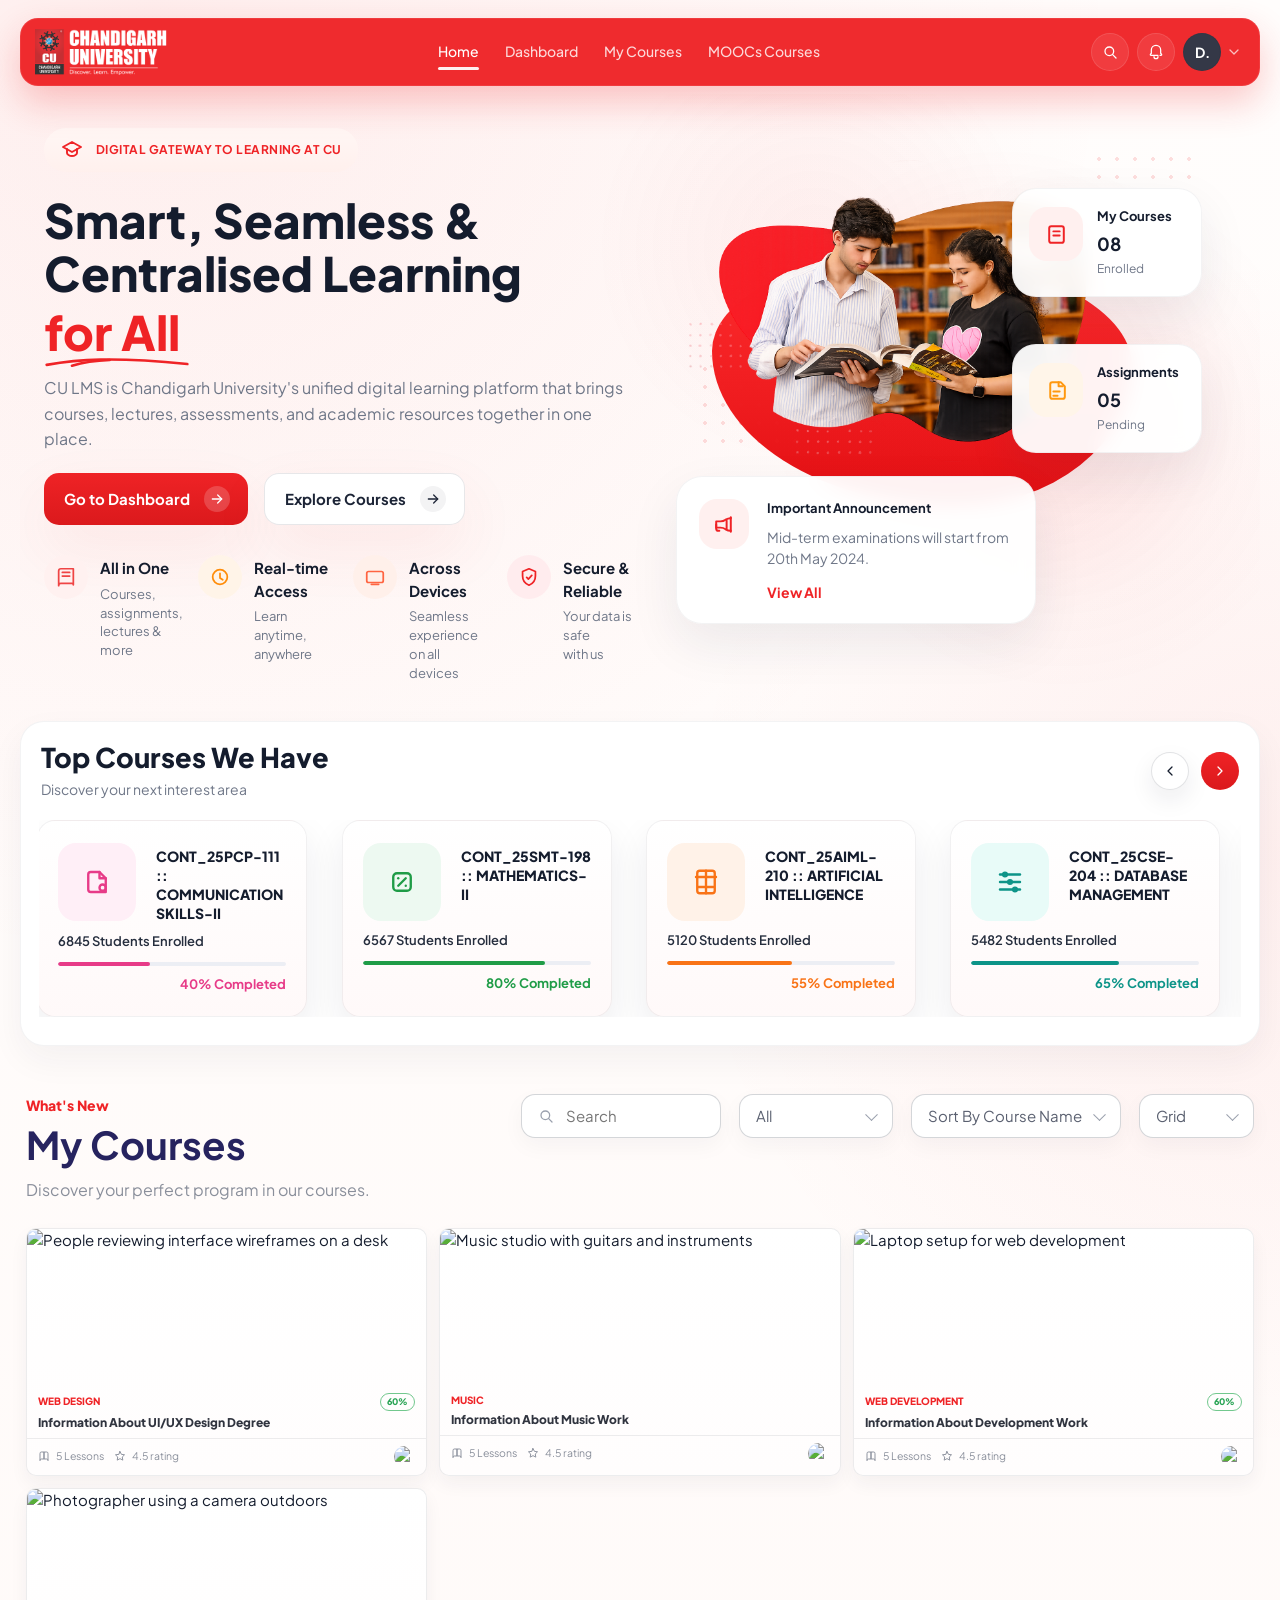
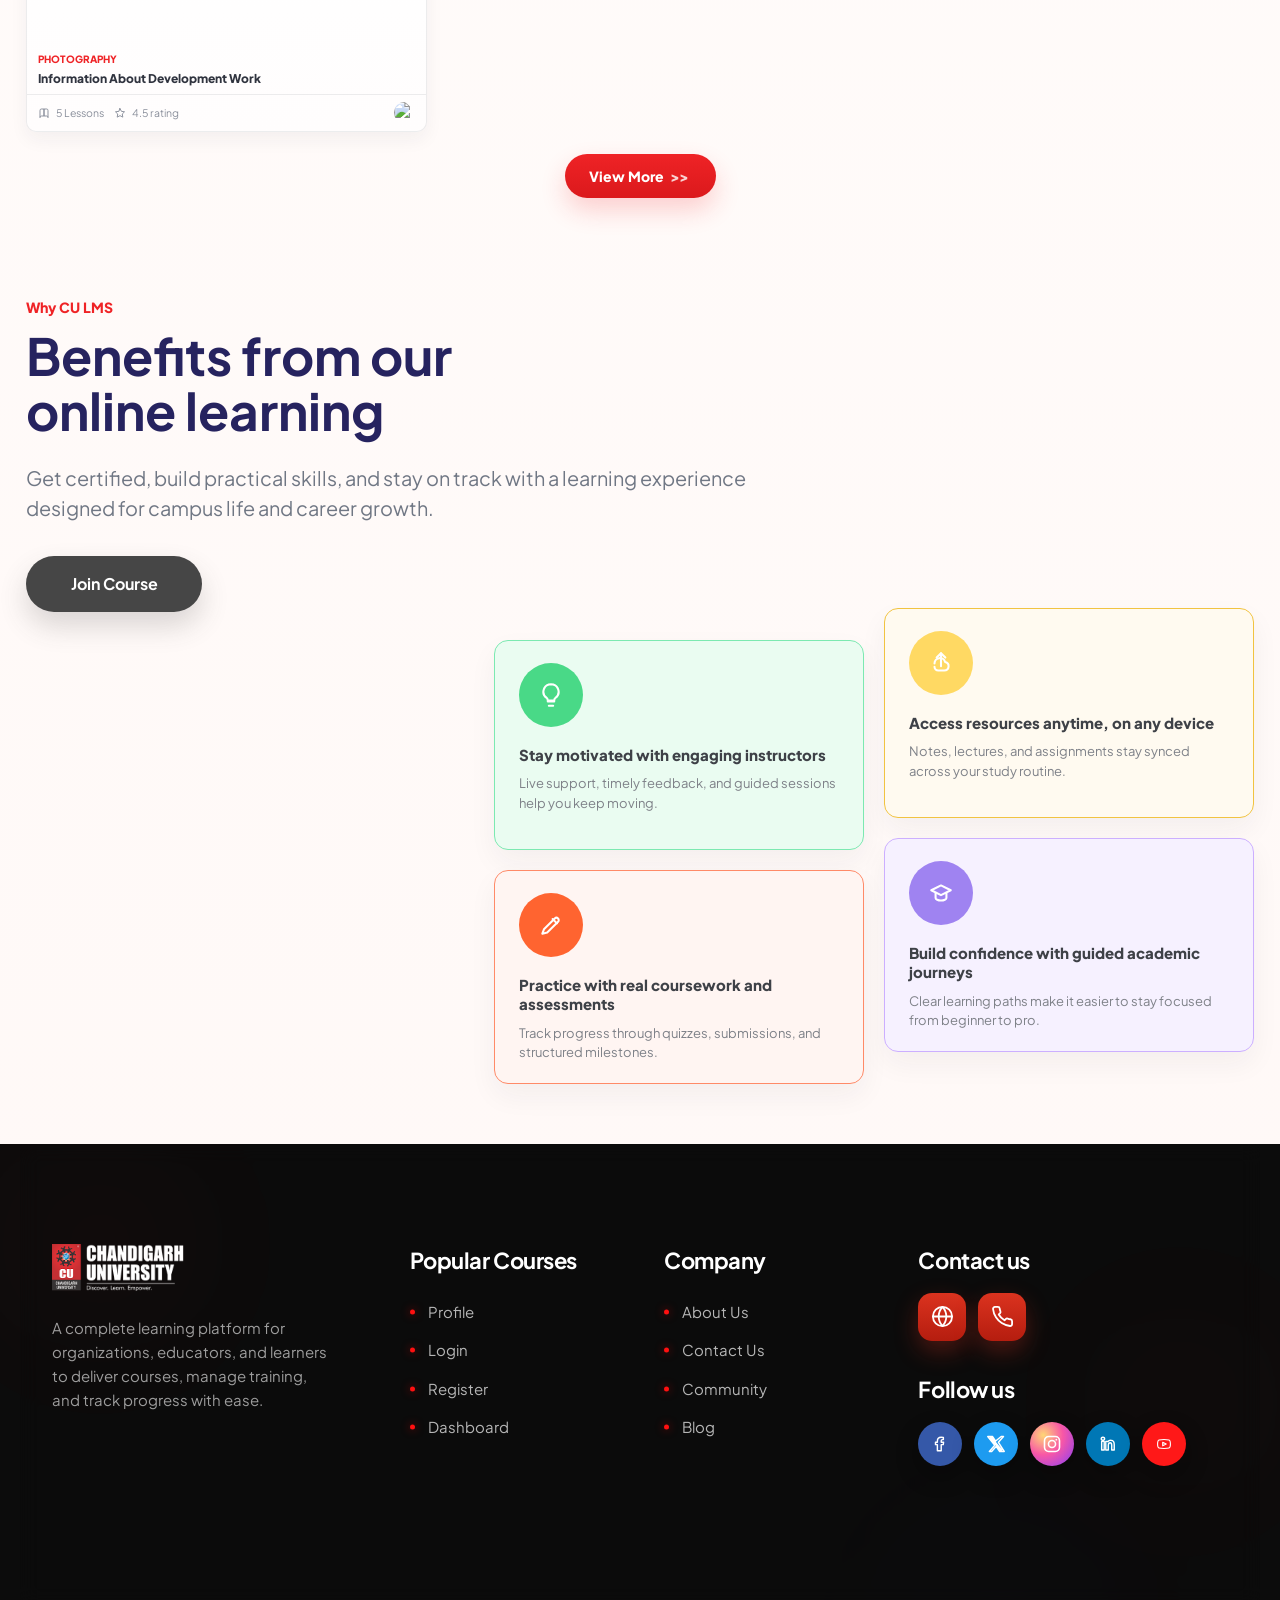
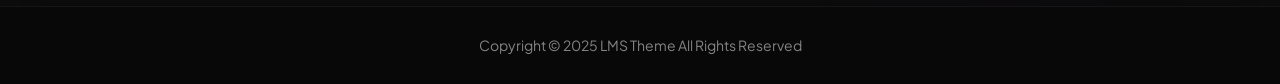
==== commit 8b343aeb: "data" ====
--- a/index.html
+++ b/index.html
@@ -785,8 +785,8 @@
         <div class="footer-column animate-fade-up">
           <img class="brand__logo" src="./images/log1.png" alt="Chandigarh University logo"
             style="height: 48px; margin-bottom: 24px;" />
-          <p class="footer-description">Platform designed to help organizations, educators, and learners manage,
-            deliver, and track learning and training activities.</p>
+          <p class="footer-description">A complete learning platform for organizations, educators, and learners to
+            deliver courses, manage training, and track progress with ease.</p>
         </div>
 
         <div class="footer-column animate-fade-up" style="--delay: 1">
@@ -811,20 +811,18 @@
 
         <div class="footer-column animate-fade-up" style="--delay: 3">
           <h3 class="footer-title" style="margin-bottom: 16px;">Contact us</h3>
-          <div style="display: flex; gap: 12px; margin-bottom: 32px;">
-            <a href="#"
-              style="width: 44px; height: 44px; background: #c62818; color: #fff; border-radius: 10px; display: flex; align-items: center; justify-content: center; transition: all 0.3s ease;">
-              <svg viewBox="0 0 24 24" width="22" height="22" fill="none" stroke="currentColor" stroke-width="2"
-                stroke-linecap="round" stroke-linejoin="round">
+          <div class="footer-contact-links">
+            <a href="#" class="footer-icon-link footer-icon-link--contact" aria-label="Website">
+              <svg viewBox="0 0 24 24" fill="none" stroke="currentColor" stroke-width="2"
+                stroke-linecap="round" stroke-linejoin="round" aria-hidden="true">
                 <circle cx="12" cy="12" r="10" />
                 <line x1="2" y1="12" x2="22" y2="12" />
                 <path d="M12 2a15.3 15.3 0 0 1 4 10 15.3 15.3 0 0 1-4 10 15.3 15.3 0 0 1-4-10 15.3 15.3 0 0 1 4-10z" />
               </svg>
             </a>
-            <a href="#"
-              style="width: 44px; height: 44px; background: #c62818; color: #fff; border-radius: 10px; display: flex; align-items: center; justify-content: center; transition: all 0.3s ease;">
-              <svg viewBox="0 0 24 24" width="20" height="20" fill="none" stroke="currentColor" stroke-width="2"
-                stroke-linecap="round" stroke-linejoin="round">
+            <a href="#" class="footer-icon-link footer-icon-link--contact" aria-label="Phone">
+              <svg viewBox="0 0 24 24" fill="none" stroke="currentColor" stroke-width="2"
+                stroke-linecap="round" stroke-linejoin="round" aria-hidden="true">
                 <path
                   d="M22 16.92v3a2 2 0 0 1-2.18 2 19.79 19.79 0 0 1-8.63-3.07 19.5 19.5 0 0 1-6-6 19.79 19.79 0 0 1-3.07-8.67A2 2 0 0 1 4.11 2h3a2 2 0 0 1 2 1.72 12.84 12.84 0 0 0 .7 2.81 2 2 0 0 1-.45 2.11L8.09 9.91a16 16 0 0 0 6 6l1.27-1.27a2 2 0 0 1 2.11-.45 12.84 12.84 0 0 0 2.81.7A2 2 0 0 1 22 16.92z" />
               </svg>
@@ -832,43 +830,32 @@
           </div>
 
           <h3 class="footer-title" style="margin-bottom: 16px;">Follow us</h3>
-          <div style="display: flex; gap: 10px;">
-            <a href="#"
-              style="width: 40px; height: 40px; background: #3b5998; color: #fff; border-radius: 50%; display: flex; align-items: center; justify-content: center; transition: all 0.3s ease;">
-              <svg viewBox="0 0 24 24" width="18" height="18" fill="currentColor">
-                <path d="M18 2h-3a5 5 0 0 0-5 5v3H7v4h3v8h4v-8h3l1-4h-4V7a1 1 0 0 1 1-1h3z" />
+          <div class="footer-social-links">
+            <a href="#" class="footer-icon-link footer-icon-link--social footer-icon-link--facebook" aria-label="Facebook">
+              <svg viewBox="0 0 24 24" fill="currentColor" aria-hidden="true">
+                <path d="M13.62 21v-8.13h2.73l.41-3.17h-3.14V7.67c0-.92.26-1.54 1.57-1.54H16.5V3.29c-.63-.09-1.73-.19-3-.19-2.97 0-5 1.81-5 5.14V9.7H6v3.17h2.5V21z" />
               </svg>
             </a>
-            <a href="#"
-              style="width: 40px; height: 40px; background: #1da1f2; color: #fff; border-radius: 50%; display: flex; align-items: center; justify-content: center; transition: all 0.3s ease;">
-              <svg viewBox="0 0 24 24" width="18" height="18" fill="currentColor">
-                <path
-                  d="M23 3a10.9 10.9 0 0 1-3.14 1.53 4.48 4.48 0 0 0-7.86 3v1A10.66 10.66 0 0 1 3 4s-4 9 5 13a11.64 11.64 0 0 1-7 2s9 5 20 5a9.5 9.5 0 0 0-9-5.5c4.75 2.25 7-7 7-7" />
+            <a href="#" class="footer-icon-link footer-icon-link--social footer-icon-link--twitter" aria-label="X">
+              <svg viewBox="0 0 24 24" fill="currentColor" aria-hidden="true">
+                <path d="M18.9 2H22l-6.77 7.74L23 22h-6.1l-4.78-6.72L6.24 22H3.13l7.24-8.28L1 2h6.25l4.32 6.08zm-1.07 18h1.69L6.33 3.9H4.52z" />
               </svg>
             </a>
-            <a href="#"
-              style="width: 40px; height: 40px; background: #e1306c; color: #fff; border-radius: 50%; display: flex; align-items: center; justify-content: center; transition: all 0.3s ease;">
-              <svg viewBox="0 0 24 24" width="18" height="18" fill="none" stroke="currentColor" stroke-width="2"
-                stroke-linecap="round" stroke-linejoin="round">
-                <rect x="2" y="2" width="20" height="20" rx="5" ry="5" />
-                <path d="M16 11.37A4 4 0 1 1 12.63 8 4 4 0 0 1 16 11.37z" />
-                <line x1="17.5" y1="6.5" x2="17.51" y2="6.5" />
+            <a href="#" class="footer-icon-link footer-icon-link--social footer-icon-link--instagram" aria-label="Instagram">
+              <svg viewBox="0 0 24 24" fill="none" stroke="currentColor" stroke-width="2" stroke-linecap="round" stroke-linejoin="round" aria-hidden="true">
+                <rect x="3" y="3" width="18" height="18" rx="5" />
+                <circle cx="12" cy="12" r="4.25" />
+                <circle cx="17.25" cy="6.75" r="1.1" fill="currentColor" stroke="none" />
               </svg>
             </a>
-            <a href="#"
-              style="width: 40px; height: 40px; background: #0077b5; color: #fff; border-radius: 50%; display: flex; align-items: center; justify-content: center; transition: all 0.3s ease;">
-              <svg viewBox="0 0 24 24" width="18" height="18" fill="currentColor">
-                <path d="M16 8a6 6 0 0 1 6 6v7h-4v-7a2 2 0 0 0-2-2 2 2 0 0 0-2 2v7h-4v-7a6 6 0 0 1 6-6z" />
-                <rect x="2" y="9" width="4" height="12" />
-                <circle cx="4" cy="4" r="2" />
+            <a href="#" class="footer-icon-link footer-icon-link--social footer-icon-link--linkedin" aria-label="LinkedIn">
+              <svg viewBox="0 0 24 24" fill="currentColor" aria-hidden="true">
+                <path d="M6.94 8.5H3.56V20h3.38zM5.25 3A2.01 2.01 0 0 0 3 5.01a2 2 0 0 0 2.22 2A2.03 2.03 0 0 0 7.5 5 2.01 2.01 0 0 0 5.25 3m3.81 5.5V20h3.37v-6.4c0-1.69.32-3.32 2.42-3.32 2.07 0 2.1 1.94 2.1 3.43V20h3.38v-6.99c0-3.43-.74-6.06-4.75-6.06a4.14 4.14 0 0 0-3.72 2.04h-.05V8.5z" />
               </svg>
             </a>
-            <a href="#"
-              style="width: 40px; height: 40px; background: #ff0000; color: #fff; border-radius: 50%; display: flex; align-items: center; justify-content: center; transition: all 0.3s ease;">
-              <svg viewBox="0 0 24 24" width="18" height="18" fill="currentColor">
-                <path
-                  d="M22.54 6.42a2.78 2.78 0 0 0-1.94-2C18.88 4 12 4 12 4s-6.88 0-8.6.46a2.78 2.78 0 0 0-1.94 2A29 29 0 0 0 1 11.75a29 29 0 0 0 .46 5.33A2.78 2.78 0 0 0 3.4 19c1.72.46 8.6.46 8.6.46s6.88 0 8.6-.46a2.78 2.78 0 0 0 1.94-2 29 29 0 0 0 .46-5.25 29 29 0 0 0-.46-5.33z" />
-                <polygon points="9.75 15.02 15.5 11.75 9.75 8.48 9.75 15.02" />
+            <a href="#" class="footer-icon-link footer-icon-link--social footer-icon-link--youtube" aria-label="YouTube">
+              <svg viewBox="0 0 24 24" fill="currentColor" aria-hidden="true">
+                <path d="M23 12.01c0-2.33-.27-3.87-.68-5.02a3.26 3.26 0 0 0-1.93-1.94C19.24 4.64 17.7 4.37 12 4.37s-7.24.27-8.39.68a3.26 3.26 0 0 0-1.93 1.94C1.27 8.14 1 9.68 1 12.01s.27 3.87.68 5.02a3.26 3.26 0 0 0 1.93 1.94c1.15.41 2.69.68 8.39.68s7.24-.27 8.39-.68a3.26 3.26 0 0 0 1.93-1.94c.41-1.15.68-2.69.68-5.02M9.75 8.93l6.02 3.08-6.02 3.07z" />
               </svg>
             </a>
           </div>
@@ -888,4 +875,4 @@
   <script src="./js/index.js"></script>
 </body>
 
-</html>+</html>
--- a/css/index.css
+++ b/css/index.css
@@ -3379,6 +3379,105 @@
   color: #ffffff;
 }
 
+.footer-brand-logo {
+  height: 48px;
+  margin-bottom: 24px;
+}
+
+.footer-contact-links,
+.footer-social-links {
+  display: flex;
+  flex-wrap: wrap;
+  align-items: center;
+}
+
+.footer-contact-links {
+  gap: 12px;
+  margin-bottom: 32px;
+}
+
+.footer-social-links {
+  gap: 12px;
+}
+
+.footer-icon-link {
+  display: inline-flex;
+  align-items: center;
+  justify-content: center;
+  color: #ffffff;
+  text-decoration: none;
+  transition:
+    transform 180ms ease,
+    box-shadow 180ms ease,
+    filter 180ms ease;
+}
+
+.footer-icon-link:hover {
+  transform: translateY(-2px);
+  filter: brightness(1.06);
+}
+
+.footer-icon-link svg {
+  width: 20px;
+  height: 20px;
+  display: block;
+}
+
+.footer-icon-link--contact {
+  width: 48px;
+  height: 48px;
+  border-radius: 14px;
+  background: linear-gradient(180deg, #db331f 0%, #b51d0f 100%);
+  box-shadow: 0 10px 24px rgba(219, 51, 31, 0.32);
+}
+
+.footer-icon-link--contact svg {
+  width: 23px;
+  height: 23px;
+}
+
+.footer-icon-link--social {
+  width: 44px;
+  height: 44px;
+  border-radius: 999px;
+  box-shadow: 0 10px 24px rgba(0, 0, 0, 0.22);
+}
+
+.footer-icon-link--social svg {
+  width: 18px;
+  height: 18px;
+}
+
+.footer-icon-link--instagram svg {
+  width: 20px;
+  height: 20px;
+}
+
+.footer-icon-link--youtube svg {
+  width: 20px;
+  height: 14px;
+}
+
+.footer-icon-link--facebook {
+  background: #3558a8;
+}
+
+.footer-icon-link--twitter {
+  background: #1d9bf0;
+}
+
+.footer-icon-link--instagram {
+  background: radial-gradient(circle at 30% 30%, #ffd776 0%, #f857a6 45%, #8a3ffc 100%);
+}
+
+.footer-icon-link--linkedin {
+  background: #0077b5;
+}
+
+.footer-icon-link--youtube {
+  background: #ff1818;
+}
+
 .newsletter-form {
   margin-top: 24px;
 }
@@ -3781,6 +3880,37 @@
   flex-shrink: 0;
 }
 
+.s-icon svg {
+  width: 22px;
+  height: 22px;
+  stroke: currentColor;
+  stroke-width: 2;
+}
+
+.s-icon--green {
+  color: #5fb96c;
+  background: #edf9ef;
+  box-shadow: inset 0 0 0 1.5px rgba(95, 185, 108, 0.18);
+}
+
+.s-icon--pink {
+  color: #e95b8f;
+  background: #ffeaf2;
+  box-shadow: inset 0 0 0 1.5px rgba(233, 91, 143, 0.18);
+}
+
+.s-icon--yellow {
+  color: #f4b71f;
+  background: #fff5d9;
+  box-shadow: inset 0 0 0 1.5px rgba(244, 183, 31, 0.18);
+}
+
+.s-icon--blue {
+  color: #4a9df5;
+  background: #edf5ff;
+  box-shadow: inset 0 0 0 1.5px rgba(74, 157, 245, 0.18);
+}
+
 .s-info strong {
   display: block;
   font-size: 1.15rem;
@@ -3826,8 +3956,8 @@
 }
 
 .q-header .s-icon {
-  width: 40px;
-  height: 40px;
+  width: 46px;
+  height: 46px;
 }
 
 .q-body strong {
@@ -5573,3 +5703,496 @@
     text-align: left;
   }
 }
+
+@media (max-width: 560px) {
+  .home-page .page-shell {
+    padding: 0 0 28px;
+  }
+
+  .home-page .site-header {
+    display: block;
+    position: sticky;
+    top: 10px;
+    margin-top: 10px;
+    padding: 10px 12px;
+    border-radius: 20px;
+    box-shadow: 0 14px 34px rgba(239, 35, 38, 0.2);
+  }
+
+  .home-page .shell {
+    width: min(calc(100% - 28px), 430px);
+  }
+
+  .home-page .navbar__links {
+    display: none;
+    position: absolute;
+    top: calc(100% + 12px);
+    left: 0;
+    right: 0;
+    z-index: 30;
+    flex-direction: column;
+    align-items: stretch;
+    gap: 10px;
+    padding: 14px;
+    border-radius: 20px;
+    background: rgba(255, 57, 60, 0.98);
+    box-shadow: 0 18px 40px rgba(239, 35, 38, 0.24);
+  }
+
+  .home-page .menu-btn {
+    display: inline-flex;
+    width: 44px;
+    height: 44px;
+    border-radius: 14px;
+    background: rgba(255, 255, 255, 0.14);
+    border: 1px solid rgba(255, 255, 255, 0.22);
+  }
+
+  .home-page .navbar {
+    position: relative;
+    gap: 10px;
+  }
+
+  .home-page .brand__logo {
+    width: 92px;
+  }
+
+  .home-page .navbar__actions {
+    margin-left: auto;
+    gap: 6px;
+  }
+
+  .home-page .navbar__actions .circle-btn {
+    display: inline-flex;
+    width: 38px;
+    height: 38px;
+  }
+
+  .home-page .navbar__actions .circle-btn svg,
+  .home-page .menu-btn svg {
+    width: 15px;
+    height: 15px;
+  }
+
+  .home-page .profile-dropdown {
+    display: none;
+  }
+
+  .home-page .site-header.is-open .navbar__links {
+    display: flex;
+  }
+
+  .home-page .nav-link {
+    padding: 14px 16px;
+    border-radius: 16px;
+    background: rgba(255, 255, 255, 0.12);
+    color: #ffffff;
+    font-size: 16px;
+    font-weight: 600;
+  }
+
+  .home-page .nav-link.active,
+  .home-page .nav-link:hover {
+    background: rgba(255, 255, 255, 0.2);
+  }
+
+  .home-page .nav-link.active::after {
+    display: none;
+  }
+
+  .home-page .hero {
+    display: flex;
+    flex-direction: column;
+    gap: 0;
+    min-height: auto;
+    margin-top: 12px;
+    padding: 18px 0 0;
+    border-radius: 0;
+    overflow: visible;
+  }
+
+  .home-page .hero::before {
+    inset: 0;
+    border-radius: 0;
+    background:
+      radial-gradient(circle at 20% 8%, rgba(239, 35, 38, 0.08), transparent 22%),
+      radial-gradient(circle at 82% 48%, rgba(239, 35, 38, 0.08), transparent 24%),
+      linear-gradient(180deg, rgba(255, 255, 255, 0.92) 0%, rgba(255, 248, 246, 0.96) 100%);
+  }
+
+  .home-page .hero__content {
+    display: contents;
+    padding: 0;
+  }
+
+  .home-page .hero__eyebrow,
+  .home-page .hero__title,
+  .home-page .hero__description,
+  .home-page .hero__actions,
+  .home-page .hero__visual {
+    position: relative;
+    z-index: 1;
+  }
+
+  .home-page .hero__eyebrow {
+    order: 1;
+    align-self: flex-start;
+    gap: 10px;
+    padding: 12px 18px;
+    border-radius: 999px;
+    box-shadow: 0 14px 34px rgba(239, 35, 38, 0.08);
+    font-size: 11px;
+    letter-spacing: 0.02em;
+  }
+
+  .home-page .hero__eyebrow-icon {
+    width: 22px;
+    height: 22px;
+  }
+
+  .home-page .hero__title {
+    order: 2;
+    max-width: none;
+    margin: 24px 0 0;
+    font-size: clamp(2rem, 7.2vw, 2.65rem);
+    line-height: 1.08;
+    letter-spacing: -0.02em;
+  }
+
+  .home-page .hero__title span {
+    margin-top: 8px;
+    font-size: 0.9em;
+  }
+
+  .home-page .hero__title span::after {
+    right: -4px;
+    bottom: -10px;
+    height: 8px;
+  }
+
+  .home-page .hero__visual {
+    order: 3;
+    min-height: 0;
+    margin-top: 34px;
+    padding: 0 8px;
+  }
+
+  .home-page .hero__shape--main {
+    left: 14px;
+    right: auto;
+    top: 112px;
+    width: 168px;
+    height: 190px;
+    border-radius: 48% 52% 40% 60% / 44% 35% 65% 56%;
+  }
+
+  .home-page .hero__shape--soft {
+    top: 10px;
+    right: 0;
+    width: min(92vw, 360px);
+    height: 470px;
+    border-radius: 37% 63% 49% 51% / 41% 39% 61% 59%;
+    background:
+      radial-gradient(circle at 30% 30%, rgba(255, 255, 255, 0.92), rgba(255, 255, 255, 0.74) 55%, rgba(239, 35, 38, 0.12) 100%);
+    box-shadow: inset 0 0 0 1px rgba(239, 35, 38, 0.08);
+  }
+
+  .home-page .hero__dots--left {
+    left: -2px;
+    top: 258px;
+    width: 86px;
+    height: 86px;
+    opacity: 0.32;
+  }
+
+  .home-page .hero__dots--right {
+    right: 6px;
+    top: 34px;
+    width: 116px;
+    height: 116px;
+    opacity: 0.4;
+  }
+
+  .home-page .hero__image {
+    position: relative;
+    top: 0;
+    right: 0;
+    width: min(100%, 430px);
+    margin: 0 auto;
+  }
+
+  .home-page .floating-card,
+  .home-page .announcement-card,
+  .home-page .feature-list {
+    display: none;
+  }
+
+  .home-page .hero__description {
+    order: 4;
+    max-width: none;
+    margin-top: 22px;
+    color: #646d80;
+    font-size: 14px;
+    line-height: 1.55;
+  }
+
+  .home-page .hero__actions {
+    order: 5;
+    display: grid;
+    grid-template-columns: repeat(2, minmax(0, 1fr));
+    gap: 10px;
+    margin-top: 22px;
+    width: 100%;
+  }
+
+  .home-page .primary-btn,
+  .home-page .secondary-btn {
+    width: 100%;
+    min-width: 0;
+    min-height: 56px;
+    justify-content: space-between;
+    padding: 0 8px 0 12px;
+    border-radius: 16px;
+    font-size: 11px;
+    font-weight: 700;
+    gap: 6px;
+    box-shadow: 0 10px 24px rgba(20, 28, 45, 0.08);
+  }
+
+  .home-page .primary-btn span:first-child,
+  .home-page .secondary-btn span:first-child {
+    flex: 1;
+    min-width: 0;
+    white-space: nowrap;
+    overflow: visible;
+    text-overflow: clip;
+    letter-spacing: -0.01em;
+  }
+
+  .home-page .primary-btn {
+    background: linear-gradient(180deg, #ff272b 0%, #ea1519 100%);
+  }
+
+  .home-page .btn-icon,
+  .home-page .btn-icon--light {
+    width: 26px;
+    height: 26px;
+    flex-shrink: 0;
+  }
+
+  .home-page .btn-icon {
+    background: rgba(255, 255, 255, 0.18);
+  }
+
+  .home-page .btn-icon--light {
+    background: #f3f5f9;
+  }
+
+  .home-page .btn-icon svg {
+    width: 13px;
+    height: 13px;
+  }
+
+  .home-page .courses-section {
+    margin-top: 24px;
+    padding: 22px 16px 18px;
+    border-radius: 28px;
+  }
+}
+
+@media (max-width: 430px) {
+  .home-page .hero__title {
+    font-size: clamp(1.85rem, 8vw, 2.3rem);
+  }
+
+  .home-page .hero__description {
+    font-size: 13px;
+    line-height: 1.5;
+  }
+
+  .home-page .hero__actions {
+    grid-template-columns: repeat(2, minmax(0, 1fr));
+  }
+
+  .home-page .primary-btn,
+  .home-page .secondary-btn {
+    min-height: 54px;
+    font-size: 10px;
+    padding: 0 7px 0 10px;
+    gap: 6px;
+  }
+
+  .home-page .btn-icon,
+  .home-page .btn-icon--light {
+    width: 24px;
+    height: 24px;
+  }
+
+  .home-page .btn-icon svg {
+    width: 12px;
+    height: 12px;
+  }
+}
+
+@media (max-width: 560px) {
+  .home-page .courses-section {
+    margin-top: 20px;
+    padding: 18px 0 0;
+  }
+
+  .home-page .section-header {
+    align-items: center;
+    margin-bottom: 16px;
+    padding: 0 8px;
+  }
+
+  .home-page .section-header__actions {
+    gap: 10px;
+  }
+
+  .home-page .course-grid {
+    padding: 2px 0 10px;
+  }
+
+  .home-page .course-grid .owl-stage {
+    display: flex;
+    align-items: stretch;
+  }
+
+  .home-page .course-grid .owl-item {
+    display: flex;
+  }
+
+  .home-page .course-card {
+    flex: 1 1 auto;
+    width: 100%;
+    min-height: 220px;
+    grid-template-columns: minmax(0, 1fr);
+    grid-template-areas:
+      "icon"
+      "title"
+      "enrolled"
+      "progress";
+    row-gap: 10px;
+    column-gap: 0;
+    padding: 14px 12px 12px;
+    border-radius: 18px;
+  }
+
+  .home-page .course-card__icon {
+    width: 58px;
+    height: 58px;
+    border-radius: 16px;
+    margin-bottom: 2px;
+  }
+
+  .home-page .course-card__icon svg {
+    width: 24px;
+    height: 24px;
+  }
+
+  .home-page .course-card h3 {
+    min-height: 72px;
+    padding-top: 0;
+    font-size: 11px;
+    line-height: 1.32;
+    text-align: left;
+    word-break: break-word;
+  }
+
+  .home-page .course-card p,
+  .home-page .progress strong {
+    font-size: 11px;
+    text-align: left;
+  }
+
+  .home-page .progress {
+    gap: 7px;
+  }
+}
+
+@media (max-width: 560px) {
+  .site-header {
+    top: 10px;
+    padding: 10px 12px;
+    border-radius: 20px;
+    box-shadow: 0 14px 34px rgba(239, 35, 38, 0.2);
+  }
+
+  .navbar {
+    position: relative;
+    gap: 10px;
+    flex-wrap: nowrap;
+  }
+
+  .brand__logo {
+    width: 92px;
+  }
+
+  .navbar__actions {
+    margin-left: auto;
+    gap: 6px;
+  }
+
+  .navbar__actions .circle-btn {
+    display: inline-flex;
+    width: 38px;
+    height: 38px;
+  }
+
+  .profile-dropdown,
+  .chevron-btn {
+    display: none;
+  }
+
+  .menu-btn {
+    display: inline-flex;
+    width: 44px;
+    height: 44px;
+    border-radius: 14px;
+    background: rgba(255, 255, 255, 0.14);
+    border: 1px solid rgba(255, 255, 255, 0.22);
+  }
+
+  .navbar__links {
+    display: none;
+    position: absolute;
+    top: calc(100% + 12px);
+    left: 0;
+    right: 0;
+    z-index: 30;
+    order: initial;
+    width: auto;
+    flex-direction: column;
+    align-items: stretch;
+    justify-content: flex-start;
+    gap: 10px;
+    padding: 14px;
+    overflow: visible;
+    border-radius: 20px;
+    background: rgba(255, 57, 60, 0.98);
+    box-shadow: 0 18px 40px rgba(239, 35, 38, 0.24);
+  }
+
+  .site-header.is-open .navbar__links {
+    display: flex;
+  }
+
+  .nav-link {
+    padding: 14px 16px;
+    border-radius: 16px;
+    background: rgba(255, 255, 255, 0.12);
+    color: #ffffff;
+    font-size: 16px;
+    font-weight: 600;
+  }
+
+  .nav-link.active,
+  .nav-link:hover {
+    background: rgba(255, 255, 255, 0.2);
+  }
+
+  .nav-link.active::after {
+    display: none;
+  }
+}
